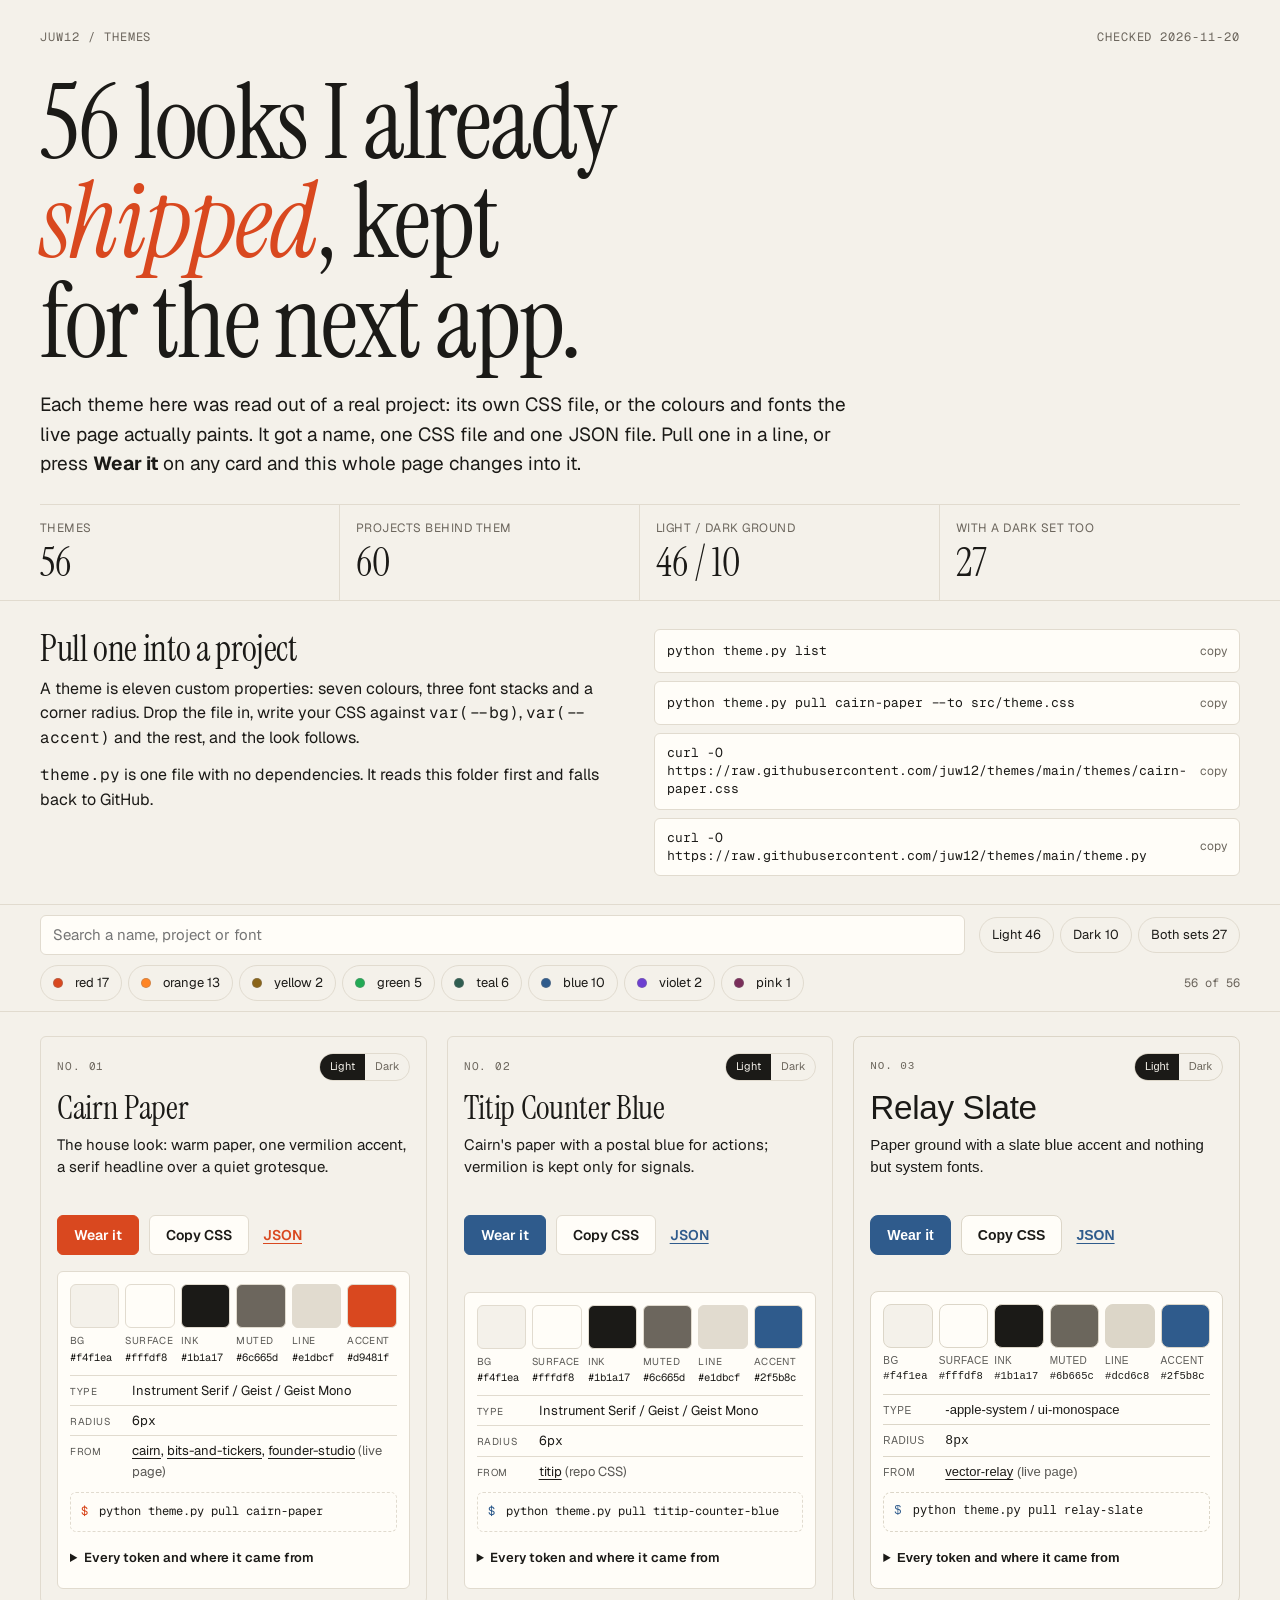
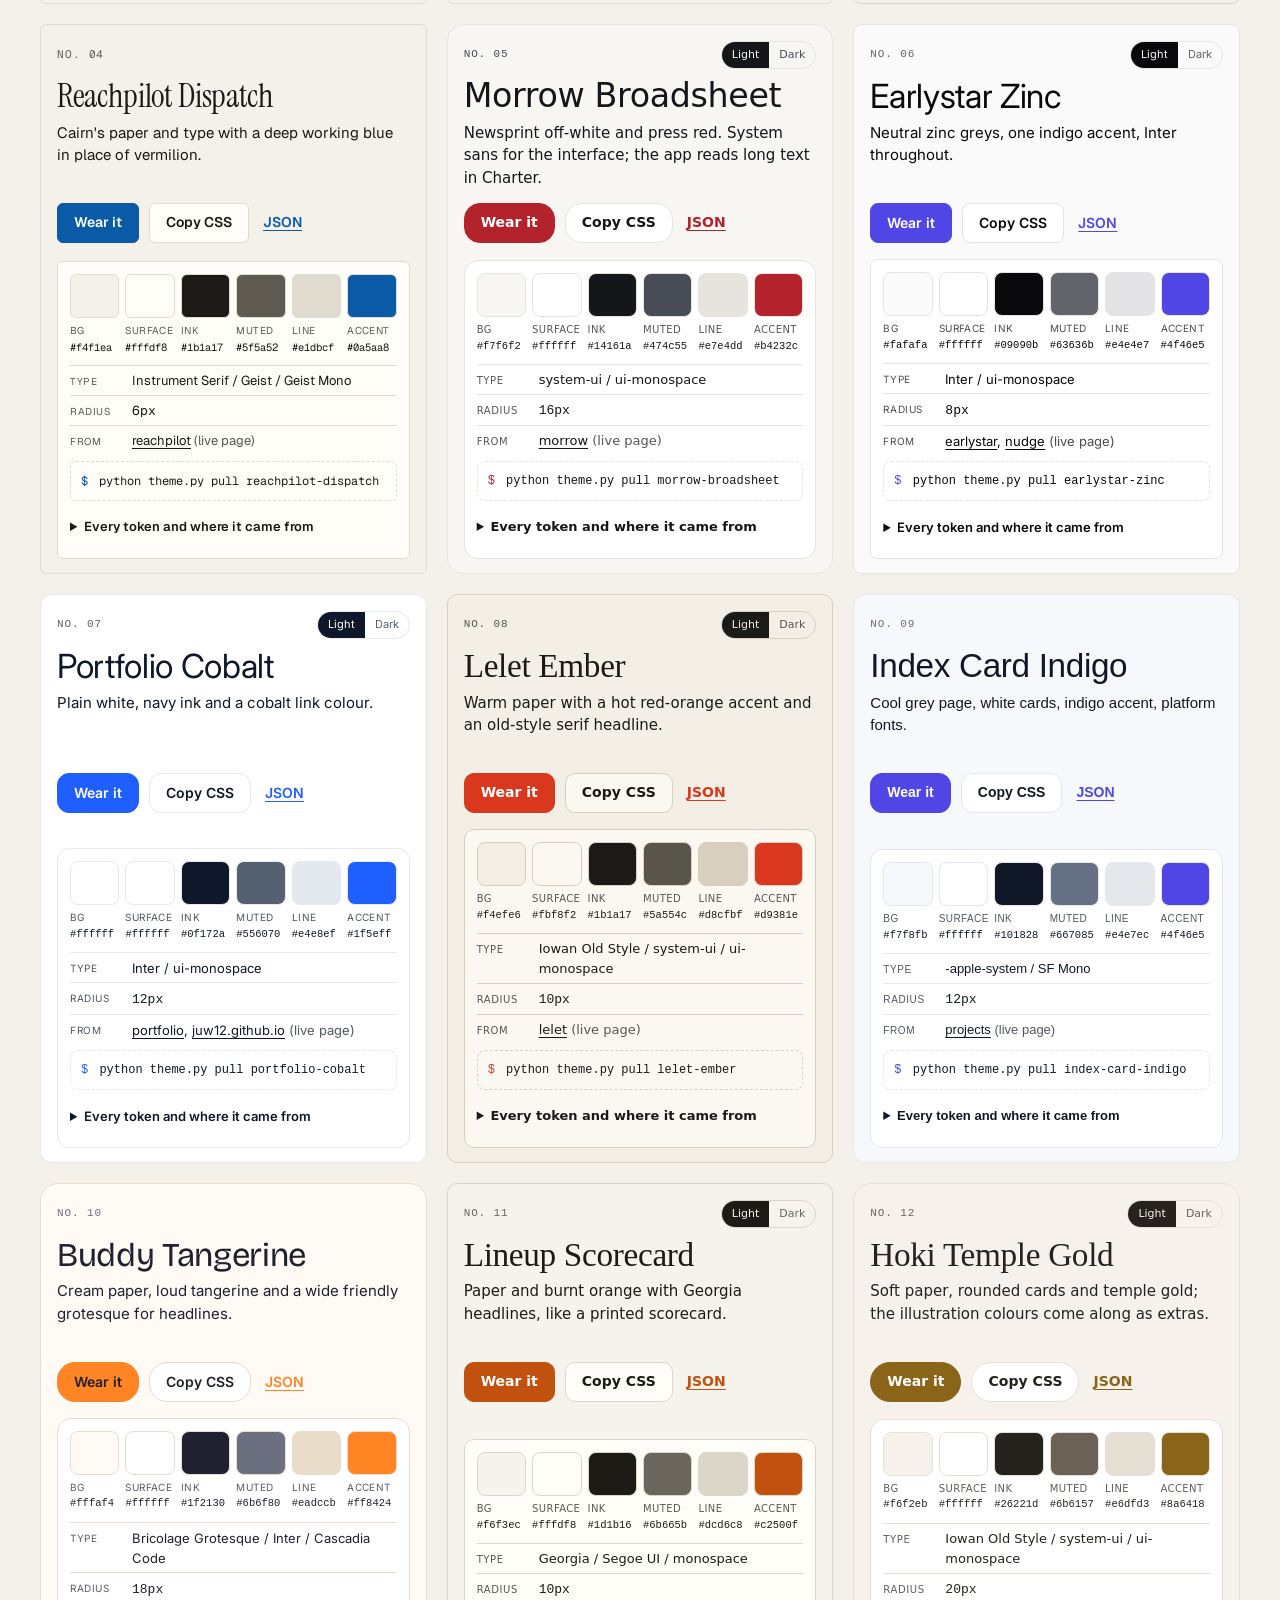
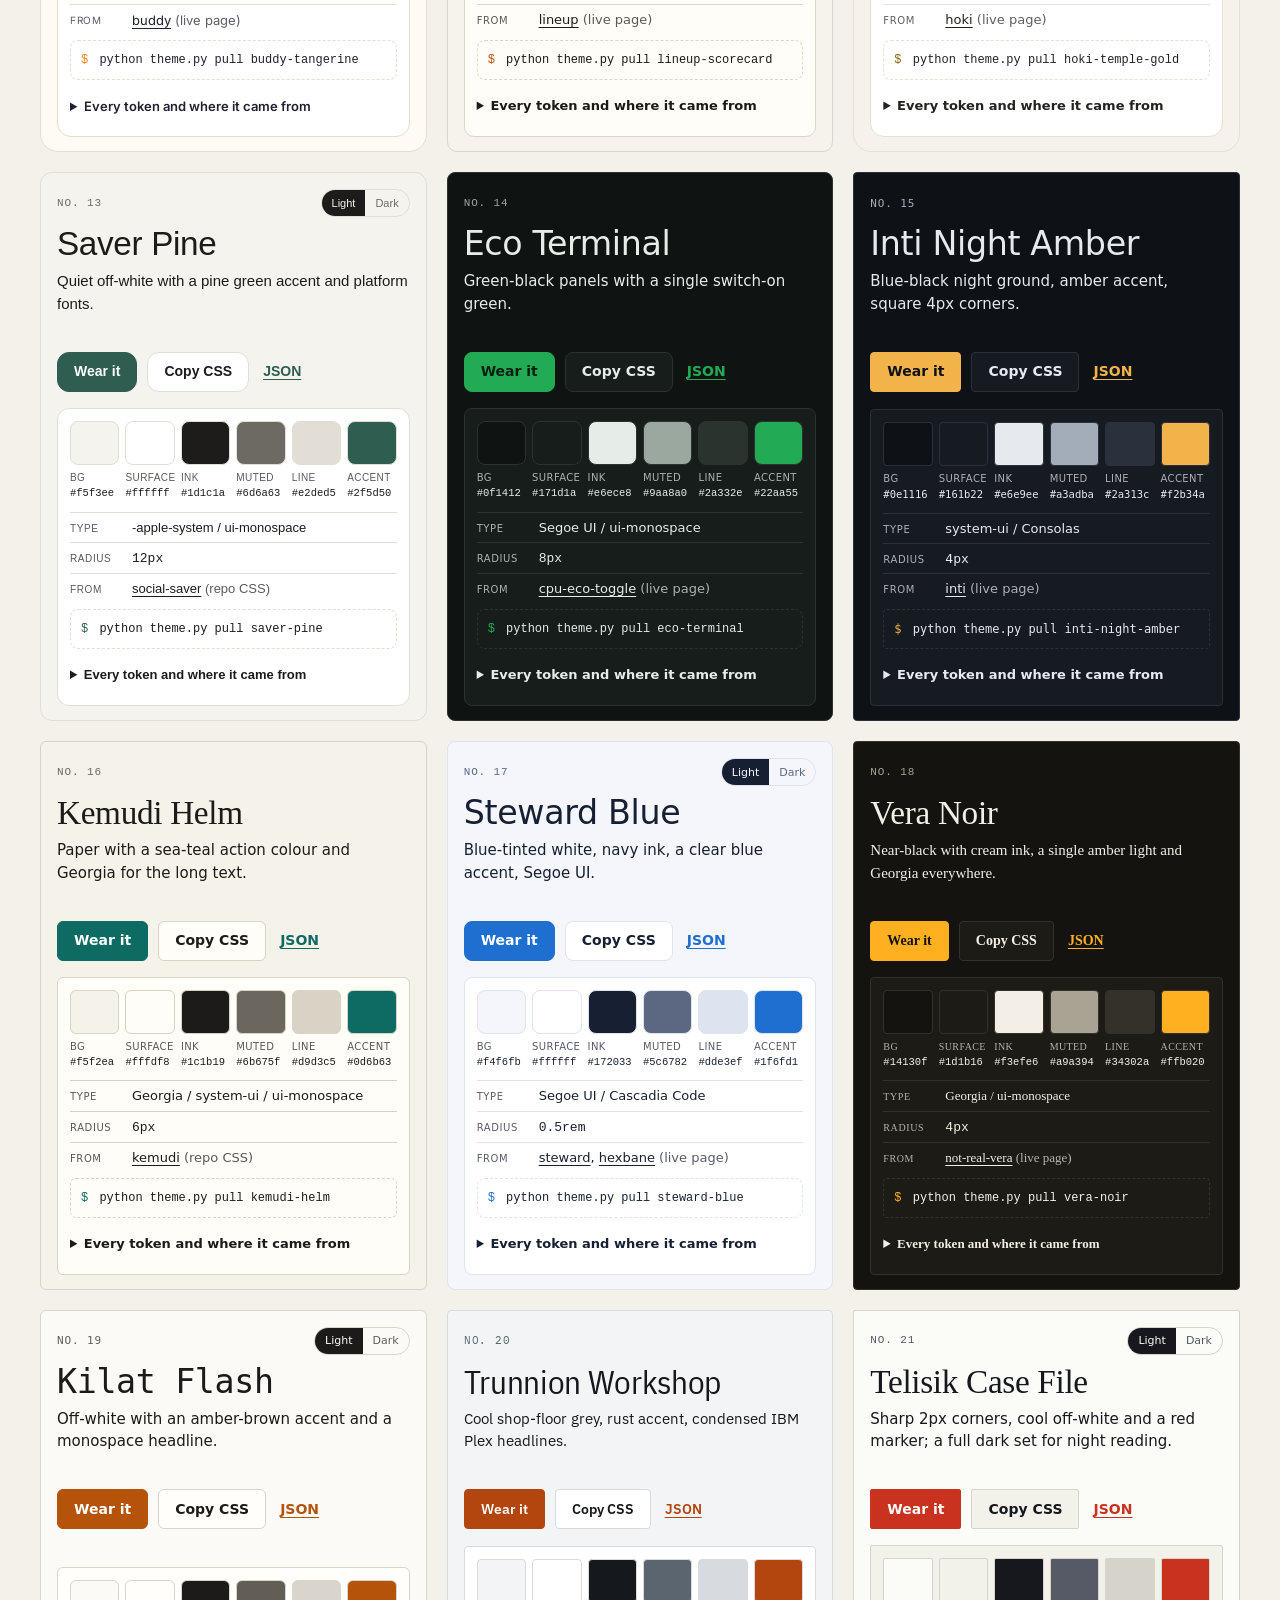
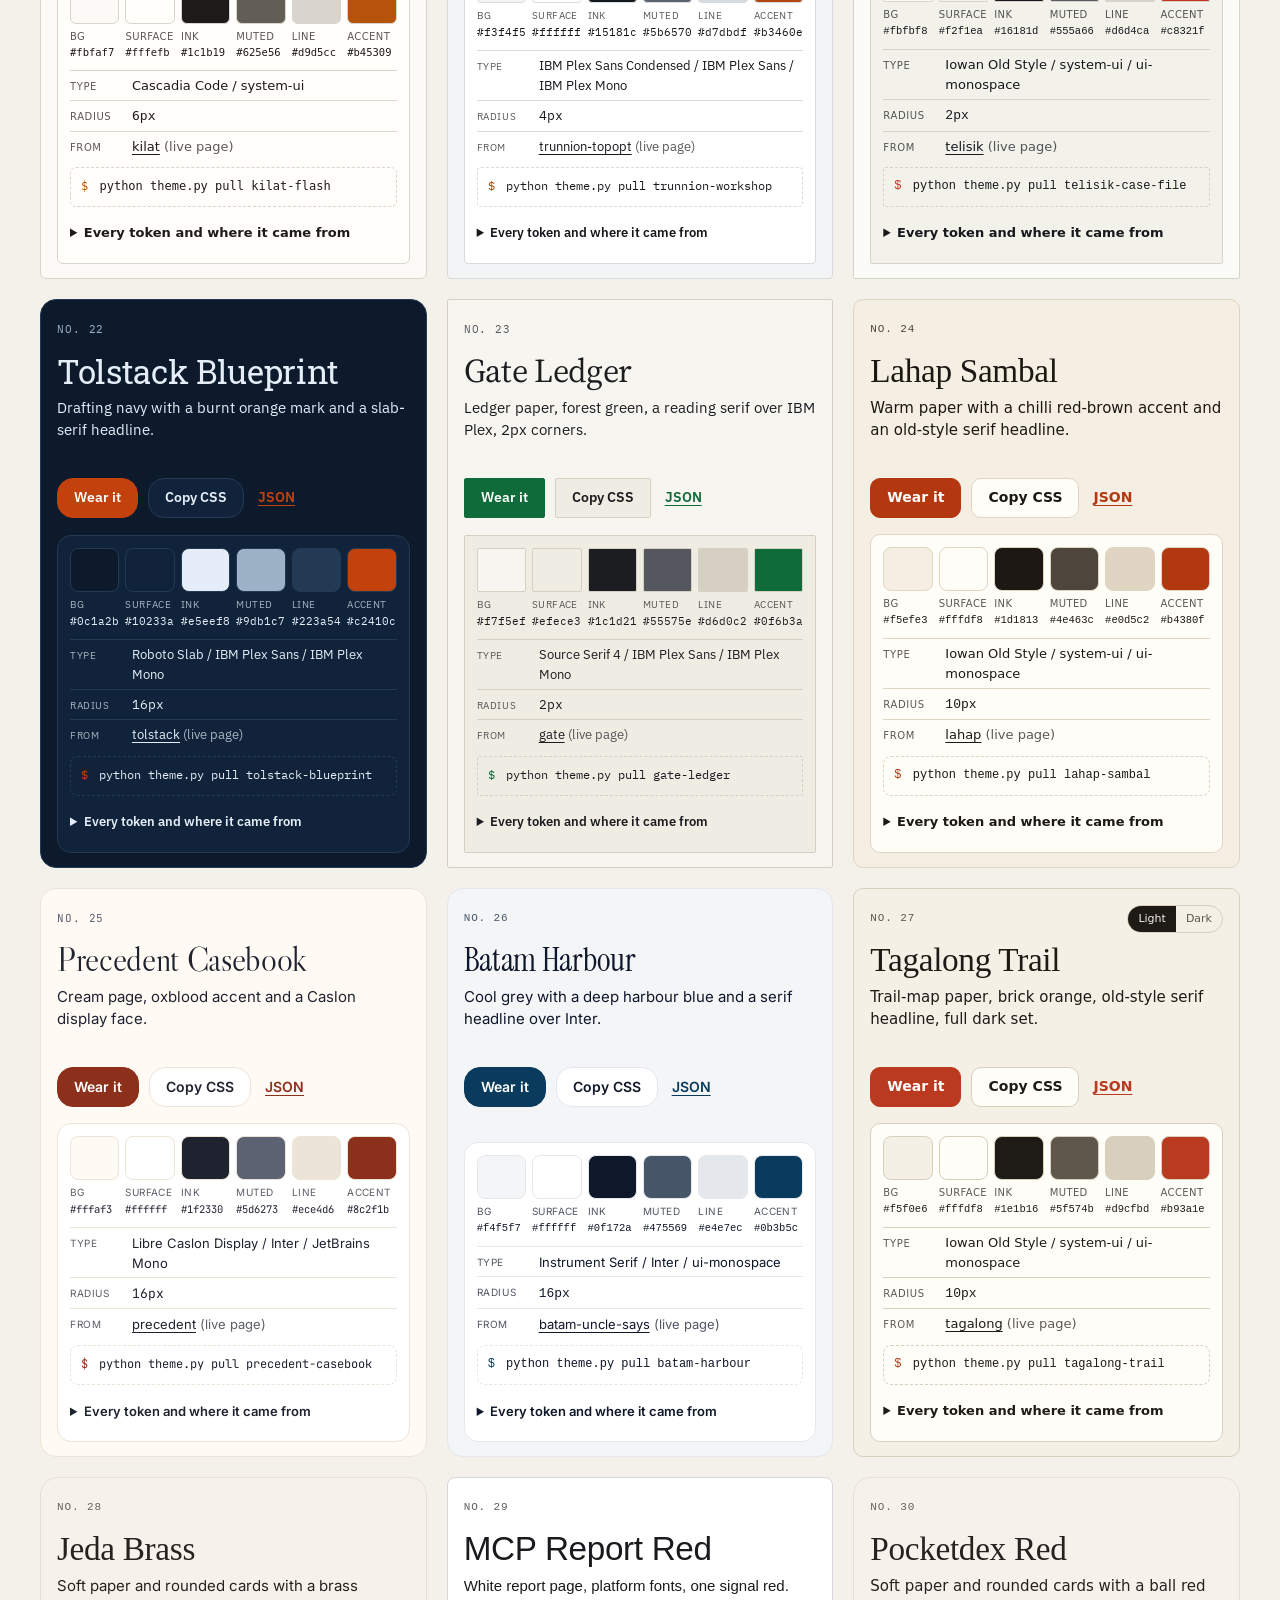
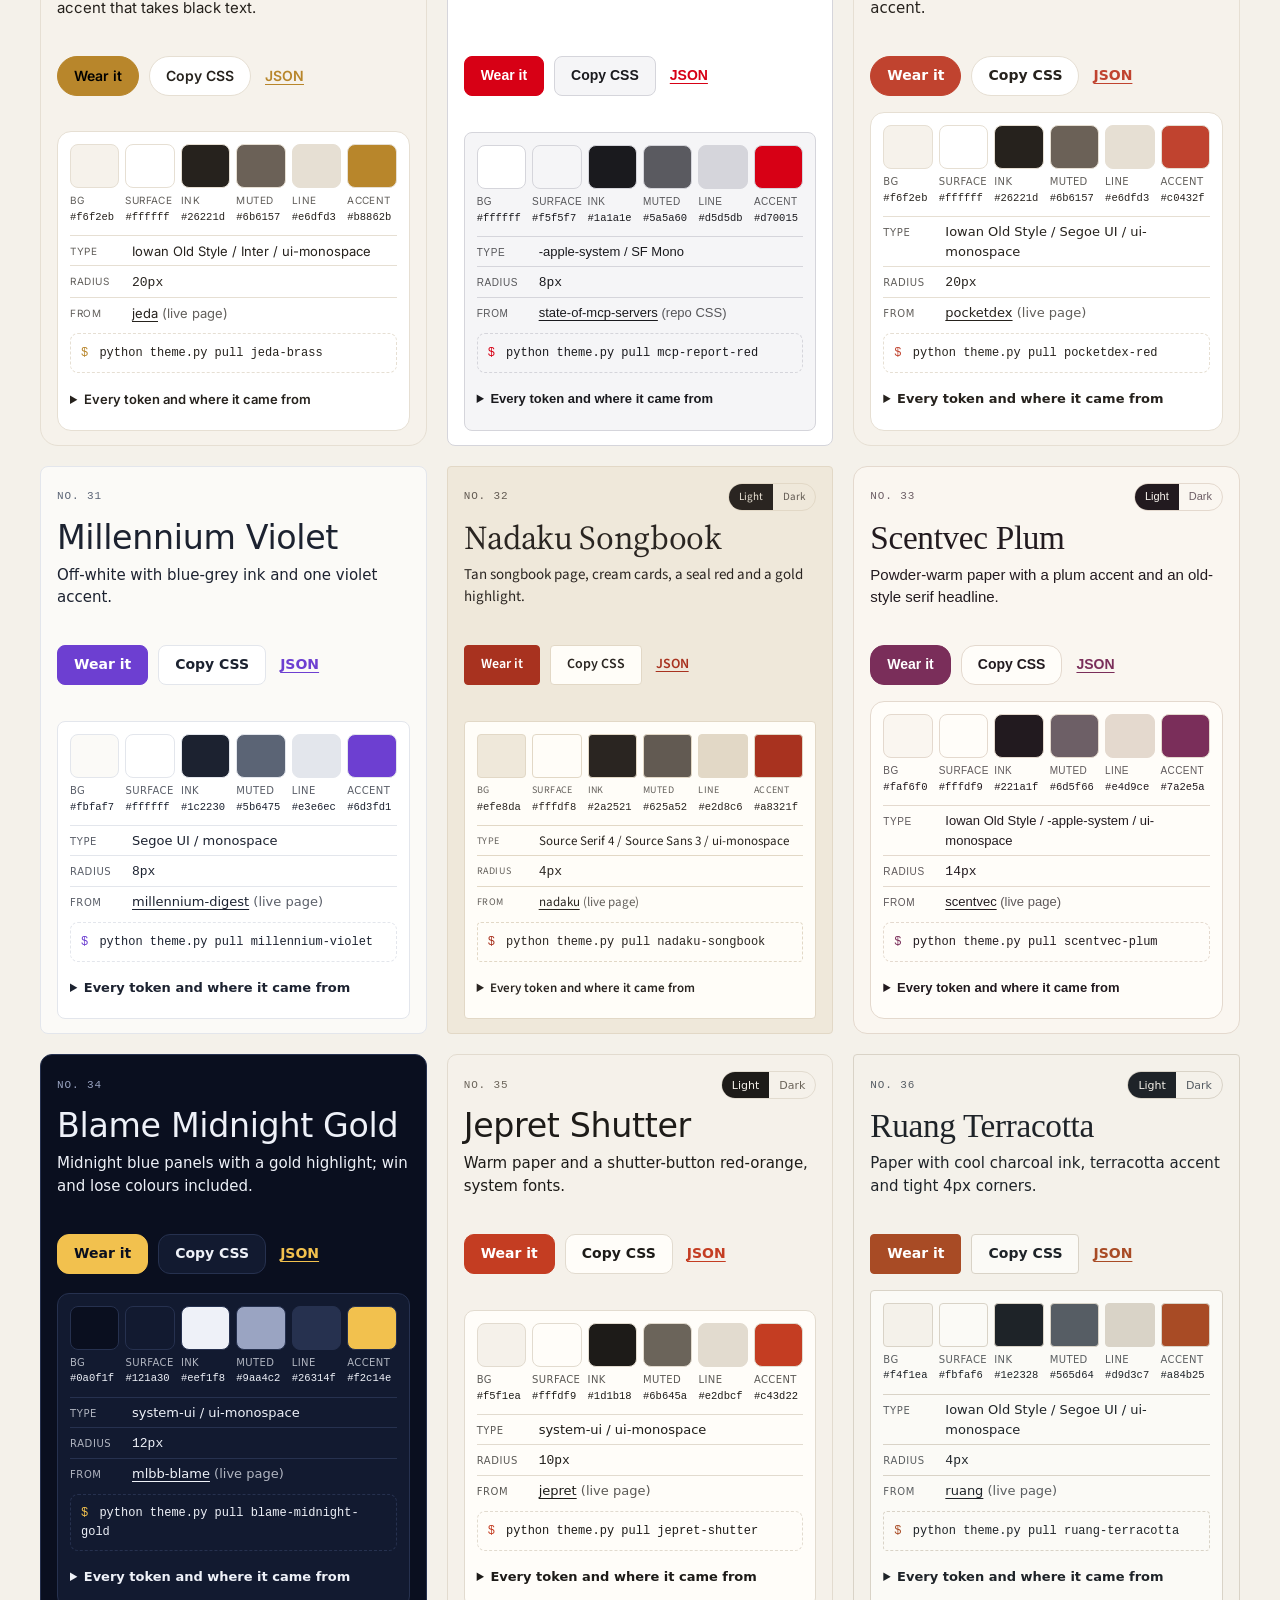
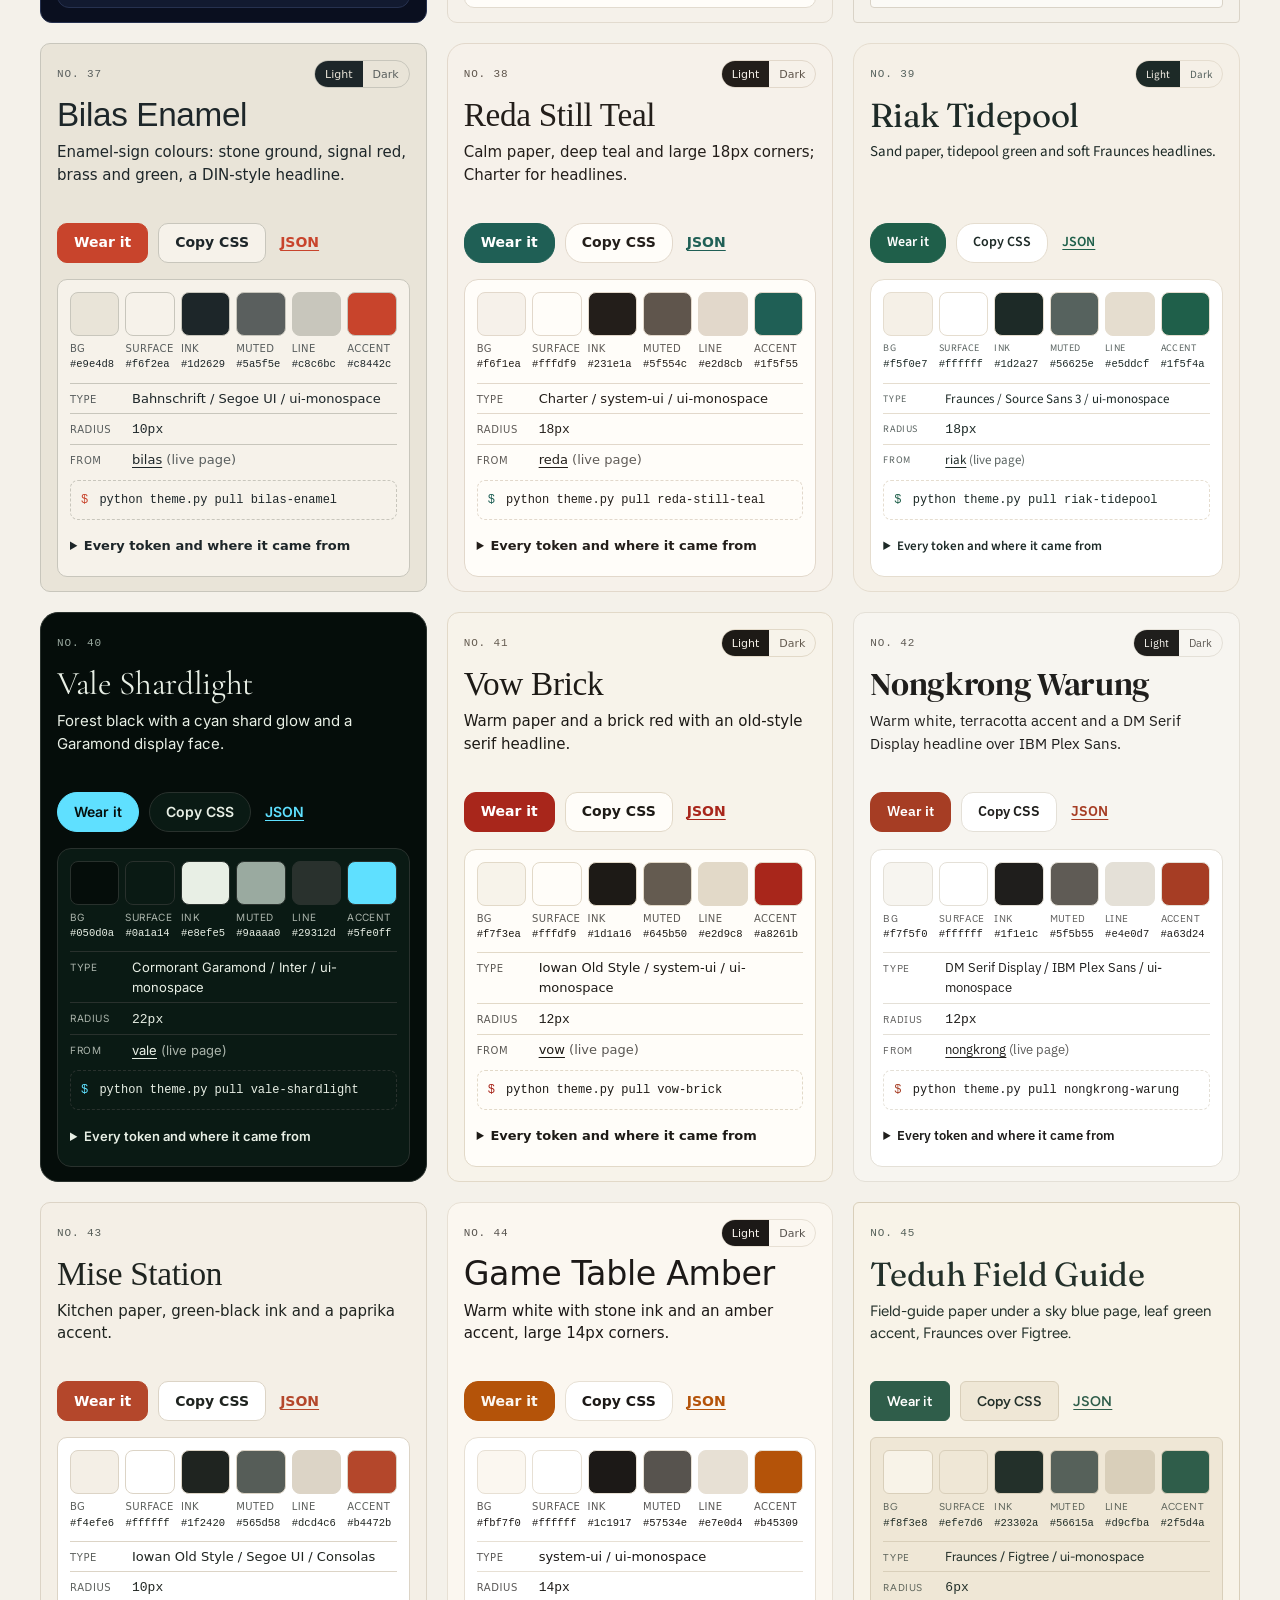
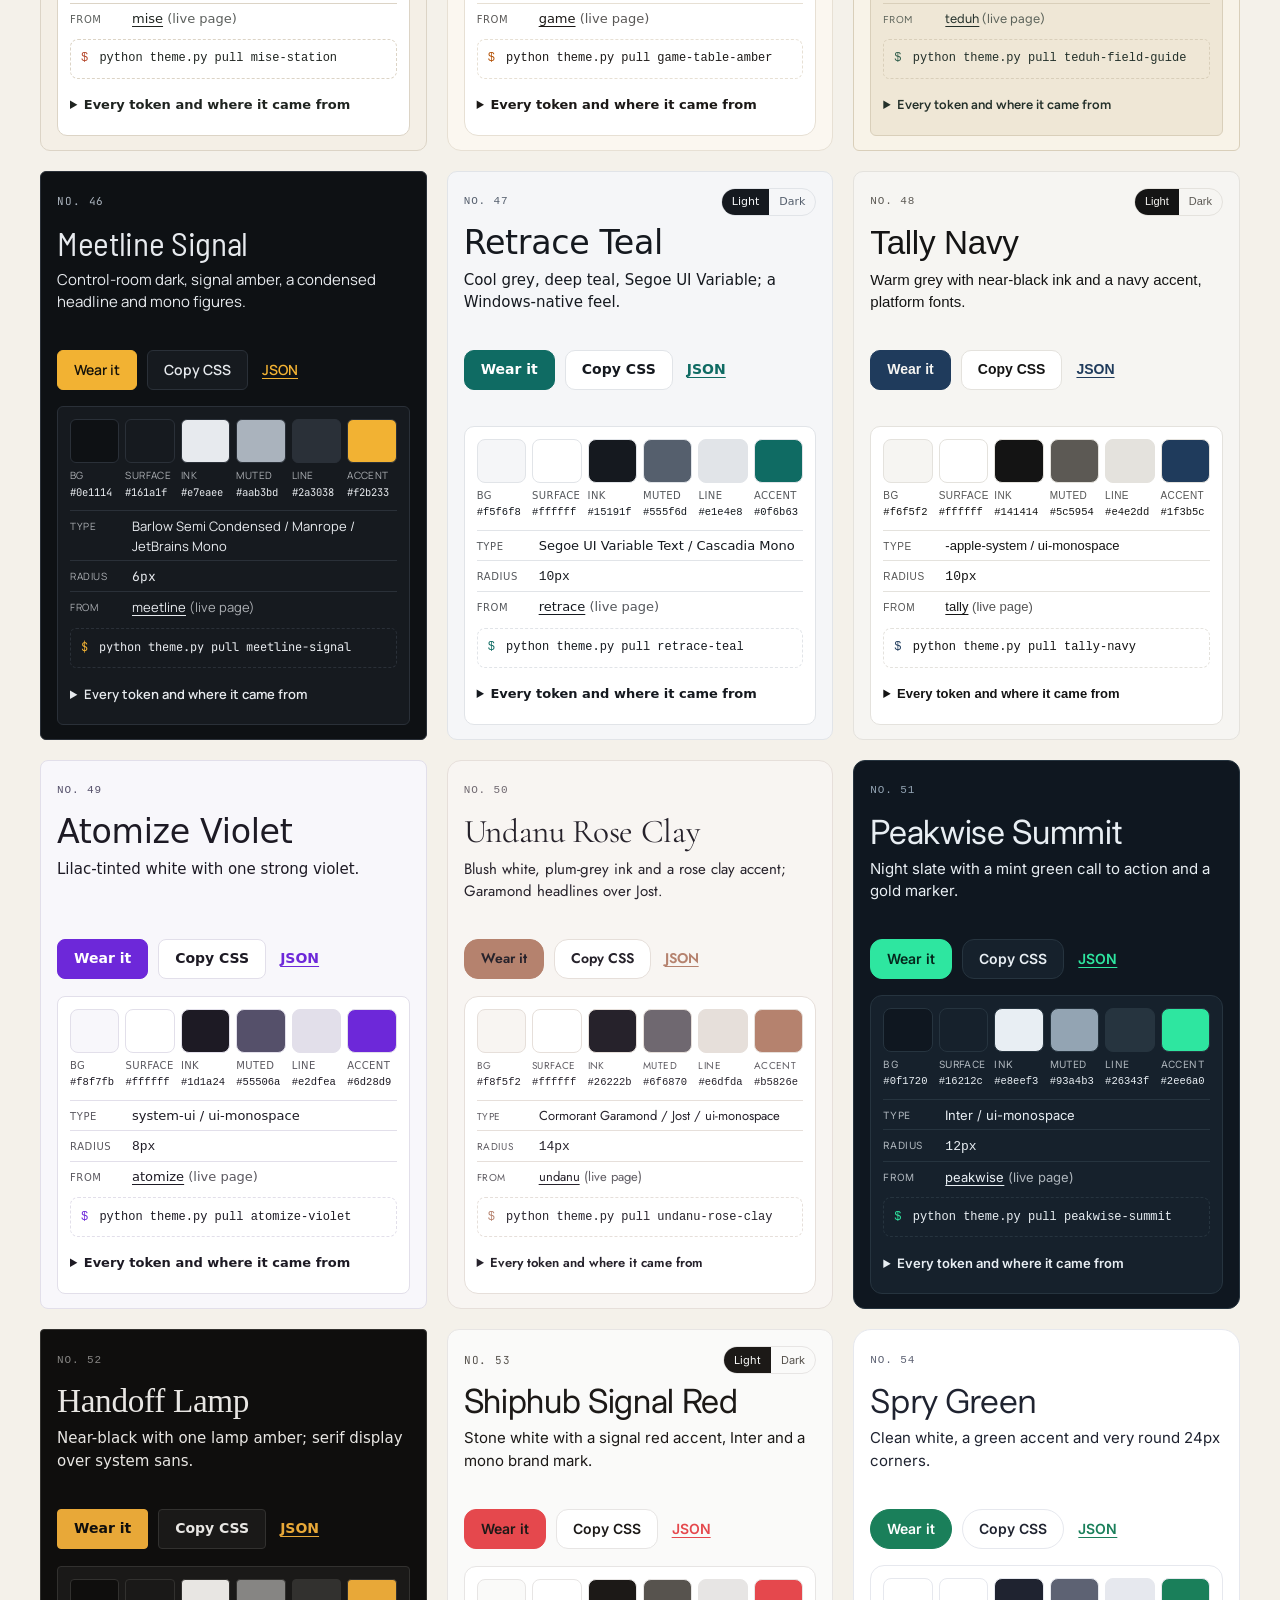
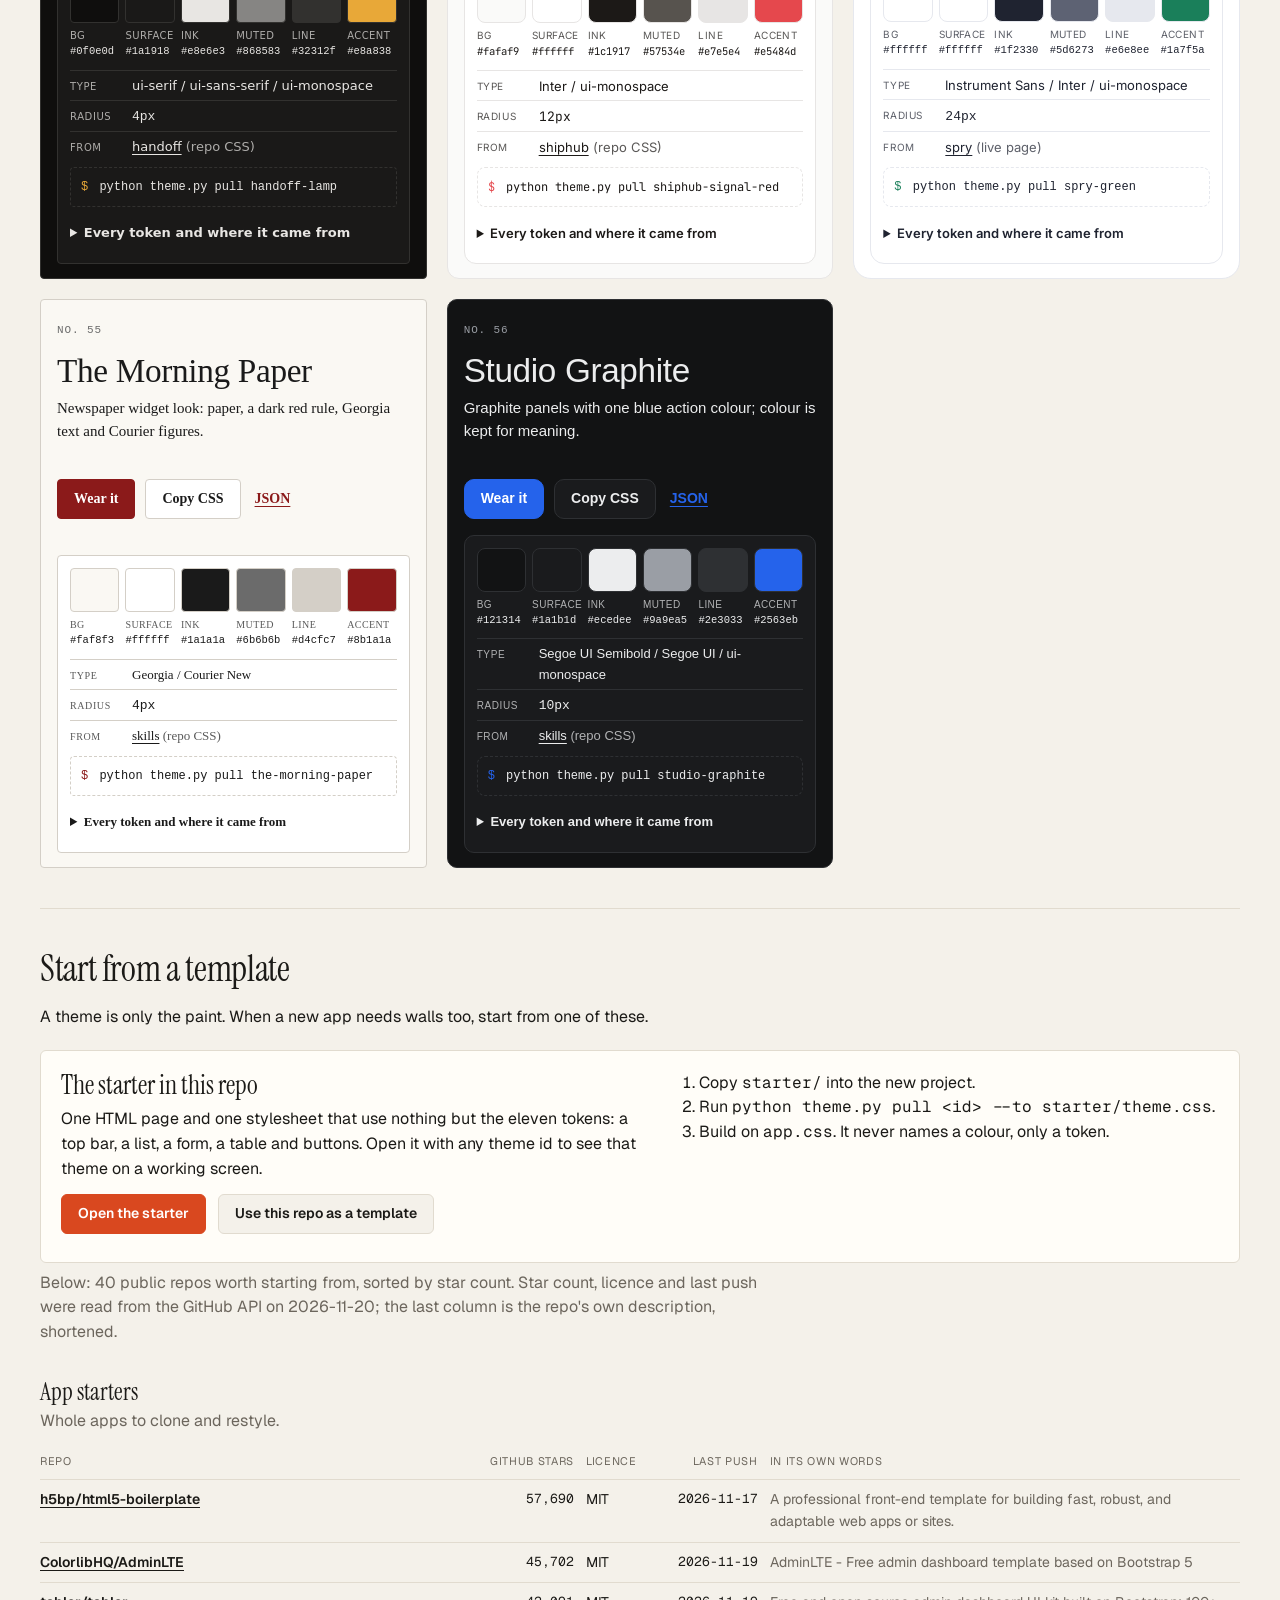
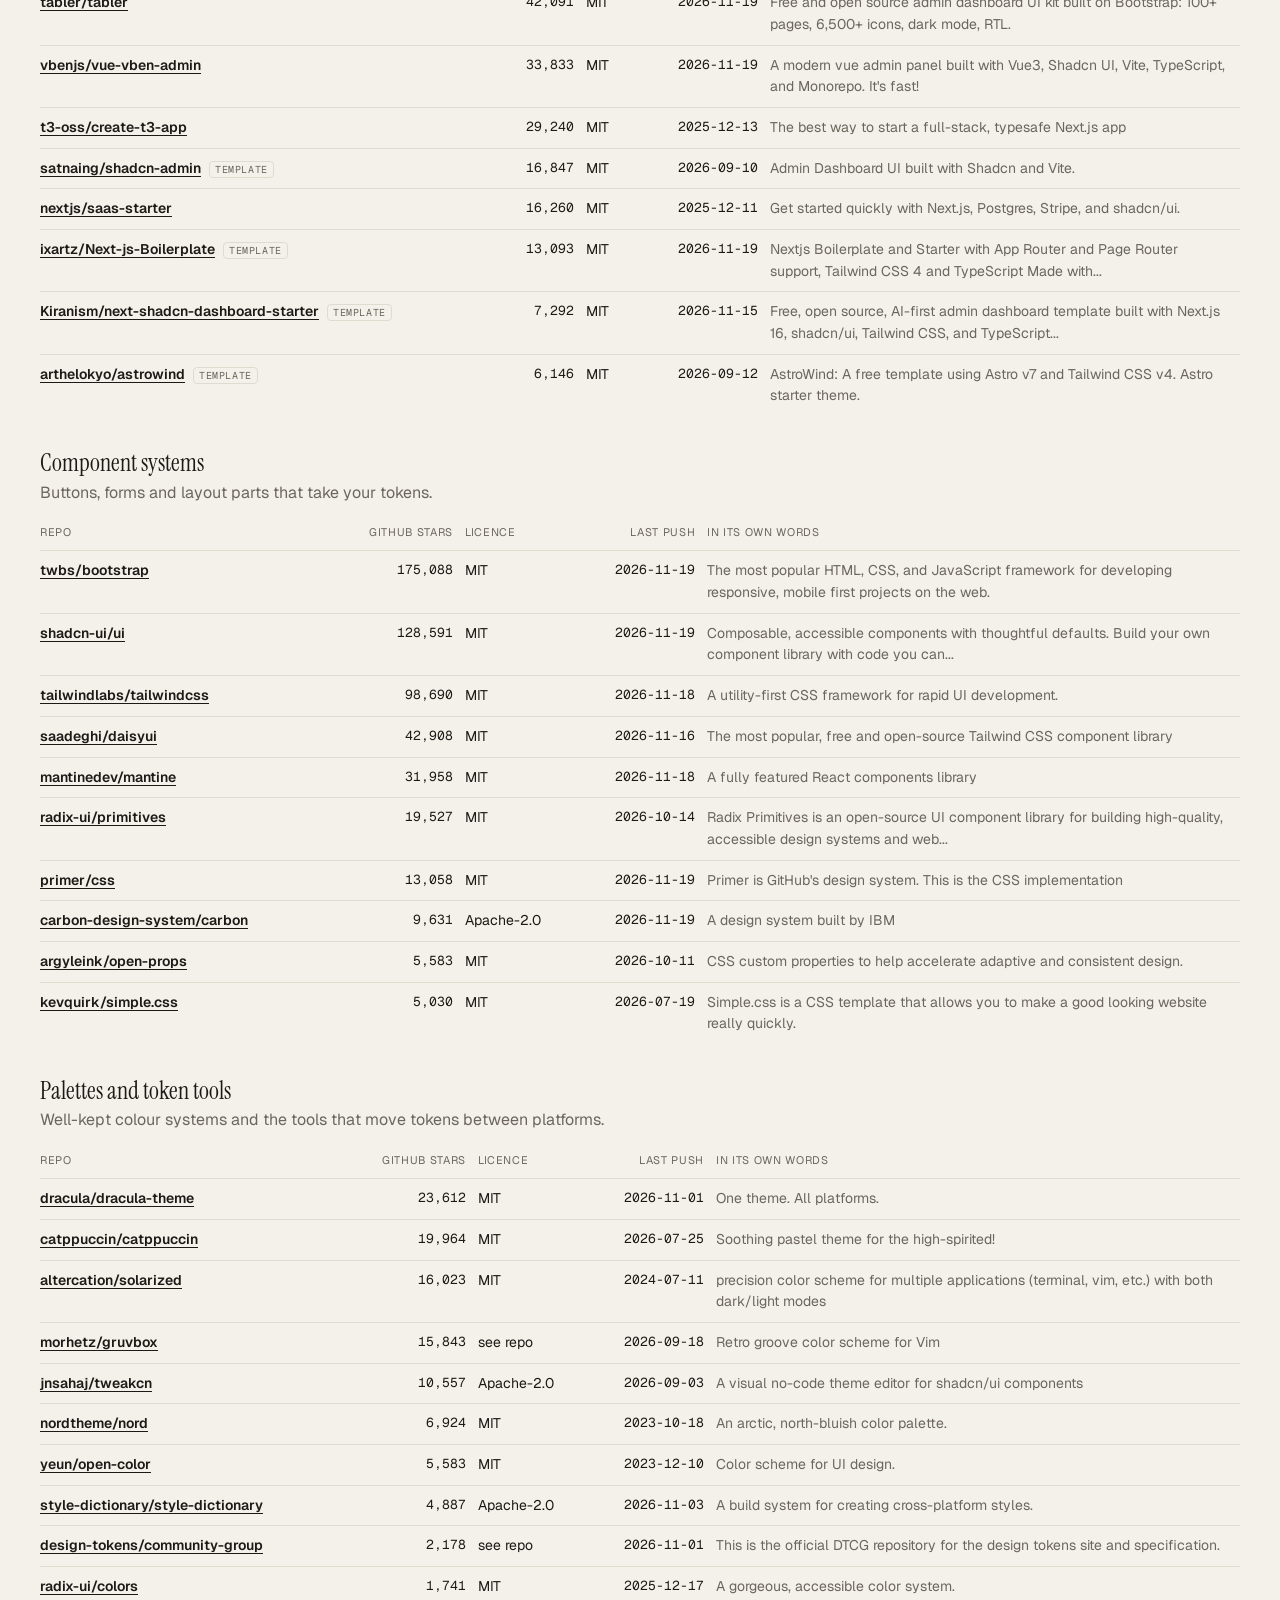
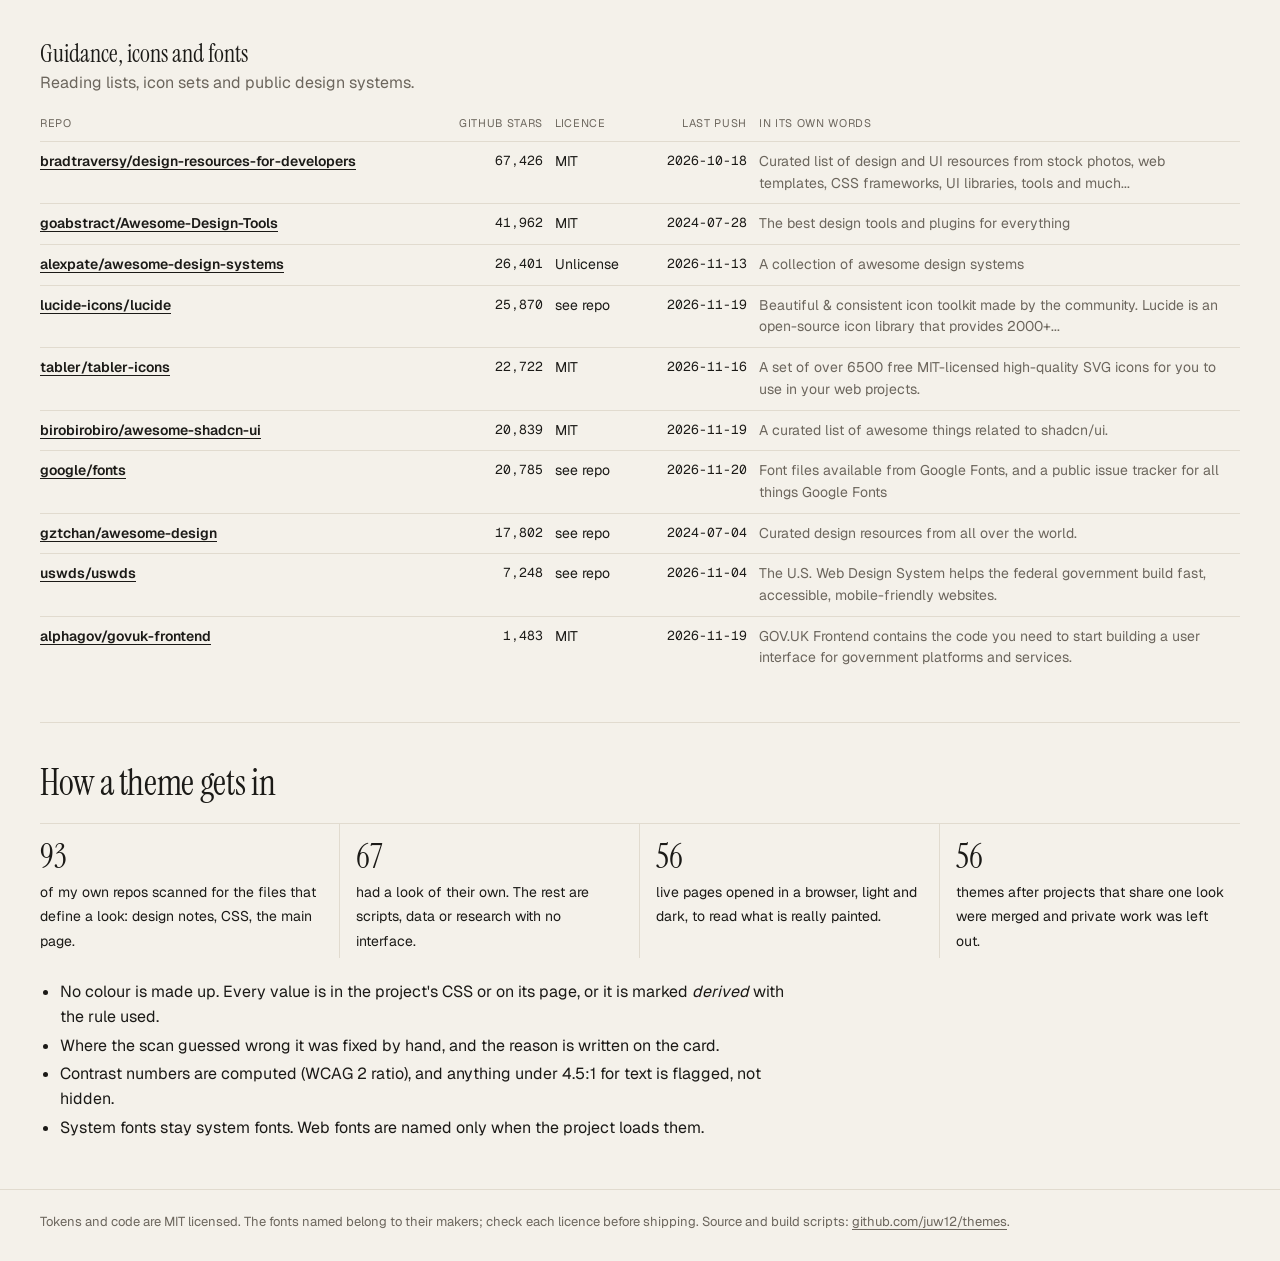
==== index.html @ 1d068679 "themes: 56 named themes from shipped projects, pull tool, starter, template list" ====
<!doctype html>
<html lang="en">
<head>
<meta charset="utf-8">
<meta name="viewport" content="width=device-width, initial-scale=1">
<title>Themes: 56 looks from shipped projects, ready to pull</title>
<meta name="description" content="56 named themes read out of 60 shipped juw12 projects. One CSS file and one JSON file each, with contrast numbers and where every colour came from.">
<meta property="og:title" content="Themes: a specimen book of 56 shipped looks">
<meta property="og:description" content="56 named themes read out of 60 shipped juw12 projects. One CSS file and one JSON file each, with contrast numbers and where every colour came from.">
<meta property="og:type" content="website">
<meta property="og:url" content="https://juw12.github.io/themes/">
<link rel="canonical" href="https://juw12.github.io/themes/">
<link rel="preconnect" href="https://fonts.googleapis.com">
<link rel="preconnect" href="https://fonts.gstatic.com" crossorigin>
<link rel="stylesheet" href="https://fonts.googleapis.com/css2?family=Instrument+Serif:ital@0;1&amp;family=Geist:wght@400;500;600;700&amp;family=Geist+Mono:wght@400;500&amp;display=swap">
<style>
:root{color-scheme:light;--bg:#f4f1ea;--surface:#fffdf8;--ink:#1b1a17;--muted:#6c665d;--line:#e1dbcf;--accent:#d9481f;--accent-ink:#ffffff;--bad:#b3261e;--surface-ink:#1b1a17;--font-display:"Instrument Serif", "Iowan Old Style", Georgia, serif;--font-body:Geist, ui-sans-serif, system-ui, -apple-system, "Segoe UI", Roboto, sans-serif;--font-mono:"Geist Mono", ui-monospace, "SF Mono", "Cascadia Code", Menlo, Consolas, monospace;--radius:6px}

*,*::before,*::after{box-sizing:border-box}
[hidden]{display:none !important}
html{-webkit-text-size-adjust:100%;scroll-behavior:smooth}
@media (prefers-reduced-motion:reduce){html{scroll-behavior:auto}*{transition:none !important}}
body{margin:0;background:var(--bg);color:var(--ink);font:16px/1.55 var(--font-body);transition:background .25s,color .25s}
a{color:inherit;text-underline-offset:3px;text-decoration-thickness:1px}
code,.fig,.no,.pull,.eyebrow,.num{font-family:var(--font-mono)}
button{font:inherit;color:inherit;cursor:pointer}
:focus-visible{outline:2px solid var(--accent);outline-offset:2px}
.wrap{max-width:1240px;margin:0 auto;padding:0 20px}
.skip{position:absolute;left:-999px}.skip:focus{left:12px;top:12px;background:var(--surface);padding:8px 12px;z-index:9}

/* masthead */
.mast{padding:28px 0 0;border-bottom:1px solid var(--line)}
.mast-row{display:flex;justify-content:space-between;gap:16px;align-items:baseline;flex-wrap:wrap}
.eyebrow{font-size:12px;letter-spacing:.08em;text-transform:uppercase;color:var(--muted);margin:0}
.eyebrow a{text-decoration:none}.eyebrow a:hover{text-decoration:underline}
h1{font:400 clamp(40px,8.4vw,104px)/.96 var(--font-display);letter-spacing:-.02em;margin:26px 0 18px;max-width:13ch;text-wrap:balance}
h1 em{font-style:italic;color:var(--accent)}
.standfirst{max-width:62ch;font-size:clamp(17px,1.5vw,19px);margin:0 0 26px;color:var(--ink)}
.tally{display:grid;grid-template-columns:repeat(4,minmax(0,1fr));border-top:1px solid var(--line);margin:0}
.tally div{padding:14px 16px 16px 0;border-right:1px solid var(--line)}
.tally div+div{padding-left:16px}.tally div:last-child{border-right:0}
.tally dt{font-size:12px;color:var(--muted);letter-spacing:.04em;text-transform:uppercase}
.tally dd{margin:2px 0 0;font:400 clamp(26px,3.4vw,40px)/1.1 var(--font-display)}
@media (max-width:640px){.tally{grid-template-columns:repeat(2,minmax(0,1fr))}.tally div:nth-child(2){border-right:0}.tally div:nth-child(n+3){border-top:1px solid var(--line)}.tally div:nth-child(3){padding-left:0}}

/* pull strip */
.how{display:grid;grid-template-columns:minmax(0,1fr) minmax(0,1fr);gap:28px;padding-top:28px;padding-bottom:28px}
.how h2,.sect h2{font:400 clamp(26px,3vw,36px)/1.1 var(--font-display);margin:0 0 8px;letter-spacing:-.01em}
.how p{margin:0 0 12px;max-width:54ch;color:var(--ink)}
.cmds{display:grid;gap:8px;align-content:start}
.cmd{display:flex;gap:10px;align-items:center;justify-content:space-between;text-align:left;width:100%;background:var(--surface);color:var(--surface-ink,var(--ink));border:1px solid var(--line);border-radius:min(var(--radius),12px);padding:10px 12px;font:13px/1.4 var(--font-mono);min-height:44px}
.cmd span:first-child{overflow-wrap:anywhere;min-width:0}
.cmd .hint{font-family:var(--font-body);font-size:12px;color:var(--muted);flex:none}
@media (max-width:820px){.how{grid-template-columns:minmax(0,1fr)}}

/* filter bar */
.bar{position:sticky;top:0;z-index:5;background:var(--bg);border-top:1px solid var(--line);border-bottom:1px solid var(--line);transition:background .25s}
@media (max-width:700px){.bar{position:static}.count{margin-left:0}}
.bar-in{display:flex;flex-wrap:wrap;gap:10px 14px;align-items:center;padding:10px 0}
.search{flex:1 1 220px;min-width:0;height:40px;padding:0 12px;border:1px solid var(--line);border-radius:min(var(--radius),12px);background:var(--surface);color:var(--surface-ink,var(--ink));font:15px var(--font-body)}
.seg{display:flex;flex-wrap:wrap;gap:6px}
.pill{height:36px;padding:0 12px;border:1px solid var(--line);border-radius:999px;background:transparent;font-size:13px;display:inline-flex;align-items:center;gap:6px;white-space:nowrap}
.pill[aria-pressed=true]{background:var(--ink);color:var(--bg);border-color:var(--ink)}
.pill .dot{width:10px;height:10px;border-radius:50%;border:1px solid rgba(128,128,128,.35)}
.count{font:12px var(--font-mono);color:var(--muted);margin-left:auto;white-space:nowrap}
.worn{display:flex;gap:12px;align-items:center;flex-wrap:wrap;padding:8px 0 10px;font-size:14px}
.worn b{font:400 20px/1 var(--font-display)}
.worn button{height:32px;padding:0 12px;border:1px solid var(--line);border-radius:999px;background:var(--surface);color:var(--surface-ink,var(--ink));font-size:13px}

/* specimens */
.grid{display:grid;grid-template-columns:repeat(auto-fill,minmax(min(100%,340px),1fr));gap:20px;padding:24px 0 40px}
.card{background:var(--bg);color:var(--ink);border:1px solid var(--line);border-radius:min(var(--radius),18px);padding:16px 16px 14px;font-family:var(--font-body);min-width:0;display:flex;flex-direction:column;scroll-margin-top:120px}
.card:target{outline:2px solid var(--accent);outline-offset:3px}
.card-top{display:flex;justify-content:space-between;align-items:center;min-height:28px}
.no{font-size:11px;letter-spacing:.08em;color:var(--muted);text-transform:uppercase}
.mode{display:inline-flex;border:1px solid var(--line);border-radius:999px;overflow:hidden}
.mode-btn{border:0;background:transparent;font-size:11px;padding:0 10px;height:26px;color:var(--muted)}
.mode-btn[aria-pressed=true]{background:var(--ink);color:var(--bg)}
.name{font:400 clamp(30px,2.6vw,36px)/1.05 var(--font-display);margin:10px 0 8px;letter-spacing:-.01em;overflow-wrap:anywhere}
.note{margin:0 0 14px;font-size:15px;line-height:1.5;color:var(--ink);min-height:4.5em}
.actions{display:flex;flex-wrap:wrap;gap:8px 10px;align-items:center;margin:0 0 16px}
.btn{min-height:40px;padding:0 16px;border-radius:var(--radius);border:1px solid transparent;font-size:14px;font-weight:600}
.btn.primary{background:var(--accent);color:var(--accent-ink);border-color:var(--accent)}
.btn.quiet{background:var(--surface);color:var(--surface-ink,var(--ink));border-color:var(--line)}
.link{color:var(--accent);font-size:14px;font-weight:600;padding:8px 4px}
.panel{background:var(--surface);color:var(--surface-ink,var(--ink));border:1px solid var(--line);border-radius:min(var(--radius),14px);padding:12px;margin-top:auto}
.chips{list-style:none;margin:0 0 10px;padding:0;display:grid;grid-template-columns:repeat(6,minmax(0,1fr));gap:6px}
.chip{display:block;width:100%;padding:0;border:0;background:none;text-align:left}
.chip-ink{display:block;height:44px;border-radius:min(var(--radius),8px);border:1px solid var(--line)}
.chip-role{display:block;font-size:10px;letter-spacing:.04em;text-transform:uppercase;margin-top:5px;color:var(--surface-ink,var(--ink));opacity:.72}
.chip code{font-size:10.5px;display:block;overflow:hidden;text-overflow:clip;white-space:nowrap}
@media (max-width:400px){.chips{grid-template-columns:repeat(3,minmax(0,1fr))}}
.facts{margin:0;display:grid;gap:4px;font-size:13px}
.facts div{display:grid;grid-template-columns:54px minmax(0,1fr);gap:8px;border-top:1px solid var(--line);padding-top:5px}
.facts dt{font-size:10px;letter-spacing:.06em;text-transform:uppercase;opacity:.72;padding-top:3px}
.facts dd{margin:0;overflow-wrap:anywhere}
.src{opacity:.72}
.pull{display:block;width:100%;text-align:left;margin:10px 0 0;padding:9px 10px;border:1px dashed var(--line);border-radius:min(var(--radius),8px);background:transparent;font-size:12px;overflow-wrap:anywhere;min-height:40px}
.pull .prompt{color:var(--accent);margin-right:4px}
details{margin-top:8px;font-size:13px}
summary{cursor:pointer;padding:8px 0;font-weight:600;min-height:36px}
.tokens{width:100%;border-collapse:collapse;font-size:12px;table-layout:fixed}
.tokens th,.tokens td{text-align:left;padding:5px 6px 5px 0;border-top:1px solid var(--line);vertical-align:top;font-weight:400;overflow-wrap:anywhere}
.tokens th{width:34%}.tokens td:nth-child(2){width:24%}
.dot{display:inline-block;width:10px;height:10px;border-radius:50%;border:1px solid var(--line);margin-right:6px;vertical-align:-1px}
.contrast,.extras,.warn{list-style:none;padding:0;margin:8px 0 0;display:grid;gap:3px;font-size:12px}
.contrast b{font-family:var(--font-mono);font-weight:500;display:inline-block;min-width:44px}
.c-low b::after{content:" low"}.c-large b::after{content:" large only"}
.c-low b,.c-large b{min-width:0;margin-right:6px}
details h4{font-size:11px;letter-spacing:.06em;text-transform:uppercase;margin:14px 0 4px;opacity:.8}
.empty{padding:40px 0;color:var(--muted)}

/* templates + method */
.sect{padding-top:44px;padding-bottom:44px;scroll-margin-top:12px}
.sect::before{content:"";display:block;border-top:1px solid var(--line);margin-bottom:40px}
.sect{padding-top:0}
.sect>p,.sect .lead{max-width:66ch}
.lead{color:var(--muted);margin:0 0 10px}
.starter{display:grid;grid-template-columns:minmax(0,1.1fr) minmax(0,1fr);gap:24px;margin:20px 0 8px;padding:20px;background:var(--surface);color:var(--surface-ink,var(--ink));border:1px solid var(--line);border-radius:min(var(--radius),16px)}
.starter h3{font:400 26px/1.1 var(--font-display);margin:0 0 8px}
.starter p{margin:0 0 12px}
.starter .btn{display:inline-flex;align-items:center;text-decoration:none;margin:0 8px 8px 0}
.starter .btn.quiet{background:var(--bg);color:var(--ink)}
.starter ol{margin:0;padding-left:20px}
@media (max-width:820px){.starter{grid-template-columns:minmax(0,1fr)}}
.tgroup{margin-top:34px}
.tgroup h3{font:400 24px/1.1 var(--font-display);margin:0 0 4px}
.repos{width:100%;border-collapse:collapse;font-size:14px}
.repos th,.repos td{text-align:left;padding:9px 12px 9px 0;border-top:1px solid var(--line);vertical-align:top;font-weight:400}
.repos thead th{font-size:11px;letter-spacing:.06em;text-transform:uppercase;color:var(--muted);border-top:0}
.repos thead .num{font-family:var(--font-body);font-size:11px}
.repos tbody th a{font-weight:600}
.repos .num{text-align:right;white-space:nowrap;font-size:13px}
.repos .about{color:var(--muted);max-width:44ch}
.tag{display:inline-block;margin-left:8px;font:10px var(--font-mono);letter-spacing:.06em;text-transform:uppercase;border:1px solid var(--line);border-radius:4px;padding:1px 5px;color:var(--muted)}
@media (max-width:760px){
  .repos thead{position:absolute;left:-9999px}
  .repos tr{display:grid;grid-template-columns:repeat(3,minmax(0,1fr));gap:2px 10px;padding:10px 0;border-top:1px solid var(--line)}
  .repos th,.repos td{border:0;padding:0}
  .repos tbody th,.repos .about{grid-column:1/-1}
  .repos .num{text-align:left}
  .repos td[data-label]::before{content:attr(data-label);display:block;font:10px var(--font-body);letter-spacing:.06em;text-transform:uppercase;color:var(--muted)}
}
.steps{display:grid;grid-template-columns:repeat(4,minmax(0,1fr));gap:0;margin:20px 0 0;padding:0;list-style:none;border-top:1px solid var(--line)}
.steps li{padding:16px 16px 4px 0;border-right:1px solid var(--line)}
.steps li+li{padding-left:16px}.steps li:last-child{border-right:0}
.steps b{display:block;font:400 34px/1 var(--font-display);margin-bottom:6px}
.steps span{font-size:14px;color:var(--ink)}
@media (max-width:820px){.steps{grid-template-columns:repeat(2,minmax(0,1fr))}.steps li:nth-child(2){border-right:0}.steps li:nth-child(n+3){border-top:1px solid var(--line)}.steps li:nth-child(3){padding-left:0}}
.rules{margin:22px 0 0;padding-left:20px;max-width:70ch}
.rules li{margin:4px 0}
footer{border-top:1px solid var(--line);padding:22px 0 40px;font-size:13px;color:var(--muted)}
.toast{position:fixed;left:50%;bottom:20px;transform:translateX(-50%);background:var(--ink);color:var(--bg);padding:10px 16px;border-radius:999px;font-size:13px;z-index:20;max-width:calc(100vw - 32px)}

</style>
</head>
<body>
<a class="skip" href="#specimens">Skip to the themes</a>
<header class="mast">
  <div class="wrap">
    <div class="mast-row">
      <p class="eyebrow"><a href="https://github.com/juw12/themes">juw12 / themes</a></p>
      <p class="eyebrow">Checked 2026-11-20</p>
    </div>
    <h1>56 looks I already <em>shipped</em>, kept for the next app.</h1>
    <p class="standfirst">Each theme here was read out of a real project: its own CSS file, or the colours and fonts the
    live page actually paints. It got a name, one CSS file and one JSON file. Pull one in a line, or press
    <b>Wear it</b> on any card and this whole page changes into it.</p>
    <dl class="tally">
      <div><dt>Themes</dt><dd>56</dd></div>
      <div><dt>Projects behind them</dt><dd>60</dd></div>
      <div><dt>Light / dark ground</dt><dd>46 / 10</dd></div>
      <div><dt>With a dark set too</dt><dd>27</dd></div>
    </dl>
  </div>
</header>
<main>
<section class="wrap how" aria-labelledby="how-h">
  <div>
    <h2 id="how-h">Pull one into a project</h2>
    <p>A theme is eleven custom properties: seven colours, three font stacks and a corner radius. Drop the file in,
    write your CSS against <code>var(--bg)</code>, <code>var(--accent)</code> and the rest, and the look follows.</p>
    <p><code>theme.py</code> is one file with no dependencies. It reads this folder first and falls back to GitHub.</p>
  </div>
  <div class="cmds">
    <button type="button" class="cmd" data-copy="python theme.py list"><span>python theme.py list</span><span class="hint">copy</span></button>
    <button type="button" class="cmd" data-copy="python theme.py pull cairn-paper --to src/theme.css"><span>python theme.py pull cairn-paper --to src/theme.css</span><span class="hint">copy</span></button>
    <button type="button" class="cmd" data-copy="curl -O https://raw.githubusercontent.com/juw12/themes/main/themes/cairn-paper.css"><span>curl -O https://raw.githubusercontent.com/juw12/themes/main/themes/cairn-paper.css</span><span class="hint">copy</span></button>
    <button type="button" class="cmd" data-copy="curl -O https://raw.githubusercontent.com/juw12/themes/main/theme.py"><span>curl -O https://raw.githubusercontent.com/juw12/themes/main/theme.py</span><span class="hint">copy</span></button>
  </div>
</section>
<section id="specimens" aria-label="Themes">
<div class="bar">
  <div class="wrap">
    <div class="bar-in">
      <input class="search" id="search" type="search" placeholder="Search a name, project or font" aria-label="Search themes">
      <div class="seg" role="group" aria-label="Ground">
        <button type="button" class="pill" data-group="scheme" data-value="light" aria-pressed="false">Light 46</button>
        <button type="button" class="pill" data-group="scheme" data-value="dark" aria-pressed="false">Dark 10</button>
        <button type="button" class="pill" data-group="scheme" data-value="both" aria-pressed="false">Both sets 27</button>
      </div>
      <div class="seg" role="group" aria-label="Accent colour"><button type="button" class="pill" data-group="hue" data-value="red" aria-pressed="false"><span class="dot" style="background:#d9481f"></span>red 17</button><button type="button" class="pill" data-group="hue" data-value="orange" aria-pressed="false"><span class="dot" style="background:#ff8424"></span>orange 13</button><button type="button" class="pill" data-group="hue" data-value="yellow" aria-pressed="false"><span class="dot" style="background:#8a6418"></span>yellow 2</button><button type="button" class="pill" data-group="hue" data-value="green" aria-pressed="false"><span class="dot" style="background:#22aa55"></span>green 5</button><button type="button" class="pill" data-group="hue" data-value="teal" aria-pressed="false"><span class="dot" style="background:#2f5d50"></span>teal 6</button><button type="button" class="pill" data-group="hue" data-value="blue" aria-pressed="false"><span class="dot" style="background:#2f5b8c"></span>blue 10</button><button type="button" class="pill" data-group="hue" data-value="violet" aria-pressed="false"><span class="dot" style="background:#6d3fd1"></span>violet 2</button><button type="button" class="pill" data-group="hue" data-value="pink" aria-pressed="false"><span class="dot" style="background:#7a2e5a"></span>pink 1</button></div>
      <span class="count" id="count" aria-live="polite">56 of 56</span>
    </div>
    <div class="worn" id="worn" hidden>
      <span>This page is wearing</span> <b id="worn-name"></b>
      <button type="button" id="worn-cmd" data-copy="">Copy pull command</button>
      <button type="button" id="unwear">Back to Cairn Paper</button>
    </div>
  </div>
</div>
<div class="wrap">
  <div class="grid">
<article class="card" id="cairn-paper" data-id="cairn-paper" data-scheme="light"
  data-dark="yes" data-hue="red" data-search="cairn paper cairn-paper red light instrument serif / geist / geist mono cairn bits-and-tickers founder-studio"
  style="--bg:#f4f1ea;--surface:#fffdf8;--ink:#1b1a17;--muted:#6c665d;--line:#e1dbcf;--accent:#d9481f;--accent-ink:#ffffff;--bad:#b3261e;--surface-ink:#1b1a17;--font-display:&quot;Instrument Serif&quot;, &quot;Iowan Old Style&quot;, Georgia, serif;--font-body:Geist, ui-sans-serif, system-ui, -apple-system, &quot;Segoe UI&quot;, Roboto, sans-serif;--font-mono:&quot;Geist Mono&quot;, ui-monospace, &quot;SF Mono&quot;, &quot;Cascadia Code&quot;, Menlo, Consolas, monospace;--radius:6px">
  <header class="card-top">
    <span class="no">No. 01</span>
    <div class="mode" role="group" aria-label="Scheme"><button type="button" class="mode-btn" data-mode="light" aria-pressed="true">Light</button><button type="button" class="mode-btn" data-mode="dark" aria-pressed="false">Dark</button></div>
  </header>
  <h3 class="name">Cairn Paper</h3>
  <p class="note">The house look: warm paper, one vermilion accent, a serif headline over a quiet grotesque.</p>
  <p class="actions">
    <button type="button" class="btn primary" data-wear="cairn-paper">Wear it</button>
    <button type="button" class="btn quiet" data-copy-css="cairn-paper">Copy CSS</button>
    <a class="link" href="themes/cairn-paper.json">JSON</a>
  </p>
  <div class="panel">
    <ul class="chips"><li><button type="button" class="chip" data-copy="#f4f1ea" data-role="bg" aria-label="Copy bg #f4f1ea"><span class="chip-ink" style="background:#f4f1ea" data-swatch="bg"></span><span class="chip-role">bg</span><code data-hex="bg">#f4f1ea</code></button></li><li><button type="button" class="chip" data-copy="#fffdf8" data-role="surface" aria-label="Copy surface #fffdf8"><span class="chip-ink" style="background:#fffdf8" data-swatch="surface"></span><span class="chip-role">surface</span><code data-hex="surface">#fffdf8</code></button></li><li><button type="button" class="chip" data-copy="#1b1a17" data-role="ink" aria-label="Copy ink #1b1a17"><span class="chip-ink" style="background:#1b1a17" data-swatch="ink"></span><span class="chip-role">ink</span><code data-hex="ink">#1b1a17</code></button></li><li><button type="button" class="chip" data-copy="#6c665d" data-role="muted" aria-label="Copy muted #6c665d"><span class="chip-ink" style="background:#6c665d" data-swatch="muted"></span><span class="chip-role">muted</span><code data-hex="muted">#6c665d</code></button></li><li><button type="button" class="chip" data-copy="#e1dbcf" data-role="line" aria-label="Copy line #e1dbcf"><span class="chip-ink" style="background:#e1dbcf" data-swatch="line"></span><span class="chip-role">line</span><code data-hex="line">#e1dbcf</code></button></li><li><button type="button" class="chip" data-copy="#d9481f" data-role="accent" aria-label="Copy accent #d9481f"><span class="chip-ink" style="background:#d9481f" data-swatch="accent"></span><span class="chip-role">accent</span><code data-hex="accent">#d9481f</code></button></li></ul>
    <dl class="facts">
      <div><dt>Type</dt><dd>Instrument Serif / Geist / Geist Mono</dd></div>
      <div><dt>Radius</dt><dd><span class="fig">6px</span></dd></div>
      <div><dt>From</dt><dd><a href="https://juw12.github.io/cairn/">cairn</a>, <a href="https://juw12.github.io/bits-and-tickers/">bits-and-tickers</a>, <a href="https://juw12.github.io/founder-studio/">founder-studio</a> <span class="src">(live page)</span></dd></div>
    </dl>
    <button type="button" class="pull" data-copy="python theme.py pull cairn-paper"
      aria-label="Copy the pull command for Cairn Paper"><span class="prompt">$</span> python theme.py pull cairn-paper</button>
    <details>
      <summary>Every token and where it came from</summary>
      <table class="tokens"><tbody><tr><th scope="row"><span class="dot" style="background:#f4f1ea"></span>bg</th><td><code>#f4f1ea</code></td><td>rendered page background</td></tr><tr><th scope="row"><span class="dot" style="background:#fffdf8"></span>surface</th><td><code>#fffdf8</code></td><td>--surface on the live page</td></tr><tr><th scope="row"><span class="dot" style="background:#1b1a17"></span>ink</th><td><code>#1b1a17</code></td><td>--ink on the live page</td></tr><tr><th scope="row"><span class="dot" style="background:#6c665d"></span>muted</th><td><code>#6c665d</code></td><td>--muted on the live page</td></tr><tr><th scope="row"><span class="dot" style="background:#e1dbcf"></span>line</th><td><code>#e1dbcf</code></td><td>--line on the live page</td></tr><tr><th scope="row"><span class="dot" style="background:#d9481f"></span>accent</th><td><code>#d9481f</code></td><td>--accent on the live page</td></tr><tr><th scope="row"><span class="dot" style="background:#ffffff"></span>accent_ink</th><td><code>#ffffff</code></td><td>derived: best contrast on the accent out of white, ink and bg</td></tr><tr><th scope="row"><span class="dot" style="background:#b3261e"></span>bad</th><td><code>#b3261e</code></td><td>--danger on the live page</td></tr></tbody></table>
      <ul class="contrast"><li class="c-pass"><b>15.43</b> ink on bg</li><li class="c-pass"><b>17.12</b> ink on surface</li><li class="c-pass"><b>5.04</b> muted on bg</li><li class="c-large"><b>3.8</b> accent on bg</li><li class="c-large"><b>4.29</b> accent-ink on accent</li></ul>
      <h4>Dark set</h4><table class="tokens"><tbody><tr><th scope="row"><span class="dot" style="background:#151412"></span>bg</th><td><code>#151412</code></td><td>dark scheme of the live page</td></tr><tr><th scope="row"><span class="dot" style="background:#1c1b18"></span>surface</th><td><code>#1c1b18</code></td><td>dark scheme of the live page</td></tr><tr><th scope="row"><span class="dot" style="background:#efebe3"></span>ink</th><td><code>#efebe3</code></td><td>dark scheme of the live page</td></tr><tr><th scope="row"><span class="dot" style="background:#968f83"></span>muted</th><td><code>#968f83</code></td><td>dark scheme of the live page</td></tr><tr><th scope="row"><span class="dot" style="background:#2e2c28"></span>line</th><td><code>#2e2c28</code></td><td>dark scheme of the live page</td></tr><tr><th scope="row"><span class="dot" style="background:#f0764d"></span>accent</th><td><code>#f0764d</code></td><td>dark scheme of the live page</td></tr><tr><th scope="row"><span class="dot" style="background:#151412"></span>accent_ink</th><td><code>#151412</code></td><td>derived: best contrast on the accent out of white, ink and bg</td></tr><tr><th scope="row"><span class="dot" style="background:#f2867d"></span>bad</th><td><code>#f2867d</code></td><td>dark scheme of the live page</td></tr></tbody></table><ul class="contrast"><li class="c-pass"><b>15.48</b> ink on bg</li><li class="c-pass"><b>14.49</b> ink on surface</li><li class="c-pass"><b>5.75</b> muted on bg</li><li class="c-pass"><b>6.49</b> accent on bg</li><li class="c-pass"><b>6.49</b> accent-ink on accent</li></ul><h4>Extras the project also uses</h4><ul class="extras"><li><span class="dot" style="background:#b07415"></span>idea <code>#b07415</code></li><li><span class="dot" style="background:#2f5b8c"></span>task <code>#2f5b8c</code></li><li><span class="dot" style="background:#56631c"></span>decision <code>#56631c</code></li><li><span class="dot" style="background:#2e7566"></span>journal <code>#2e7566</code></li><li><span class="dot" style="background:#24748a"></span>session <code>#24748a</code></li></ul><h4>Watch out</h4><ul class="warn"><li>light: accent_ink on accent is 4.29:1, under the 4.5:1 needed for body text</li><li>light: accent on bg is 3.8:1; fine for fills and large text, not for small text</li></ul>
    </details>
  </div>
</article>
<article class="card" id="titip-counter-blue" data-id="titip-counter-blue" data-scheme="light"
  data-dark="yes" data-hue="blue" data-search="titip counter blue titip-counter-blue blue light instrument serif / geist / geist mono titip"
  style="--bg:#f4f1ea;--surface:#fffdf8;--ink:#1b1a17;--muted:#6c665d;--line:#e1dbcf;--accent:#2f5b8c;--accent-ink:#ffffff;--ok:#2e7566;--surface-ink:#1b1a17;--font-display:&quot;Instrument Serif&quot;, Georgia, &quot;Times New Roman&quot;, serif;--font-body:&quot;Geist&quot;, &quot;Segoe UI&quot;, system-ui, -apple-system, Roboto, &quot;Helvetica Neue&quot;, Arial, sans-serif;--font-mono:&quot;Geist Mono&quot;, ui-monospace, &quot;SF Mono&quot;, Consolas, monospace;--radius:6px">
  <header class="card-top">
    <span class="no">No. 02</span>
    <div class="mode" role="group" aria-label="Scheme"><button type="button" class="mode-btn" data-mode="light" aria-pressed="true">Light</button><button type="button" class="mode-btn" data-mode="dark" aria-pressed="false">Dark</button></div>
  </header>
  <h3 class="name">Titip Counter Blue</h3>
  <p class="note">Cairn&#x27;s paper with a postal blue for actions; vermilion is kept only for signals.</p>
  <p class="actions">
    <button type="button" class="btn primary" data-wear="titip-counter-blue">Wear it</button>
    <button type="button" class="btn quiet" data-copy-css="titip-counter-blue">Copy CSS</button>
    <a class="link" href="themes/titip-counter-blue.json">JSON</a>
  </p>
  <div class="panel">
    <ul class="chips"><li><button type="button" class="chip" data-copy="#f4f1ea" data-role="bg" aria-label="Copy bg #f4f1ea"><span class="chip-ink" style="background:#f4f1ea" data-swatch="bg"></span><span class="chip-role">bg</span><code data-hex="bg">#f4f1ea</code></button></li><li><button type="button" class="chip" data-copy="#fffdf8" data-role="surface" aria-label="Copy surface #fffdf8"><span class="chip-ink" style="background:#fffdf8" data-swatch="surface"></span><span class="chip-role">surface</span><code data-hex="surface">#fffdf8</code></button></li><li><button type="button" class="chip" data-copy="#1b1a17" data-role="ink" aria-label="Copy ink #1b1a17"><span class="chip-ink" style="background:#1b1a17" data-swatch="ink"></span><span class="chip-role">ink</span><code data-hex="ink">#1b1a17</code></button></li><li><button type="button" class="chip" data-copy="#6c665d" data-role="muted" aria-label="Copy muted #6c665d"><span class="chip-ink" style="background:#6c665d" data-swatch="muted"></span><span class="chip-role">muted</span><code data-hex="muted">#6c665d</code></button></li><li><button type="button" class="chip" data-copy="#e1dbcf" data-role="line" aria-label="Copy line #e1dbcf"><span class="chip-ink" style="background:#e1dbcf" data-swatch="line"></span><span class="chip-role">line</span><code data-hex="line">#e1dbcf</code></button></li><li><button type="button" class="chip" data-copy="#2f5b8c" data-role="accent" aria-label="Copy accent #2f5b8c"><span class="chip-ink" style="background:#2f5b8c" data-swatch="accent"></span><span class="chip-role">accent</span><code data-hex="accent">#2f5b8c</code></button></li></ul>
    <dl class="facts">
      <div><dt>Type</dt><dd>Instrument Serif / Geist / Geist Mono</dd></div>
      <div><dt>Radius</dt><dd><span class="fig">6px</span></dd></div>
      <div><dt>From</dt><dd><a href="https://juw12.github.io/p/titip/">titip</a> <span class="src">(repo CSS)</span></dd></div>
    </dl>
    <button type="button" class="pull" data-copy="python theme.py pull titip-counter-blue"
      aria-label="Copy the pull command for Titip Counter Blue"><span class="prompt">$</span> python theme.py pull titip-counter-blue</button>
    <details>
      <summary>Every token and where it came from</summary>
      <table class="tokens"><tbody><tr><th scope="row"><span class="dot" style="background:#f4f1ea"></span>bg</th><td><code>#f4f1ea</code></td><td>curated: --ground is the page colour in titip/web/styles.css; --paper is the sheet on top of it</td></tr><tr><th scope="row"><span class="dot" style="background:#fffdf8"></span>surface</th><td><code>#fffdf8</code></td><td>curated: --paper and --card in titip/web/styles.css</td></tr><tr><th scope="row"><span class="dot" style="background:#1b1a17"></span>ink</th><td><code>#1b1a17</code></td><td>--ink in the repo CSS</td></tr><tr><th scope="row"><span class="dot" style="background:#6c665d"></span>muted</th><td><code>#6c665d</code></td><td>--muted in the repo CSS</td></tr><tr><th scope="row"><span class="dot" style="background:#e1dbcf"></span>line</th><td><code>#e1dbcf</code></td><td>--line in the repo CSS</td></tr><tr><th scope="row"><span class="dot" style="background:#2f5b8c"></span>accent</th><td><code>#2f5b8c</code></td><td>--accent in the repo CSS</td></tr><tr><th scope="row"><span class="dot" style="background:#ffffff"></span>accent_ink</th><td><code>#ffffff</code></td><td>derived: best contrast on the accent out of white, ink and bg</td></tr><tr><th scope="row"><span class="dot" style="background:#2e7566"></span>ok</th><td><code>#2e7566</code></td><td>--good in the repo CSS</td></tr></tbody></table>
      <ul class="contrast"><li class="c-pass"><b>15.43</b> ink on bg</li><li class="c-pass"><b>17.12</b> ink on surface</li><li class="c-pass"><b>5.04</b> muted on bg</li><li class="c-pass"><b>6.21</b> accent on bg</li><li class="c-pass"><b>7.01</b> accent-ink on accent</li></ul>
      <h4>Dark set</h4><table class="tokens"><tbody><tr><th scope="row"><span class="dot" style="background:#1c1b18"></span>bg</th><td><code>#1c1b18</code></td><td>dark scheme of the repo CSS</td></tr><tr><th scope="row"><span class="dot" style="background:#201f1c"></span>surface</th><td><code>#201f1c</code></td><td>dark scheme of the repo CSS</td></tr><tr><th scope="row"><span class="dot" style="background:#efebe3"></span>ink</th><td><code>#efebe3</code></td><td>dark scheme of the repo CSS</td></tr><tr><th scope="row"><span class="dot" style="background:#968f83"></span>muted</th><td><code>#968f83</code></td><td>dark scheme of the repo CSS</td></tr><tr><th scope="row"><span class="dot" style="background:#2e2c28"></span>line</th><td><code>#2e2c28</code></td><td>dark scheme of the repo CSS</td></tr><tr><th scope="row"><span class="dot" style="background:#86aee0"></span>accent</th><td><code>#86aee0</code></td><td>dark scheme of the repo CSS</td></tr><tr><th scope="row"><span class="dot" style="background:#1c1b18"></span>accent_ink</th><td><code>#1c1b18</code></td><td>derived: best contrast on the accent out of white, ink and bg</td></tr><tr><th scope="row"><span class="dot" style="background:#6fc2ad"></span>ok</th><td><code>#6fc2ad</code></td><td>dark scheme of the repo CSS</td></tr></tbody></table><ul class="contrast"><li class="c-pass"><b>14.49</b> ink on bg</li><li class="c-pass"><b>13.86</b> ink on surface</li><li class="c-pass"><b>5.37</b> muted on bg</li><li class="c-pass"><b>7.5</b> accent on bg</li><li class="c-pass"><b>7.5</b> accent-ink on accent</li></ul><h4>Extras the project also uses</h4><ul class="extras"><li><span class="dot" style="background:#d9481f"></span>signal <code>#d9481f</code></li><li><span class="dot" style="background:#b3261e"></span>stamp <code>#b3261e</code></li></ul><h4>Fixed by hand, and why</h4><ul class="warn"><li><b>bg</b>: --ground is the page colour in titip/web/styles.css; --paper is the sheet on top of it</li><li><b>fonts.body</b>: --ui in the CSS is Geist; the scan had picked the mono variable</li><li><b>surface</b>: --paper and --card in titip/web/styles.css</li></ul>
    </details>
  </div>
</article>
<article class="card" id="relay-slate" data-id="relay-slate" data-scheme="light"
  data-dark="yes" data-hue="blue" data-search="relay slate relay-slate blue light -apple-system / ui-monospace vector-relay"
  style="--bg:#f4f1ea;--surface:#fffdf8;--ink:#1b1a17;--muted:#6b665c;--line:#dcd6c8;--accent:#2f5b8c;--accent-ink:#ffffff;--ok:#3f7d4e;--surface-ink:#1b1a17;--font-display:-apple-system, BlinkMacSystemFont, &quot;Segoe UI&quot;, Roboto, &quot;PingFang TC&quot;, &quot;Microsoft JhengHei&quot;, sans-serif;--font-body:-apple-system, BlinkMacSystemFont, &quot;Segoe UI&quot;, Roboto, &quot;PingFang TC&quot;, &quot;Microsoft JhengHei&quot;, sans-serif;--font-mono:ui-monospace, Consolas, monospace;--radius:8px">
  <header class="card-top">
    <span class="no">No. 03</span>
    <div class="mode" role="group" aria-label="Scheme"><button type="button" class="mode-btn" data-mode="light" aria-pressed="true">Light</button><button type="button" class="mode-btn" data-mode="dark" aria-pressed="false">Dark</button></div>
  </header>
  <h3 class="name">Relay Slate</h3>
  <p class="note">Paper ground with a slate blue accent and nothing but system fonts.</p>
  <p class="actions">
    <button type="button" class="btn primary" data-wear="relay-slate">Wear it</button>
    <button type="button" class="btn quiet" data-copy-css="relay-slate">Copy CSS</button>
    <a class="link" href="themes/relay-slate.json">JSON</a>
  </p>
  <div class="panel">
    <ul class="chips"><li><button type="button" class="chip" data-copy="#f4f1ea" data-role="bg" aria-label="Copy bg #f4f1ea"><span class="chip-ink" style="background:#f4f1ea" data-swatch="bg"></span><span class="chip-role">bg</span><code data-hex="bg">#f4f1ea</code></button></li><li><button type="button" class="chip" data-copy="#fffdf8" data-role="surface" aria-label="Copy surface #fffdf8"><span class="chip-ink" style="background:#fffdf8" data-swatch="surface"></span><span class="chip-role">surface</span><code data-hex="surface">#fffdf8</code></button></li><li><button type="button" class="chip" data-copy="#1b1a17" data-role="ink" aria-label="Copy ink #1b1a17"><span class="chip-ink" style="background:#1b1a17" data-swatch="ink"></span><span class="chip-role">ink</span><code data-hex="ink">#1b1a17</code></button></li><li><button type="button" class="chip" data-copy="#6b665c" data-role="muted" aria-label="Copy muted #6b665c"><span class="chip-ink" style="background:#6b665c" data-swatch="muted"></span><span class="chip-role">muted</span><code data-hex="muted">#6b665c</code></button></li><li><button type="button" class="chip" data-copy="#dcd6c8" data-role="line" aria-label="Copy line #dcd6c8"><span class="chip-ink" style="background:#dcd6c8" data-swatch="line"></span><span class="chip-role">line</span><code data-hex="line">#dcd6c8</code></button></li><li><button type="button" class="chip" data-copy="#2f5b8c" data-role="accent" aria-label="Copy accent #2f5b8c"><span class="chip-ink" style="background:#2f5b8c" data-swatch="accent"></span><span class="chip-role">accent</span><code data-hex="accent">#2f5b8c</code></button></li></ul>
    <dl class="facts">
      <div><dt>Type</dt><dd>-apple-system / ui-monospace</dd></div>
      <div><dt>Radius</dt><dd><span class="fig">8px</span></dd></div>
      <div><dt>From</dt><dd><a href="https://vector-relay.pages.dev">vector-relay</a> <span class="src">(live page)</span></dd></div>
    </dl>
    <button type="button" class="pull" data-copy="python theme.py pull relay-slate"
      aria-label="Copy the pull command for Relay Slate"><span class="prompt">$</span> python theme.py pull relay-slate</button>
    <details>
      <summary>Every token and where it came from</summary>
      <table class="tokens"><tbody><tr><th scope="row"><span class="dot" style="background:#f4f1ea"></span>bg</th><td><code>#f4f1ea</code></td><td>rendered page background</td></tr><tr><th scope="row"><span class="dot" style="background:#fffdf8"></span>surface</th><td><code>#fffdf8</code></td><td>--card on the live page</td></tr><tr><th scope="row"><span class="dot" style="background:#1b1a17"></span>ink</th><td><code>#1b1a17</code></td><td>--ink on the live page</td></tr><tr><th scope="row"><span class="dot" style="background:#6b665c"></span>muted</th><td><code>#6b665c</code></td><td>--soft on the live page</td></tr><tr><th scope="row"><span class="dot" style="background:#dcd6c8"></span>line</th><td><code>#dcd6c8</code></td><td>--line on the live page</td></tr><tr><th scope="row"><span class="dot" style="background:#2f5b8c"></span>accent</th><td><code>#2f5b8c</code></td><td>--link on the live page</td></tr><tr><th scope="row"><span class="dot" style="background:#ffffff"></span>accent_ink</th><td><code>#ffffff</code></td><td>derived: best contrast on the accent out of white, ink and bg</td></tr><tr><th scope="row"><span class="dot" style="background:#3f7d4e"></span>ok</th><td><code>#3f7d4e</code></td><td>--green on the live page</td></tr></tbody></table>
      <ul class="contrast"><li class="c-pass"><b>15.43</b> ink on bg</li><li class="c-pass"><b>17.12</b> ink on surface</li><li class="c-pass"><b>5.06</b> muted on bg</li><li class="c-pass"><b>6.21</b> accent on bg</li><li class="c-pass"><b>7.01</b> accent-ink on accent</li></ul>
      <h4>Dark set</h4><table class="tokens"><tbody><tr><th scope="row"><span class="dot" style="background:#171613"></span>bg</th><td><code>#171613</code></td><td>dark scheme of the live page</td></tr><tr><th scope="row"><span class="dot" style="background:#201f1c"></span>surface</th><td><code>#201f1c</code></td><td>dark scheme of the live page</td></tr><tr><th scope="row"><span class="dot" style="background:#ece8df"></span>ink</th><td><code>#ece8df</code></td><td>dark scheme of the live page</td></tr><tr><th scope="row"><span class="dot" style="background:#a39d90"></span>muted</th><td><code>#a39d90</code></td><td>dark scheme of the live page</td></tr><tr><th scope="row"><span class="dot" style="background:#35322c"></span>line</th><td><code>#35322c</code></td><td>dark scheme of the live page</td></tr><tr><th scope="row"><span class="dot" style="background:#8fb6e0"></span>accent</th><td><code>#8fb6e0</code></td><td>dark scheme of the live page</td></tr><tr><th scope="row"><span class="dot" style="background:#171613"></span>accent_ink</th><td><code>#171613</code></td><td>derived: best contrast on the accent out of white, ink and bg</td></tr><tr><th scope="row"><span class="dot" style="background:#7fc08d"></span>ok</th><td><code>#7fc08d</code></td><td>dark scheme of the live page</td></tr></tbody></table><ul class="contrast"><li class="c-pass"><b>14.8</b> ink on bg</li><li class="c-pass"><b>13.48</b> ink on surface</li><li class="c-pass"><b>6.71</b> muted on bg</li><li class="c-pass"><b>8.56</b> accent on bg</li><li class="c-pass"><b>8.56</b> accent-ink on accent</li></ul><h4>Extras the project also uses</h4><ul class="extras"><li><span class="dot" style="background:#d9481f"></span>orange <code>#d9481f</code></li></ul>
    </details>
  </div>
</article>
<article class="card" id="reachpilot-dispatch" data-id="reachpilot-dispatch" data-scheme="light"
  data-dark="no" data-hue="blue" data-search="reachpilot dispatch reachpilot-dispatch blue light instrument serif / geist / geist mono reachpilot"
  style="--bg:#f4f1ea;--surface:#fffdf8;--ink:#1b1a17;--muted:#5f5a52;--line:#e1dbcf;--accent:#0a5aa8;--accent-ink:#ffffff;--ok:#05693b;--warn:#7d4c05;--bad:#b42318;--surface-ink:#1b1a17;--font-display:&quot;Instrument Serif&quot;, &quot;Iowan Old Style&quot;, Georgia, Cambria, serif;--font-body:Geist, &quot;Segoe UI Variable Text&quot;, &quot;Segoe UI&quot;, system-ui, -apple-system, Roboto, sans-serif;--font-mono:&quot;Geist Mono&quot;, &quot;Cascadia Code&quot;, Consolas, ui-monospace, monospace;--radius:6px">
  <header class="card-top">
    <span class="no">No. 04</span>
    
  </header>
  <h3 class="name">Reachpilot Dispatch</h3>
  <p class="note">Cairn&#x27;s paper and type with a deep working blue in place of vermilion.</p>
  <p class="actions">
    <button type="button" class="btn primary" data-wear="reachpilot-dispatch">Wear it</button>
    <button type="button" class="btn quiet" data-copy-css="reachpilot-dispatch">Copy CSS</button>
    <a class="link" href="themes/reachpilot-dispatch.json">JSON</a>
  </p>
  <div class="panel">
    <ul class="chips"><li><button type="button" class="chip" data-copy="#f4f1ea" data-role="bg" aria-label="Copy bg #f4f1ea"><span class="chip-ink" style="background:#f4f1ea" data-swatch="bg"></span><span class="chip-role">bg</span><code data-hex="bg">#f4f1ea</code></button></li><li><button type="button" class="chip" data-copy="#fffdf8" data-role="surface" aria-label="Copy surface #fffdf8"><span class="chip-ink" style="background:#fffdf8" data-swatch="surface"></span><span class="chip-role">surface</span><code data-hex="surface">#fffdf8</code></button></li><li><button type="button" class="chip" data-copy="#1b1a17" data-role="ink" aria-label="Copy ink #1b1a17"><span class="chip-ink" style="background:#1b1a17" data-swatch="ink"></span><span class="chip-role">ink</span><code data-hex="ink">#1b1a17</code></button></li><li><button type="button" class="chip" data-copy="#5f5a52" data-role="muted" aria-label="Copy muted #5f5a52"><span class="chip-ink" style="background:#5f5a52" data-swatch="muted"></span><span class="chip-role">muted</span><code data-hex="muted">#5f5a52</code></button></li><li><button type="button" class="chip" data-copy="#e1dbcf" data-role="line" aria-label="Copy line #e1dbcf"><span class="chip-ink" style="background:#e1dbcf" data-swatch="line"></span><span class="chip-role">line</span><code data-hex="line">#e1dbcf</code></button></li><li><button type="button" class="chip" data-copy="#0a5aa8" data-role="accent" aria-label="Copy accent #0a5aa8"><span class="chip-ink" style="background:#0a5aa8" data-swatch="accent"></span><span class="chip-role">accent</span><code data-hex="accent">#0a5aa8</code></button></li></ul>
    <dl class="facts">
      <div><dt>Type</dt><dd>Instrument Serif / Geist / Geist Mono</dd></div>
      <div><dt>Radius</dt><dd><span class="fig">6px</span></dd></div>
      <div><dt>From</dt><dd><a href="https://juw12.github.io/reachpilot/">reachpilot</a> <span class="src">(live page)</span></dd></div>
    </dl>
    <button type="button" class="pull" data-copy="python theme.py pull reachpilot-dispatch"
      aria-label="Copy the pull command for Reachpilot Dispatch"><span class="prompt">$</span> python theme.py pull reachpilot-dispatch</button>
    <details>
      <summary>Every token and where it came from</summary>
      <table class="tokens"><tbody><tr><th scope="row"><span class="dot" style="background:#f4f1ea"></span>bg</th><td><code>#f4f1ea</code></td><td>rendered page background</td></tr><tr><th scope="row"><span class="dot" style="background:#fffdf8"></span>surface</th><td><code>#fffdf8</code></td><td>--surface on the live page</td></tr><tr><th scope="row"><span class="dot" style="background:#1b1a17"></span>ink</th><td><code>#1b1a17</code></td><td>--ink on the live page</td></tr><tr><th scope="row"><span class="dot" style="background:#5f5a52"></span>muted</th><td><code>#5f5a52</code></td><td>--muted on the live page</td></tr><tr><th scope="row"><span class="dot" style="background:#e1dbcf"></span>line</th><td><code>#e1dbcf</code></td><td>--line on the live page</td></tr><tr><th scope="row"><span class="dot" style="background:#0a5aa8"></span>accent</th><td><code>#0a5aa8</code></td><td>strongest painted button / link</td></tr><tr><th scope="row"><span class="dot" style="background:#ffffff"></span>accent_ink</th><td><code>#ffffff</code></td><td>text colour painted on the accent fill</td></tr><tr><th scope="row"><span class="dot" style="background:#05693b"></span>ok</th><td><code>#05693b</code></td><td>--green on the live page</td></tr><tr><th scope="row"><span class="dot" style="background:#7d4c05"></span>warn</th><td><code>#7d4c05</code></td><td>--amber on the live page</td></tr><tr><th scope="row"><span class="dot" style="background:#b42318"></span>bad</th><td><code>#b42318</code></td><td>--red on the live page</td></tr></tbody></table>
      <ul class="contrast"><li class="c-pass"><b>15.43</b> ink on bg</li><li class="c-pass"><b>17.12</b> ink on surface</li><li class="c-pass"><b>6.06</b> muted on bg</li><li class="c-pass"><b>6.12</b> accent on bg</li><li class="c-pass"><b>6.91</b> accent-ink on accent</li></ul>
      
    </details>
  </div>
</article>
<article class="card" id="morrow-broadsheet" data-id="morrow-broadsheet" data-scheme="light"
  data-dark="yes" data-hue="red" data-search="morrow broadsheet morrow-broadsheet red light system-ui / ui-monospace morrow"
  style="--bg:#f7f6f2;--surface:#ffffff;--ink:#14161a;--muted:#474c55;--line:#e7e4dd;--accent:#b4232c;--accent-ink:#ffffff;--ok:#0b7a46;--bad:#c32a1f;--surface-ink:#14161a;--font-display:system-ui, -apple-system, &quot;Segoe UI Variable Text&quot;, &quot;Segoe UI&quot;, Inter, Roboto, &quot;Helvetica Neue&quot;, Arial, sans-serif;--font-body:system-ui, -apple-system, &quot;Segoe UI Variable Text&quot;, &quot;Segoe UI&quot;, Inter, Roboto, &quot;Helvetica Neue&quot;, Arial, sans-serif;--font-mono:ui-monospace, &quot;Cascadia Mono&quot;, &quot;SF Mono&quot;, Consolas, monospace;--radius:16px">
  <header class="card-top">
    <span class="no">No. 05</span>
    <div class="mode" role="group" aria-label="Scheme"><button type="button" class="mode-btn" data-mode="light" aria-pressed="true">Light</button><button type="button" class="mode-btn" data-mode="dark" aria-pressed="false">Dark</button></div>
  </header>
  <h3 class="name">Morrow Broadsheet</h3>
  <p class="note">Newsprint off-white and press red. System sans for the interface; the app reads long text in Charter.</p>
  <p class="actions">
    <button type="button" class="btn primary" data-wear="morrow-broadsheet">Wear it</button>
    <button type="button" class="btn quiet" data-copy-css="morrow-broadsheet">Copy CSS</button>
    <a class="link" href="themes/morrow-broadsheet.json">JSON</a>
  </p>
  <div class="panel">
    <ul class="chips"><li><button type="button" class="chip" data-copy="#f7f6f2" data-role="bg" aria-label="Copy bg #f7f6f2"><span class="chip-ink" style="background:#f7f6f2" data-swatch="bg"></span><span class="chip-role">bg</span><code data-hex="bg">#f7f6f2</code></button></li><li><button type="button" class="chip" data-copy="#ffffff" data-role="surface" aria-label="Copy surface #ffffff"><span class="chip-ink" style="background:#ffffff" data-swatch="surface"></span><span class="chip-role">surface</span><code data-hex="surface">#ffffff</code></button></li><li><button type="button" class="chip" data-copy="#14161a" data-role="ink" aria-label="Copy ink #14161a"><span class="chip-ink" style="background:#14161a" data-swatch="ink"></span><span class="chip-role">ink</span><code data-hex="ink">#14161a</code></button></li><li><button type="button" class="chip" data-copy="#474c55" data-role="muted" aria-label="Copy muted #474c55"><span class="chip-ink" style="background:#474c55" data-swatch="muted"></span><span class="chip-role">muted</span><code data-hex="muted">#474c55</code></button></li><li><button type="button" class="chip" data-copy="#e7e4dd" data-role="line" aria-label="Copy line #e7e4dd"><span class="chip-ink" style="background:#e7e4dd" data-swatch="line"></span><span class="chip-role">line</span><code data-hex="line">#e7e4dd</code></button></li><li><button type="button" class="chip" data-copy="#b4232c" data-role="accent" aria-label="Copy accent #b4232c"><span class="chip-ink" style="background:#b4232c" data-swatch="accent"></span><span class="chip-role">accent</span><code data-hex="accent">#b4232c</code></button></li></ul>
    <dl class="facts">
      <div><dt>Type</dt><dd>system-ui / ui-monospace</dd></div>
      <div><dt>Radius</dt><dd><span class="fig">16px</span></dd></div>
      <div><dt>From</dt><dd><a href="https://juw12.github.io/morrow/">morrow</a> <span class="src">(live page)</span></dd></div>
    </dl>
    <button type="button" class="pull" data-copy="python theme.py pull morrow-broadsheet"
      aria-label="Copy the pull command for Morrow Broadsheet"><span class="prompt">$</span> python theme.py pull morrow-broadsheet</button>
    <details>
      <summary>Every token and where it came from</summary>
      <table class="tokens"><tbody><tr><th scope="row"><span class="dot" style="background:#f7f6f2"></span>bg</th><td><code>#f7f6f2</code></td><td>rendered page background</td></tr><tr><th scope="row"><span class="dot" style="background:#ffffff"></span>surface</th><td><code>#ffffff</code></td><td>--surface on the live page</td></tr><tr><th scope="row"><span class="dot" style="background:#14161a"></span>ink</th><td><code>#14161a</code></td><td>--ink on the live page</td></tr><tr><th scope="row"><span class="dot" style="background:#474c55"></span>muted</th><td><code>#474c55</code></td><td>--ink2 on the live page</td></tr><tr><th scope="row"><span class="dot" style="background:#e7e4dd"></span>line</th><td><code>#e7e4dd</code></td><td>--line on the live page</td></tr><tr><th scope="row"><span class="dot" style="background:#b4232c"></span>accent</th><td><code>#b4232c</code></td><td>--accent on the live page</td></tr><tr><th scope="row"><span class="dot" style="background:#ffffff"></span>accent_ink</th><td><code>#ffffff</code></td><td>text colour painted on the accent fill</td></tr><tr><th scope="row"><span class="dot" style="background:#0b7a46"></span>ok</th><td><code>#0b7a46</code></td><td>--up on the live page</td></tr><tr><th scope="row"><span class="dot" style="background:#c32a1f"></span>bad</th><td><code>#c32a1f</code></td><td>--down on the live page</td></tr></tbody></table>
      <ul class="contrast"><li class="c-pass"><b>16.75</b> ink on bg</li><li class="c-pass"><b>18.11</b> ink on surface</li><li class="c-pass"><b>7.98</b> muted on bg</li><li class="c-pass"><b>6.04</b> accent on bg</li><li class="c-pass"><b>6.53</b> accent-ink on accent</li></ul>
      <h4>Dark set</h4><table class="tokens"><tbody><tr><th scope="row"><span class="dot" style="background:#0e0f11"></span>bg</th><td><code>#0e0f11</code></td><td>dark scheme of the live page</td></tr><tr><th scope="row"><span class="dot" style="background:#16181b"></span>surface</th><td><code>#16181b</code></td><td>dark scheme of the live page</td></tr><tr><th scope="row"><span class="dot" style="background:#ecebe7"></span>ink</th><td><code>#ecebe7</code></td><td>dark scheme of the live page</td></tr><tr><th scope="row"><span class="dot" style="background:#b9b7b1"></span>muted</th><td><code>#b9b7b1</code></td><td>dark scheme of the live page</td></tr><tr><th scope="row"><span class="dot" style="background:#24272b"></span>line</th><td><code>#24272b</code></td><td>dark scheme of the live page</td></tr><tr><th scope="row"><span class="dot" style="background:#ff6b6b"></span>accent</th><td><code>#ff6b6b</code></td><td>dark scheme of the live page</td></tr><tr><th scope="row"><span class="dot" style="background:#0e0f11"></span>accent_ink</th><td><code>#0e0f11</code></td><td>derived: best contrast on the accent out of white, ink and bg</td></tr><tr><th scope="row"><span class="dot" style="background:#3ccf8e"></span>ok</th><td><code>#3ccf8e</code></td><td>dark scheme of the live page</td></tr><tr><th scope="row"><span class="dot" style="background:#ff6b5e"></span>bad</th><td><code>#ff6b5e</code></td><td>dark scheme of the live page</td></tr></tbody></table><ul class="contrast"><li class="c-pass"><b>16.08</b> ink on bg</li><li class="c-pass"><b>14.91</b> ink on surface</li><li class="c-pass"><b>9.56</b> muted on bg</li><li class="c-pass"><b>6.91</b> accent on bg</li><li class="c-pass"><b>6.91</b> accent-ink on accent</li></ul>
    </details>
  </div>
</article>
<article class="card" id="earlystar-zinc" data-id="earlystar-zinc" data-scheme="light"
  data-dark="yes" data-hue="blue" data-search="earlystar zinc earlystar-zinc blue light inter / ui-monospace earlystar nudge"
  style="--bg:#fafafa;--surface:#ffffff;--ink:#09090b;--muted:#63636b;--line:#e4e4e7;--accent:#4f46e5;--accent-ink:#ffffff;--accent2:#4f46e5;--ok:#15803d;--warn:#c2410c;--bad:#dc2626;--surface-ink:#09090b;--font-display:Inter, &quot;Segoe UI Variable Text&quot;, &quot;Segoe UI&quot;, system-ui, -apple-system, sans-serif;--font-body:Inter, &quot;Segoe UI Variable Text&quot;, &quot;Segoe UI&quot;, system-ui, -apple-system, sans-serif;--font-mono:ui-monospace, &quot;SF Mono&quot;, Consolas, monospace;--radius:8px">
  <header class="card-top">
    <span class="no">No. 06</span>
    <div class="mode" role="group" aria-label="Scheme"><button type="button" class="mode-btn" data-mode="light" aria-pressed="true">Light</button><button type="button" class="mode-btn" data-mode="dark" aria-pressed="false">Dark</button></div>
  </header>
  <h3 class="name">Earlystar Zinc</h3>
  <p class="note">Neutral zinc greys, one indigo accent, Inter throughout.</p>
  <p class="actions">
    <button type="button" class="btn primary" data-wear="earlystar-zinc">Wear it</button>
    <button type="button" class="btn quiet" data-copy-css="earlystar-zinc">Copy CSS</button>
    <a class="link" href="themes/earlystar-zinc.json">JSON</a>
  </p>
  <div class="panel">
    <ul class="chips"><li><button type="button" class="chip" data-copy="#fafafa" data-role="bg" aria-label="Copy bg #fafafa"><span class="chip-ink" style="background:#fafafa" data-swatch="bg"></span><span class="chip-role">bg</span><code data-hex="bg">#fafafa</code></button></li><li><button type="button" class="chip" data-copy="#ffffff" data-role="surface" aria-label="Copy surface #ffffff"><span class="chip-ink" style="background:#ffffff" data-swatch="surface"></span><span class="chip-role">surface</span><code data-hex="surface">#ffffff</code></button></li><li><button type="button" class="chip" data-copy="#09090b" data-role="ink" aria-label="Copy ink #09090b"><span class="chip-ink" style="background:#09090b" data-swatch="ink"></span><span class="chip-role">ink</span><code data-hex="ink">#09090b</code></button></li><li><button type="button" class="chip" data-copy="#63636b" data-role="muted" aria-label="Copy muted #63636b"><span class="chip-ink" style="background:#63636b" data-swatch="muted"></span><span class="chip-role">muted</span><code data-hex="muted">#63636b</code></button></li><li><button type="button" class="chip" data-copy="#e4e4e7" data-role="line" aria-label="Copy line #e4e4e7"><span class="chip-ink" style="background:#e4e4e7" data-swatch="line"></span><span class="chip-role">line</span><code data-hex="line">#e4e4e7</code></button></li><li><button type="button" class="chip" data-copy="#4f46e5" data-role="accent" aria-label="Copy accent #4f46e5"><span class="chip-ink" style="background:#4f46e5" data-swatch="accent"></span><span class="chip-role">accent</span><code data-hex="accent">#4f46e5</code></button></li></ul>
    <dl class="facts">
      <div><dt>Type</dt><dd>Inter / ui-monospace</dd></div>
      <div><dt>Radius</dt><dd><span class="fig">8px</span></dd></div>
      <div><dt>From</dt><dd><a href="https://juw12.github.io/earlystar/">earlystar</a>, <a href="https://juw12.github.io/nudge/">nudge</a> <span class="src">(live page)</span></dd></div>
    </dl>
    <button type="button" class="pull" data-copy="python theme.py pull earlystar-zinc"
      aria-label="Copy the pull command for Earlystar Zinc"><span class="prompt">$</span> python theme.py pull earlystar-zinc</button>
    <details>
      <summary>Every token and where it came from</summary>
      <table class="tokens"><tbody><tr><th scope="row"><span class="dot" style="background:#fafafa"></span>bg</th><td><code>#fafafa</code></td><td>rendered page background</td></tr><tr><th scope="row"><span class="dot" style="background:#ffffff"></span>surface</th><td><code>#ffffff</code></td><td>--surface on the live page</td></tr><tr><th scope="row"><span class="dot" style="background:#09090b"></span>ink</th><td><code>#09090b</code></td><td>--text on the live page</td></tr><tr><th scope="row"><span class="dot" style="background:#63636b"></span>muted</th><td><code>#63636b</code></td><td>--muted on the live page</td></tr><tr><th scope="row"><span class="dot" style="background:#e4e4e7"></span>line</th><td><code>#e4e4e7</code></td><td>--border on the live page</td></tr><tr><th scope="row"><span class="dot" style="background:#4f46e5"></span>accent</th><td><code>#4f46e5</code></td><td>--accent on the live page</td></tr><tr><th scope="row"><span class="dot" style="background:#ffffff"></span>accent_ink</th><td><code>#ffffff</code></td><td>derived: best contrast on the accent out of white, ink and bg</td></tr><tr><th scope="row"><span class="dot" style="background:#4f46e5"></span>accent2</th><td><code>#4f46e5</code></td><td>--accent2 on the live page</td></tr><tr><th scope="row"><span class="dot" style="background:#15803d"></span>ok</th><td><code>#15803d</code></td><td>--good on the live page</td></tr><tr><th scope="row"><span class="dot" style="background:#c2410c"></span>warn</th><td><code>#c2410c</code></td><td>--warn on the live page</td></tr><tr><th scope="row"><span class="dot" style="background:#dc2626"></span>bad</th><td><code>#dc2626</code></td><td>--bad on the live page</td></tr></tbody></table>
      <ul class="contrast"><li class="c-pass"><b>19.06</b> ink on bg</li><li class="c-pass"><b>19.9</b> ink on surface</li><li class="c-pass"><b>5.7</b> muted on bg</li><li class="c-pass"><b>6.02</b> accent on bg</li><li class="c-pass"><b>6.29</b> accent-ink on accent</li></ul>
      <h4>Dark set</h4><table class="tokens"><tbody><tr><th scope="row"><span class="dot" style="background:#09090b"></span>bg</th><td><code>#09090b</code></td><td>dark scheme of the live page</td></tr><tr><th scope="row"><span class="dot" style="background:#111113"></span>surface</th><td><code>#111113</code></td><td>dark scheme of the live page</td></tr><tr><th scope="row"><span class="dot" style="background:#fafafa"></span>ink</th><td><code>#fafafa</code></td><td>dark scheme of the live page</td></tr><tr><th scope="row"><span class="dot" style="background:#a1a1aa"></span>muted</th><td><code>#a1a1aa</code></td><td>dark scheme of the live page</td></tr><tr><th scope="row"><span class="dot" style="background:#232327"></span>line</th><td><code>#232327</code></td><td>dark scheme of the live page</td></tr><tr><th scope="row"><span class="dot" style="background:#818cf8"></span>accent</th><td><code>#818cf8</code></td><td>dark scheme of the live page</td></tr><tr><th scope="row"><span class="dot" style="background:#09090b"></span>accent_ink</th><td><code>#09090b</code></td><td>derived: best contrast on the accent out of white, ink and bg</td></tr><tr><th scope="row"><span class="dot" style="background:#818cf8"></span>accent2</th><td><code>#818cf8</code></td><td>dark scheme of the live page</td></tr><tr><th scope="row"><span class="dot" style="background:#4ade80"></span>ok</th><td><code>#4ade80</code></td><td>dark scheme of the live page</td></tr><tr><th scope="row"><span class="dot" style="background:#fb923c"></span>warn</th><td><code>#fb923c</code></td><td>dark scheme of the live page</td></tr><tr><th scope="row"><span class="dot" style="background:#f87171"></span>bad</th><td><code>#f87171</code></td><td>dark scheme of the live page</td></tr></tbody></table><ul class="contrast"><li class="c-pass"><b>19.06</b> ink on bg</li><li class="c-pass"><b>18.07</b> ink on surface</li><li class="c-pass"><b>7.76</b> muted on bg</li><li class="c-pass"><b>6.67</b> accent on bg</li><li class="c-pass"><b>6.67</b> accent-ink on accent</li></ul><h4>Extras the project also uses</h4><ul class="extras"><li><span class="dot" style="background:#4338ca"></span>accent-text <code>#4338ca</code></li></ul>
    </details>
  </div>
</article>
<article class="card" id="portfolio-cobalt" data-id="portfolio-cobalt" data-scheme="light"
  data-dark="yes" data-hue="blue" data-search="portfolio cobalt portfolio-cobalt blue light inter / ui-monospace portfolio juw12.github.io"
  style="--bg:#ffffff;--surface:#ffffff;--ink:#0f172a;--muted:#556070;--line:#e4e8ef;--accent:#1f5eff;--accent-ink:#ffffff;--surface-ink:#0f172a;--font-display:Inter, &quot;Segoe UI Variable Text&quot;, &quot;Segoe UI&quot;, system-ui, -apple-system, BlinkMacSystemFont, Roboto, &quot;Helvetica Neue&quot;, Arial, sans-serif;--font-body:Inter, &quot;Segoe UI Variable Text&quot;, &quot;Segoe UI&quot;, system-ui, -apple-system, BlinkMacSystemFont, Roboto, &quot;Helvetica Neue&quot;, Arial, sans-serif;--font-mono:ui-monospace, &quot;Cascadia Code&quot;, &quot;SF Mono&quot;, Consolas, monospace;--radius:12px">
  <header class="card-top">
    <span class="no">No. 07</span>
    <div class="mode" role="group" aria-label="Scheme"><button type="button" class="mode-btn" data-mode="light" aria-pressed="true">Light</button><button type="button" class="mode-btn" data-mode="dark" aria-pressed="false">Dark</button></div>
  </header>
  <h3 class="name">Portfolio Cobalt</h3>
  <p class="note">Plain white, navy ink and a cobalt link colour.</p>
  <p class="actions">
    <button type="button" class="btn primary" data-wear="portfolio-cobalt">Wear it</button>
    <button type="button" class="btn quiet" data-copy-css="portfolio-cobalt">Copy CSS</button>
    <a class="link" href="themes/portfolio-cobalt.json">JSON</a>
  </p>
  <div class="panel">
    <ul class="chips"><li><button type="button" class="chip" data-copy="#ffffff" data-role="bg" aria-label="Copy bg #ffffff"><span class="chip-ink" style="background:#ffffff" data-swatch="bg"></span><span class="chip-role">bg</span><code data-hex="bg">#ffffff</code></button></li><li><button type="button" class="chip" data-copy="#ffffff" data-role="surface" aria-label="Copy surface #ffffff"><span class="chip-ink" style="background:#ffffff" data-swatch="surface"></span><span class="chip-role">surface</span><code data-hex="surface">#ffffff</code></button></li><li><button type="button" class="chip" data-copy="#0f172a" data-role="ink" aria-label="Copy ink #0f172a"><span class="chip-ink" style="background:#0f172a" data-swatch="ink"></span><span class="chip-role">ink</span><code data-hex="ink">#0f172a</code></button></li><li><button type="button" class="chip" data-copy="#556070" data-role="muted" aria-label="Copy muted #556070"><span class="chip-ink" style="background:#556070" data-swatch="muted"></span><span class="chip-role">muted</span><code data-hex="muted">#556070</code></button></li><li><button type="button" class="chip" data-copy="#e4e8ef" data-role="line" aria-label="Copy line #e4e8ef"><span class="chip-ink" style="background:#e4e8ef" data-swatch="line"></span><span class="chip-role">line</span><code data-hex="line">#e4e8ef</code></button></li><li><button type="button" class="chip" data-copy="#1f5eff" data-role="accent" aria-label="Copy accent #1f5eff"><span class="chip-ink" style="background:#1f5eff" data-swatch="accent"></span><span class="chip-role">accent</span><code data-hex="accent">#1f5eff</code></button></li></ul>
    <dl class="facts">
      <div><dt>Type</dt><dd>Inter / ui-monospace</dd></div>
      <div><dt>Radius</dt><dd><span class="fig">12px</span></dd></div>
      <div><dt>From</dt><dd><a href="https://juw12.github.io/portfolio/">portfolio</a>, <a href="https://juw12.github.io/">juw12.github.io</a> <span class="src">(live page)</span></dd></div>
    </dl>
    <button type="button" class="pull" data-copy="python theme.py pull portfolio-cobalt"
      aria-label="Copy the pull command for Portfolio Cobalt"><span class="prompt">$</span> python theme.py pull portfolio-cobalt</button>
    <details>
      <summary>Every token and where it came from</summary>
      <table class="tokens"><tbody><tr><th scope="row"><span class="dot" style="background:#ffffff"></span>bg</th><td><code>#ffffff</code></td><td>rendered page background</td></tr><tr><th scope="row"><span class="dot" style="background:#ffffff"></span>surface</th><td><code>#ffffff</code></td><td>--surface on the live page</td></tr><tr><th scope="row"><span class="dot" style="background:#0f172a"></span>ink</th><td><code>#0f172a</code></td><td>--text on the live page</td></tr><tr><th scope="row"><span class="dot" style="background:#556070"></span>muted</th><td><code>#556070</code></td><td>--text-muted on the live page</td></tr><tr><th scope="row"><span class="dot" style="background:#e4e8ef"></span>line</th><td><code>#e4e8ef</code></td><td>--border on the live page</td></tr><tr><th scope="row"><span class="dot" style="background:#1f5eff"></span>accent</th><td><code>#1f5eff</code></td><td>--accent on the live page</td></tr><tr><th scope="row"><span class="dot" style="background:#ffffff"></span>accent_ink</th><td><code>#ffffff</code></td><td>text colour painted on the accent fill</td></tr></tbody></table>
      <ul class="contrast"><li class="c-pass"><b>17.85</b> ink on bg</li><li class="c-pass"><b>17.85</b> ink on surface</li><li class="c-pass"><b>6.38</b> muted on bg</li><li class="c-pass"><b>5.12</b> accent on bg</li><li class="c-pass"><b>5.12</b> accent-ink on accent</li></ul>
      <h4>Dark set</h4><table class="tokens"><tbody><tr><th scope="row"><span class="dot" style="background:#0b0f17"></span>bg</th><td><code>#0b0f17</code></td><td>dark scheme of the live page</td></tr><tr><th scope="row"><span class="dot" style="background:#121925"></span>surface</th><td><code>#121925</code></td><td>dark scheme of the live page</td></tr><tr><th scope="row"><span class="dot" style="background:#e7ecf3"></span>ink</th><td><code>#e7ecf3</code></td><td>dark scheme of the live page</td></tr><tr><th scope="row"><span class="dot" style="background:#9aa5b6"></span>muted</th><td><code>#9aa5b6</code></td><td>dark scheme of the live page</td></tr><tr><th scope="row"><span class="dot" style="background:#212b3b"></span>line</th><td><code>#212b3b</code></td><td>dark scheme of the live page</td></tr><tr><th scope="row"><span class="dot" style="background:#6d9eff"></span>accent</th><td><code>#6d9eff</code></td><td>dark scheme of the live page</td></tr><tr><th scope="row"><span class="dot" style="background:#0b0f17"></span>accent_ink</th><td><code>#0b0f17</code></td><td>derived: best contrast on the accent out of white, ink and bg</td></tr></tbody></table><ul class="contrast"><li class="c-pass"><b>16.16</b> ink on bg</li><li class="c-pass"><b>14.85</b> ink on surface</li><li class="c-pass"><b>7.7</b> muted on bg</li><li class="c-pass"><b>7.29</b> accent on bg</li><li class="c-pass"><b>7.29</b> accent-ink on accent</li></ul>
    </details>
  </div>
</article>
<article class="card" id="lelet-ember" data-id="lelet-ember" data-scheme="light"
  data-dark="yes" data-hue="red" data-search="lelet ember lelet-ember red light iowan old style / system-ui / ui-monospace lelet"
  style="--bg:#f4efe6;--surface:#fbf8f2;--ink:#1b1a17;--muted:#5a554c;--line:#d8cfbf;--accent:#d9381e;--accent-ink:#ffffff;--ok:#1f7a3d;--surface-ink:#1b1a17;--font-display:&quot;Iowan Old Style&quot;, &quot;Palatino Linotype&quot;, Palatino, &quot;Book Antiqua&quot;, Georgia, serif;--font-body:system-ui, -apple-system, &quot;Segoe UI&quot;, Roboto, &quot;Helvetica Neue&quot;, Arial, sans-serif;--font-mono:ui-monospace, &quot;Cascadia Mono&quot;, &quot;SF Mono&quot;, Consolas, Menlo, &quot;Liberation Mono&quot;, monospace;--radius:10px">
  <header class="card-top">
    <span class="no">No. 08</span>
    <div class="mode" role="group" aria-label="Scheme"><button type="button" class="mode-btn" data-mode="light" aria-pressed="true">Light</button><button type="button" class="mode-btn" data-mode="dark" aria-pressed="false">Dark</button></div>
  </header>
  <h3 class="name">Lelet Ember</h3>
  <p class="note">Warm paper with a hot red-orange accent and an old-style serif headline.</p>
  <p class="actions">
    <button type="button" class="btn primary" data-wear="lelet-ember">Wear it</button>
    <button type="button" class="btn quiet" data-copy-css="lelet-ember">Copy CSS</button>
    <a class="link" href="themes/lelet-ember.json">JSON</a>
  </p>
  <div class="panel">
    <ul class="chips"><li><button type="button" class="chip" data-copy="#f4efe6" data-role="bg" aria-label="Copy bg #f4efe6"><span class="chip-ink" style="background:#f4efe6" data-swatch="bg"></span><span class="chip-role">bg</span><code data-hex="bg">#f4efe6</code></button></li><li><button type="button" class="chip" data-copy="#fbf8f2" data-role="surface" aria-label="Copy surface #fbf8f2"><span class="chip-ink" style="background:#fbf8f2" data-swatch="surface"></span><span class="chip-role">surface</span><code data-hex="surface">#fbf8f2</code></button></li><li><button type="button" class="chip" data-copy="#1b1a17" data-role="ink" aria-label="Copy ink #1b1a17"><span class="chip-ink" style="background:#1b1a17" data-swatch="ink"></span><span class="chip-role">ink</span><code data-hex="ink">#1b1a17</code></button></li><li><button type="button" class="chip" data-copy="#5a554c" data-role="muted" aria-label="Copy muted #5a554c"><span class="chip-ink" style="background:#5a554c" data-swatch="muted"></span><span class="chip-role">muted</span><code data-hex="muted">#5a554c</code></button></li><li><button type="button" class="chip" data-copy="#d8cfbf" data-role="line" aria-label="Copy line #d8cfbf"><span class="chip-ink" style="background:#d8cfbf" data-swatch="line"></span><span class="chip-role">line</span><code data-hex="line">#d8cfbf</code></button></li><li><button type="button" class="chip" data-copy="#d9381e" data-role="accent" aria-label="Copy accent #d9381e"><span class="chip-ink" style="background:#d9381e" data-swatch="accent"></span><span class="chip-role">accent</span><code data-hex="accent">#d9381e</code></button></li></ul>
    <dl class="facts">
      <div><dt>Type</dt><dd>Iowan Old Style / system-ui / ui-monospace</dd></div>
      <div><dt>Radius</dt><dd><span class="fig">10px</span></dd></div>
      <div><dt>From</dt><dd><a href="https://juw12.github.io/lelet/">lelet</a> <span class="src">(live page)</span></dd></div>
    </dl>
    <button type="button" class="pull" data-copy="python theme.py pull lelet-ember"
      aria-label="Copy the pull command for Lelet Ember"><span class="prompt">$</span> python theme.py pull lelet-ember</button>
    <details>
      <summary>Every token and where it came from</summary>
      <table class="tokens"><tbody><tr><th scope="row"><span class="dot" style="background:#f4efe6"></span>bg</th><td><code>#f4efe6</code></td><td>rendered page background</td></tr><tr><th scope="row"><span class="dot" style="background:#fbf8f2"></span>surface</th><td><code>#fbf8f2</code></td><td>--surface on the live page</td></tr><tr><th scope="row"><span class="dot" style="background:#1b1a17"></span>ink</th><td><code>#1b1a17</code></td><td>--ink on the live page</td></tr><tr><th scope="row"><span class="dot" style="background:#5a554c"></span>muted</th><td><code>#5a554c</code></td><td>--ink-2 on the live page</td></tr><tr><th scope="row"><span class="dot" style="background:#d8cfbf"></span>line</th><td><code>#d8cfbf</code></td><td>--rule on the live page</td></tr><tr><th scope="row"><span class="dot" style="background:#d9381e"></span>accent</th><td><code>#d9381e</code></td><td>--accent on the live page</td></tr><tr><th scope="row"><span class="dot" style="background:#ffffff"></span>accent_ink</th><td><code>#ffffff</code></td><td>text colour painted on the accent fill</td></tr><tr><th scope="row"><span class="dot" style="background:#1f7a3d"></span>ok</th><td><code>#1f7a3d</code></td><td>--ok on the live page</td></tr></tbody></table>
      <ul class="contrast"><li class="c-pass"><b>15.19</b> ink on bg</li><li class="c-pass"><b>16.42</b> ink on surface</li><li class="c-pass"><b>6.46</b> muted on bg</li><li class="c-large"><b>4.04</b> accent on bg</li><li class="c-pass"><b>4.63</b> accent-ink on accent</li></ul>
      <h4>Dark set</h4><table class="tokens"><tbody><tr><th scope="row"><span class="dot" style="background:#161513"></span>bg</th><td><code>#161513</code></td><td>dark scheme of the live page</td></tr><tr><th scope="row"><span class="dot" style="background:#211f1c"></span>surface</th><td><code>#211f1c</code></td><td>dark scheme of the live page</td></tr><tr><th scope="row"><span class="dot" style="background:#efe9dd"></span>ink</th><td><code>#efe9dd</code></td><td>dark scheme of the live page</td></tr><tr><th scope="row"><span class="dot" style="background:#aaa294"></span>muted</th><td><code>#aaa294</code></td><td>dark scheme of the live page</td></tr><tr><th scope="row"><span class="dot" style="background:#3a362f"></span>line</th><td><code>#3a362f</code></td><td>dark scheme of the live page</td></tr><tr><th scope="row"><span class="dot" style="background:#e8492c"></span>accent</th><td><code>#e8492c</code></td><td>dark scheme of the live page</td></tr><tr><th scope="row"><span class="dot" style="background:#161513"></span>accent_ink</th><td><code>#161513</code></td><td>derived: best contrast on the accent out of white, ink and bg</td></tr><tr><th scope="row"><span class="dot" style="background:#6cc98a"></span>ok</th><td><code>#6cc98a</code></td><td>dark scheme of the live page</td></tr></tbody></table><ul class="contrast"><li class="c-pass"><b>15.09</b> ink on bg</li><li class="c-pass"><b>13.6</b> ink on surface</li><li class="c-pass"><b>7.22</b> muted on bg</li><li class="c-pass"><b>4.71</b> accent on bg</li><li class="c-pass"><b>4.71</b> accent-ink on accent</li></ul><h4>Watch out</h4><ul class="warn"><li>light: accent on bg is 4.04:1; fine for fills and large text, not for small text</li></ul>
    </details>
  </div>
</article>
<article class="card" id="index-card-indigo" data-id="index-card-indigo" data-scheme="light"
  data-dark="no" data-hue="blue" data-search="index card indigo index-card-indigo blue light -apple-system / sf mono projects"
  style="--bg:#f7f8fb;--surface:#ffffff;--ink:#101828;--muted:#667085;--line:#e4e7ec;--accent:#4f46e5;--accent-ink:#ffffff;--accent2:#ffc83d;--ok:#059669;--warn:#f59e0b;--bad:#b42318;--surface-ink:#101828;--font-display:-apple-system, BlinkMacSystemFont, &quot;Segoe UI&quot;, Roboto, Helvetica, Arial, sans-serif;--font-body:-apple-system, BlinkMacSystemFont, &quot;Segoe UI&quot;, Roboto, Helvetica, Arial, sans-serif;--font-mono:&quot;SF Mono&quot;, &quot;Fira Code&quot;, Consolas, monospace;--radius:12px">
  <header class="card-top">
    <span class="no">No. 09</span>
    
  </header>
  <h3 class="name">Index Card Indigo</h3>
  <p class="note">Cool grey page, white cards, indigo accent, platform fonts.</p>
  <p class="actions">
    <button type="button" class="btn primary" data-wear="index-card-indigo">Wear it</button>
    <button type="button" class="btn quiet" data-copy-css="index-card-indigo">Copy CSS</button>
    <a class="link" href="themes/index-card-indigo.json">JSON</a>
  </p>
  <div class="panel">
    <ul class="chips"><li><button type="button" class="chip" data-copy="#f7f8fb" data-role="bg" aria-label="Copy bg #f7f8fb"><span class="chip-ink" style="background:#f7f8fb" data-swatch="bg"></span><span class="chip-role">bg</span><code data-hex="bg">#f7f8fb</code></button></li><li><button type="button" class="chip" data-copy="#ffffff" data-role="surface" aria-label="Copy surface #ffffff"><span class="chip-ink" style="background:#ffffff" data-swatch="surface"></span><span class="chip-role">surface</span><code data-hex="surface">#ffffff</code></button></li><li><button type="button" class="chip" data-copy="#101828" data-role="ink" aria-label="Copy ink #101828"><span class="chip-ink" style="background:#101828" data-swatch="ink"></span><span class="chip-role">ink</span><code data-hex="ink">#101828</code></button></li><li><button type="button" class="chip" data-copy="#667085" data-role="muted" aria-label="Copy muted #667085"><span class="chip-ink" style="background:#667085" data-swatch="muted"></span><span class="chip-role">muted</span><code data-hex="muted">#667085</code></button></li><li><button type="button" class="chip" data-copy="#e4e7ec" data-role="line" aria-label="Copy line #e4e7ec"><span class="chip-ink" style="background:#e4e7ec" data-swatch="line"></span><span class="chip-role">line</span><code data-hex="line">#e4e7ec</code></button></li><li><button type="button" class="chip" data-copy="#4f46e5" data-role="accent" aria-label="Copy accent #4f46e5"><span class="chip-ink" style="background:#4f46e5" data-swatch="accent"></span><span class="chip-role">accent</span><code data-hex="accent">#4f46e5</code></button></li></ul>
    <dl class="facts">
      <div><dt>Type</dt><dd>-apple-system / SF Mono</dd></div>
      <div><dt>Radius</dt><dd><span class="fig">12px</span></dd></div>
      <div><dt>From</dt><dd><a href="https://juw12.github.io/projects/">projects</a> <span class="src">(live page)</span></dd></div>
    </dl>
    <button type="button" class="pull" data-copy="python theme.py pull index-card-indigo"
      aria-label="Copy the pull command for Index Card Indigo"><span class="prompt">$</span> python theme.py pull index-card-indigo</button>
    <details>
      <summary>Every token and where it came from</summary>
      <table class="tokens"><tbody><tr><th scope="row"><span class="dot" style="background:#f7f8fb"></span>bg</th><td><code>#f7f8fb</code></td><td>rendered page background</td></tr><tr><th scope="row"><span class="dot" style="background:#ffffff"></span>surface</th><td><code>#ffffff</code></td><td>--surface on the live page</td></tr><tr><th scope="row"><span class="dot" style="background:#101828"></span>ink</th><td><code>#101828</code></td><td>--ink on the live page</td></tr><tr><th scope="row"><span class="dot" style="background:#667085"></span>muted</th><td><code>#667085</code></td><td>--muted on the live page</td></tr><tr><th scope="row"><span class="dot" style="background:#e4e7ec"></span>line</th><td><code>#e4e7ec</code></td><td>--line on the live page</td></tr><tr><th scope="row"><span class="dot" style="background:#4f46e5"></span>accent</th><td><code>#4f46e5</code></td><td>--brand on the live page</td></tr><tr><th scope="row"><span class="dot" style="background:#ffffff"></span>accent_ink</th><td><code>#ffffff</code></td><td>derived: best contrast on the accent out of white, ink and bg</td></tr><tr><th scope="row"><span class="dot" style="background:#ffc83d"></span>accent2</th><td><code>#ffc83d</code></td><td>--gold in the repo CSS</td></tr><tr><th scope="row"><span class="dot" style="background:#059669"></span>ok</th><td><code>#059669</code></td><td>--ok in the repo CSS</td></tr><tr><th scope="row"><span class="dot" style="background:#f59e0b"></span>warn</th><td><code>#f59e0b</code></td><td>--warn in the repo CSS</td></tr><tr><th scope="row"><span class="dot" style="background:#b42318"></span>bad</th><td><code>#b42318</code></td><td>--red in the repo CSS</td></tr></tbody></table>
      <ul class="contrast"><li class="c-pass"><b>16.71</b> ink on bg</li><li class="c-pass"><b>17.75</b> ink on surface</li><li class="c-pass"><b>4.68</b> muted on bg</li><li class="c-pass"><b>5.92</b> accent on bg</li><li class="c-pass"><b>6.29</b> accent-ink on accent</li></ul>
      <h4>Extras the project also uses</h4><ul class="extras"><li><span class="dot" style="background:#4338ca"></span>brand-600 <code>#4338ca</code></li></ul>
    </details>
  </div>
</article>
<article class="card" id="buddy-tangerine" data-id="buddy-tangerine" data-scheme="light"
  data-dark="no" data-hue="orange" data-search="buddy tangerine buddy-tangerine orange light bricolage grotesque / inter / cascadia code buddy"
  style="--bg:#fffaf4;--surface:#ffffff;--ink:#1f2130;--muted:#6b6f80;--line:#eadccb;--accent:#ff8424;--accent-ink:#1f2130;--ok:#2fb36d;--bad:#e5484d;--surface-ink:#1f2130;--font-display:&quot;Bricolage Grotesque&quot;, &quot;Segoe UI Variable Display&quot;, &quot;Segoe UI&quot;, system-ui, sans-serif;--font-body:Inter, &quot;Segoe UI Variable Text&quot;, &quot;Segoe UI&quot;, system-ui, sans-serif;--font-mono:&quot;Cascadia Code&quot;, Consolas, monospace;--radius:18px">
  <header class="card-top">
    <span class="no">No. 10</span>
    
  </header>
  <h3 class="name">Buddy Tangerine</h3>
  <p class="note">Cream paper, loud tangerine and a wide friendly grotesque for headlines.</p>
  <p class="actions">
    <button type="button" class="btn primary" data-wear="buddy-tangerine">Wear it</button>
    <button type="button" class="btn quiet" data-copy-css="buddy-tangerine">Copy CSS</button>
    <a class="link" href="themes/buddy-tangerine.json">JSON</a>
  </p>
  <div class="panel">
    <ul class="chips"><li><button type="button" class="chip" data-copy="#fffaf4" data-role="bg" aria-label="Copy bg #fffaf4"><span class="chip-ink" style="background:#fffaf4" data-swatch="bg"></span><span class="chip-role">bg</span><code data-hex="bg">#fffaf4</code></button></li><li><button type="button" class="chip" data-copy="#ffffff" data-role="surface" aria-label="Copy surface #ffffff"><span class="chip-ink" style="background:#ffffff" data-swatch="surface"></span><span class="chip-role">surface</span><code data-hex="surface">#ffffff</code></button></li><li><button type="button" class="chip" data-copy="#1f2130" data-role="ink" aria-label="Copy ink #1f2130"><span class="chip-ink" style="background:#1f2130" data-swatch="ink"></span><span class="chip-role">ink</span><code data-hex="ink">#1f2130</code></button></li><li><button type="button" class="chip" data-copy="#6b6f80" data-role="muted" aria-label="Copy muted #6b6f80"><span class="chip-ink" style="background:#6b6f80" data-swatch="muted"></span><span class="chip-role">muted</span><code data-hex="muted">#6b6f80</code></button></li><li><button type="button" class="chip" data-copy="#eadccb" data-role="line" aria-label="Copy line #eadccb"><span class="chip-ink" style="background:#eadccb" data-swatch="line"></span><span class="chip-role">line</span><code data-hex="line">#eadccb</code></button></li><li><button type="button" class="chip" data-copy="#ff8424" data-role="accent" aria-label="Copy accent #ff8424"><span class="chip-ink" style="background:#ff8424" data-swatch="accent"></span><span class="chip-role">accent</span><code data-hex="accent">#ff8424</code></button></li></ul>
    <dl class="facts">
      <div><dt>Type</dt><dd>Bricolage Grotesque / Inter / Cascadia Code</dd></div>
      <div><dt>Radius</dt><dd><span class="fig">18px</span></dd></div>
      <div><dt>From</dt><dd><a href="https://juw12.github.io/buddy/">buddy</a> <span class="src">(live page)</span></dd></div>
    </dl>
    <button type="button" class="pull" data-copy="python theme.py pull buddy-tangerine"
      aria-label="Copy the pull command for Buddy Tangerine"><span class="prompt">$</span> python theme.py pull buddy-tangerine</button>
    <details>
      <summary>Every token and where it came from</summary>
      <table class="tokens"><tbody><tr><th scope="row"><span class="dot" style="background:#fffaf4"></span>bg</th><td><code>#fffaf4</code></td><td>rendered page background</td></tr><tr><th scope="row"><span class="dot" style="background:#ffffff"></span>surface</th><td><code>#ffffff</code></td><td>largest painted panel</td></tr><tr><th scope="row"><span class="dot" style="background:#1f2130"></span>ink</th><td><code>#1f2130</code></td><td>--ink on the live page</td></tr><tr><th scope="row"><span class="dot" style="background:#6b6f80"></span>muted</th><td><code>#6b6f80</code></td><td>--muted on the live page</td></tr><tr><th scope="row"><span class="dot" style="background:#eadccb"></span>line</th><td><code>#eadccb</code></td><td>--line on the live page</td></tr><tr><th scope="row"><span class="dot" style="background:#ff8424"></span>accent</th><td><code>#ff8424</code></td><td>curated: --orange is the brand colour; --orange-ink (#a64200) is its text-safe variant and is kept as an extra</td></tr><tr><th scope="row"><span class="dot" style="background:#1f2130"></span>accent_ink</th><td><code>#1f2130</code></td><td>derived: best contrast on the accent out of white, ink and bg</td></tr><tr><th scope="row"><span class="dot" style="background:#2fb36d"></span>ok</th><td><code>#2fb36d</code></td><td>--green on the live page</td></tr><tr><th scope="row"><span class="dot" style="background:#e5484d"></span>bad</th><td><code>#e5484d</code></td><td>--red on the live page</td></tr></tbody></table>
      <ul class="contrast"><li class="c-pass"><b>15.35</b> ink on bg</li><li class="c-pass"><b>15.93</b> ink on surface</li><li class="c-pass"><b>4.81</b> muted on bg</li><li class="c-low"><b>2.36</b> accent on bg</li><li class="c-pass"><b>6.51</b> accent-ink on accent</li></ul>
      <h4>Extras the project also uses</h4><ul class="extras"><li><span class="dot" style="background:#ff8424"></span>orange <code>#ff8424</code></li><li><span class="dot" style="background:#a64200"></span>orange-ink <code>#a64200</code></li><li><span class="dot" style="background:#ffe3cc"></span>orange-pale <code>#ffe3cc</code></li></ul><h4>Fixed by hand, and why</h4><ul class="warn"><li><b>accent</b>: --orange is the brand colour; --orange-ink (#a64200) is its text-safe variant and is kept as an extra</li></ul><h4>Watch out</h4><ul class="warn"><li>light: accent on bg is 2.36:1, under 3:1; pair it with a border or use it on a darker panel</li></ul>
    </details>
  </div>
</article>
<article class="card" id="lineup-scorecard" data-id="lineup-scorecard" data-scheme="light"
  data-dark="yes" data-hue="orange" data-search="lineup scorecard lineup-scorecard orange light georgia / segoe ui / monospace lineup"
  style="--bg:#f6f3ec;--surface:#fffdf8;--ink:#1d1b16;--muted:#6b665b;--line:#dcd6c8;--accent:#c2500f;--accent-ink:#ffffff;--surface-ink:#1d1b16;--font-display:Georgia, &quot;Times New Roman&quot;, serif;--font-body:&quot;Segoe UI&quot;, system-ui, sans-serif;--font-mono:monospace;--radius:10px">
  <header class="card-top">
    <span class="no">No. 11</span>
    <div class="mode" role="group" aria-label="Scheme"><button type="button" class="mode-btn" data-mode="light" aria-pressed="true">Light</button><button type="button" class="mode-btn" data-mode="dark" aria-pressed="false">Dark</button></div>
  </header>
  <h3 class="name">Lineup Scorecard</h3>
  <p class="note">Paper and burnt orange with Georgia headlines, like a printed scorecard.</p>
  <p class="actions">
    <button type="button" class="btn primary" data-wear="lineup-scorecard">Wear it</button>
    <button type="button" class="btn quiet" data-copy-css="lineup-scorecard">Copy CSS</button>
    <a class="link" href="themes/lineup-scorecard.json">JSON</a>
  </p>
  <div class="panel">
    <ul class="chips"><li><button type="button" class="chip" data-copy="#f6f3ec" data-role="bg" aria-label="Copy bg #f6f3ec"><span class="chip-ink" style="background:#f6f3ec" data-swatch="bg"></span><span class="chip-role">bg</span><code data-hex="bg">#f6f3ec</code></button></li><li><button type="button" class="chip" data-copy="#fffdf8" data-role="surface" aria-label="Copy surface #fffdf8"><span class="chip-ink" style="background:#fffdf8" data-swatch="surface"></span><span class="chip-role">surface</span><code data-hex="surface">#fffdf8</code></button></li><li><button type="button" class="chip" data-copy="#1d1b16" data-role="ink" aria-label="Copy ink #1d1b16"><span class="chip-ink" style="background:#1d1b16" data-swatch="ink"></span><span class="chip-role">ink</span><code data-hex="ink">#1d1b16</code></button></li><li><button type="button" class="chip" data-copy="#6b665b" data-role="muted" aria-label="Copy muted #6b665b"><span class="chip-ink" style="background:#6b665b" data-swatch="muted"></span><span class="chip-role">muted</span><code data-hex="muted">#6b665b</code></button></li><li><button type="button" class="chip" data-copy="#dcd6c8" data-role="line" aria-label="Copy line #dcd6c8"><span class="chip-ink" style="background:#dcd6c8" data-swatch="line"></span><span class="chip-role">line</span><code data-hex="line">#dcd6c8</code></button></li><li><button type="button" class="chip" data-copy="#c2500f" data-role="accent" aria-label="Copy accent #c2500f"><span class="chip-ink" style="background:#c2500f" data-swatch="accent"></span><span class="chip-role">accent</span><code data-hex="accent">#c2500f</code></button></li></ul>
    <dl class="facts">
      <div><dt>Type</dt><dd>Georgia / Segoe UI / monospace</dd></div>
      <div><dt>Radius</dt><dd><span class="fig">10px</span></dd></div>
      <div><dt>From</dt><dd><a href="https://juw12.github.io/lineup/">lineup</a> <span class="src">(live page)</span></dd></div>
    </dl>
    <button type="button" class="pull" data-copy="python theme.py pull lineup-scorecard"
      aria-label="Copy the pull command for Lineup Scorecard"><span class="prompt">$</span> python theme.py pull lineup-scorecard</button>
    <details>
      <summary>Every token and where it came from</summary>
      <table class="tokens"><tbody><tr><th scope="row"><span class="dot" style="background:#f6f3ec"></span>bg</th><td><code>#f6f3ec</code></td><td>rendered page background</td></tr><tr><th scope="row"><span class="dot" style="background:#fffdf8"></span>surface</th><td><code>#fffdf8</code></td><td>--card on the live page</td></tr><tr><th scope="row"><span class="dot" style="background:#1d1b16"></span>ink</th><td><code>#1d1b16</code></td><td>--ink on the live page</td></tr><tr><th scope="row"><span class="dot" style="background:#6b665b"></span>muted</th><td><code>#6b665b</code></td><td>--soft on the live page</td></tr><tr><th scope="row"><span class="dot" style="background:#dcd6c8"></span>line</th><td><code>#dcd6c8</code></td><td>--line on the live page</td></tr><tr><th scope="row"><span class="dot" style="background:#c2500f"></span>accent</th><td><code>#c2500f</code></td><td>--accent on the live page</td></tr><tr><th scope="row"><span class="dot" style="background:#ffffff"></span>accent_ink</th><td><code>#ffffff</code></td><td>derived: best contrast on the accent out of white, ink and bg</td></tr></tbody></table>
      <ul class="contrast"><li class="c-pass"><b>15.53</b> ink on bg</li><li class="c-pass"><b>16.92</b> ink on surface</li><li class="c-pass"><b>5.15</b> muted on bg</li><li class="c-large"><b>4.26</b> accent on bg</li><li class="c-pass"><b>4.72</b> accent-ink on accent</li></ul>
      <h4>Dark set</h4><table class="tokens"><tbody><tr><th scope="row"><span class="dot" style="background:#16150f"></span>bg</th><td><code>#16150f</code></td><td>dark scheme of the live page</td></tr><tr><th scope="row"><span class="dot" style="background:#1f1d16"></span>surface</th><td><code>#1f1d16</code></td><td>dark scheme of the live page</td></tr><tr><th scope="row"><span class="dot" style="background:#ece7da"></span>ink</th><td><code>#ece7da</code></td><td>dark scheme of the live page</td></tr><tr><th scope="row"><span class="dot" style="background:#a39d8d"></span>muted</th><td><code>#a39d8d</code></td><td>dark scheme of the live page</td></tr><tr><th scope="row"><span class="dot" style="background:#37342a"></span>line</th><td><code>#37342a</code></td><td>dark scheme of the live page</td></tr><tr><th scope="row"><span class="dot" style="background:#f08a3c"></span>accent</th><td><code>#f08a3c</code></td><td>dark scheme of the live page</td></tr><tr><th scope="row"><span class="dot" style="background:#16150f"></span>accent_ink</th><td><code>#16150f</code></td><td>derived: best contrast on the accent out of white, ink and bg</td></tr></tbody></table><ul class="contrast"><li class="c-pass"><b>14.81</b> ink on bg</li><li class="c-pass"><b>13.66</b> ink on surface</li><li class="c-pass"><b>6.76</b> muted on bg</li><li class="c-pass"><b>7.32</b> accent on bg</li><li class="c-pass"><b>7.32</b> accent-ink on accent</li></ul><h4>Extras the project also uses</h4><ul class="extras"><li><span class="dot" style="background:#a3261d"></span>failed <code>#a3261d</code></li></ul><h4>Watch out</h4><ul class="warn"><li>light: accent on bg is 4.26:1; fine for fills and large text, not for small text</li></ul>
    </details>
  </div>
</article>
<article class="card" id="hoki-temple-gold" data-id="hoki-temple-gold" data-scheme="light"
  data-dark="yes" data-hue="yellow" data-search="hoki temple gold hoki-temple-gold yellow light iowan old style / system-ui / ui-monospace hoki"
  style="--bg:#f6f2eb;--surface:#ffffff;--ink:#26221d;--muted:#6b6157;--line:#e6dfd3;--accent:#8a6418;--accent-ink:#ffffff;--accent2:#d9a441;--bad:#b7443a;--surface-ink:#26221d;--font-display:&quot;Iowan Old Style&quot;, &quot;Palatino Linotype&quot;, Palatino, &quot;Noto Serif&quot;, &quot;Noto Serif SC&quot;, &quot;Songti SC&quot;, SimSun, Georgia, serif;--font-body:system-ui, -apple-system, &quot;Segoe UI&quot;, Roboto, &quot;Noto Sans&quot;, &quot;Noto Sans SC&quot;, &quot;Microsoft YaHei&quot;, sans-serif;--font-mono:ui-monospace, Consolas, monospace;--radius:20px">
  <header class="card-top">
    <span class="no">No. 12</span>
    <div class="mode" role="group" aria-label="Scheme"><button type="button" class="mode-btn" data-mode="light" aria-pressed="true">Light</button><button type="button" class="mode-btn" data-mode="dark" aria-pressed="false">Dark</button></div>
  </header>
  <h3 class="name">Hoki Temple Gold</h3>
  <p class="note">Soft paper, rounded cards and temple gold; the illustration colours come along as extras.</p>
  <p class="actions">
    <button type="button" class="btn primary" data-wear="hoki-temple-gold">Wear it</button>
    <button type="button" class="btn quiet" data-copy-css="hoki-temple-gold">Copy CSS</button>
    <a class="link" href="themes/hoki-temple-gold.json">JSON</a>
  </p>
  <div class="panel">
    <ul class="chips"><li><button type="button" class="chip" data-copy="#f6f2eb" data-role="bg" aria-label="Copy bg #f6f2eb"><span class="chip-ink" style="background:#f6f2eb" data-swatch="bg"></span><span class="chip-role">bg</span><code data-hex="bg">#f6f2eb</code></button></li><li><button type="button" class="chip" data-copy="#ffffff" data-role="surface" aria-label="Copy surface #ffffff"><span class="chip-ink" style="background:#ffffff" data-swatch="surface"></span><span class="chip-role">surface</span><code data-hex="surface">#ffffff</code></button></li><li><button type="button" class="chip" data-copy="#26221d" data-role="ink" aria-label="Copy ink #26221d"><span class="chip-ink" style="background:#26221d" data-swatch="ink"></span><span class="chip-role">ink</span><code data-hex="ink">#26221d</code></button></li><li><button type="button" class="chip" data-copy="#6b6157" data-role="muted" aria-label="Copy muted #6b6157"><span class="chip-ink" style="background:#6b6157" data-swatch="muted"></span><span class="chip-role">muted</span><code data-hex="muted">#6b6157</code></button></li><li><button type="button" class="chip" data-copy="#e6dfd3" data-role="line" aria-label="Copy line #e6dfd3"><span class="chip-ink" style="background:#e6dfd3" data-swatch="line"></span><span class="chip-role">line</span><code data-hex="line">#e6dfd3</code></button></li><li><button type="button" class="chip" data-copy="#8a6418" data-role="accent" aria-label="Copy accent #8a6418"><span class="chip-ink" style="background:#8a6418" data-swatch="accent"></span><span class="chip-role">accent</span><code data-hex="accent">#8a6418</code></button></li></ul>
    <dl class="facts">
      <div><dt>Type</dt><dd>Iowan Old Style / system-ui / ui-monospace</dd></div>
      <div><dt>Radius</dt><dd><span class="fig">20px</span></dd></div>
      <div><dt>From</dt><dd><a href="https://juw12.github.io/hoki/">hoki</a> <span class="src">(live page)</span></dd></div>
    </dl>
    <button type="button" class="pull" data-copy="python theme.py pull hoki-temple-gold"
      aria-label="Copy the pull command for Hoki Temple Gold"><span class="prompt">$</span> python theme.py pull hoki-temple-gold</button>
    <details>
      <summary>Every token and where it came from</summary>
      <table class="tokens"><tbody><tr><th scope="row"><span class="dot" style="background:#f6f2eb"></span>bg</th><td><code>#f6f2eb</code></td><td>rendered page background</td></tr><tr><th scope="row"><span class="dot" style="background:#ffffff"></span>surface</th><td><code>#ffffff</code></td><td>--surface on the live page</td></tr><tr><th scope="row"><span class="dot" style="background:#26221d"></span>ink</th><td><code>#26221d</code></td><td>--text on the live page</td></tr><tr><th scope="row"><span class="dot" style="background:#6b6157"></span>muted</th><td><code>#6b6157</code></td><td>--muted on the live page</td></tr><tr><th scope="row"><span class="dot" style="background:#e6dfd3"></span>line</th><td><code>#e6dfd3</code></td><td>--line on the live page</td></tr><tr><th scope="row"><span class="dot" style="background:#8a6418"></span>accent</th><td><code>#8a6418</code></td><td>curated: --gold-ink is the gold that passes as text on paper; --gold (#d9a441) is the fill and the dark-mode accent</td></tr><tr><th scope="row"><span class="dot" style="background:#ffffff"></span>accent_ink</th><td><code>#ffffff</code></td><td>derived: best contrast on the accent out of white, ink and bg</td></tr><tr><th scope="row"><span class="dot" style="background:#d9a441"></span>accent2</th><td><code>#d9a441</code></td><td>--gold on the live page</td></tr><tr><th scope="row"><span class="dot" style="background:#b7443a"></span>bad</th><td><code>#b7443a</code></td><td>--red on the live page</td></tr></tbody></table>
      <ul class="contrast"><li class="c-pass"><b>14.16</b> ink on bg</li><li class="c-pass"><b>15.8</b> ink on surface</li><li class="c-pass"><b>5.42</b> muted on bg</li><li class="c-pass"><b>4.8</b> accent on bg</li><li class="c-pass"><b>5.36</b> accent-ink on accent</li></ul>
      <h4>Dark set</h4><table class="tokens"><tbody><tr><th scope="row"><span class="dot" style="background:#221b16"></span>bg</th><td><code>#221b16</code></td><td>dark scheme of the live page</td></tr><tr><th scope="row"><span class="dot" style="background:#2c241e"></span>surface</th><td><code>#2c241e</code></td><td>dark scheme of the live page</td></tr><tr><th scope="row"><span class="dot" style="background:#efe9e0"></span>ink</th><td><code>#efe9e0</code></td><td>dark scheme of the live page</td></tr><tr><th scope="row"><span class="dot" style="background:#b0a596"></span>muted</th><td><code>#b0a596</code></td><td>dark scheme of the live page</td></tr><tr><th scope="row"><span class="dot" style="background:#483b31"></span>line</th><td><code>#483b31</code></td><td>dark scheme of the live page</td></tr><tr><th scope="row"><span class="dot" style="background:#d9a441"></span>accent</th><td><code>#d9a441</code></td><td>curated: --gold-ink is the gold that passes as text on paper; --gold (#d9a441) is the fill and the dark-mode accent</td></tr><tr><th scope="row"><span class="dot" style="background:#221b16"></span>accent_ink</th><td><code>#221b16</code></td><td>derived: best contrast on the accent out of white, ink and bg</td></tr><tr><th scope="row"><span class="dot" style="background:#d9a441"></span>accent2</th><td><code>#d9a441</code></td><td>dark scheme of the live page</td></tr><tr><th scope="row"><span class="dot" style="background:#b7443a"></span>bad</th><td><code>#b7443a</code></td><td>dark scheme of the live page</td></tr></tbody></table><ul class="contrast"><li class="c-pass"><b>14.08</b> ink on bg</li><li class="c-pass"><b>12.63</b> ink on surface</li><li class="c-pass"><b>7.01</b> muted on bg</li><li class="c-pass"><b>7.55</b> accent on bg</li><li class="c-pass"><b>7.55</b> accent-ink on accent</li></ul><h4>Extras the project also uses</h4><ul class="extras"><li><span class="dot" style="background:#b4cddd"></span>sky-top <code>#b4cddd</code></li><li><span class="dot" style="background:#ffcf7a"></span>temple-light <code>#ffcf7a</code></li><li><span class="dot" style="background:#d9a441"></span>gold <code>#d9a441</code></li></ul><h4>Fixed by hand, and why</h4><ul class="warn"><li><b>accent</b>: --gold-ink is the gold that passes as text on paper; --gold (#d9a441) is the fill and the dark-mode accent</li></ul>
    </details>
  </div>
</article>
<article class="card" id="saver-pine" data-id="saver-pine" data-scheme="light"
  data-dark="yes" data-hue="teal" data-search="saver pine saver-pine teal light -apple-system / ui-monospace social-saver"
  style="--bg:#f5f3ee;--surface:#ffffff;--ink:#1d1c1a;--muted:#6d6a63;--line:#e2ded5;--accent:#2f5d50;--accent-ink:#ffffff;--ok:#2f8f5b;--warn:#a2541a;--surface-ink:#1d1c1a;--font-display:-apple-system, BlinkMacSystemFont, &quot;Segoe UI&quot;, Roboto, &quot;Helvetica Neue&quot;, Arial, sans-serif;--font-body:-apple-system, BlinkMacSystemFont, &quot;Segoe UI&quot;, Roboto, &quot;Helvetica Neue&quot;, Arial, sans-serif;--font-mono:ui-monospace, Menlo, Consolas, monospace;--radius:12px">
  <header class="card-top">
    <span class="no">No. 13</span>
    <div class="mode" role="group" aria-label="Scheme"><button type="button" class="mode-btn" data-mode="light" aria-pressed="true">Light</button><button type="button" class="mode-btn" data-mode="dark" aria-pressed="false">Dark</button></div>
  </header>
  <h3 class="name">Saver Pine</h3>
  <p class="note">Quiet off-white with a pine green accent and platform fonts.</p>
  <p class="actions">
    <button type="button" class="btn primary" data-wear="saver-pine">Wear it</button>
    <button type="button" class="btn quiet" data-copy-css="saver-pine">Copy CSS</button>
    <a class="link" href="themes/saver-pine.json">JSON</a>
  </p>
  <div class="panel">
    <ul class="chips"><li><button type="button" class="chip" data-copy="#f5f3ee" data-role="bg" aria-label="Copy bg #f5f3ee"><span class="chip-ink" style="background:#f5f3ee" data-swatch="bg"></span><span class="chip-role">bg</span><code data-hex="bg">#f5f3ee</code></button></li><li><button type="button" class="chip" data-copy="#ffffff" data-role="surface" aria-label="Copy surface #ffffff"><span class="chip-ink" style="background:#ffffff" data-swatch="surface"></span><span class="chip-role">surface</span><code data-hex="surface">#ffffff</code></button></li><li><button type="button" class="chip" data-copy="#1d1c1a" data-role="ink" aria-label="Copy ink #1d1c1a"><span class="chip-ink" style="background:#1d1c1a" data-swatch="ink"></span><span class="chip-role">ink</span><code data-hex="ink">#1d1c1a</code></button></li><li><button type="button" class="chip" data-copy="#6d6a63" data-role="muted" aria-label="Copy muted #6d6a63"><span class="chip-ink" style="background:#6d6a63" data-swatch="muted"></span><span class="chip-role">muted</span><code data-hex="muted">#6d6a63</code></button></li><li><button type="button" class="chip" data-copy="#e2ded5" data-role="line" aria-label="Copy line #e2ded5"><span class="chip-ink" style="background:#e2ded5" data-swatch="line"></span><span class="chip-role">line</span><code data-hex="line">#e2ded5</code></button></li><li><button type="button" class="chip" data-copy="#2f5d50" data-role="accent" aria-label="Copy accent #2f5d50"><span class="chip-ink" style="background:#2f5d50" data-swatch="accent"></span><span class="chip-role">accent</span><code data-hex="accent">#2f5d50</code></button></li></ul>
    <dl class="facts">
      <div><dt>Type</dt><dd>-apple-system / ui-monospace</dd></div>
      <div><dt>Radius</dt><dd><span class="fig">12px</span></dd></div>
      <div><dt>From</dt><dd><a href="https://juw12.github.io/p/social-saver/">social-saver</a> <span class="src">(repo CSS)</span></dd></div>
    </dl>
    <button type="button" class="pull" data-copy="python theme.py pull saver-pine"
      aria-label="Copy the pull command for Saver Pine"><span class="prompt">$</span> python theme.py pull saver-pine</button>
    <details>
      <summary>Every token and where it came from</summary>
      <table class="tokens"><tbody><tr><th scope="row"><span class="dot" style="background:#f5f3ee"></span>bg</th><td><code>#f5f3ee</code></td><td>--page in the repo CSS</td></tr><tr><th scope="row"><span class="dot" style="background:#ffffff"></span>surface</th><td><code>#ffffff</code></td><td>--card in the repo CSS</td></tr><tr><th scope="row"><span class="dot" style="background:#1d1c1a"></span>ink</th><td><code>#1d1c1a</code></td><td>--ink in the repo CSS</td></tr><tr><th scope="row"><span class="dot" style="background:#6d6a63"></span>muted</th><td><code>#6d6a63</code></td><td>--muted in the repo CSS</td></tr><tr><th scope="row"><span class="dot" style="background:#e2ded5"></span>line</th><td><code>#e2ded5</code></td><td>--line in the repo CSS</td></tr><tr><th scope="row"><span class="dot" style="background:#2f5d50"></span>accent</th><td><code>#2f5d50</code></td><td>--accent in the repo CSS</td></tr><tr><th scope="row"><span class="dot" style="background:#ffffff"></span>accent_ink</th><td><code>#ffffff</code></td><td>derived: best contrast on the accent out of white, ink and bg</td></tr><tr><th scope="row"><span class="dot" style="background:#2f8f5b"></span>ok</th><td><code>#2f8f5b</code></td><td>--ok in the repo CSS</td></tr><tr><th scope="row"><span class="dot" style="background:#a2541a"></span>warn</th><td><code>#a2541a</code></td><td>--warn in the repo CSS</td></tr></tbody></table>
      <ul class="contrast"><li class="c-pass"><b>15.36</b> ink on bg</li><li class="c-pass"><b>17.03</b> ink on surface</li><li class="c-pass"><b>4.87</b> muted on bg</li><li class="c-pass"><b>6.76</b> accent on bg</li><li class="c-pass"><b>7.49</b> accent-ink on accent</li></ul>
      <h4>Dark set</h4><table class="tokens"><tbody><tr><th scope="row"><span class="dot" style="background:#151614"></span>bg</th><td><code>#151614</code></td><td>dark scheme of the repo CSS</td></tr><tr><th scope="row"><span class="dot" style="background:#1e201d"></span>surface</th><td><code>#1e201d</code></td><td>dark scheme of the repo CSS</td></tr><tr><th scope="row"><span class="dot" style="background:#ecebe6"></span>ink</th><td><code>#ecebe6</code></td><td>dark scheme of the repo CSS</td></tr><tr><th scope="row"><span class="dot" style="background:#9a988f"></span>muted</th><td><code>#9a988f</code></td><td>dark scheme of the repo CSS</td></tr><tr><th scope="row"><span class="dot" style="background:#30332e"></span>line</th><td><code>#30332e</code></td><td>dark scheme of the repo CSS</td></tr><tr><th scope="row"><span class="dot" style="background:#7fc4a8"></span>accent</th><td><code>#7fc4a8</code></td><td>dark scheme of the repo CSS</td></tr><tr><th scope="row"><span class="dot" style="background:#151614"></span>accent_ink</th><td><code>#151614</code></td><td>derived: best contrast on the accent out of white, ink and bg</td></tr><tr><th scope="row"><span class="dot" style="background:#7fd3a0"></span>ok</th><td><code>#7fd3a0</code></td><td>dark scheme of the repo CSS</td></tr><tr><th scope="row"><span class="dot" style="background:#e0a063"></span>warn</th><td><code>#e0a063</code></td><td>dark scheme of the repo CSS</td></tr></tbody></table><ul class="contrast"><li class="c-pass"><b>15.21</b> ink on bg</li><li class="c-pass"><b>13.75</b> ink on surface</li><li class="c-pass"><b>6.28</b> muted on bg</li><li class="c-pass"><b>8.96</b> accent on bg</li><li class="c-pass"><b>8.96</b> accent-ink on accent</li></ul><h4>Fixed by hand, and why</h4><ul class="warn"><li><b>fonts</b>: body rule in web/index.html sets the system sans; the scan had picked the mono rule</li></ul>
    </details>
  </div>
</article>
<article class="card" id="eco-terminal" data-id="eco-terminal" data-scheme="dark"
  data-dark="no" data-hue="green" data-search="eco terminal eco-terminal green dark segoe ui / ui-monospace cpu-eco-toggle"
  style="--bg:#0f1412;--surface:#171d1a;--ink:#e6ece8;--muted:#9aa8a0;--line:#2a332e;--accent:#22aa55;--accent-ink:#06210f;--surface-ink:#e6ece8;--font-display:&quot;Segoe UI&quot;, system-ui, -apple-system, sans-serif;--font-body:&quot;Segoe UI&quot;, system-ui, -apple-system, sans-serif;--font-mono:ui-monospace, Consolas, monospace;--radius:8px">
  <header class="card-top">
    <span class="no">No. 14</span>
    
  </header>
  <h3 class="name">Eco Terminal</h3>
  <p class="note">Green-black panels with a single switch-on green.</p>
  <p class="actions">
    <button type="button" class="btn primary" data-wear="eco-terminal">Wear it</button>
    <button type="button" class="btn quiet" data-copy-css="eco-terminal">Copy CSS</button>
    <a class="link" href="themes/eco-terminal.json">JSON</a>
  </p>
  <div class="panel">
    <ul class="chips"><li><button type="button" class="chip" data-copy="#0f1412" data-role="bg" aria-label="Copy bg #0f1412"><span class="chip-ink" style="background:#0f1412" data-swatch="bg"></span><span class="chip-role">bg</span><code data-hex="bg">#0f1412</code></button></li><li><button type="button" class="chip" data-copy="#171d1a" data-role="surface" aria-label="Copy surface #171d1a"><span class="chip-ink" style="background:#171d1a" data-swatch="surface"></span><span class="chip-role">surface</span><code data-hex="surface">#171d1a</code></button></li><li><button type="button" class="chip" data-copy="#e6ece8" data-role="ink" aria-label="Copy ink #e6ece8"><span class="chip-ink" style="background:#e6ece8" data-swatch="ink"></span><span class="chip-role">ink</span><code data-hex="ink">#e6ece8</code></button></li><li><button type="button" class="chip" data-copy="#9aa8a0" data-role="muted" aria-label="Copy muted #9aa8a0"><span class="chip-ink" style="background:#9aa8a0" data-swatch="muted"></span><span class="chip-role">muted</span><code data-hex="muted">#9aa8a0</code></button></li><li><button type="button" class="chip" data-copy="#2a332e" data-role="line" aria-label="Copy line #2a332e"><span class="chip-ink" style="background:#2a332e" data-swatch="line"></span><span class="chip-role">line</span><code data-hex="line">#2a332e</code></button></li><li><button type="button" class="chip" data-copy="#22aa55" data-role="accent" aria-label="Copy accent #22aa55"><span class="chip-ink" style="background:#22aa55" data-swatch="accent"></span><span class="chip-role">accent</span><code data-hex="accent">#22aa55</code></button></li></ul>
    <dl class="facts">
      <div><dt>Type</dt><dd>Segoe UI / ui-monospace</dd></div>
      <div><dt>Radius</dt><dd><span class="fig">8px</span></dd></div>
      <div><dt>From</dt><dd><a href="https://juw12.github.io/cpu-eco-toggle/">cpu-eco-toggle</a> <span class="src">(live page)</span></dd></div>
    </dl>
    <button type="button" class="pull" data-copy="python theme.py pull eco-terminal"
      aria-label="Copy the pull command for Eco Terminal"><span class="prompt">$</span> python theme.py pull eco-terminal</button>
    <details>
      <summary>Every token and where it came from</summary>
      <table class="tokens"><tbody><tr><th scope="row"><span class="dot" style="background:#0f1412"></span>bg</th><td><code>#0f1412</code></td><td>rendered page background</td></tr><tr><th scope="row"><span class="dot" style="background:#171d1a"></span>surface</th><td><code>#171d1a</code></td><td>--panel on the live page</td></tr><tr><th scope="row"><span class="dot" style="background:#e6ece8"></span>ink</th><td><code>#e6ece8</code></td><td>--text on the live page</td></tr><tr><th scope="row"><span class="dot" style="background:#9aa8a0"></span>muted</th><td><code>#9aa8a0</code></td><td>--muted on the live page</td></tr><tr><th scope="row"><span class="dot" style="background:#2a332e"></span>line</th><td><code>#2a332e</code></td><td>--line on the live page</td></tr><tr><th scope="row"><span class="dot" style="background:#22aa55"></span>accent</th><td><code>#22aa55</code></td><td>strongest painted button / link</td></tr><tr><th scope="row"><span class="dot" style="background:#06210f"></span>accent_ink</th><td><code>#06210f</code></td><td>text colour painted on the accent fill</td></tr></tbody></table>
      <ul class="contrast"><li class="c-pass"><b>15.52</b> ink on bg</li><li class="c-pass"><b>14.28</b> ink on surface</li><li class="c-pass"><b>7.51</b> muted on bg</li><li class="c-pass"><b>6.15</b> accent on bg</li><li class="c-pass"><b>5.64</b> accent-ink on accent</li></ul>
      
    </details>
  </div>
</article>
<article class="card" id="inti-night-amber" data-id="inti-night-amber" data-scheme="dark"
  data-dark="no" data-hue="orange" data-search="inti night amber inti-night-amber orange dark system-ui / consolas inti"
  style="--bg:#0e1116;--surface:#161b22;--ink:#e6e9ee;--muted:#a3adba;--line:#2a313c;--accent:#f2b34a;--accent-ink:#0e1116;--ok:#7fd18b;--surface-ink:#e6e9ee;--font-display:system-ui, -apple-system, &quot;Segoe UI&quot;, Roboto, sans-serif;--font-body:system-ui, -apple-system, &quot;Segoe UI&quot;, Roboto, sans-serif;--font-mono:Consolas, &quot;DejaVu Sans Mono&quot;, &quot;Liberation Mono&quot;, monospace;--radius:4px">
  <header class="card-top">
    <span class="no">No. 15</span>
    
  </header>
  <h3 class="name">Inti Night Amber</h3>
  <p class="note">Blue-black night ground, amber accent, square 4px corners.</p>
  <p class="actions">
    <button type="button" class="btn primary" data-wear="inti-night-amber">Wear it</button>
    <button type="button" class="btn quiet" data-copy-css="inti-night-amber">Copy CSS</button>
    <a class="link" href="themes/inti-night-amber.json">JSON</a>
  </p>
  <div class="panel">
    <ul class="chips"><li><button type="button" class="chip" data-copy="#0e1116" data-role="bg" aria-label="Copy bg #0e1116"><span class="chip-ink" style="background:#0e1116" data-swatch="bg"></span><span class="chip-role">bg</span><code data-hex="bg">#0e1116</code></button></li><li><button type="button" class="chip" data-copy="#161b22" data-role="surface" aria-label="Copy surface #161b22"><span class="chip-ink" style="background:#161b22" data-swatch="surface"></span><span class="chip-role">surface</span><code data-hex="surface">#161b22</code></button></li><li><button type="button" class="chip" data-copy="#e6e9ee" data-role="ink" aria-label="Copy ink #e6e9ee"><span class="chip-ink" style="background:#e6e9ee" data-swatch="ink"></span><span class="chip-role">ink</span><code data-hex="ink">#e6e9ee</code></button></li><li><button type="button" class="chip" data-copy="#a3adba" data-role="muted" aria-label="Copy muted #a3adba"><span class="chip-ink" style="background:#a3adba" data-swatch="muted"></span><span class="chip-role">muted</span><code data-hex="muted">#a3adba</code></button></li><li><button type="button" class="chip" data-copy="#2a313c" data-role="line" aria-label="Copy line #2a313c"><span class="chip-ink" style="background:#2a313c" data-swatch="line"></span><span class="chip-role">line</span><code data-hex="line">#2a313c</code></button></li><li><button type="button" class="chip" data-copy="#f2b34a" data-role="accent" aria-label="Copy accent #f2b34a"><span class="chip-ink" style="background:#f2b34a" data-swatch="accent"></span><span class="chip-role">accent</span><code data-hex="accent">#f2b34a</code></button></li></ul>
    <dl class="facts">
      <div><dt>Type</dt><dd>system-ui / Consolas</dd></div>
      <div><dt>Radius</dt><dd><span class="fig">4px</span></dd></div>
      <div><dt>From</dt><dd><a href="https://juw12.github.io/inti/">inti</a> <span class="src">(live page)</span></dd></div>
    </dl>
    <button type="button" class="pull" data-copy="python theme.py pull inti-night-amber"
      aria-label="Copy the pull command for Inti Night Amber"><span class="prompt">$</span> python theme.py pull inti-night-amber</button>
    <details>
      <summary>Every token and where it came from</summary>
      <table class="tokens"><tbody><tr><th scope="row"><span class="dot" style="background:#0e1116"></span>bg</th><td><code>#0e1116</code></td><td>rendered page background</td></tr><tr><th scope="row"><span class="dot" style="background:#161b22"></span>surface</th><td><code>#161b22</code></td><td>--panel on the live page</td></tr><tr><th scope="row"><span class="dot" style="background:#e6e9ee"></span>ink</th><td><code>#e6e9ee</code></td><td>--ink on the live page</td></tr><tr><th scope="row"><span class="dot" style="background:#a3adba"></span>muted</th><td><code>#a3adba</code></td><td>--soft on the live page</td></tr><tr><th scope="row"><span class="dot" style="background:#2a313c"></span>line</th><td><code>#2a313c</code></td><td>--line on the live page</td></tr><tr><th scope="row"><span class="dot" style="background:#f2b34a"></span>accent</th><td><code>#f2b34a</code></td><td>--accent on the live page</td></tr><tr><th scope="row"><span class="dot" style="background:#0e1116"></span>accent_ink</th><td><code>#0e1116</code></td><td>derived: best contrast on the accent out of white, ink and bg</td></tr><tr><th scope="row"><span class="dot" style="background:#7fd18b"></span>ok</th><td><code>#7fd18b</code></td><td>--good on the live page</td></tr></tbody></table>
      <ul class="contrast"><li class="c-pass"><b>15.54</b> ink on bg</li><li class="c-pass"><b>14.21</b> ink on surface</li><li class="c-pass"><b>8.32</b> muted on bg</li><li class="c-pass"><b>10.2</b> accent on bg</li><li class="c-pass"><b>10.2</b> accent-ink on accent</li></ul>
      
    </details>
  </div>
</article>
<article class="card" id="kemudi-helm" data-id="kemudi-helm" data-scheme="light"
  data-dark="no" data-hue="teal" data-search="kemudi helm kemudi-helm teal light georgia / system-ui / ui-monospace kemudi"
  style="--bg:#f5f2ea;--surface:#fffdf8;--ink:#1c1b19;--muted:#6b675f;--line:#d9d3c5;--accent:#0d6b63;--accent-ink:#ffffff;--warn:#a8321f;--surface-ink:#1c1b19;--font-display:Georgia, &quot;Times New Roman&quot;, serif;--font-body:system-ui, &quot;Segoe UI&quot;, sans-serif;--font-mono:ui-monospace, &quot;Cascadia Mono&quot;, Consolas, monospace;--radius:6px">
  <header class="card-top">
    <span class="no">No. 16</span>
    
  </header>
  <h3 class="name">Kemudi Helm</h3>
  <p class="note">Paper with a sea-teal action colour and Georgia for the long text.</p>
  <p class="actions">
    <button type="button" class="btn primary" data-wear="kemudi-helm">Wear it</button>
    <button type="button" class="btn quiet" data-copy-css="kemudi-helm">Copy CSS</button>
    <a class="link" href="themes/kemudi-helm.json">JSON</a>
  </p>
  <div class="panel">
    <ul class="chips"><li><button type="button" class="chip" data-copy="#f5f2ea" data-role="bg" aria-label="Copy bg #f5f2ea"><span class="chip-ink" style="background:#f5f2ea" data-swatch="bg"></span><span class="chip-role">bg</span><code data-hex="bg">#f5f2ea</code></button></li><li><button type="button" class="chip" data-copy="#fffdf8" data-role="surface" aria-label="Copy surface #fffdf8"><span class="chip-ink" style="background:#fffdf8" data-swatch="surface"></span><span class="chip-role">surface</span><code data-hex="surface">#fffdf8</code></button></li><li><button type="button" class="chip" data-copy="#1c1b19" data-role="ink" aria-label="Copy ink #1c1b19"><span class="chip-ink" style="background:#1c1b19" data-swatch="ink"></span><span class="chip-role">ink</span><code data-hex="ink">#1c1b19</code></button></li><li><button type="button" class="chip" data-copy="#6b675f" data-role="muted" aria-label="Copy muted #6b675f"><span class="chip-ink" style="background:#6b675f" data-swatch="muted"></span><span class="chip-role">muted</span><code data-hex="muted">#6b675f</code></button></li><li><button type="button" class="chip" data-copy="#d9d3c5" data-role="line" aria-label="Copy line #d9d3c5"><span class="chip-ink" style="background:#d9d3c5" data-swatch="line"></span><span class="chip-role">line</span><code data-hex="line">#d9d3c5</code></button></li><li><button type="button" class="chip" data-copy="#0d6b63" data-role="accent" aria-label="Copy accent #0d6b63"><span class="chip-ink" style="background:#0d6b63" data-swatch="accent"></span><span class="chip-role">accent</span><code data-hex="accent">#0d6b63</code></button></li></ul>
    <dl class="facts">
      <div><dt>Type</dt><dd>Georgia / system-ui / ui-monospace</dd></div>
      <div><dt>Radius</dt><dd><span class="fig">6px</span></dd></div>
      <div><dt>From</dt><dd><a href="https://juw12.github.io/p/kemudi/">kemudi</a> <span class="src">(repo CSS)</span></dd></div>
    </dl>
    <button type="button" class="pull" data-copy="python theme.py pull kemudi-helm"
      aria-label="Copy the pull command for Kemudi Helm"><span class="prompt">$</span> python theme.py pull kemudi-helm</button>
    <details>
      <summary>Every token and where it came from</summary>
      <table class="tokens"><tbody><tr><th scope="row"><span class="dot" style="background:#f5f2ea"></span>bg</th><td><code>#f5f2ea</code></td><td>--paper in the repo CSS</td></tr><tr><th scope="row"><span class="dot" style="background:#fffdf8"></span>surface</th><td><code>#fffdf8</code></td><td>--panel in the repo CSS</td></tr><tr><th scope="row"><span class="dot" style="background:#1c1b19"></span>ink</th><td><code>#1c1b19</code></td><td>--ink in the repo CSS</td></tr><tr><th scope="row"><span class="dot" style="background:#6b675f"></span>muted</th><td><code>#6b675f</code></td><td>--soft in the repo CSS</td></tr><tr><th scope="row"><span class="dot" style="background:#d9d3c5"></span>line</th><td><code>#d9d3c5</code></td><td>--line in the repo CSS</td></tr><tr><th scope="row"><span class="dot" style="background:#0d6b63"></span>accent</th><td><code>#0d6b63</code></td><td>curated: --go is the declared action colour; the scan had guessed the most used colour (--made)</td></tr><tr><th scope="row"><span class="dot" style="background:#ffffff"></span>accent_ink</th><td><code>#ffffff</code></td><td>derived: best contrast on the accent out of white, ink and bg</td></tr><tr><th scope="row"><span class="dot" style="background:#a8321f"></span>warn</th><td><code>#a8321f</code></td><td>--warn in the repo CSS</td></tr></tbody></table>
      <ul class="contrast"><li class="c-pass"><b>15.38</b> ink on bg</li><li class="c-pass"><b>16.93</b> ink on surface</li><li class="c-pass"><b>5.03</b> muted on bg</li><li class="c-pass"><b>5.69</b> accent on bg</li><li class="c-pass"><b>6.36</b> accent-ink on accent</li></ul>
      <h4>Extras the project also uses</h4><ul class="extras"><li><span class="dot" style="background:#0d4f6b"></span>made <code>#0d4f6b</code></li><li><span class="dot" style="background:#cfe6e1"></span>go-soft <code>#cfe6e1</code></li></ul><h4>Fixed by hand, and why</h4><ul class="warn"><li><b>accent</b>: --go is the declared action colour; the scan had guessed the most used colour (--made)</li><li><b>fonts</b>: body rule is system-ui; Georgia is the only other face and is used for the reading text</li></ul>
    </details>
  </div>
</article>
<article class="card" id="steward-blue" data-id="steward-blue" data-scheme="light"
  data-dark="yes" data-hue="blue" data-search="steward blue steward-blue blue light segoe ui / cascadia code steward hexbane"
  style="--bg:#f4f6fb;--surface:#ffffff;--ink:#172033;--muted:#5c6782;--line:#dde3ef;--accent:#1f6fd1;--accent-ink:#ffffff;--surface-ink:#172033;--font-display:&quot;Segoe UI&quot;, system-ui, -apple-system, sans-serif;--font-body:&quot;Segoe UI&quot;, system-ui, -apple-system, sans-serif;--font-mono:&quot;Cascadia Code&quot;, Consolas, monospace;--radius:0.5rem">
  <header class="card-top">
    <span class="no">No. 17</span>
    <div class="mode" role="group" aria-label="Scheme"><button type="button" class="mode-btn" data-mode="light" aria-pressed="true">Light</button><button type="button" class="mode-btn" data-mode="dark" aria-pressed="false">Dark</button></div>
  </header>
  <h3 class="name">Steward Blue</h3>
  <p class="note">Blue-tinted white, navy ink, a clear blue accent, Segoe UI.</p>
  <p class="actions">
    <button type="button" class="btn primary" data-wear="steward-blue">Wear it</button>
    <button type="button" class="btn quiet" data-copy-css="steward-blue">Copy CSS</button>
    <a class="link" href="themes/steward-blue.json">JSON</a>
  </p>
  <div class="panel">
    <ul class="chips"><li><button type="button" class="chip" data-copy="#f4f6fb" data-role="bg" aria-label="Copy bg #f4f6fb"><span class="chip-ink" style="background:#f4f6fb" data-swatch="bg"></span><span class="chip-role">bg</span><code data-hex="bg">#f4f6fb</code></button></li><li><button type="button" class="chip" data-copy="#ffffff" data-role="surface" aria-label="Copy surface #ffffff"><span class="chip-ink" style="background:#ffffff" data-swatch="surface"></span><span class="chip-role">surface</span><code data-hex="surface">#ffffff</code></button></li><li><button type="button" class="chip" data-copy="#172033" data-role="ink" aria-label="Copy ink #172033"><span class="chip-ink" style="background:#172033" data-swatch="ink"></span><span class="chip-role">ink</span><code data-hex="ink">#172033</code></button></li><li><button type="button" class="chip" data-copy="#5c6782" data-role="muted" aria-label="Copy muted #5c6782"><span class="chip-ink" style="background:#5c6782" data-swatch="muted"></span><span class="chip-role">muted</span><code data-hex="muted">#5c6782</code></button></li><li><button type="button" class="chip" data-copy="#dde3ef" data-role="line" aria-label="Copy line #dde3ef"><span class="chip-ink" style="background:#dde3ef" data-swatch="line"></span><span class="chip-role">line</span><code data-hex="line">#dde3ef</code></button></li><li><button type="button" class="chip" data-copy="#1f6fd1" data-role="accent" aria-label="Copy accent #1f6fd1"><span class="chip-ink" style="background:#1f6fd1" data-swatch="accent"></span><span class="chip-role">accent</span><code data-hex="accent">#1f6fd1</code></button></li></ul>
    <dl class="facts">
      <div><dt>Type</dt><dd>Segoe UI / Cascadia Code</dd></div>
      <div><dt>Radius</dt><dd><span class="fig">0.5rem</span></dd></div>
      <div><dt>From</dt><dd><a href="https://juw12.github.io/steward/">steward</a>, <a href="https://juw12.github.io/hexbane/">hexbane</a> <span class="src">(live page)</span></dd></div>
    </dl>
    <button type="button" class="pull" data-copy="python theme.py pull steward-blue"
      aria-label="Copy the pull command for Steward Blue"><span class="prompt">$</span> python theme.py pull steward-blue</button>
    <details>
      <summary>Every token and where it came from</summary>
      <table class="tokens"><tbody><tr><th scope="row"><span class="dot" style="background:#f4f6fb"></span>bg</th><td><code>#f4f6fb</code></td><td>rendered page background</td></tr><tr><th scope="row"><span class="dot" style="background:#ffffff"></span>surface</th><td><code>#ffffff</code></td><td>--panel on the live page</td></tr><tr><th scope="row"><span class="dot" style="background:#172033"></span>ink</th><td><code>#172033</code></td><td>--text on the live page</td></tr><tr><th scope="row"><span class="dot" style="background:#5c6782"></span>muted</th><td><code>#5c6782</code></td><td>--muted on the live page</td></tr><tr><th scope="row"><span class="dot" style="background:#dde3ef"></span>line</th><td><code>#dde3ef</code></td><td>--line on the live page</td></tr><tr><th scope="row"><span class="dot" style="background:#1f6fd1"></span>accent</th><td><code>#1f6fd1</code></td><td>--accent on the live page</td></tr><tr><th scope="row"><span class="dot" style="background:#ffffff"></span>accent_ink</th><td><code>#ffffff</code></td><td>derived: best contrast on the accent out of white, ink and bg</td></tr></tbody></table>
      <ul class="contrast"><li class="c-pass"><b>15.05</b> ink on bg</li><li class="c-pass"><b>16.27</b> ink on surface</li><li class="c-pass"><b>5.22</b> muted on bg</li><li class="c-pass"><b>4.57</b> accent on bg</li><li class="c-pass"><b>4.94</b> accent-ink on accent</li></ul>
      <h4>Dark set</h4><table class="tokens"><tbody><tr><th scope="row"><span class="dot" style="background:#0f1420"></span>bg</th><td><code>#0f1420</code></td><td>dark scheme of the live page</td></tr><tr><th scope="row"><span class="dot" style="background:#171e2e"></span>surface</th><td><code>#171e2e</code></td><td>dark scheme of the live page</td></tr><tr><th scope="row"><span class="dot" style="background:#e6e9f2"></span>ink</th><td><code>#e6e9f2</code></td><td>dark scheme of the live page</td></tr><tr><th scope="row"><span class="dot" style="background:#8b95b0"></span>muted</th><td><code>#8b95b0</code></td><td>dark scheme of the live page</td></tr><tr><th scope="row"><span class="dot" style="background:#26304a"></span>line</th><td><code>#26304a</code></td><td>dark scheme of the live page</td></tr><tr><th scope="row"><span class="dot" style="background:#4aa3ff"></span>accent</th><td><code>#4aa3ff</code></td><td>dark scheme of the live page</td></tr><tr><th scope="row"><span class="dot" style="background:#0f1420"></span>accent_ink</th><td><code>#0f1420</code></td><td>derived: best contrast on the accent out of white, ink and bg</td></tr></tbody></table><ul class="contrast"><li class="c-pass"><b>15.16</b> ink on bg</li><li class="c-pass"><b>13.71</b> ink on surface</li><li class="c-pass"><b>6.15</b> muted on bg</li><li class="c-pass"><b>6.99</b> accent on bg</li><li class="c-pass"><b>6.99</b> accent-ink on accent</li></ul><h4>Extras the project also uses</h4><ul class="extras"><li><span class="dot" style="background:#1f9d5a"></span>allow <code>#1f9d5a</code></li><li><span class="dot" style="background:#c98a06"></span>redirect <code>#c98a06</code></li><li><span class="dot" style="background:#d4621a"></span>throttle <code>#d4621a</code></li><li><span class="dot" style="background:#d1343a"></span>block <code>#d1343a</code></li></ul>
    </details>
  </div>
</article>
<article class="card" id="vera-noir" data-id="vera-noir" data-scheme="dark"
  data-dark="no" data-hue="orange" data-search="vera noir vera-noir orange dark georgia / ui-monospace not-real-vera"
  style="--bg:#14130f;--surface:#1d1b16;--ink:#f3efe6;--muted:#a9a394;--line:#34302a;--accent:#ffb020;--accent-ink:#14130f;--warn:#ffb020;--surface-ink:#f3efe6;--font-display:Georgia, &quot;Times New Roman&quot;, serif;--font-body:Georgia, &quot;Times New Roman&quot;, serif;--font-mono:ui-monospace, Consolas, monospace;--radius:4px">
  <header class="card-top">
    <span class="no">No. 18</span>
    
  </header>
  <h3 class="name">Vera Noir</h3>
  <p class="note">Near-black with cream ink, a single amber light and Georgia everywhere.</p>
  <p class="actions">
    <button type="button" class="btn primary" data-wear="vera-noir">Wear it</button>
    <button type="button" class="btn quiet" data-copy-css="vera-noir">Copy CSS</button>
    <a class="link" href="themes/vera-noir.json">JSON</a>
  </p>
  <div class="panel">
    <ul class="chips"><li><button type="button" class="chip" data-copy="#14130f" data-role="bg" aria-label="Copy bg #14130f"><span class="chip-ink" style="background:#14130f" data-swatch="bg"></span><span class="chip-role">bg</span><code data-hex="bg">#14130f</code></button></li><li><button type="button" class="chip" data-copy="#1d1b16" data-role="surface" aria-label="Copy surface #1d1b16"><span class="chip-ink" style="background:#1d1b16" data-swatch="surface"></span><span class="chip-role">surface</span><code data-hex="surface">#1d1b16</code></button></li><li><button type="button" class="chip" data-copy="#f3efe6" data-role="ink" aria-label="Copy ink #f3efe6"><span class="chip-ink" style="background:#f3efe6" data-swatch="ink"></span><span class="chip-role">ink</span><code data-hex="ink">#f3efe6</code></button></li><li><button type="button" class="chip" data-copy="#a9a394" data-role="muted" aria-label="Copy muted #a9a394"><span class="chip-ink" style="background:#a9a394" data-swatch="muted"></span><span class="chip-role">muted</span><code data-hex="muted">#a9a394</code></button></li><li><button type="button" class="chip" data-copy="#34302a" data-role="line" aria-label="Copy line #34302a"><span class="chip-ink" style="background:#34302a" data-swatch="line"></span><span class="chip-role">line</span><code data-hex="line">#34302a</code></button></li><li><button type="button" class="chip" data-copy="#ffb020" data-role="accent" aria-label="Copy accent #ffb020"><span class="chip-ink" style="background:#ffb020" data-swatch="accent"></span><span class="chip-role">accent</span><code data-hex="accent">#ffb020</code></button></li></ul>
    <dl class="facts">
      <div><dt>Type</dt><dd>Georgia / ui-monospace</dd></div>
      <div><dt>Radius</dt><dd><span class="fig">4px</span></dd></div>
      <div><dt>From</dt><dd><a href="https://juw12.github.io/not-real-vera/">not-real-vera</a> <span class="src">(live page)</span></dd></div>
    </dl>
    <button type="button" class="pull" data-copy="python theme.py pull vera-noir"
      aria-label="Copy the pull command for Vera Noir"><span class="prompt">$</span> python theme.py pull vera-noir</button>
    <details>
      <summary>Every token and where it came from</summary>
      <table class="tokens"><tbody><tr><th scope="row"><span class="dot" style="background:#14130f"></span>bg</th><td><code>#14130f</code></td><td>rendered page background</td></tr><tr><th scope="row"><span class="dot" style="background:#1d1b16"></span>surface</th><td><code>#1d1b16</code></td><td>--panel on the live page</td></tr><tr><th scope="row"><span class="dot" style="background:#f3efe6"></span>ink</th><td><code>#f3efe6</code></td><td>--ink on the live page</td></tr><tr><th scope="row"><span class="dot" style="background:#a9a394"></span>muted</th><td><code>#a9a394</code></td><td>--muted on the live page</td></tr><tr><th scope="row"><span class="dot" style="background:#34302a"></span>line</th><td><code>#34302a</code></td><td>--line on the live page</td></tr><tr><th scope="row"><span class="dot" style="background:#ffb020"></span>accent</th><td><code>#ffb020</code></td><td>curated: --amber is the only accent variable on the page</td></tr><tr><th scope="row"><span class="dot" style="background:#14130f"></span>accent_ink</th><td><code>#14130f</code></td><td>derived: best contrast on the accent out of white, ink and bg</td></tr><tr><th scope="row"><span class="dot" style="background:#ffb020"></span>warn</th><td><code>#ffb020</code></td><td>--amber on the live page</td></tr></tbody></table>
      <ul class="contrast"><li class="c-pass"><b>16.2</b> ink on bg</li><li class="c-pass"><b>14.99</b> ink on surface</li><li class="c-pass"><b>7.39</b> muted on bg</li><li class="c-pass"><b>10.16</b> accent on bg</li><li class="c-pass"><b>10.16</b> accent-ink on accent</li></ul>
      <h4>Fixed by hand, and why</h4><ul class="warn"><li><b>accent</b>: --amber is the only accent variable on the page</li></ul>
    </details>
  </div>
</article>
<article class="card" id="kilat-flash" data-id="kilat-flash" data-scheme="light"
  data-dark="yes" data-hue="orange" data-search="kilat flash kilat-flash orange light cascadia code / system-ui kilat"
  style="--bg:#fbfaf7;--surface:#fffefb;--ink:#1c1b19;--muted:#625e56;--line:#d9d5cc;--accent:#b45309;--accent-ink:#ffffff;--bad:#b42318;--surface-ink:#1c1b19;--font-display:&quot;Cascadia Code&quot;, &quot;Cascadia Mono&quot;, Consolas, &quot;SF Mono&quot;, Menlo, &quot;DejaVu Sans Mono&quot;, monospace;--font-body:system-ui, &quot;Segoe UI&quot;, Roboto, Helvetica, Arial, sans-serif;--font-mono:&quot;Cascadia Code&quot;, &quot;Cascadia Mono&quot;, Consolas, &quot;SF Mono&quot;, Menlo, &quot;DejaVu Sans Mono&quot;, monospace;--radius:6px">
  <header class="card-top">
    <span class="no">No. 19</span>
    <div class="mode" role="group" aria-label="Scheme"><button type="button" class="mode-btn" data-mode="light" aria-pressed="true">Light</button><button type="button" class="mode-btn" data-mode="dark" aria-pressed="false">Dark</button></div>
  </header>
  <h3 class="name">Kilat Flash</h3>
  <p class="note">Off-white with an amber-brown accent and a monospace headline.</p>
  <p class="actions">
    <button type="button" class="btn primary" data-wear="kilat-flash">Wear it</button>
    <button type="button" class="btn quiet" data-copy-css="kilat-flash">Copy CSS</button>
    <a class="link" href="themes/kilat-flash.json">JSON</a>
  </p>
  <div class="panel">
    <ul class="chips"><li><button type="button" class="chip" data-copy="#fbfaf7" data-role="bg" aria-label="Copy bg #fbfaf7"><span class="chip-ink" style="background:#fbfaf7" data-swatch="bg"></span><span class="chip-role">bg</span><code data-hex="bg">#fbfaf7</code></button></li><li><button type="button" class="chip" data-copy="#fffefb" data-role="surface" aria-label="Copy surface #fffefb"><span class="chip-ink" style="background:#fffefb" data-swatch="surface"></span><span class="chip-role">surface</span><code data-hex="surface">#fffefb</code></button></li><li><button type="button" class="chip" data-copy="#1c1b19" data-role="ink" aria-label="Copy ink #1c1b19"><span class="chip-ink" style="background:#1c1b19" data-swatch="ink"></span><span class="chip-role">ink</span><code data-hex="ink">#1c1b19</code></button></li><li><button type="button" class="chip" data-copy="#625e56" data-role="muted" aria-label="Copy muted #625e56"><span class="chip-ink" style="background:#625e56" data-swatch="muted"></span><span class="chip-role">muted</span><code data-hex="muted">#625e56</code></button></li><li><button type="button" class="chip" data-copy="#d9d5cc" data-role="line" aria-label="Copy line #d9d5cc"><span class="chip-ink" style="background:#d9d5cc" data-swatch="line"></span><span class="chip-role">line</span><code data-hex="line">#d9d5cc</code></button></li><li><button type="button" class="chip" data-copy="#b45309" data-role="accent" aria-label="Copy accent #b45309"><span class="chip-ink" style="background:#b45309" data-swatch="accent"></span><span class="chip-role">accent</span><code data-hex="accent">#b45309</code></button></li></ul>
    <dl class="facts">
      <div><dt>Type</dt><dd>Cascadia Code / system-ui</dd></div>
      <div><dt>Radius</dt><dd><span class="fig">6px</span></dd></div>
      <div><dt>From</dt><dd><a href="https://juw12.github.io/kilat/">kilat</a> <span class="src">(live page)</span></dd></div>
    </dl>
    <button type="button" class="pull" data-copy="python theme.py pull kilat-flash"
      aria-label="Copy the pull command for Kilat Flash"><span class="prompt">$</span> python theme.py pull kilat-flash</button>
    <details>
      <summary>Every token and where it came from</summary>
      <table class="tokens"><tbody><tr><th scope="row"><span class="dot" style="background:#fbfaf7"></span>bg</th><td><code>#fbfaf7</code></td><td>rendered page background</td></tr><tr><th scope="row"><span class="dot" style="background:#fffefb"></span>surface</th><td><code>#fffefb</code></td><td>--panel on the live page</td></tr><tr><th scope="row"><span class="dot" style="background:#1c1b19"></span>ink</th><td><code>#1c1b19</code></td><td>--ink on the live page</td></tr><tr><th scope="row"><span class="dot" style="background:#625e56"></span>muted</th><td><code>#625e56</code></td><td>--muted on the live page</td></tr><tr><th scope="row"><span class="dot" style="background:#d9d5cc"></span>line</th><td><code>#d9d5cc</code></td><td>--line on the live page</td></tr><tr><th scope="row"><span class="dot" style="background:#b45309"></span>accent</th><td><code>#b45309</code></td><td>--accent on the live page</td></tr><tr><th scope="row"><span class="dot" style="background:#ffffff"></span>accent_ink</th><td><code>#ffffff</code></td><td>text colour painted on the accent fill</td></tr><tr><th scope="row"><span class="dot" style="background:#b42318"></span>bad</th><td><code>#b42318</code></td><td>--error on the live page</td></tr></tbody></table>
      <ul class="contrast"><li class="c-pass"><b>16.49</b> ink on bg</li><li class="c-pass"><b>17.06</b> ink on surface</li><li class="c-pass"><b>6.18</b> muted on bg</li><li class="c-pass"><b>4.81</b> accent on bg</li><li class="c-pass"><b>5.02</b> accent-ink on accent</li></ul>
      <h4>Dark set</h4><table class="tokens"><tbody><tr><th scope="row"><span class="dot" style="background:#161513"></span>bg</th><td><code>#161513</code></td><td>dark scheme of the live page</td></tr><tr><th scope="row"><span class="dot" style="background:#1d1b18"></span>surface</th><td><code>#1d1b18</code></td><td>dark scheme of the live page</td></tr><tr><th scope="row"><span class="dot" style="background:#ece9e2"></span>ink</th><td><code>#ece9e2</code></td><td>dark scheme of the live page</td></tr><tr><th scope="row"><span class="dot" style="background:#a8a297"></span>muted</th><td><code>#a8a297</code></td><td>dark scheme of the live page</td></tr><tr><th scope="row"><span class="dot" style="background:#37332d"></span>line</th><td><code>#37332d</code></td><td>dark scheme of the live page</td></tr><tr><th scope="row"><span class="dot" style="background:#fbbf24"></span>accent</th><td><code>#fbbf24</code></td><td>dark scheme of the live page</td></tr><tr><th scope="row"><span class="dot" style="background:#161513"></span>accent_ink</th><td><code>#161513</code></td><td>derived: best contrast on the accent out of white, ink and bg</td></tr><tr><th scope="row"><span class="dot" style="background:#ff8f80"></span>bad</th><td><code>#ff8f80</code></td><td>dark scheme of the live page</td></tr></tbody></table><ul class="contrast"><li class="c-pass"><b>15.05</b> ink on bg</li><li class="c-pass"><b>14.17</b> ink on surface</li><li class="c-pass"><b>7.2</b> muted on bg</li><li class="c-pass"><b>10.93</b> accent on bg</li><li class="c-pass"><b>10.93</b> accent-ink on accent</li></ul>
    </details>
  </div>
</article>
<article class="card" id="trunnion-workshop" data-id="trunnion-workshop" data-scheme="light"
  data-dark="no" data-hue="orange" data-search="trunnion workshop trunnion-workshop orange light ibm plex sans condensed / ibm plex sans / ibm plex mono trunnion-topopt"
  style="--bg:#f3f4f5;--surface:#ffffff;--ink:#15181c;--muted:#5b6570;--line:#d7dbdf;--accent:#b3460e;--accent-ink:#ffffff;--surface-ink:#15181c;--font-display:&quot;IBM Plex Sans Condensed&quot;, &quot;IBM Plex Sans&quot;, sans-serif;--font-body:&quot;IBM Plex Sans&quot;, system-ui, sans-serif;--font-mono:&quot;IBM Plex Mono&quot;, ui-monospace, monospace;--radius:4px">
  <header class="card-top">
    <span class="no">No. 20</span>
    
  </header>
  <h3 class="name">Trunnion Workshop</h3>
  <p class="note">Cool shop-floor grey, rust accent, condensed IBM Plex headlines.</p>
  <p class="actions">
    <button type="button" class="btn primary" data-wear="trunnion-workshop">Wear it</button>
    <button type="button" class="btn quiet" data-copy-css="trunnion-workshop">Copy CSS</button>
    <a class="link" href="themes/trunnion-workshop.json">JSON</a>
  </p>
  <div class="panel">
    <ul class="chips"><li><button type="button" class="chip" data-copy="#f3f4f5" data-role="bg" aria-label="Copy bg #f3f4f5"><span class="chip-ink" style="background:#f3f4f5" data-swatch="bg"></span><span class="chip-role">bg</span><code data-hex="bg">#f3f4f5</code></button></li><li><button type="button" class="chip" data-copy="#ffffff" data-role="surface" aria-label="Copy surface #ffffff"><span class="chip-ink" style="background:#ffffff" data-swatch="surface"></span><span class="chip-role">surface</span><code data-hex="surface">#ffffff</code></button></li><li><button type="button" class="chip" data-copy="#15181c" data-role="ink" aria-label="Copy ink #15181c"><span class="chip-ink" style="background:#15181c" data-swatch="ink"></span><span class="chip-role">ink</span><code data-hex="ink">#15181c</code></button></li><li><button type="button" class="chip" data-copy="#5b6570" data-role="muted" aria-label="Copy muted #5b6570"><span class="chip-ink" style="background:#5b6570" data-swatch="muted"></span><span class="chip-role">muted</span><code data-hex="muted">#5b6570</code></button></li><li><button type="button" class="chip" data-copy="#d7dbdf" data-role="line" aria-label="Copy line #d7dbdf"><span class="chip-ink" style="background:#d7dbdf" data-swatch="line"></span><span class="chip-role">line</span><code data-hex="line">#d7dbdf</code></button></li><li><button type="button" class="chip" data-copy="#b3460e" data-role="accent" aria-label="Copy accent #b3460e"><span class="chip-ink" style="background:#b3460e" data-swatch="accent"></span><span class="chip-role">accent</span><code data-hex="accent">#b3460e</code></button></li></ul>
    <dl class="facts">
      <div><dt>Type</dt><dd>IBM Plex Sans Condensed / IBM Plex Sans / IBM Plex Mono</dd></div>
      <div><dt>Radius</dt><dd><span class="fig">4px</span></dd></div>
      <div><dt>From</dt><dd><a href="https://juw12.github.io/trunnion-topopt/">trunnion-topopt</a> <span class="src">(live page)</span></dd></div>
    </dl>
    <button type="button" class="pull" data-copy="python theme.py pull trunnion-workshop"
      aria-label="Copy the pull command for Trunnion Workshop"><span class="prompt">$</span> python theme.py pull trunnion-workshop</button>
    <details>
      <summary>Every token and where it came from</summary>
      <table class="tokens"><tbody><tr><th scope="row"><span class="dot" style="background:#f3f4f5"></span>bg</th><td><code>#f3f4f5</code></td><td>rendered page background</td></tr><tr><th scope="row"><span class="dot" style="background:#ffffff"></span>surface</th><td><code>#ffffff</code></td><td>--surface on the live page</td></tr><tr><th scope="row"><span class="dot" style="background:#15181c"></span>ink</th><td><code>#15181c</code></td><td>--ink on the live page</td></tr><tr><th scope="row"><span class="dot" style="background:#5b6570"></span>muted</th><td><code>#5b6570</code></td><td>--muted on the live page</td></tr><tr><th scope="row"><span class="dot" style="background:#d7dbdf"></span>line</th><td><code>#d7dbdf</code></td><td>--line on the live page</td></tr><tr><th scope="row"><span class="dot" style="background:#b3460e"></span>accent</th><td><code>#b3460e</code></td><td>--accent on the live page</td></tr><tr><th scope="row"><span class="dot" style="background:#ffffff"></span>accent_ink</th><td><code>#ffffff</code></td><td>text colour painted on the accent fill</td></tr></tbody></table>
      <ul class="contrast"><li class="c-pass"><b>16.17</b> ink on bg</li><li class="c-pass"><b>17.81</b> ink on surface</li><li class="c-pass"><b>5.39</b> muted on bg</li><li class="c-pass"><b>5.02</b> accent on bg</li><li class="c-pass"><b>5.53</b> accent-ink on accent</li></ul>
      <h4>Extras the project also uses</h4><ul class="extras"><li><span class="dot" style="background:#2e6b39"></span>pass <code>#2e6b39</code></li><li><span class="dot" style="background:#a3261b"></span>fail <code>#a3261b</code></li></ul>
    </details>
  </div>
</article>
<article class="card" id="telisik-case-file" data-id="telisik-case-file" data-scheme="light"
  data-dark="yes" data-hue="red" data-search="telisik case file telisik-case-file red light iowan old style / system-ui / ui-monospace telisik"
  style="--bg:#fbfbf8;--surface:#f2f1ea;--ink:#16181d;--muted:#555a66;--line:#d6d4ca;--accent:#c8321f;--accent-ink:#ffffff;--warn:#8a5300;--surface-ink:#16181d;--font-display:&quot;Iowan Old Style&quot;, &quot;Palatino Linotype&quot;, Palatino, &quot;Book Antiqua&quot;, Georgia, serif;--font-body:system-ui, -apple-system, &quot;Segoe UI&quot;, Roboto, &quot;Helvetica Neue&quot;, Arial, sans-serif;--font-mono:ui-monospace, &quot;Cascadia Mono&quot;, &quot;SF Mono&quot;, Consolas, &quot;Liberation Mono&quot;, monospace;--radius:2px">
  <header class="card-top">
    <span class="no">No. 21</span>
    <div class="mode" role="group" aria-label="Scheme"><button type="button" class="mode-btn" data-mode="light" aria-pressed="true">Light</button><button type="button" class="mode-btn" data-mode="dark" aria-pressed="false">Dark</button></div>
  </header>
  <h3 class="name">Telisik Case File</h3>
  <p class="note">Sharp 2px corners, cool off-white and a red marker; a full dark set for night reading.</p>
  <p class="actions">
    <button type="button" class="btn primary" data-wear="telisik-case-file">Wear it</button>
    <button type="button" class="btn quiet" data-copy-css="telisik-case-file">Copy CSS</button>
    <a class="link" href="themes/telisik-case-file.json">JSON</a>
  </p>
  <div class="panel">
    <ul class="chips"><li><button type="button" class="chip" data-copy="#fbfbf8" data-role="bg" aria-label="Copy bg #fbfbf8"><span class="chip-ink" style="background:#fbfbf8" data-swatch="bg"></span><span class="chip-role">bg</span><code data-hex="bg">#fbfbf8</code></button></li><li><button type="button" class="chip" data-copy="#f2f1ea" data-role="surface" aria-label="Copy surface #f2f1ea"><span class="chip-ink" style="background:#f2f1ea" data-swatch="surface"></span><span class="chip-role">surface</span><code data-hex="surface">#f2f1ea</code></button></li><li><button type="button" class="chip" data-copy="#16181d" data-role="ink" aria-label="Copy ink #16181d"><span class="chip-ink" style="background:#16181d" data-swatch="ink"></span><span class="chip-role">ink</span><code data-hex="ink">#16181d</code></button></li><li><button type="button" class="chip" data-copy="#555a66" data-role="muted" aria-label="Copy muted #555a66"><span class="chip-ink" style="background:#555a66" data-swatch="muted"></span><span class="chip-role">muted</span><code data-hex="muted">#555a66</code></button></li><li><button type="button" class="chip" data-copy="#d6d4ca" data-role="line" aria-label="Copy line #d6d4ca"><span class="chip-ink" style="background:#d6d4ca" data-swatch="line"></span><span class="chip-role">line</span><code data-hex="line">#d6d4ca</code></button></li><li><button type="button" class="chip" data-copy="#c8321f" data-role="accent" aria-label="Copy accent #c8321f"><span class="chip-ink" style="background:#c8321f" data-swatch="accent"></span><span class="chip-role">accent</span><code data-hex="accent">#c8321f</code></button></li></ul>
    <dl class="facts">
      <div><dt>Type</dt><dd>Iowan Old Style / system-ui / ui-monospace</dd></div>
      <div><dt>Radius</dt><dd><span class="fig">2px</span></dd></div>
      <div><dt>From</dt><dd><a href="https://juw12.github.io/telisik/">telisik</a> <span class="src">(live page)</span></dd></div>
    </dl>
    <button type="button" class="pull" data-copy="python theme.py pull telisik-case-file"
      aria-label="Copy the pull command for Telisik Case File"><span class="prompt">$</span> python theme.py pull telisik-case-file</button>
    <details>
      <summary>Every token and where it came from</summary>
      <table class="tokens"><tbody><tr><th scope="row"><span class="dot" style="background:#fbfbf8"></span>bg</th><td><code>#fbfbf8</code></td><td>rendered page background</td></tr><tr><th scope="row"><span class="dot" style="background:#f2f1ea"></span>surface</th><td><code>#f2f1ea</code></td><td>--surface on the live page</td></tr><tr><th scope="row"><span class="dot" style="background:#16181d"></span>ink</th><td><code>#16181d</code></td><td>--ink on the live page</td></tr><tr><th scope="row"><span class="dot" style="background:#555a66"></span>muted</th><td><code>#555a66</code></td><td>--muted on the live page</td></tr><tr><th scope="row"><span class="dot" style="background:#d6d4ca"></span>line</th><td><code>#d6d4ca</code></td><td>--rule on the live page</td></tr><tr><th scope="row"><span class="dot" style="background:#c8321f"></span>accent</th><td><code>#c8321f</code></td><td>--accent on the live page</td></tr><tr><th scope="row"><span class="dot" style="background:#ffffff"></span>accent_ink</th><td><code>#ffffff</code></td><td>derived: best contrast on the accent out of white, ink and bg</td></tr><tr><th scope="row"><span class="dot" style="background:#8a5300"></span>warn</th><td><code>#8a5300</code></td><td>--warn on the live page</td></tr></tbody></table>
      <ul class="contrast"><li class="c-pass"><b>17.13</b> ink on bg</li><li class="c-pass"><b>15.68</b> ink on surface</li><li class="c-pass"><b>6.66</b> muted on bg</li><li class="c-pass"><b>5.15</b> accent on bg</li><li class="c-pass"><b>5.34</b> accent-ink on accent</li></ul>
      <h4>Dark set</h4><table class="tokens"><tbody><tr><th scope="row"><span class="dot" style="background:#111318"></span>bg</th><td><code>#111318</code></td><td>dark scheme of the live page</td></tr><tr><th scope="row"><span class="dot" style="background:#1a1d24"></span>surface</th><td><code>#1a1d24</code></td><td>dark scheme of the live page</td></tr><tr><th scope="row"><span class="dot" style="background:#e6e4de"></span>ink</th><td><code>#e6e4de</code></td><td>dark scheme of the live page</td></tr><tr><th scope="row"><span class="dot" style="background:#a3a7b2"></span>muted</th><td><code>#a3a7b2</code></td><td>dark scheme of the live page</td></tr><tr><th scope="row"><span class="dot" style="background:#353a45"></span>line</th><td><code>#353a45</code></td><td>dark scheme of the live page</td></tr><tr><th scope="row"><span class="dot" style="background:#ff7a66"></span>accent</th><td><code>#ff7a66</code></td><td>dark scheme of the live page</td></tr><tr><th scope="row"><span class="dot" style="background:#111318"></span>accent_ink</th><td><code>#111318</code></td><td>derived: best contrast on the accent out of white, ink and bg</td></tr><tr><th scope="row"><span class="dot" style="background:#f0b860"></span>warn</th><td><code>#f0b860</code></td><td>dark scheme of the live page</td></tr></tbody></table><ul class="contrast"><li class="c-pass"><b>14.61</b> ink on bg</li><li class="c-pass"><b>13.26</b> ink on surface</li><li class="c-pass"><b>7.72</b> muted on bg</li><li class="c-pass"><b>7.28</b> accent on bg</li><li class="c-pass"><b>7.28</b> accent-ink on accent</li></ul><h4>Extras the project also uses</h4><ul class="extras"><li><span class="dot" style="background:#5b2a86"></span>visited <code>#5b2a86</code></li></ul>
    </details>
  </div>
</article>
<article class="card" id="tolstack-blueprint" data-id="tolstack-blueprint" data-scheme="dark"
  data-dark="no" data-hue="orange" data-search="tolstack blueprint tolstack-blueprint orange dark roboto slab / ibm plex sans / ibm plex mono tolstack"
  style="--bg:#0c1a2b;--surface:#10233a;--ink:#e5eef8;--muted:#9db1c7;--line:#223a54;--accent:#c2410c;--accent-ink:#ffffff;--surface-ink:#e5eef8;--font-display:&quot;Roboto Slab&quot;, system-ui, sans-serif;--font-body:&quot;IBM Plex Sans&quot;, Inter, sans-serif;--font-mono:&quot;IBM Plex Mono&quot;, monospace;--radius:16px">
  <header class="card-top">
    <span class="no">No. 22</span>
    
  </header>
  <h3 class="name">Tolstack Blueprint</h3>
  <p class="note">Drafting navy with a burnt orange mark and a slab-serif headline.</p>
  <p class="actions">
    <button type="button" class="btn primary" data-wear="tolstack-blueprint">Wear it</button>
    <button type="button" class="btn quiet" data-copy-css="tolstack-blueprint">Copy CSS</button>
    <a class="link" href="themes/tolstack-blueprint.json">JSON</a>
  </p>
  <div class="panel">
    <ul class="chips"><li><button type="button" class="chip" data-copy="#0c1a2b" data-role="bg" aria-label="Copy bg #0c1a2b"><span class="chip-ink" style="background:#0c1a2b" data-swatch="bg"></span><span class="chip-role">bg</span><code data-hex="bg">#0c1a2b</code></button></li><li><button type="button" class="chip" data-copy="#10233a" data-role="surface" aria-label="Copy surface #10233a"><span class="chip-ink" style="background:#10233a" data-swatch="surface"></span><span class="chip-role">surface</span><code data-hex="surface">#10233a</code></button></li><li><button type="button" class="chip" data-copy="#e5eef8" data-role="ink" aria-label="Copy ink #e5eef8"><span class="chip-ink" style="background:#e5eef8" data-swatch="ink"></span><span class="chip-role">ink</span><code data-hex="ink">#e5eef8</code></button></li><li><button type="button" class="chip" data-copy="#9db1c7" data-role="muted" aria-label="Copy muted #9db1c7"><span class="chip-ink" style="background:#9db1c7" data-swatch="muted"></span><span class="chip-role">muted</span><code data-hex="muted">#9db1c7</code></button></li><li><button type="button" class="chip" data-copy="#223a54" data-role="line" aria-label="Copy line #223a54"><span class="chip-ink" style="background:#223a54" data-swatch="line"></span><span class="chip-role">line</span><code data-hex="line">#223a54</code></button></li><li><button type="button" class="chip" data-copy="#c2410c" data-role="accent" aria-label="Copy accent #c2410c"><span class="chip-ink" style="background:#c2410c" data-swatch="accent"></span><span class="chip-role">accent</span><code data-hex="accent">#c2410c</code></button></li></ul>
    <dl class="facts">
      <div><dt>Type</dt><dd>Roboto Slab / IBM Plex Sans / IBM Plex Mono</dd></div>
      <div><dt>Radius</dt><dd><span class="fig">16px</span></dd></div>
      <div><dt>From</dt><dd><a href="https://juw12.github.io/p/tolstack/">tolstack</a> <span class="src">(live page)</span></dd></div>
    </dl>
    <button type="button" class="pull" data-copy="python theme.py pull tolstack-blueprint"
      aria-label="Copy the pull command for Tolstack Blueprint"><span class="prompt">$</span> python theme.py pull tolstack-blueprint</button>
    <details>
      <summary>Every token and where it came from</summary>
      <table class="tokens"><tbody><tr><th scope="row"><span class="dot" style="background:#0c1a2b"></span>bg</th><td><code>#0c1a2b</code></td><td>rendered page background</td></tr><tr><th scope="row"><span class="dot" style="background:#10233a"></span>surface</th><td><code>#10233a</code></td><td>--card on the live page</td></tr><tr><th scope="row"><span class="dot" style="background:#e5eef8"></span>ink</th><td><code>#e5eef8</code></td><td>--ink on the live page</td></tr><tr><th scope="row"><span class="dot" style="background:#9db1c7"></span>muted</th><td><code>#9db1c7</code></td><td>--muted on the live page</td></tr><tr><th scope="row"><span class="dot" style="background:#223a54"></span>line</th><td><code>#223a54</code></td><td>--line on the live page</td></tr><tr><th scope="row"><span class="dot" style="background:#c2410c"></span>accent</th><td><code>#c2410c</code></td><td>--accent on the live page</td></tr><tr><th scope="row"><span class="dot" style="background:#ffffff"></span>accent_ink</th><td><code>#ffffff</code></td><td>text colour painted on the accent fill</td></tr></tbody></table>
      <ul class="contrast"><li class="c-pass"><b>14.95</b> ink on bg</li><li class="c-pass"><b>13.54</b> ink on surface</li><li class="c-pass"><b>7.97</b> muted on bg</li><li class="c-large"><b>3.38</b> accent on bg</li><li class="c-pass"><b>5.18</b> accent-ink on accent</li></ul>
      <h4>Watch out</h4><ul class="warn"><li>dark ground: accent on bg is 3.38:1; fine for fills and large text, not for small text</li></ul>
    </details>
  </div>
</article>
<article class="card" id="gate-ledger" data-id="gate-ledger" data-scheme="light"
  data-dark="no" data-hue="green" data-search="gate ledger gate-ledger green light source serif 4 / ibm plex sans / ibm plex mono gate"
  style="--bg:#f7f5ef;--surface:#efece3;--ink:#1c1d21;--muted:#55575e;--line:#d6d0c2;--accent:#0f6b3a;--accent-ink:#ffffff;--surface-ink:#1c1d21;--font-display:&quot;Source Serif 4&quot;, Georgia, serif;--font-body:&quot;IBM Plex Sans&quot;, system-ui, sans-serif;--font-mono:&quot;IBM Plex Mono&quot;, monospace;--radius:2px">
  <header class="card-top">
    <span class="no">No. 23</span>
    
  </header>
  <h3 class="name">Gate Ledger</h3>
  <p class="note">Ledger paper, forest green, a reading serif over IBM Plex, 2px corners.</p>
  <p class="actions">
    <button type="button" class="btn primary" data-wear="gate-ledger">Wear it</button>
    <button type="button" class="btn quiet" data-copy-css="gate-ledger">Copy CSS</button>
    <a class="link" href="themes/gate-ledger.json">JSON</a>
  </p>
  <div class="panel">
    <ul class="chips"><li><button type="button" class="chip" data-copy="#f7f5ef" data-role="bg" aria-label="Copy bg #f7f5ef"><span class="chip-ink" style="background:#f7f5ef" data-swatch="bg"></span><span class="chip-role">bg</span><code data-hex="bg">#f7f5ef</code></button></li><li><button type="button" class="chip" data-copy="#efece3" data-role="surface" aria-label="Copy surface #efece3"><span class="chip-ink" style="background:#efece3" data-swatch="surface"></span><span class="chip-role">surface</span><code data-hex="surface">#efece3</code></button></li><li><button type="button" class="chip" data-copy="#1c1d21" data-role="ink" aria-label="Copy ink #1c1d21"><span class="chip-ink" style="background:#1c1d21" data-swatch="ink"></span><span class="chip-role">ink</span><code data-hex="ink">#1c1d21</code></button></li><li><button type="button" class="chip" data-copy="#55575e" data-role="muted" aria-label="Copy muted #55575e"><span class="chip-ink" style="background:#55575e" data-swatch="muted"></span><span class="chip-role">muted</span><code data-hex="muted">#55575e</code></button></li><li><button type="button" class="chip" data-copy="#d6d0c2" data-role="line" aria-label="Copy line #d6d0c2"><span class="chip-ink" style="background:#d6d0c2" data-swatch="line"></span><span class="chip-role">line</span><code data-hex="line">#d6d0c2</code></button></li><li><button type="button" class="chip" data-copy="#0f6b3a" data-role="accent" aria-label="Copy accent #0f6b3a"><span class="chip-ink" style="background:#0f6b3a" data-swatch="accent"></span><span class="chip-role">accent</span><code data-hex="accent">#0f6b3a</code></button></li></ul>
    <dl class="facts">
      <div><dt>Type</dt><dd>Source Serif 4 / IBM Plex Sans / IBM Plex Mono</dd></div>
      <div><dt>Radius</dt><dd><span class="fig">2px</span></dd></div>
      <div><dt>From</dt><dd><a href="https://juw12.github.io/gate/">gate</a> <span class="src">(live page)</span></dd></div>
    </dl>
    <button type="button" class="pull" data-copy="python theme.py pull gate-ledger"
      aria-label="Copy the pull command for Gate Ledger"><span class="prompt">$</span> python theme.py pull gate-ledger</button>
    <details>
      <summary>Every token and where it came from</summary>
      <table class="tokens"><tbody><tr><th scope="row"><span class="dot" style="background:#f7f5ef"></span>bg</th><td><code>#f7f5ef</code></td><td>rendered page background</td></tr><tr><th scope="row"><span class="dot" style="background:#efece3"></span>surface</th><td><code>#efece3</code></td><td>--panel on the live page</td></tr><tr><th scope="row"><span class="dot" style="background:#1c1d21"></span>ink</th><td><code>#1c1d21</code></td><td>--ink on the live page</td></tr><tr><th scope="row"><span class="dot" style="background:#55575e"></span>muted</th><td><code>#55575e</code></td><td>--soft on the live page</td></tr><tr><th scope="row"><span class="dot" style="background:#d6d0c2"></span>line</th><td><code>#d6d0c2</code></td><td>--rule on the live page</td></tr><tr><th scope="row"><span class="dot" style="background:#0f6b3a"></span>accent</th><td><code>#0f6b3a</code></td><td>--accent on the live page</td></tr><tr><th scope="row"><span class="dot" style="background:#ffffff"></span>accent_ink</th><td><code>#ffffff</code></td><td>text colour painted on the accent fill</td></tr></tbody></table>
      <ul class="contrast"><li class="c-pass"><b>15.45</b> ink on bg</li><li class="c-pass"><b>14.26</b> ink on surface</li><li class="c-pass"><b>6.62</b> muted on bg</li><li class="c-pass"><b>6.05</b> accent on bg</li><li class="c-pass"><b>6.59</b> accent-ink on accent</li></ul>
      <h4>Extras the project also uses</h4><ul class="extras"><li><span class="dot" style="background:#a3321f"></span>t-bad <code>#a3321f</code></li><li><span class="dot" style="background:#8a5a00"></span>t-warn <code>#8a5a00</code></li></ul>
    </details>
  </div>
</article>
<article class="card" id="lahap-sambal" data-id="lahap-sambal" data-scheme="light"
  data-dark="no" data-hue="red" data-search="lahap sambal lahap-sambal red light iowan old style / system-ui / ui-monospace lahap"
  style="--bg:#f5efe3;--surface:#fffdf8;--ink:#1d1813;--muted:#4e463c;--line:#e0d5c2;--accent:#b4380f;--accent-ink:#ffffff;--warn:#85560a;--surface-ink:#1d1813;--font-display:&quot;Iowan Old Style&quot;, &quot;Palatino Linotype&quot;, &quot;Book Antiqua&quot;, Palatino, Georgia, serif;--font-body:system-ui, &quot;Segoe UI&quot;, Roboto, &quot;Helvetica Neue&quot;, Arial, sans-serif;--font-mono:ui-monospace, &quot;Cascadia Mono&quot;, Consolas, &quot;SF Mono&quot;, Menlo, monospace;--radius:10px">
  <header class="card-top">
    <span class="no">No. 24</span>
    
  </header>
  <h3 class="name">Lahap Sambal</h3>
  <p class="note">Warm paper with a chilli red-brown accent and an old-style serif headline.</p>
  <p class="actions">
    <button type="button" class="btn primary" data-wear="lahap-sambal">Wear it</button>
    <button type="button" class="btn quiet" data-copy-css="lahap-sambal">Copy CSS</button>
    <a class="link" href="themes/lahap-sambal.json">JSON</a>
  </p>
  <div class="panel">
    <ul class="chips"><li><button type="button" class="chip" data-copy="#f5efe3" data-role="bg" aria-label="Copy bg #f5efe3"><span class="chip-ink" style="background:#f5efe3" data-swatch="bg"></span><span class="chip-role">bg</span><code data-hex="bg">#f5efe3</code></button></li><li><button type="button" class="chip" data-copy="#fffdf8" data-role="surface" aria-label="Copy surface #fffdf8"><span class="chip-ink" style="background:#fffdf8" data-swatch="surface"></span><span class="chip-role">surface</span><code data-hex="surface">#fffdf8</code></button></li><li><button type="button" class="chip" data-copy="#1d1813" data-role="ink" aria-label="Copy ink #1d1813"><span class="chip-ink" style="background:#1d1813" data-swatch="ink"></span><span class="chip-role">ink</span><code data-hex="ink">#1d1813</code></button></li><li><button type="button" class="chip" data-copy="#4e463c" data-role="muted" aria-label="Copy muted #4e463c"><span class="chip-ink" style="background:#4e463c" data-swatch="muted"></span><span class="chip-role">muted</span><code data-hex="muted">#4e463c</code></button></li><li><button type="button" class="chip" data-copy="#e0d5c2" data-role="line" aria-label="Copy line #e0d5c2"><span class="chip-ink" style="background:#e0d5c2" data-swatch="line"></span><span class="chip-role">line</span><code data-hex="line">#e0d5c2</code></button></li><li><button type="button" class="chip" data-copy="#b4380f" data-role="accent" aria-label="Copy accent #b4380f"><span class="chip-ink" style="background:#b4380f" data-swatch="accent"></span><span class="chip-role">accent</span><code data-hex="accent">#b4380f</code></button></li></ul>
    <dl class="facts">
      <div><dt>Type</dt><dd>Iowan Old Style / system-ui / ui-monospace</dd></div>
      <div><dt>Radius</dt><dd><span class="fig">10px</span></dd></div>
      <div><dt>From</dt><dd><a href="https://juw12.github.io/lahap/">lahap</a> <span class="src">(live page)</span></dd></div>
    </dl>
    <button type="button" class="pull" data-copy="python theme.py pull lahap-sambal"
      aria-label="Copy the pull command for Lahap Sambal"><span class="prompt">$</span> python theme.py pull lahap-sambal</button>
    <details>
      <summary>Every token and where it came from</summary>
      <table class="tokens"><tbody><tr><th scope="row"><span class="dot" style="background:#f5efe3"></span>bg</th><td><code>#f5efe3</code></td><td>rendered page background</td></tr><tr><th scope="row"><span class="dot" style="background:#fffdf8"></span>surface</th><td><code>#fffdf8</code></td><td>--card on the live page</td></tr><tr><th scope="row"><span class="dot" style="background:#1d1813"></span>ink</th><td><code>#1d1813</code></td><td>--ink on the live page</td></tr><tr><th scope="row"><span class="dot" style="background:#4e463c"></span>muted</th><td><code>#4e463c</code></td><td>--muted on the live page</td></tr><tr><th scope="row"><span class="dot" style="background:#e0d5c2"></span>line</th><td><code>#e0d5c2</code></td><td>--line on the live page</td></tr><tr><th scope="row"><span class="dot" style="background:#b4380f"></span>accent</th><td><code>#b4380f</code></td><td>--accent on the live page</td></tr><tr><th scope="row"><span class="dot" style="background:#ffffff"></span>accent_ink</th><td><code>#ffffff</code></td><td>text colour painted on the accent fill</td></tr><tr><th scope="row"><span class="dot" style="background:#85560a"></span>warn</th><td><code>#85560a</code></td><td>--amber on the live page</td></tr></tbody></table>
      <ul class="contrast"><li class="c-pass"><b>15.38</b> ink on bg</li><li class="c-pass"><b>17.33</b> ink on surface</li><li class="c-pass"><b>8.1</b> muted on bg</li><li class="c-pass"><b>5.22</b> accent on bg</li><li class="c-pass"><b>5.98</b> accent-ink on accent</li></ul>
      <h4>Extras the project also uses</h4><ul class="extras"><li><span class="dot" style="background:#2f6a3a"></span>leaf <code>#2f6a3a</code></li><li><span class="dot" style="background:#8f2a0a"></span>chili <code>#8f2a0a</code></li></ul>
    </details>
  </div>
</article>
<article class="card" id="precedent-casebook" data-id="precedent-casebook" data-scheme="light"
  data-dark="no" data-hue="red" data-search="precedent casebook precedent-casebook red light libre caslon display / inter / jetbrains mono precedent"
  style="--bg:#fffaf3;--surface:#ffffff;--ink:#1f2330;--muted:#5d6273;--line:#ece4d6;--accent:#8c2f1b;--accent-ink:#ffffff;--surface-ink:#1f2330;--font-display:&quot;Libre Caslon Display&quot;, system-ui, sans-serif;--font-body:Inter, system-ui, -apple-system, &quot;Segoe UI&quot;, sans-serif;--font-mono:&quot;JetBrains Mono&quot;, ui-monospace, monospace;--radius:16px">
  <header class="card-top">
    <span class="no">No. 25</span>
    
  </header>
  <h3 class="name">Precedent Casebook</h3>
  <p class="note">Cream page, oxblood accent and a Caslon display face.</p>
  <p class="actions">
    <button type="button" class="btn primary" data-wear="precedent-casebook">Wear it</button>
    <button type="button" class="btn quiet" data-copy-css="precedent-casebook">Copy CSS</button>
    <a class="link" href="themes/precedent-casebook.json">JSON</a>
  </p>
  <div class="panel">
    <ul class="chips"><li><button type="button" class="chip" data-copy="#fffaf3" data-role="bg" aria-label="Copy bg #fffaf3"><span class="chip-ink" style="background:#fffaf3" data-swatch="bg"></span><span class="chip-role">bg</span><code data-hex="bg">#fffaf3</code></button></li><li><button type="button" class="chip" data-copy="#ffffff" data-role="surface" aria-label="Copy surface #ffffff"><span class="chip-ink" style="background:#ffffff" data-swatch="surface"></span><span class="chip-role">surface</span><code data-hex="surface">#ffffff</code></button></li><li><button type="button" class="chip" data-copy="#1f2330" data-role="ink" aria-label="Copy ink #1f2330"><span class="chip-ink" style="background:#1f2330" data-swatch="ink"></span><span class="chip-role">ink</span><code data-hex="ink">#1f2330</code></button></li><li><button type="button" class="chip" data-copy="#5d6273" data-role="muted" aria-label="Copy muted #5d6273"><span class="chip-ink" style="background:#5d6273" data-swatch="muted"></span><span class="chip-role">muted</span><code data-hex="muted">#5d6273</code></button></li><li><button type="button" class="chip" data-copy="#ece4d6" data-role="line" aria-label="Copy line #ece4d6"><span class="chip-ink" style="background:#ece4d6" data-swatch="line"></span><span class="chip-role">line</span><code data-hex="line">#ece4d6</code></button></li><li><button type="button" class="chip" data-copy="#8c2f1b" data-role="accent" aria-label="Copy accent #8c2f1b"><span class="chip-ink" style="background:#8c2f1b" data-swatch="accent"></span><span class="chip-role">accent</span><code data-hex="accent">#8c2f1b</code></button></li></ul>
    <dl class="facts">
      <div><dt>Type</dt><dd>Libre Caslon Display / Inter / JetBrains Mono</dd></div>
      <div><dt>Radius</dt><dd><span class="fig">16px</span></dd></div>
      <div><dt>From</dt><dd><a href="https://juw12.github.io/p/precedent/">precedent</a> <span class="src">(live page)</span></dd></div>
    </dl>
    <button type="button" class="pull" data-copy="python theme.py pull precedent-casebook"
      aria-label="Copy the pull command for Precedent Casebook"><span class="prompt">$</span> python theme.py pull precedent-casebook</button>
    <details>
      <summary>Every token and where it came from</summary>
      <table class="tokens"><tbody><tr><th scope="row"><span class="dot" style="background:#fffaf3"></span>bg</th><td><code>#fffaf3</code></td><td>rendered page background</td></tr><tr><th scope="row"><span class="dot" style="background:#ffffff"></span>surface</th><td><code>#ffffff</code></td><td>--card on the live page</td></tr><tr><th scope="row"><span class="dot" style="background:#1f2330"></span>ink</th><td><code>#1f2330</code></td><td>--ink on the live page</td></tr><tr><th scope="row"><span class="dot" style="background:#5d6273"></span>muted</th><td><code>#5d6273</code></td><td>--muted on the live page</td></tr><tr><th scope="row"><span class="dot" style="background:#ece4d6"></span>line</th><td><code>#ece4d6</code></td><td>--line on the live page</td></tr><tr><th scope="row"><span class="dot" style="background:#8c2f1b"></span>accent</th><td><code>#8c2f1b</code></td><td>--accent on the live page</td></tr><tr><th scope="row"><span class="dot" style="background:#ffffff"></span>accent_ink</th><td><code>#ffffff</code></td><td>text colour painted on the accent fill</td></tr></tbody></table>
      <ul class="contrast"><li class="c-pass"><b>15.07</b> ink on bg</li><li class="c-pass"><b>15.66</b> ink on surface</li><li class="c-pass"><b>5.84</b> muted on bg</li><li class="c-pass"><b>7.97</b> accent on bg</li><li class="c-pass"><b>8.28</b> accent-ink on accent</li></ul>
      
    </details>
  </div>
</article>
<article class="card" id="batam-harbour" data-id="batam-harbour" data-scheme="light"
  data-dark="no" data-hue="blue" data-search="batam harbour batam-harbour blue light instrument serif / inter / ui-monospace batam-uncle-says"
  style="--bg:#f4f5f7;--surface:#ffffff;--ink:#0f172a;--muted:#475569;--line:#e4e7ec;--accent:#0b3b5c;--accent-ink:#ffffff;--ok:#047857;--warn:#9a4508;--bad:#b91c1c;--surface-ink:#0f172a;--font-display:&quot;Instrument Serif&quot;, Georgia, &quot;Times New Roman&quot;, serif;--font-body:Inter, system-ui, -apple-system, &quot;Segoe UI&quot;, &quot;PingFang SC&quot;, &quot;Microsoft YaHei&quot;, sans-serif;--font-mono:ui-monospace, Consolas, monospace;--radius:16px">
  <header class="card-top">
    <span class="no">No. 26</span>
    
  </header>
  <h3 class="name">Batam Harbour</h3>
  <p class="note">Cool grey with a deep harbour blue and a serif headline over Inter.</p>
  <p class="actions">
    <button type="button" class="btn primary" data-wear="batam-harbour">Wear it</button>
    <button type="button" class="btn quiet" data-copy-css="batam-harbour">Copy CSS</button>
    <a class="link" href="themes/batam-harbour.json">JSON</a>
  </p>
  <div class="panel">
    <ul class="chips"><li><button type="button" class="chip" data-copy="#f4f5f7" data-role="bg" aria-label="Copy bg #f4f5f7"><span class="chip-ink" style="background:#f4f5f7" data-swatch="bg"></span><span class="chip-role">bg</span><code data-hex="bg">#f4f5f7</code></button></li><li><button type="button" class="chip" data-copy="#ffffff" data-role="surface" aria-label="Copy surface #ffffff"><span class="chip-ink" style="background:#ffffff" data-swatch="surface"></span><span class="chip-role">surface</span><code data-hex="surface">#ffffff</code></button></li><li><button type="button" class="chip" data-copy="#0f172a" data-role="ink" aria-label="Copy ink #0f172a"><span class="chip-ink" style="background:#0f172a" data-swatch="ink"></span><span class="chip-role">ink</span><code data-hex="ink">#0f172a</code></button></li><li><button type="button" class="chip" data-copy="#475569" data-role="muted" aria-label="Copy muted #475569"><span class="chip-ink" style="background:#475569" data-swatch="muted"></span><span class="chip-role">muted</span><code data-hex="muted">#475569</code></button></li><li><button type="button" class="chip" data-copy="#e4e7ec" data-role="line" aria-label="Copy line #e4e7ec"><span class="chip-ink" style="background:#e4e7ec" data-swatch="line"></span><span class="chip-role">line</span><code data-hex="line">#e4e7ec</code></button></li><li><button type="button" class="chip" data-copy="#0b3b5c" data-role="accent" aria-label="Copy accent #0b3b5c"><span class="chip-ink" style="background:#0b3b5c" data-swatch="accent"></span><span class="chip-role">accent</span><code data-hex="accent">#0b3b5c</code></button></li></ul>
    <dl class="facts">
      <div><dt>Type</dt><dd>Instrument Serif / Inter / ui-monospace</dd></div>
      <div><dt>Radius</dt><dd><span class="fig">16px</span></dd></div>
      <div><dt>From</dt><dd><a href="https://juw12.github.io/batam-uncle-says/">batam-uncle-says</a> <span class="src">(live page)</span></dd></div>
    </dl>
    <button type="button" class="pull" data-copy="python theme.py pull batam-harbour"
      aria-label="Copy the pull command for Batam Harbour"><span class="prompt">$</span> python theme.py pull batam-harbour</button>
    <details>
      <summary>Every token and where it came from</summary>
      <table class="tokens"><tbody><tr><th scope="row"><span class="dot" style="background:#f4f5f7"></span>bg</th><td><code>#f4f5f7</code></td><td>rendered page background</td></tr><tr><th scope="row"><span class="dot" style="background:#ffffff"></span>surface</th><td><code>#ffffff</code></td><td>--surface on the live page</td></tr><tr><th scope="row"><span class="dot" style="background:#0f172a"></span>ink</th><td><code>#0f172a</code></td><td>--ink on the live page</td></tr><tr><th scope="row"><span class="dot" style="background:#475569"></span>muted</th><td><code>#475569</code></td><td>--ink-2 on the live page</td></tr><tr><th scope="row"><span class="dot" style="background:#e4e7ec"></span>line</th><td><code>#e4e7ec</code></td><td>--line on the live page</td></tr><tr><th scope="row"><span class="dot" style="background:#0b3b5c"></span>accent</th><td><code>#0b3b5c</code></td><td>--accent on the live page</td></tr><tr><th scope="row"><span class="dot" style="background:#ffffff"></span>accent_ink</th><td><code>#ffffff</code></td><td>derived: best contrast on the accent out of white, ink and bg</td></tr><tr><th scope="row"><span class="dot" style="background:#047857"></span>ok</th><td><code>#047857</code></td><td>--ok on the live page</td></tr><tr><th scope="row"><span class="dot" style="background:#9a4508"></span>warn</th><td><code>#9a4508</code></td><td>--warn on the live page</td></tr><tr><th scope="row"><span class="dot" style="background:#b91c1c"></span>bad</th><td><code>#b91c1c</code></td><td>--bad on the live page</td></tr></tbody></table>
      <ul class="contrast"><li class="c-pass"><b>16.37</b> ink on bg</li><li class="c-pass"><b>17.85</b> ink on surface</li><li class="c-pass"><b>6.95</b> muted on bg</li><li class="c-pass"><b>10.73</b> accent on bg</li><li class="c-pass"><b>11.7</b> accent-ink on accent</li></ul>
      
    </details>
  </div>
</article>
<article class="card" id="tagalong-trail" data-id="tagalong-trail" data-scheme="light"
  data-dark="yes" data-hue="red" data-search="tagalong trail tagalong-trail red light iowan old style / system-ui / ui-monospace tagalong"
  style="--bg:#f5f0e6;--surface:#fffdf8;--ink:#1e1b16;--muted:#5f574b;--line:#d9cfbd;--accent:#b93a1e;--accent-ink:#ffffff;--ok:#1f6b4a;--surface-ink:#1e1b16;--font-display:&quot;Iowan Old Style&quot;, &quot;Palatino Linotype&quot;, Palatino, &quot;Book Antiqua&quot;, Georgia, serif;--font-body:system-ui, -apple-system, &quot;Segoe UI&quot;, Roboto, &quot;Helvetica Neue&quot;, Arial, sans-serif;--font-mono:ui-monospace, &quot;Cascadia Mono&quot;, &quot;SF Mono&quot;, Consolas, &quot;Liberation Mono&quot;, monospace;--radius:10px">
  <header class="card-top">
    <span class="no">No. 27</span>
    <div class="mode" role="group" aria-label="Scheme"><button type="button" class="mode-btn" data-mode="light" aria-pressed="true">Light</button><button type="button" class="mode-btn" data-mode="dark" aria-pressed="false">Dark</button></div>
  </header>
  <h3 class="name">Tagalong Trail</h3>
  <p class="note">Trail-map paper, brick orange, old-style serif headline, full dark set.</p>
  <p class="actions">
    <button type="button" class="btn primary" data-wear="tagalong-trail">Wear it</button>
    <button type="button" class="btn quiet" data-copy-css="tagalong-trail">Copy CSS</button>
    <a class="link" href="themes/tagalong-trail.json">JSON</a>
  </p>
  <div class="panel">
    <ul class="chips"><li><button type="button" class="chip" data-copy="#f5f0e6" data-role="bg" aria-label="Copy bg #f5f0e6"><span class="chip-ink" style="background:#f5f0e6" data-swatch="bg"></span><span class="chip-role">bg</span><code data-hex="bg">#f5f0e6</code></button></li><li><button type="button" class="chip" data-copy="#fffdf8" data-role="surface" aria-label="Copy surface #fffdf8"><span class="chip-ink" style="background:#fffdf8" data-swatch="surface"></span><span class="chip-role">surface</span><code data-hex="surface">#fffdf8</code></button></li><li><button type="button" class="chip" data-copy="#1e1b16" data-role="ink" aria-label="Copy ink #1e1b16"><span class="chip-ink" style="background:#1e1b16" data-swatch="ink"></span><span class="chip-role">ink</span><code data-hex="ink">#1e1b16</code></button></li><li><button type="button" class="chip" data-copy="#5f574b" data-role="muted" aria-label="Copy muted #5f574b"><span class="chip-ink" style="background:#5f574b" data-swatch="muted"></span><span class="chip-role">muted</span><code data-hex="muted">#5f574b</code></button></li><li><button type="button" class="chip" data-copy="#d9cfbd" data-role="line" aria-label="Copy line #d9cfbd"><span class="chip-ink" style="background:#d9cfbd" data-swatch="line"></span><span class="chip-role">line</span><code data-hex="line">#d9cfbd</code></button></li><li><button type="button" class="chip" data-copy="#b93a1e" data-role="accent" aria-label="Copy accent #b93a1e"><span class="chip-ink" style="background:#b93a1e" data-swatch="accent"></span><span class="chip-role">accent</span><code data-hex="accent">#b93a1e</code></button></li></ul>
    <dl class="facts">
      <div><dt>Type</dt><dd>Iowan Old Style / system-ui / ui-monospace</dd></div>
      <div><dt>Radius</dt><dd><span class="fig">10px</span></dd></div>
      <div><dt>From</dt><dd><a href="https://juw12.github.io/tagalong/">tagalong</a> <span class="src">(live page)</span></dd></div>
    </dl>
    <button type="button" class="pull" data-copy="python theme.py pull tagalong-trail"
      aria-label="Copy the pull command for Tagalong Trail"><span class="prompt">$</span> python theme.py pull tagalong-trail</button>
    <details>
      <summary>Every token and where it came from</summary>
      <table class="tokens"><tbody><tr><th scope="row"><span class="dot" style="background:#f5f0e6"></span>bg</th><td><code>#f5f0e6</code></td><td>rendered page background</td></tr><tr><th scope="row"><span class="dot" style="background:#fffdf8"></span>surface</th><td><code>#fffdf8</code></td><td>--card on the live page</td></tr><tr><th scope="row"><span class="dot" style="background:#1e1b16"></span>ink</th><td><code>#1e1b16</code></td><td>--ink on the live page</td></tr><tr><th scope="row"><span class="dot" style="background:#5f574b"></span>muted</th><td><code>#5f574b</code></td><td>--muted on the live page</td></tr><tr><th scope="row"><span class="dot" style="background:#d9cfbd"></span>line</th><td><code>#d9cfbd</code></td><td>--line on the live page</td></tr><tr><th scope="row"><span class="dot" style="background:#b93a1e"></span>accent</th><td><code>#b93a1e</code></td><td>--accent on the live page</td></tr><tr><th scope="row"><span class="dot" style="background:#ffffff"></span>accent_ink</th><td><code>#ffffff</code></td><td>text colour painted on the accent fill</td></tr><tr><th scope="row"><span class="dot" style="background:#1f6b4a"></span>ok</th><td><code>#1f6b4a</code></td><td>--good on the live page</td></tr></tbody></table>
      <ul class="contrast"><li class="c-pass"><b>15.11</b> ink on bg</li><li class="c-pass"><b>16.88</b> ink on surface</li><li class="c-pass"><b>6.26</b> muted on bg</li><li class="c-pass"><b>5.01</b> accent on bg</li><li class="c-pass"><b>5.7</b> accent-ink on accent</li></ul>
      <h4>Dark set</h4><table class="tokens"><tbody><tr><th scope="row"><span class="dot" style="background:#16140f"></span>bg</th><td><code>#16140f</code></td><td>dark scheme of the live page</td></tr><tr><th scope="row"><span class="dot" style="background:#211e17"></span>surface</th><td><code>#211e17</code></td><td>dark scheme of the live page</td></tr><tr><th scope="row"><span class="dot" style="background:#efe8d8"></span>ink</th><td><code>#efe8d8</code></td><td>dark scheme of the live page</td></tr><tr><th scope="row"><span class="dot" style="background:#b3a995"></span>muted</th><td><code>#b3a995</code></td><td>dark scheme of the live page</td></tr><tr><th scope="row"><span class="dot" style="background:#3a3528"></span>line</th><td><code>#3a3528</code></td><td>dark scheme of the live page</td></tr><tr><th scope="row"><span class="dot" style="background:#f08060"></span>accent</th><td><code>#f08060</code></td><td>dark scheme of the live page</td></tr><tr><th scope="row"><span class="dot" style="background:#16140f"></span>accent_ink</th><td><code>#16140f</code></td><td>derived: best contrast on the accent out of white, ink and bg</td></tr><tr><th scope="row"><span class="dot" style="background:#7fd0a4"></span>ok</th><td><code>#7fd0a4</code></td><td>dark scheme of the live page</td></tr></tbody></table><ul class="contrast"><li class="c-pass"><b>15.08</b> ink on bg</li><li class="c-pass"><b>13.62</b> ink on surface</li><li class="c-pass"><b>7.91</b> muted on bg</li><li class="c-pass"><b>6.98</b> accent on bg</li><li class="c-pass"><b>6.98</b> accent-ink on accent</li></ul><h4>Extras the project also uses</h4><ul class="extras"><li><span class="dot" style="background:#e2a48f"></span>next <code>#e2a48f</code></li></ul>
    </details>
  </div>
</article>
<article class="card" id="jeda-brass" data-id="jeda-brass" data-scheme="light"
  data-dark="no" data-hue="orange" data-search="jeda brass jeda-brass orange light iowan old style / inter / ui-monospace jeda"
  style="--bg:#f6f2eb;--surface:#ffffff;--ink:#26221d;--muted:#6b6157;--line:#e6dfd3;--accent:#b8862b;--accent-ink:#000000;--ok:#3f8f5a;--warn:#c98a2b;--bad:#c4513f;--surface-ink:#26221d;--font-display:&quot;Iowan Old Style&quot;, &quot;Palatino Linotype&quot;, Palatino, &quot;Noto Serif&quot;, Georgia, serif;--font-body:Inter, system-ui, -apple-system, &quot;Segoe UI&quot;, Roboto, &quot;Noto Sans&quot;, &quot;Noto Sans SC&quot;, sans-serif;--font-mono:ui-monospace, Consolas, monospace;--radius:20px">
  <header class="card-top">
    <span class="no">No. 28</span>
    
  </header>
  <h3 class="name">Jeda Brass</h3>
  <p class="note">Soft paper and rounded cards with a brass accent that takes black text.</p>
  <p class="actions">
    <button type="button" class="btn primary" data-wear="jeda-brass">Wear it</button>
    <button type="button" class="btn quiet" data-copy-css="jeda-brass">Copy CSS</button>
    <a class="link" href="themes/jeda-brass.json">JSON</a>
  </p>
  <div class="panel">
    <ul class="chips"><li><button type="button" class="chip" data-copy="#f6f2eb" data-role="bg" aria-label="Copy bg #f6f2eb"><span class="chip-ink" style="background:#f6f2eb" data-swatch="bg"></span><span class="chip-role">bg</span><code data-hex="bg">#f6f2eb</code></button></li><li><button type="button" class="chip" data-copy="#ffffff" data-role="surface" aria-label="Copy surface #ffffff"><span class="chip-ink" style="background:#ffffff" data-swatch="surface"></span><span class="chip-role">surface</span><code data-hex="surface">#ffffff</code></button></li><li><button type="button" class="chip" data-copy="#26221d" data-role="ink" aria-label="Copy ink #26221d"><span class="chip-ink" style="background:#26221d" data-swatch="ink"></span><span class="chip-role">ink</span><code data-hex="ink">#26221d</code></button></li><li><button type="button" class="chip" data-copy="#6b6157" data-role="muted" aria-label="Copy muted #6b6157"><span class="chip-ink" style="background:#6b6157" data-swatch="muted"></span><span class="chip-role">muted</span><code data-hex="muted">#6b6157</code></button></li><li><button type="button" class="chip" data-copy="#e6dfd3" data-role="line" aria-label="Copy line #e6dfd3"><span class="chip-ink" style="background:#e6dfd3" data-swatch="line"></span><span class="chip-role">line</span><code data-hex="line">#e6dfd3</code></button></li><li><button type="button" class="chip" data-copy="#b8862b" data-role="accent" aria-label="Copy accent #b8862b"><span class="chip-ink" style="background:#b8862b" data-swatch="accent"></span><span class="chip-role">accent</span><code data-hex="accent">#b8862b</code></button></li></ul>
    <dl class="facts">
      <div><dt>Type</dt><dd>Iowan Old Style / Inter / ui-monospace</dd></div>
      <div><dt>Radius</dt><dd><span class="fig">20px</span></dd></div>
      <div><dt>From</dt><dd><a href="https://juw12.github.io/jeda/">jeda</a> <span class="src">(live page)</span></dd></div>
    </dl>
    <button type="button" class="pull" data-copy="python theme.py pull jeda-brass"
      aria-label="Copy the pull command for Jeda Brass"><span class="prompt">$</span> python theme.py pull jeda-brass</button>
    <details>
      <summary>Every token and where it came from</summary>
      <table class="tokens"><tbody><tr><th scope="row"><span class="dot" style="background:#f6f2eb"></span>bg</th><td><code>#f6f2eb</code></td><td>rendered page background</td></tr><tr><th scope="row"><span class="dot" style="background:#ffffff"></span>surface</th><td><code>#ffffff</code></td><td>--surface on the live page</td></tr><tr><th scope="row"><span class="dot" style="background:#26221d"></span>ink</th><td><code>#26221d</code></td><td>--text on the live page</td></tr><tr><th scope="row"><span class="dot" style="background:#6b6157"></span>muted</th><td><code>#6b6157</code></td><td>--muted on the live page</td></tr><tr><th scope="row"><span class="dot" style="background:#e6dfd3"></span>line</th><td><code>#e6dfd3</code></td><td>--line on the live page</td></tr><tr><th scope="row"><span class="dot" style="background:#b8862b"></span>accent</th><td><code>#b8862b</code></td><td>--accent on the live page</td></tr><tr><th scope="row"><span class="dot" style="background:#000000"></span>accent_ink</th><td><code>#000000</code></td><td>text colour painted on the accent fill</td></tr><tr><th scope="row"><span class="dot" style="background:#3f8f5a"></span>ok</th><td><code>#3f8f5a</code></td><td>--ok on the live page</td></tr><tr><th scope="row"><span class="dot" style="background:#c98a2b"></span>warn</th><td><code>#c98a2b</code></td><td>--warn on the live page</td></tr><tr><th scope="row"><span class="dot" style="background:#c4513f"></span>bad</th><td><code>#c4513f</code></td><td>--danger on the live page</td></tr></tbody></table>
      <ul class="contrast"><li class="c-pass"><b>14.16</b> ink on bg</li><li class="c-pass"><b>15.8</b> ink on surface</li><li class="c-pass"><b>5.42</b> muted on bg</li><li class="c-low"><b>2.9</b> accent on bg</li><li class="c-pass"><b>6.48</b> accent-ink on accent</li></ul>
      <h4>Watch out</h4><ul class="warn"><li>light: accent on bg is 2.9:1, under 3:1; pair it with a border or use it on a darker panel</li></ul>
    </details>
  </div>
</article>
<article class="card" id="mcp-report-red" data-id="mcp-report-red" data-scheme="light"
  data-dark="no" data-hue="red" data-search="mcp report red mcp-report-red red light -apple-system / sf mono state-of-mcp-servers"
  style="--bg:#ffffff;--surface:#f5f5f7;--ink:#1a1a1e;--muted:#5a5a60;--line:#d5d5db;--accent:#d70015;--accent-ink:#ffffff;--surface-ink:#1a1a1e;--font-display:-apple-system, BlinkMacSystemFont, &#x27;Segoe UI&#x27;, Roboto, &#x27;Helvetica Neue&#x27;, sans-serif;--font-body:-apple-system, BlinkMacSystemFont, &#x27;Segoe UI&#x27;, Roboto, &#x27;Helvetica Neue&#x27;, sans-serif;--font-mono:&quot;SF Mono&quot;, Menlo, Monaco, Consolas, &quot;Liberation Mono&quot;, &quot;Courier New&quot;, monospace;--radius:8px">
  <header class="card-top">
    <span class="no">No. 29</span>
    
  </header>
  <h3 class="name">MCP Report Red</h3>
  <p class="note">White report page, platform fonts, one signal red.</p>
  <p class="actions">
    <button type="button" class="btn primary" data-wear="mcp-report-red">Wear it</button>
    <button type="button" class="btn quiet" data-copy-css="mcp-report-red">Copy CSS</button>
    <a class="link" href="themes/mcp-report-red.json">JSON</a>
  </p>
  <div class="panel">
    <ul class="chips"><li><button type="button" class="chip" data-copy="#ffffff" data-role="bg" aria-label="Copy bg #ffffff"><span class="chip-ink" style="background:#ffffff" data-swatch="bg"></span><span class="chip-role">bg</span><code data-hex="bg">#ffffff</code></button></li><li><button type="button" class="chip" data-copy="#f5f5f7" data-role="surface" aria-label="Copy surface #f5f5f7"><span class="chip-ink" style="background:#f5f5f7" data-swatch="surface"></span><span class="chip-role">surface</span><code data-hex="surface">#f5f5f7</code></button></li><li><button type="button" class="chip" data-copy="#1a1a1e" data-role="ink" aria-label="Copy ink #1a1a1e"><span class="chip-ink" style="background:#1a1a1e" data-swatch="ink"></span><span class="chip-role">ink</span><code data-hex="ink">#1a1a1e</code></button></li><li><button type="button" class="chip" data-copy="#5a5a60" data-role="muted" aria-label="Copy muted #5a5a60"><span class="chip-ink" style="background:#5a5a60" data-swatch="muted"></span><span class="chip-role">muted</span><code data-hex="muted">#5a5a60</code></button></li><li><button type="button" class="chip" data-copy="#d5d5db" data-role="line" aria-label="Copy line #d5d5db"><span class="chip-ink" style="background:#d5d5db" data-swatch="line"></span><span class="chip-role">line</span><code data-hex="line">#d5d5db</code></button></li><li><button type="button" class="chip" data-copy="#d70015" data-role="accent" aria-label="Copy accent #d70015"><span class="chip-ink" style="background:#d70015" data-swatch="accent"></span><span class="chip-role">accent</span><code data-hex="accent">#d70015</code></button></li></ul>
    <dl class="facts">
      <div><dt>Type</dt><dd>-apple-system / SF Mono</dd></div>
      <div><dt>Radius</dt><dd><span class="fig">8px</span></dd></div>
      <div><dt>From</dt><dd><a href="https://github.com/juw12/state-of-mcp-servers">state-of-mcp-servers</a> <span class="src">(repo CSS)</span></dd></div>
    </dl>
    <button type="button" class="pull" data-copy="python theme.py pull mcp-report-red"
      aria-label="Copy the pull command for MCP Report Red"><span class="prompt">$</span> python theme.py pull mcp-report-red</button>
    <details>
      <summary>Every token and where it came from</summary>
      <table class="tokens"><tbody><tr><th scope="row"><span class="dot" style="background:#ffffff"></span>bg</th><td><code>#ffffff</code></td><td>body background in the repo CSS</td></tr><tr><th scope="row"><span class="dot" style="background:#f5f5f7"></span>surface</th><td><code>#f5f5f7</code></td><td>curated: --bg-secondary in web/styles.css</td></tr><tr><th scope="row"><span class="dot" style="background:#1a1a1e"></span>ink</th><td><code>#1a1a1e</code></td><td>--text-primary in the repo CSS</td></tr><tr><th scope="row"><span class="dot" style="background:#5a5a60"></span>muted</th><td><code>#5a5a60</code></td><td>--text-secondary in the repo CSS</td></tr><tr><th scope="row"><span class="dot" style="background:#d5d5db"></span>line</th><td><code>#d5d5db</code></td><td>curated: --border-subtle in web/styles.css</td></tr><tr><th scope="row"><span class="dot" style="background:#d70015"></span>accent</th><td><code>#d70015</code></td><td>most used saturated colour in the repo CSS</td></tr><tr><th scope="row"><span class="dot" style="background:#ffffff"></span>accent_ink</th><td><code>#ffffff</code></td><td>derived: best contrast on the accent out of white, ink and bg</td></tr></tbody></table>
      <ul class="contrast"><li class="c-pass"><b>17.35</b> ink on bg</li><li class="c-pass"><b>15.93</b> ink on surface</li><li class="c-pass"><b>6.85</b> muted on bg</li><li class="c-pass"><b>5.38</b> accent on bg</li><li class="c-pass"><b>5.38</b> accent-ink on accent</li></ul>
      <h4>Extras the project also uses</h4><ul class="extras"><li><span class="dot" style="background:#34c759"></span>green <code>#34c759</code></li><li><span class="dot" style="background:#ffcc00"></span>yellow <code>#ffcc00</code></li><li><span class="dot" style="background:#0a84ff"></span>blue <code>#0a84ff</code></li></ul><h4>Fixed by hand, and why</h4><ul class="warn"><li><b>surface</b>: --bg-secondary in web/styles.css</li><li><b>line</b>: --border-subtle in web/styles.css</li><li><b>fonts</b>: --font-sans is the only text face declared</li></ul>
    </details>
  </div>
</article>
<article class="card" id="pocketdex-red" data-id="pocketdex-red" data-scheme="light"
  data-dark="no" data-hue="red" data-search="pocketdex red pocketdex-red red light iowan old style / segoe ui / ui-monospace pocketdex"
  style="--bg:#f6f2eb;--surface:#ffffff;--ink:#26221d;--muted:#6b6157;--line:#e6dfd3;--accent:#c0432f;--accent-ink:#ffffff;--ok:#3f7f52;--surface-ink:#26221d;--font-display:&quot;Iowan Old Style&quot;, &quot;Palatino Linotype&quot;, Palatino, &quot;Book Antiqua&quot;, &quot;Noto Serif&quot;, Georgia, serif;--font-body:&quot;Segoe UI&quot;, system-ui, -apple-system, Roboto, &quot;Helvetica Neue&quot;, &quot;Noto Sans&quot;, Arial, sans-serif;--font-mono:ui-monospace, &quot;Cascadia Mono&quot;, Consolas, Menlo, monospace;--radius:20px">
  <header class="card-top">
    <span class="no">No. 30</span>
    
  </header>
  <h3 class="name">Pocketdex Red</h3>
  <p class="note">Soft paper and rounded cards with a ball red accent.</p>
  <p class="actions">
    <button type="button" class="btn primary" data-wear="pocketdex-red">Wear it</button>
    <button type="button" class="btn quiet" data-copy-css="pocketdex-red">Copy CSS</button>
    <a class="link" href="themes/pocketdex-red.json">JSON</a>
  </p>
  <div class="panel">
    <ul class="chips"><li><button type="button" class="chip" data-copy="#f6f2eb" data-role="bg" aria-label="Copy bg #f6f2eb"><span class="chip-ink" style="background:#f6f2eb" data-swatch="bg"></span><span class="chip-role">bg</span><code data-hex="bg">#f6f2eb</code></button></li><li><button type="button" class="chip" data-copy="#ffffff" data-role="surface" aria-label="Copy surface #ffffff"><span class="chip-ink" style="background:#ffffff" data-swatch="surface"></span><span class="chip-role">surface</span><code data-hex="surface">#ffffff</code></button></li><li><button type="button" class="chip" data-copy="#26221d" data-role="ink" aria-label="Copy ink #26221d"><span class="chip-ink" style="background:#26221d" data-swatch="ink"></span><span class="chip-role">ink</span><code data-hex="ink">#26221d</code></button></li><li><button type="button" class="chip" data-copy="#6b6157" data-role="muted" aria-label="Copy muted #6b6157"><span class="chip-ink" style="background:#6b6157" data-swatch="muted"></span><span class="chip-role">muted</span><code data-hex="muted">#6b6157</code></button></li><li><button type="button" class="chip" data-copy="#e6dfd3" data-role="line" aria-label="Copy line #e6dfd3"><span class="chip-ink" style="background:#e6dfd3" data-swatch="line"></span><span class="chip-role">line</span><code data-hex="line">#e6dfd3</code></button></li><li><button type="button" class="chip" data-copy="#c0432f" data-role="accent" aria-label="Copy accent #c0432f"><span class="chip-ink" style="background:#c0432f" data-swatch="accent"></span><span class="chip-role">accent</span><code data-hex="accent">#c0432f</code></button></li></ul>
    <dl class="facts">
      <div><dt>Type</dt><dd>Iowan Old Style / Segoe UI / ui-monospace</dd></div>
      <div><dt>Radius</dt><dd><span class="fig">20px</span></dd></div>
      <div><dt>From</dt><dd><a href="https://juw12.github.io/pocketdex/">pocketdex</a> <span class="src">(live page)</span></dd></div>
    </dl>
    <button type="button" class="pull" data-copy="python theme.py pull pocketdex-red"
      aria-label="Copy the pull command for Pocketdex Red"><span class="prompt">$</span> python theme.py pull pocketdex-red</button>
    <details>
      <summary>Every token and where it came from</summary>
      <table class="tokens"><tbody><tr><th scope="row"><span class="dot" style="background:#f6f2eb"></span>bg</th><td><code>#f6f2eb</code></td><td>rendered page background</td></tr><tr><th scope="row"><span class="dot" style="background:#ffffff"></span>surface</th><td><code>#ffffff</code></td><td>--surface on the live page</td></tr><tr><th scope="row"><span class="dot" style="background:#26221d"></span>ink</th><td><code>#26221d</code></td><td>--text on the live page</td></tr><tr><th scope="row"><span class="dot" style="background:#6b6157"></span>muted</th><td><code>#6b6157</code></td><td>--muted on the live page</td></tr><tr><th scope="row"><span class="dot" style="background:#e6dfd3"></span>line</th><td><code>#e6dfd3</code></td><td>--line on the live page</td></tr><tr><th scope="row"><span class="dot" style="background:#c0432f"></span>accent</th><td><code>#c0432f</code></td><td>--accent on the live page</td></tr><tr><th scope="row"><span class="dot" style="background:#ffffff"></span>accent_ink</th><td><code>#ffffff</code></td><td>derived: best contrast on the accent out of white, ink and bg</td></tr><tr><th scope="row"><span class="dot" style="background:#3f7f52"></span>ok</th><td><code>#3f7f52</code></td><td>--ok on the live page</td></tr></tbody></table>
      <ul class="contrast"><li class="c-pass"><b>14.16</b> ink on bg</li><li class="c-pass"><b>15.8</b> ink on surface</li><li class="c-pass"><b>5.42</b> muted on bg</li><li class="c-pass"><b>4.61</b> accent on bg</li><li class="c-pass"><b>5.14</b> accent-ink on accent</li></ul>
      
    </details>
  </div>
</article>
<article class="card" id="millennium-violet" data-id="millennium-violet" data-scheme="light"
  data-dark="no" data-hue="violet" data-search="millennium violet millennium-violet violet light segoe ui / monospace millennium-digest"
  style="--bg:#fbfaf7;--surface:#ffffff;--ink:#1c2230;--muted:#5b6475;--line:#e3e6ec;--accent:#6d3fd1;--accent-ink:#ffffff;--surface-ink:#1c2230;--font-display:&quot;Segoe UI&quot;, system-ui, -apple-system, Arial, sans-serif;--font-body:&quot;Segoe UI&quot;, system-ui, -apple-system, Arial, sans-serif;--font-mono:monospace;--radius:8px">
  <header class="card-top">
    <span class="no">No. 31</span>
    
  </header>
  <h3 class="name">Millennium Violet</h3>
  <p class="note">Off-white with blue-grey ink and one violet accent.</p>
  <p class="actions">
    <button type="button" class="btn primary" data-wear="millennium-violet">Wear it</button>
    <button type="button" class="btn quiet" data-copy-css="millennium-violet">Copy CSS</button>
    <a class="link" href="themes/millennium-violet.json">JSON</a>
  </p>
  <div class="panel">
    <ul class="chips"><li><button type="button" class="chip" data-copy="#fbfaf7" data-role="bg" aria-label="Copy bg #fbfaf7"><span class="chip-ink" style="background:#fbfaf7" data-swatch="bg"></span><span class="chip-role">bg</span><code data-hex="bg">#fbfaf7</code></button></li><li><button type="button" class="chip" data-copy="#ffffff" data-role="surface" aria-label="Copy surface #ffffff"><span class="chip-ink" style="background:#ffffff" data-swatch="surface"></span><span class="chip-role">surface</span><code data-hex="surface">#ffffff</code></button></li><li><button type="button" class="chip" data-copy="#1c2230" data-role="ink" aria-label="Copy ink #1c2230"><span class="chip-ink" style="background:#1c2230" data-swatch="ink"></span><span class="chip-role">ink</span><code data-hex="ink">#1c2230</code></button></li><li><button type="button" class="chip" data-copy="#5b6475" data-role="muted" aria-label="Copy muted #5b6475"><span class="chip-ink" style="background:#5b6475" data-swatch="muted"></span><span class="chip-role">muted</span><code data-hex="muted">#5b6475</code></button></li><li><button type="button" class="chip" data-copy="#e3e6ec" data-role="line" aria-label="Copy line #e3e6ec"><span class="chip-ink" style="background:#e3e6ec" data-swatch="line"></span><span class="chip-role">line</span><code data-hex="line">#e3e6ec</code></button></li><li><button type="button" class="chip" data-copy="#6d3fd1" data-role="accent" aria-label="Copy accent #6d3fd1"><span class="chip-ink" style="background:#6d3fd1" data-swatch="accent"></span><span class="chip-role">accent</span><code data-hex="accent">#6d3fd1</code></button></li></ul>
    <dl class="facts">
      <div><dt>Type</dt><dd>Segoe UI / monospace</dd></div>
      <div><dt>Radius</dt><dd><span class="fig">8px</span></dd></div>
      <div><dt>From</dt><dd><a href="https://juw12.github.io/millennium-digest/">millennium-digest</a> <span class="src">(live page)</span></dd></div>
    </dl>
    <button type="button" class="pull" data-copy="python theme.py pull millennium-violet"
      aria-label="Copy the pull command for Millennium Violet"><span class="prompt">$</span> python theme.py pull millennium-violet</button>
    <details>
      <summary>Every token and where it came from</summary>
      <table class="tokens"><tbody><tr><th scope="row"><span class="dot" style="background:#fbfaf7"></span>bg</th><td><code>#fbfaf7</code></td><td>rendered page background</td></tr><tr><th scope="row"><span class="dot" style="background:#ffffff"></span>surface</th><td><code>#ffffff</code></td><td>largest painted panel</td></tr><tr><th scope="row"><span class="dot" style="background:#1c2230"></span>ink</th><td><code>#1c2230</code></td><td>--ink on the live page</td></tr><tr><th scope="row"><span class="dot" style="background:#5b6475"></span>muted</th><td><code>#5b6475</code></td><td>--muted on the live page</td></tr><tr><th scope="row"><span class="dot" style="background:#e3e6ec"></span>line</th><td><code>#e3e6ec</code></td><td>--line on the live page</td></tr><tr><th scope="row"><span class="dot" style="background:#6d3fd1"></span>accent</th><td><code>#6d3fd1</code></td><td>--accent on the live page</td></tr><tr><th scope="row"><span class="dot" style="background:#ffffff"></span>accent_ink</th><td><code>#ffffff</code></td><td>derived: best contrast on the accent out of white, ink and bg</td></tr></tbody></table>
      <ul class="contrast"><li class="c-pass"><b>15.23</b> ink on bg</li><li class="c-pass"><b>15.9</b> ink on surface</li><li class="c-pass"><b>5.71</b> muted on bg</li><li class="c-pass"><b>6.13</b> accent on bg</li><li class="c-pass"><b>6.4</b> accent-ink on accent</li></ul>
      
    </details>
  </div>
</article>
<article class="card" id="nadaku-songbook" data-id="nadaku-songbook" data-scheme="light"
  data-dark="yes" data-hue="red" data-search="nadaku songbook nadaku-songbook red light source serif 4 / source sans 3 / ui-monospace nadaku"
  style="--bg:#efe8da;--surface:#fffdf8;--ink:#2a2521;--muted:#625a52;--line:#e2d8c6;--accent:#a8321f;--accent-ink:#ffffff;--accent2:#f4b63f;--ok:#2fa66a;--bad:#e0443a;--surface-ink:#2a2521;--font-display:&quot;Source Serif 4&quot;, &quot;Noto Serif CJK SC&quot;, serif;--font-body:&quot;Source Sans 3&quot;, &quot;PingFang SC&quot;, &quot;Microsoft YaHei&quot;, &quot;Noto Sans CJK SC&quot;, &quot;Source Han Sans SC&quot;, sans-serif;--font-mono:ui-monospace, Consolas, monospace;--radius:4px">
  <header class="card-top">
    <span class="no">No. 32</span>
    <div class="mode" role="group" aria-label="Scheme"><button type="button" class="mode-btn" data-mode="light" aria-pressed="true">Light</button><button type="button" class="mode-btn" data-mode="dark" aria-pressed="false">Dark</button></div>
  </header>
  <h3 class="name">Nadaku Songbook</h3>
  <p class="note">Tan songbook page, cream cards, a seal red and a gold highlight.</p>
  <p class="actions">
    <button type="button" class="btn primary" data-wear="nadaku-songbook">Wear it</button>
    <button type="button" class="btn quiet" data-copy-css="nadaku-songbook">Copy CSS</button>
    <a class="link" href="themes/nadaku-songbook.json">JSON</a>
  </p>
  <div class="panel">
    <ul class="chips"><li><button type="button" class="chip" data-copy="#efe8da" data-role="bg" aria-label="Copy bg #efe8da"><span class="chip-ink" style="background:#efe8da" data-swatch="bg"></span><span class="chip-role">bg</span><code data-hex="bg">#efe8da</code></button></li><li><button type="button" class="chip" data-copy="#fffdf8" data-role="surface" aria-label="Copy surface #fffdf8"><span class="chip-ink" style="background:#fffdf8" data-swatch="surface"></span><span class="chip-role">surface</span><code data-hex="surface">#fffdf8</code></button></li><li><button type="button" class="chip" data-copy="#2a2521" data-role="ink" aria-label="Copy ink #2a2521"><span class="chip-ink" style="background:#2a2521" data-swatch="ink"></span><span class="chip-role">ink</span><code data-hex="ink">#2a2521</code></button></li><li><button type="button" class="chip" data-copy="#625a52" data-role="muted" aria-label="Copy muted #625a52"><span class="chip-ink" style="background:#625a52" data-swatch="muted"></span><span class="chip-role">muted</span><code data-hex="muted">#625a52</code></button></li><li><button type="button" class="chip" data-copy="#e2d8c6" data-role="line" aria-label="Copy line #e2d8c6"><span class="chip-ink" style="background:#e2d8c6" data-swatch="line"></span><span class="chip-role">line</span><code data-hex="line">#e2d8c6</code></button></li><li><button type="button" class="chip" data-copy="#a8321f" data-role="accent" aria-label="Copy accent #a8321f"><span class="chip-ink" style="background:#a8321f" data-swatch="accent"></span><span class="chip-role">accent</span><code data-hex="accent">#a8321f</code></button></li></ul>
    <dl class="facts">
      <div><dt>Type</dt><dd>Source Serif 4 / Source Sans 3 / ui-monospace</dd></div>
      <div><dt>Radius</dt><dd><span class="fig">4px</span></dd></div>
      <div><dt>From</dt><dd><a href="https://juw12.github.io/nadaku/">nadaku</a> <span class="src">(live page)</span></dd></div>
    </dl>
    <button type="button" class="pull" data-copy="python theme.py pull nadaku-songbook"
      aria-label="Copy the pull command for Nadaku Songbook"><span class="prompt">$</span> python theme.py pull nadaku-songbook</button>
    <details>
      <summary>Every token and where it came from</summary>
      <table class="tokens"><tbody><tr><th scope="row"><span class="dot" style="background:#efe8da"></span>bg</th><td><code>#efe8da</code></td><td>rendered page background</td></tr><tr><th scope="row"><span class="dot" style="background:#fffdf8"></span>surface</th><td><code>#fffdf8</code></td><td>--surface on the live page</td></tr><tr><th scope="row"><span class="dot" style="background:#2a2521"></span>ink</th><td><code>#2a2521</code></td><td>--ink on the live page</td></tr><tr><th scope="row"><span class="dot" style="background:#625a52"></span>muted</th><td><code>#625a52</code></td><td>--muted on the live page</td></tr><tr><th scope="row"><span class="dot" style="background:#e2d8c6"></span>line</th><td><code>#e2d8c6</code></td><td>--line on the live page</td></tr><tr><th scope="row"><span class="dot" style="background:#a8321f"></span>accent</th><td><code>#a8321f</code></td><td>strongest painted button / link</td></tr><tr><th scope="row"><span class="dot" style="background:#ffffff"></span>accent_ink</th><td><code>#ffffff</code></td><td>text colour painted on the accent fill</td></tr><tr><th scope="row"><span class="dot" style="background:#f4b63f"></span>accent2</th><td><code>#f4b63f</code></td><td>--gold on the live page</td></tr><tr><th scope="row"><span class="dot" style="background:#2fa66a"></span>ok</th><td><code>#2fa66a</code></td><td>--ok on the live page</td></tr><tr><th scope="row"><span class="dot" style="background:#e0443a"></span>bad</th><td><code>#e0443a</code></td><td>--bad on the live page</td></tr></tbody></table>
      <ul class="contrast"><li class="c-pass"><b>12.44</b> ink on bg</li><li class="c-pass"><b>14.91</b> ink on surface</li><li class="c-pass"><b>5.55</b> muted on bg</li><li class="c-pass"><b>5.48</b> accent on bg</li><li class="c-pass"><b>6.69</b> accent-ink on accent</li></ul>
      <h4>Dark set</h4><table class="tokens"><tbody><tr><th scope="row"><span class="dot" style="background:#12100e"></span>bg</th><td><code>#12100e</code></td><td>dark scheme of the live page</td></tr><tr><th scope="row"><span class="dot" style="background:#2a2620"></span>surface</th><td><code>#2a2620</code></td><td>dark scheme of the live page</td></tr><tr><th scope="row"><span class="dot" style="background:#ece6dc"></span>ink</th><td><code>#ece6dc</code></td><td>dark scheme of the live page</td></tr><tr><th scope="row"><span class="dot" style="background:#b3a999"></span>muted</th><td><code>#b3a999</code></td><td>dark scheme of the live page</td></tr><tr><th scope="row"><span class="dot" style="background:#3a342d"></span>line</th><td><code>#3a342d</code></td><td>dark scheme of the live page</td></tr><tr><th scope="row"><span class="dot" style="background:#a8321f"></span>accent</th><td><code>#a8321f</code></td><td>dark scheme of the live page</td></tr><tr><th scope="row"><span class="dot" style="background:#ffffff"></span>accent_ink</th><td><code>#ffffff</code></td><td>text colour painted on the accent fill</td></tr><tr><th scope="row"><span class="dot" style="background:#f4b63f"></span>accent2</th><td><code>#f4b63f</code></td><td>dark scheme of the live page</td></tr><tr><th scope="row"><span class="dot" style="background:#2fa66a"></span>ok</th><td><code>#2fa66a</code></td><td>dark scheme of the live page</td></tr><tr><th scope="row"><span class="dot" style="background:#e0443a"></span>bad</th><td><code>#e0443a</code></td><td>dark scheme of the live page</td></tr></tbody></table><ul class="contrast"><li class="c-pass"><b>15.29</b> ink on bg</li><li class="c-pass"><b>12.11</b> ink on surface</li><li class="c-pass"><b>8.18</b> muted on bg</li><li class="c-low"><b>2.84</b> accent on bg</li><li class="c-pass"><b>6.69</b> accent-ink on accent</li></ul><h4>Extras the project also uses</h4><ul class="extras"><li><span class="dot" style="background:#e8453c"></span>t1 <code>#e8453c</code></li><li><span class="dot" style="background:#f08c00"></span>t2 <code>#f08c00</code></li><li><span class="dot" style="background:#3b6fe0"></span>t4 <code>#3b6fe0</code></li></ul><h4>Watch out</h4><ul class="warn"><li>dark set: accent on bg is 2.84:1, under 3:1; pair it with a border or use it on a darker panel</li></ul>
    </details>
  </div>
</article>
<article class="card" id="scentvec-plum" data-id="scentvec-plum" data-scheme="light"
  data-dark="yes" data-hue="pink" data-search="scentvec plum scentvec-plum pink light iowan old style / -apple-system / ui-monospace scentvec"
  style="--bg:#faf6f0;--surface:#fffdf9;--ink:#221a1f;--muted:#6d5f66;--line:#e4d9ce;--accent:#7a2e5a;--accent-ink:#ffffff;--accent2:#0f766e;--ok:#2f6b4f;--warn:#a8650f;--surface-ink:#221a1f;--font-display:&quot;Iowan Old Style&quot;, &quot;Palatino Linotype&quot;, Palatino, &quot;Book Antiqua&quot;, Georgia, serif;--font-body:-apple-system, BlinkMacSystemFont, &quot;Segoe UI&quot;, Roboto, &quot;Helvetica Neue&quot;, Arial, sans-serif;--font-mono:ui-monospace, SFMono-Regular, Menlo, Consolas, &quot;Liberation Mono&quot;, monospace;--radius:14px">
  <header class="card-top">
    <span class="no">No. 33</span>
    <div class="mode" role="group" aria-label="Scheme"><button type="button" class="mode-btn" data-mode="light" aria-pressed="true">Light</button><button type="button" class="mode-btn" data-mode="dark" aria-pressed="false">Dark</button></div>
  </header>
  <h3 class="name">Scentvec Plum</h3>
  <p class="note">Powder-warm paper with a plum accent and an old-style serif headline.</p>
  <p class="actions">
    <button type="button" class="btn primary" data-wear="scentvec-plum">Wear it</button>
    <button type="button" class="btn quiet" data-copy-css="scentvec-plum">Copy CSS</button>
    <a class="link" href="themes/scentvec-plum.json">JSON</a>
  </p>
  <div class="panel">
    <ul class="chips"><li><button type="button" class="chip" data-copy="#faf6f0" data-role="bg" aria-label="Copy bg #faf6f0"><span class="chip-ink" style="background:#faf6f0" data-swatch="bg"></span><span class="chip-role">bg</span><code data-hex="bg">#faf6f0</code></button></li><li><button type="button" class="chip" data-copy="#fffdf9" data-role="surface" aria-label="Copy surface #fffdf9"><span class="chip-ink" style="background:#fffdf9" data-swatch="surface"></span><span class="chip-role">surface</span><code data-hex="surface">#fffdf9</code></button></li><li><button type="button" class="chip" data-copy="#221a1f" data-role="ink" aria-label="Copy ink #221a1f"><span class="chip-ink" style="background:#221a1f" data-swatch="ink"></span><span class="chip-role">ink</span><code data-hex="ink">#221a1f</code></button></li><li><button type="button" class="chip" data-copy="#6d5f66" data-role="muted" aria-label="Copy muted #6d5f66"><span class="chip-ink" style="background:#6d5f66" data-swatch="muted"></span><span class="chip-role">muted</span><code data-hex="muted">#6d5f66</code></button></li><li><button type="button" class="chip" data-copy="#e4d9ce" data-role="line" aria-label="Copy line #e4d9ce"><span class="chip-ink" style="background:#e4d9ce" data-swatch="line"></span><span class="chip-role">line</span><code data-hex="line">#e4d9ce</code></button></li><li><button type="button" class="chip" data-copy="#7a2e5a" data-role="accent" aria-label="Copy accent #7a2e5a"><span class="chip-ink" style="background:#7a2e5a" data-swatch="accent"></span><span class="chip-role">accent</span><code data-hex="accent">#7a2e5a</code></button></li></ul>
    <dl class="facts">
      <div><dt>Type</dt><dd>Iowan Old Style / -apple-system / ui-monospace</dd></div>
      <div><dt>Radius</dt><dd><span class="fig">14px</span></dd></div>
      <div><dt>From</dt><dd><a href="https://juw12.github.io/scentvec/">scentvec</a> <span class="src">(live page)</span></dd></div>
    </dl>
    <button type="button" class="pull" data-copy="python theme.py pull scentvec-plum"
      aria-label="Copy the pull command for Scentvec Plum"><span class="prompt">$</span> python theme.py pull scentvec-plum</button>
    <details>
      <summary>Every token and where it came from</summary>
      <table class="tokens"><tbody><tr><th scope="row"><span class="dot" style="background:#faf6f0"></span>bg</th><td><code>#faf6f0</code></td><td>rendered page background</td></tr><tr><th scope="row"><span class="dot" style="background:#fffdf9"></span>surface</th><td><code>#fffdf9</code></td><td>--panel on the live page</td></tr><tr><th scope="row"><span class="dot" style="background:#221a1f"></span>ink</th><td><code>#221a1f</code></td><td>--ink on the live page</td></tr><tr><th scope="row"><span class="dot" style="background:#6d5f66"></span>muted</th><td><code>#6d5f66</code></td><td>--muted on the live page</td></tr><tr><th scope="row"><span class="dot" style="background:#e4d9ce"></span>line</th><td><code>#e4d9ce</code></td><td>--line on the live page</td></tr><tr><th scope="row"><span class="dot" style="background:#7a2e5a"></span>accent</th><td><code>#7a2e5a</code></td><td>--accent on the live page</td></tr><tr><th scope="row"><span class="dot" style="background:#ffffff"></span>accent_ink</th><td><code>#ffffff</code></td><td>text colour painted on the accent fill</td></tr><tr><th scope="row"><span class="dot" style="background:#0f766e"></span>accent2</th><td><code>#0f766e</code></td><td>--second on the live page</td></tr><tr><th scope="row"><span class="dot" style="background:#2f6b4f"></span>ok</th><td><code>#2f6b4f</code></td><td>--good in the repo CSS</td></tr><tr><th scope="row"><span class="dot" style="background:#a8650f"></span>warn</th><td><code>#a8650f</code></td><td>--amber on the live page</td></tr></tbody></table>
      <ul class="contrast"><li class="c-pass"><b>15.79</b> ink on bg</li><li class="c-pass"><b>16.73</b> ink on surface</li><li class="c-pass"><b>5.61</b> muted on bg</li><li class="c-pass"><b>8.24</b> accent on bg</li><li class="c-pass"><b>8.88</b> accent-ink on accent</li></ul>
      <h4>Dark set</h4><table class="tokens"><tbody><tr><th scope="row"><span class="dot" style="background:#171216"></span>bg</th><td><code>#171216</code></td><td>dark scheme of the live page</td></tr><tr><th scope="row"><span class="dot" style="background:#201920"></span>surface</th><td><code>#201920</code></td><td>dark scheme of the live page</td></tr><tr><th scope="row"><span class="dot" style="background:#f3eaed"></span>ink</th><td><code>#f3eaed</code></td><td>dark scheme of the live page</td></tr><tr><th scope="row"><span class="dot" style="background:#ab9aa3"></span>muted</th><td><code>#ab9aa3</code></td><td>dark scheme of the live page</td></tr><tr><th scope="row"><span class="dot" style="background:#382c35"></span>line</th><td><code>#382c35</code></td><td>dark scheme of the live page</td></tr><tr><th scope="row"><span class="dot" style="background:#e59ac8"></span>accent</th><td><code>#e59ac8</code></td><td>dark scheme of the live page</td></tr><tr><th scope="row"><span class="dot" style="background:#171216"></span>accent_ink</th><td><code>#171216</code></td><td>derived: best contrast on the accent out of white, ink and bg</td></tr><tr><th scope="row"><span class="dot" style="background:#5fd0c5"></span>accent2</th><td><code>#5fd0c5</code></td><td>dark scheme of the live page</td></tr><tr><th scope="row"><span class="dot" style="background:#e5b264"></span>warn</th><td><code>#e5b264</code></td><td>dark scheme of the live page</td></tr></tbody></table><ul class="contrast"><li class="c-pass"><b>15.69</b> ink on bg</li><li class="c-pass"><b>14.58</b> ink on surface</li><li class="c-pass"><b>6.95</b> muted on bg</li><li class="c-pass"><b>8.63</b> accent on bg</li><li class="c-pass"><b>8.63</b> accent-ink on accent</li></ul>
    </details>
  </div>
</article>
<article class="card" id="blame-midnight-gold" data-id="blame-midnight-gold" data-scheme="dark"
  data-dark="no" data-hue="yellow" data-search="blame midnight gold blame-midnight-gold yellow dark system-ui / ui-monospace mlbb-blame"
  style="--bg:#0a0f1f;--surface:#121a30;--ink:#eef1f8;--muted:#9aa4c2;--line:#26314f;--accent:#f2c14e;--accent-ink:#0a0f1f;--accent2:#f2c14e;--ok:#3fd391;--bad:#ff6b78;--surface-ink:#eef1f8;--font-display:system-ui, &quot;Segoe UI&quot;, Roboto, sans-serif;--font-body:system-ui, &quot;Segoe UI&quot;, Roboto, sans-serif;--font-mono:ui-monospace, Consolas, monospace;--radius:12px">
  <header class="card-top">
    <span class="no">No. 34</span>
    
  </header>
  <h3 class="name">Blame Midnight Gold</h3>
  <p class="note">Midnight blue panels with a gold highlight; win and lose colours included.</p>
  <p class="actions">
    <button type="button" class="btn primary" data-wear="blame-midnight-gold">Wear it</button>
    <button type="button" class="btn quiet" data-copy-css="blame-midnight-gold">Copy CSS</button>
    <a class="link" href="themes/blame-midnight-gold.json">JSON</a>
  </p>
  <div class="panel">
    <ul class="chips"><li><button type="button" class="chip" data-copy="#0a0f1f" data-role="bg" aria-label="Copy bg #0a0f1f"><span class="chip-ink" style="background:#0a0f1f" data-swatch="bg"></span><span class="chip-role">bg</span><code data-hex="bg">#0a0f1f</code></button></li><li><button type="button" class="chip" data-copy="#121a30" data-role="surface" aria-label="Copy surface #121a30"><span class="chip-ink" style="background:#121a30" data-swatch="surface"></span><span class="chip-role">surface</span><code data-hex="surface">#121a30</code></button></li><li><button type="button" class="chip" data-copy="#eef1f8" data-role="ink" aria-label="Copy ink #eef1f8"><span class="chip-ink" style="background:#eef1f8" data-swatch="ink"></span><span class="chip-role">ink</span><code data-hex="ink">#eef1f8</code></button></li><li><button type="button" class="chip" data-copy="#9aa4c2" data-role="muted" aria-label="Copy muted #9aa4c2"><span class="chip-ink" style="background:#9aa4c2" data-swatch="muted"></span><span class="chip-role">muted</span><code data-hex="muted">#9aa4c2</code></button></li><li><button type="button" class="chip" data-copy="#26314f" data-role="line" aria-label="Copy line #26314f"><span class="chip-ink" style="background:#26314f" data-swatch="line"></span><span class="chip-role">line</span><code data-hex="line">#26314f</code></button></li><li><button type="button" class="chip" data-copy="#f2c14e" data-role="accent" aria-label="Copy accent #f2c14e"><span class="chip-ink" style="background:#f2c14e" data-swatch="accent"></span><span class="chip-role">accent</span><code data-hex="accent">#f2c14e</code></button></li></ul>
    <dl class="facts">
      <div><dt>Type</dt><dd>system-ui / ui-monospace</dd></div>
      <div><dt>Radius</dt><dd><span class="fig">12px</span></dd></div>
      <div><dt>From</dt><dd><a href="https://juw12.github.io/mlbb-blame/">mlbb-blame</a> <span class="src">(live page)</span></dd></div>
    </dl>
    <button type="button" class="pull" data-copy="python theme.py pull blame-midnight-gold"
      aria-label="Copy the pull command for Blame Midnight Gold"><span class="prompt">$</span> python theme.py pull blame-midnight-gold</button>
    <details>
      <summary>Every token and where it came from</summary>
      <table class="tokens"><tbody><tr><th scope="row"><span class="dot" style="background:#0a0f1f"></span>bg</th><td><code>#0a0f1f</code></td><td>rendered page background</td></tr><tr><th scope="row"><span class="dot" style="background:#121a30"></span>surface</th><td><code>#121a30</code></td><td>--panel on the live page</td></tr><tr><th scope="row"><span class="dot" style="background:#eef1f8"></span>ink</th><td><code>#eef1f8</code></td><td>--text on the live page</td></tr><tr><th scope="row"><span class="dot" style="background:#9aa4c2"></span>muted</th><td><code>#9aa4c2</code></td><td>--muted on the live page</td></tr><tr><th scope="row"><span class="dot" style="background:#26314f"></span>line</th><td><code>#26314f</code></td><td>--line on the live page</td></tr><tr><th scope="row"><span class="dot" style="background:#f2c14e"></span>accent</th><td><code>#f2c14e</code></td><td>curated: --gold is the declared highlight; the scan had picked the dark button fill (#1c2642)</td></tr><tr><th scope="row"><span class="dot" style="background:#0a0f1f"></span>accent_ink</th><td><code>#0a0f1f</code></td><td>derived: best contrast on the accent out of white, ink and bg</td></tr><tr><th scope="row"><span class="dot" style="background:#f2c14e"></span>accent2</th><td><code>#f2c14e</code></td><td>--gold on the live page</td></tr><tr><th scope="row"><span class="dot" style="background:#3fd391"></span>ok</th><td><code>#3fd391</code></td><td>--win on the live page</td></tr><tr><th scope="row"><span class="dot" style="background:#ff6b78"></span>bad</th><td><code>#ff6b78</code></td><td>--lose on the live page</td></tr></tbody></table>
      <ul class="contrast"><li class="c-pass"><b>16.87</b> ink on bg</li><li class="c-pass"><b>15.27</b> ink on surface</li><li class="c-pass"><b>7.69</b> muted on bg</li><li class="c-pass"><b>11.37</b> accent on bg</li><li class="c-pass"><b>11.37</b> accent-ink on accent</li></ul>
      <h4>Extras the project also uses</h4><ul class="extras"><li><span class="dot" style="background:#6f9bff"></span>blue <code>#6f9bff</code></li><li><span class="dot" style="background:#1c2642"></span>button <code>#1c2642</code></li></ul><h4>Fixed by hand, and why</h4><ul class="warn"><li><b>accent</b>: --gold is the declared highlight; the scan had picked the dark button fill (#1c2642)</li></ul>
    </details>
  </div>
</article>
<article class="card" id="jepret-shutter" data-id="jepret-shutter" data-scheme="light"
  data-dark="yes" data-hue="red" data-search="jepret shutter jepret-shutter red light system-ui / ui-monospace jepret"
  style="--bg:#f5f1ea;--surface:#fffdf9;--ink:#1d1b18;--muted:#6b645a;--line:#e2dbcf;--accent:#c43d22;--accent-ink:#ffffff;--warn:#9a6416;--surface-ink:#1d1b18;--font-display:system-ui, -apple-system, &quot;Segoe UI&quot;, Roboto, sans-serif;--font-body:system-ui, -apple-system, &quot;Segoe UI&quot;, Roboto, sans-serif;--font-mono:ui-monospace, Consolas, monospace;--radius:10px">
  <header class="card-top">
    <span class="no">No. 35</span>
    <div class="mode" role="group" aria-label="Scheme"><button type="button" class="mode-btn" data-mode="light" aria-pressed="true">Light</button><button type="button" class="mode-btn" data-mode="dark" aria-pressed="false">Dark</button></div>
  </header>
  <h3 class="name">Jepret Shutter</h3>
  <p class="note">Warm paper and a shutter-button red-orange, system fonts.</p>
  <p class="actions">
    <button type="button" class="btn primary" data-wear="jepret-shutter">Wear it</button>
    <button type="button" class="btn quiet" data-copy-css="jepret-shutter">Copy CSS</button>
    <a class="link" href="themes/jepret-shutter.json">JSON</a>
  </p>
  <div class="panel">
    <ul class="chips"><li><button type="button" class="chip" data-copy="#f5f1ea" data-role="bg" aria-label="Copy bg #f5f1ea"><span class="chip-ink" style="background:#f5f1ea" data-swatch="bg"></span><span class="chip-role">bg</span><code data-hex="bg">#f5f1ea</code></button></li><li><button type="button" class="chip" data-copy="#fffdf9" data-role="surface" aria-label="Copy surface #fffdf9"><span class="chip-ink" style="background:#fffdf9" data-swatch="surface"></span><span class="chip-role">surface</span><code data-hex="surface">#fffdf9</code></button></li><li><button type="button" class="chip" data-copy="#1d1b18" data-role="ink" aria-label="Copy ink #1d1b18"><span class="chip-ink" style="background:#1d1b18" data-swatch="ink"></span><span class="chip-role">ink</span><code data-hex="ink">#1d1b18</code></button></li><li><button type="button" class="chip" data-copy="#6b645a" data-role="muted" aria-label="Copy muted #6b645a"><span class="chip-ink" style="background:#6b645a" data-swatch="muted"></span><span class="chip-role">muted</span><code data-hex="muted">#6b645a</code></button></li><li><button type="button" class="chip" data-copy="#e2dbcf" data-role="line" aria-label="Copy line #e2dbcf"><span class="chip-ink" style="background:#e2dbcf" data-swatch="line"></span><span class="chip-role">line</span><code data-hex="line">#e2dbcf</code></button></li><li><button type="button" class="chip" data-copy="#c43d22" data-role="accent" aria-label="Copy accent #c43d22"><span class="chip-ink" style="background:#c43d22" data-swatch="accent"></span><span class="chip-role">accent</span><code data-hex="accent">#c43d22</code></button></li></ul>
    <dl class="facts">
      <div><dt>Type</dt><dd>system-ui / ui-monospace</dd></div>
      <div><dt>Radius</dt><dd><span class="fig">10px</span></dd></div>
      <div><dt>From</dt><dd><a href="https://juw12.github.io/jepret/">jepret</a> <span class="src">(live page)</span></dd></div>
    </dl>
    <button type="button" class="pull" data-copy="python theme.py pull jepret-shutter"
      aria-label="Copy the pull command for Jepret Shutter"><span class="prompt">$</span> python theme.py pull jepret-shutter</button>
    <details>
      <summary>Every token and where it came from</summary>
      <table class="tokens"><tbody><tr><th scope="row"><span class="dot" style="background:#f5f1ea"></span>bg</th><td><code>#f5f1ea</code></td><td>rendered page background</td></tr><tr><th scope="row"><span class="dot" style="background:#fffdf9"></span>surface</th><td><code>#fffdf9</code></td><td>--card on the live page</td></tr><tr><th scope="row"><span class="dot" style="background:#1d1b18"></span>ink</th><td><code>#1d1b18</code></td><td>--ink on the live page</td></tr><tr><th scope="row"><span class="dot" style="background:#6b645a"></span>muted</th><td><code>#6b645a</code></td><td>--muted on the live page</td></tr><tr><th scope="row"><span class="dot" style="background:#e2dbcf"></span>line</th><td><code>#e2dbcf</code></td><td>--line on the live page</td></tr><tr><th scope="row"><span class="dot" style="background:#c43d22"></span>accent</th><td><code>#c43d22</code></td><td>--accent on the live page</td></tr><tr><th scope="row"><span class="dot" style="background:#ffffff"></span>accent_ink</th><td><code>#ffffff</code></td><td>text colour painted on the accent fill</td></tr><tr><th scope="row"><span class="dot" style="background:#9a6416"></span>warn</th><td><code>#9a6416</code></td><td>--warn on the live page</td></tr></tbody></table>
      <ul class="contrast"><li class="c-pass"><b>15.26</b> ink on bg</li><li class="c-pass"><b>16.91</b> ink on surface</li><li class="c-pass"><b>5.19</b> muted on bg</li><li class="c-pass"><b>4.62</b> accent on bg</li><li class="c-pass"><b>5.2</b> accent-ink on accent</li></ul>
      <h4>Dark set</h4><table class="tokens"><tbody><tr><th scope="row"><span class="dot" style="background:#141311"></span>bg</th><td><code>#141311</code></td><td>dark scheme of the live page</td></tr><tr><th scope="row"><span class="dot" style="background:#1d1b18"></span>surface</th><td><code>#1d1b18</code></td><td>dark scheme of the live page</td></tr><tr><th scope="row"><span class="dot" style="background:#efe9df"></span>ink</th><td><code>#efe9df</code></td><td>dark scheme of the live page</td></tr><tr><th scope="row"><span class="dot" style="background:#a39b8f"></span>muted</th><td><code>#a39b8f</code></td><td>dark scheme of the live page</td></tr><tr><th scope="row"><span class="dot" style="background:#34302a"></span>line</th><td><code>#34302a</code></td><td>dark scheme of the live page</td></tr><tr><th scope="row"><span class="dot" style="background:#f0643f"></span>accent</th><td><code>#f0643f</code></td><td>dark scheme of the live page</td></tr><tr><th scope="row"><span class="dot" style="background:#141311"></span>accent_ink</th><td><code>#141311</code></td><td>derived: best contrast on the accent out of white, ink and bg</td></tr><tr><th scope="row"><span class="dot" style="background:#e2a84b"></span>warn</th><td><code>#e2a84b</code></td><td>dark scheme of the live page</td></tr></tbody></table><ul class="contrast"><li class="c-pass"><b>15.38</b> ink on bg</li><li class="c-pass"><b>14.23</b> ink on surface</li><li class="c-pass"><b>6.76</b> muted on bg</li><li class="c-pass"><b>5.84</b> accent on bg</li><li class="c-pass"><b>5.84</b> accent-ink on accent</li></ul><h4>Extras the project also uses</h4><ul class="extras"><li><span class="dot" style="background:#2f7d4f"></span>keep <code>#2f7d4f</code></li></ul>
    </details>
  </div>
</article>
<article class="card" id="ruang-terracotta" data-id="ruang-terracotta" data-scheme="light"
  data-dark="yes" data-hue="orange" data-search="ruang terracotta ruang-terracotta orange light iowan old style / segoe ui / ui-monospace ruang"
  style="--bg:#f4f1ea;--surface:#fbfaf6;--ink:#1e2328;--muted:#565d64;--line:#d9d3c7;--accent:#a84b25;--accent-ink:#ffffff;--ok:#2f7a52;--warn:#9a6a10;--bad:#a3321f;--surface-ink:#1e2328;--font-display:&quot;Iowan Old Style&quot;, &quot;Palatino Linotype&quot;, Palatino, &quot;Book Antiqua&quot;, Georgia, &quot;Noto Serif&quot;, serif;--font-body:&quot;Segoe UI&quot;, system-ui, -apple-system, &quot;Noto Sans&quot;, &quot;Helvetica Neue&quot;, Arial, &quot;PingFang TC&quot;, &quot;Microsoft JhengHei&quot;, sans-serif;--font-mono:ui-monospace, &quot;Cascadia Mono&quot;, SFMono-Regular, Consolas, &quot;Liberation Mono&quot;, monospace;--radius:4px">
  <header class="card-top">
    <span class="no">No. 36</span>
    <div class="mode" role="group" aria-label="Scheme"><button type="button" class="mode-btn" data-mode="light" aria-pressed="true">Light</button><button type="button" class="mode-btn" data-mode="dark" aria-pressed="false">Dark</button></div>
  </header>
  <h3 class="name">Ruang Terracotta</h3>
  <p class="note">Paper with cool charcoal ink, terracotta accent and tight 4px corners.</p>
  <p class="actions">
    <button type="button" class="btn primary" data-wear="ruang-terracotta">Wear it</button>
    <button type="button" class="btn quiet" data-copy-css="ruang-terracotta">Copy CSS</button>
    <a class="link" href="themes/ruang-terracotta.json">JSON</a>
  </p>
  <div class="panel">
    <ul class="chips"><li><button type="button" class="chip" data-copy="#f4f1ea" data-role="bg" aria-label="Copy bg #f4f1ea"><span class="chip-ink" style="background:#f4f1ea" data-swatch="bg"></span><span class="chip-role">bg</span><code data-hex="bg">#f4f1ea</code></button></li><li><button type="button" class="chip" data-copy="#fbfaf6" data-role="surface" aria-label="Copy surface #fbfaf6"><span class="chip-ink" style="background:#fbfaf6" data-swatch="surface"></span><span class="chip-role">surface</span><code data-hex="surface">#fbfaf6</code></button></li><li><button type="button" class="chip" data-copy="#1e2328" data-role="ink" aria-label="Copy ink #1e2328"><span class="chip-ink" style="background:#1e2328" data-swatch="ink"></span><span class="chip-role">ink</span><code data-hex="ink">#1e2328</code></button></li><li><button type="button" class="chip" data-copy="#565d64" data-role="muted" aria-label="Copy muted #565d64"><span class="chip-ink" style="background:#565d64" data-swatch="muted"></span><span class="chip-role">muted</span><code data-hex="muted">#565d64</code></button></li><li><button type="button" class="chip" data-copy="#d9d3c7" data-role="line" aria-label="Copy line #d9d3c7"><span class="chip-ink" style="background:#d9d3c7" data-swatch="line"></span><span class="chip-role">line</span><code data-hex="line">#d9d3c7</code></button></li><li><button type="button" class="chip" data-copy="#a84b25" data-role="accent" aria-label="Copy accent #a84b25"><span class="chip-ink" style="background:#a84b25" data-swatch="accent"></span><span class="chip-role">accent</span><code data-hex="accent">#a84b25</code></button></li></ul>
    <dl class="facts">
      <div><dt>Type</dt><dd>Iowan Old Style / Segoe UI / ui-monospace</dd></div>
      <div><dt>Radius</dt><dd><span class="fig">4px</span></dd></div>
      <div><dt>From</dt><dd><a href="https://juw12.github.io/ruang/">ruang</a> <span class="src">(live page)</span></dd></div>
    </dl>
    <button type="button" class="pull" data-copy="python theme.py pull ruang-terracotta"
      aria-label="Copy the pull command for Ruang Terracotta"><span class="prompt">$</span> python theme.py pull ruang-terracotta</button>
    <details>
      <summary>Every token and where it came from</summary>
      <table class="tokens"><tbody><tr><th scope="row"><span class="dot" style="background:#f4f1ea"></span>bg</th><td><code>#f4f1ea</code></td><td>rendered page background</td></tr><tr><th scope="row"><span class="dot" style="background:#fbfaf6"></span>surface</th><td><code>#fbfaf6</code></td><td>--sheet on the live page</td></tr><tr><th scope="row"><span class="dot" style="background:#1e2328"></span>ink</th><td><code>#1e2328</code></td><td>--ink on the live page</td></tr><tr><th scope="row"><span class="dot" style="background:#565d64"></span>muted</th><td><code>#565d64</code></td><td>--muted on the live page</td></tr><tr><th scope="row"><span class="dot" style="background:#d9d3c7"></span>line</th><td><code>#d9d3c7</code></td><td>--line on the live page</td></tr><tr><th scope="row"><span class="dot" style="background:#a84b25"></span>accent</th><td><code>#a84b25</code></td><td>--accent on the live page</td></tr><tr><th scope="row"><span class="dot" style="background:#ffffff"></span>accent_ink</th><td><code>#ffffff</code></td><td>text colour painted on the accent fill</td></tr><tr><th scope="row"><span class="dot" style="background:#2f7a52"></span>ok</th><td><code>#2f7a52</code></td><td>--ok on the live page</td></tr><tr><th scope="row"><span class="dot" style="background:#9a6a10"></span>warn</th><td><code>#9a6a10</code></td><td>--warn on the live page</td></tr><tr><th scope="row"><span class="dot" style="background:#a3321f"></span>bad</th><td><code>#a3321f</code></td><td>--bad on the live page</td></tr></tbody></table>
      <ul class="contrast"><li class="c-pass"><b>14.04</b> ink on bg</li><li class="c-pass"><b>15.16</b> ink on surface</li><li class="c-pass"><b>5.92</b> muted on bg</li><li class="c-pass"><b>5.03</b> accent on bg</li><li class="c-pass"><b>5.68</b> accent-ink on accent</li></ul>
      <h4>Dark set</h4><table class="tokens"><tbody><tr><th scope="row"><span class="dot" style="background:#15181b"></span>bg</th><td><code>#15181b</code></td><td>dark scheme of the live page</td></tr><tr><th scope="row"><span class="dot" style="background:#1c2024"></span>surface</th><td><code>#1c2024</code></td><td>dark scheme of the live page</td></tr><tr><th scope="row"><span class="dot" style="background:#ece8e0"></span>ink</th><td><code>#ece8e0</code></td><td>dark scheme of the live page</td></tr><tr><th scope="row"><span class="dot" style="background:#a9afb4"></span>muted</th><td><code>#a9afb4</code></td><td>dark scheme of the live page</td></tr><tr><th scope="row"><span class="dot" style="background:#30363c"></span>line</th><td><code>#30363c</code></td><td>dark scheme of the live page</td></tr><tr><th scope="row"><span class="dot" style="background:#e0814f"></span>accent</th><td><code>#e0814f</code></td><td>dark scheme of the live page</td></tr><tr><th scope="row"><span class="dot" style="background:#15181b"></span>accent_ink</th><td><code>#15181b</code></td><td>derived: best contrast on the accent out of white, ink and bg</td></tr><tr><th scope="row"><span class="dot" style="background:#6cc596"></span>ok</th><td><code>#6cc596</code></td><td>dark scheme of the live page</td></tr><tr><th scope="row"><span class="dot" style="background:#e2b04a"></span>warn</th><td><code>#e2b04a</code></td><td>dark scheme of the live page</td></tr><tr><th scope="row"><span class="dot" style="background:#f08a72"></span>bad</th><td><code>#f08a72</code></td><td>dark scheme of the live page</td></tr></tbody></table><ul class="contrast"><li class="c-pass"><b>14.58</b> ink on bg</li><li class="c-pass"><b>13.41</b> ink on surface</li><li class="c-pass"><b>8.04</b> muted on bg</li><li class="c-pass"><b>6.3</b> accent on bg</li><li class="c-pass"><b>6.3</b> accent-ink on accent</li></ul><h4>Extras the project also uses</h4><ul class="extras"><li><span class="dot" style="background:#285a86"></span>lens <code>#285a86</code></li></ul>
    </details>
  </div>
</article>
<article class="card" id="bilas-enamel" data-id="bilas-enamel" data-scheme="light"
  data-dark="yes" data-hue="red" data-search="bilas enamel bilas-enamel red light bahnschrift / segoe ui / ui-monospace bilas"
  style="--bg:#e9e4d8;--surface:#f6f2ea;--ink:#1d2629;--muted:#5a5f5e;--line:#c8c6bc;--accent:#c8442c;--accent-ink:#ffffff;--bad:#c8442c;--surface-ink:#1d2629;--font-display:Bahnschrift, &quot;DIN Alternate&quot;, &quot;Barlow Condensed&quot;, &quot;Arial Narrow&quot;, sans-serif;--font-body:&quot;Segoe UI&quot;, system-ui, -apple-system, &quot;Helvetica Neue&quot;, Roboto, sans-serif;--font-mono:ui-monospace, Consolas, monospace;--radius:10px">
  <header class="card-top">
    <span class="no">No. 37</span>
    <div class="mode" role="group" aria-label="Scheme"><button type="button" class="mode-btn" data-mode="light" aria-pressed="true">Light</button><button type="button" class="mode-btn" data-mode="dark" aria-pressed="false">Dark</button></div>
  </header>
  <h3 class="name">Bilas Enamel</h3>
  <p class="note">Enamel-sign colours: stone ground, signal red, brass and green, a DIN-style headline.</p>
  <p class="actions">
    <button type="button" class="btn primary" data-wear="bilas-enamel">Wear it</button>
    <button type="button" class="btn quiet" data-copy-css="bilas-enamel">Copy CSS</button>
    <a class="link" href="themes/bilas-enamel.json">JSON</a>
  </p>
  <div class="panel">
    <ul class="chips"><li><button type="button" class="chip" data-copy="#e9e4d8" data-role="bg" aria-label="Copy bg #e9e4d8"><span class="chip-ink" style="background:#e9e4d8" data-swatch="bg"></span><span class="chip-role">bg</span><code data-hex="bg">#e9e4d8</code></button></li><li><button type="button" class="chip" data-copy="#f6f2ea" data-role="surface" aria-label="Copy surface #f6f2ea"><span class="chip-ink" style="background:#f6f2ea" data-swatch="surface"></span><span class="chip-role">surface</span><code data-hex="surface">#f6f2ea</code></button></li><li><button type="button" class="chip" data-copy="#1d2629" data-role="ink" aria-label="Copy ink #1d2629"><span class="chip-ink" style="background:#1d2629" data-swatch="ink"></span><span class="chip-role">ink</span><code data-hex="ink">#1d2629</code></button></li><li><button type="button" class="chip" data-copy="#5a5f5e" data-role="muted" aria-label="Copy muted #5a5f5e"><span class="chip-ink" style="background:#5a5f5e" data-swatch="muted"></span><span class="chip-role">muted</span><code data-hex="muted">#5a5f5e</code></button></li><li><button type="button" class="chip" data-copy="#c8c6bc" data-role="line" aria-label="Copy line #c8c6bc"><span class="chip-ink" style="background:#c8c6bc" data-swatch="line"></span><span class="chip-role">line</span><code data-hex="line">#c8c6bc</code></button></li><li><button type="button" class="chip" data-copy="#c8442c" data-role="accent" aria-label="Copy accent #c8442c"><span class="chip-ink" style="background:#c8442c" data-swatch="accent"></span><span class="chip-role">accent</span><code data-hex="accent">#c8442c</code></button></li></ul>
    <dl class="facts">
      <div><dt>Type</dt><dd>Bahnschrift / Segoe UI / ui-monospace</dd></div>
      <div><dt>Radius</dt><dd><span class="fig">10px</span></dd></div>
      <div><dt>From</dt><dd><a href="https://juw12.github.io/bilas/">bilas</a> <span class="src">(live page)</span></dd></div>
    </dl>
    <button type="button" class="pull" data-copy="python theme.py pull bilas-enamel"
      aria-label="Copy the pull command for Bilas Enamel"><span class="prompt">$</span> python theme.py pull bilas-enamel</button>
    <details>
      <summary>Every token and where it came from</summary>
      <table class="tokens"><tbody><tr><th scope="row"><span class="dot" style="background:#e9e4d8"></span>bg</th><td><code>#e9e4d8</code></td><td>rendered page background</td></tr><tr><th scope="row"><span class="dot" style="background:#f6f2ea"></span>surface</th><td><code>#f6f2ea</code></td><td>largest painted panel</td></tr><tr><th scope="row"><span class="dot" style="background:#1d2629"></span>ink</th><td><code>#1d2629</code></td><td>rendered body text</td></tr><tr><th scope="row"><span class="dot" style="background:#5a5f5e"></span>muted</th><td><code>#5a5f5e</code></td><td>derived: ink softened toward bg, kept at 4.5:1 or better</td></tr><tr><th scope="row"><span class="dot" style="background:#c8c6bc"></span>line</th><td><code>#c8c6bc</code></td><td>derived: 16% ink over bg</td></tr><tr><th scope="row"><span class="dot" style="background:#c8442c"></span>accent</th><td><code>#c8442c</code></td><td>strongest painted button / link</td></tr><tr><th scope="row"><span class="dot" style="background:#ffffff"></span>accent_ink</th><td><code>#ffffff</code></td><td>text colour painted on the accent fill</td></tr><tr><th scope="row"><span class="dot" style="background:#c8442c"></span>bad</th><td><code>#c8442c</code></td><td>--red on the live page</td></tr></tbody></table>
      <ul class="contrast"><li class="c-pass"><b>12.16</b> ink on bg</li><li class="c-pass"><b>13.81</b> ink on surface</li><li class="c-pass"><b>5.12</b> muted on bg</li><li class="c-large"><b>3.83</b> accent on bg</li><li class="c-pass"><b>4.86</b> accent-ink on accent</li></ul>
      <h4>Dark set</h4><table class="tokens"><tbody><tr><th scope="row"><span class="dot" style="background:#151d20"></span>bg</th><td><code>#151d20</code></td><td>dark scheme of the live page</td></tr><tr><th scope="row"><span class="dot" style="background:#1f2a2d"></span>surface</th><td><code>#1f2a2d</code></td><td>dark scheme of the live page</td></tr><tr><th scope="row"><span class="dot" style="background:#efe9dc"></span>ink</th><td><code>#efe9dc</code></td><td>dark scheme of the live page</td></tr><tr><th scope="row"><span class="dot" style="background:#8d8d87"></span>muted</th><td><code>#8d8d87</code></td><td>derived: ink softened toward bg, kept at 4.5:1 or better</td></tr><tr><th scope="row"><span class="dot" style="background:#383e3e"></span>line</th><td><code>#383e3e</code></td><td>derived: 16% ink over bg</td></tr><tr><th scope="row"><span class="dot" style="background:#c8442c"></span>accent</th><td><code>#c8442c</code></td><td>dark scheme of the live page</td></tr><tr><th scope="row"><span class="dot" style="background:#ffffff"></span>accent_ink</th><td><code>#ffffff</code></td><td>text colour painted on the accent fill</td></tr><tr><th scope="row"><span class="dot" style="background:#c8442c"></span>bad</th><td><code>#c8442c</code></td><td>dark scheme of the live page</td></tr></tbody></table><ul class="contrast"><li class="c-pass"><b>14.13</b> ink on bg</li><li class="c-pass"><b>12.16</b> ink on surface</li><li class="c-pass"><b>5.12</b> muted on bg</li><li class="c-large"><b>3.52</b> accent on bg</li><li class="c-pass"><b>4.86</b> accent-ink on accent</li></ul><h4>Extras the project also uses</h4><ul class="extras"><li><span class="dot" style="background:#c9a14a"></span>brass <code>#c9a14a</code></li><li><span class="dot" style="background:#245a51"></span>enamel <code>#245a51</code></li><li><span class="dot" style="background:#9cc5b5"></span>celadon <code>#9cc5b5</code></li><li><span class="dot" style="background:#f3ecdc"></span>enamel-ink <code>#f3ecdc</code></li></ul><h4>Watch out</h4><ul class="warn"><li>light: accent on bg is 3.83:1; fine for fills and large text, not for small text</li><li>dark set: accent on bg is 3.52:1; fine for fills and large text, not for small text</li></ul>
    </details>
  </div>
</article>
<article class="card" id="reda-still-teal" data-id="reda-still-teal" data-scheme="light"
  data-dark="yes" data-hue="teal" data-search="reda still teal reda-still-teal teal light charter / system-ui / ui-monospace reda"
  style="--bg:#f6f1ea;--surface:#fffdf9;--ink:#231e1a;--muted:#5f554c;--line:#e2d8cb;--accent:#1f5f55;--accent-ink:#ffffff;--bad:#a8281f;--surface-ink:#231e1a;--font-display:Charter, &quot;Bitstream Charter&quot;, &quot;Sitka Text&quot;, Cambria, Georgia, serif;--font-body:system-ui, -apple-system, &quot;Segoe UI&quot;, Roboto, &quot;Noto Sans&quot;, &quot;Helvetica Neue&quot;, sans-serif;--font-mono:ui-monospace, Consolas, monospace;--radius:18px">
  <header class="card-top">
    <span class="no">No. 38</span>
    <div class="mode" role="group" aria-label="Scheme"><button type="button" class="mode-btn" data-mode="light" aria-pressed="true">Light</button><button type="button" class="mode-btn" data-mode="dark" aria-pressed="false">Dark</button></div>
  </header>
  <h3 class="name">Reda Still Teal</h3>
  <p class="note">Calm paper, deep teal and large 18px corners; Charter for headlines.</p>
  <p class="actions">
    <button type="button" class="btn primary" data-wear="reda-still-teal">Wear it</button>
    <button type="button" class="btn quiet" data-copy-css="reda-still-teal">Copy CSS</button>
    <a class="link" href="themes/reda-still-teal.json">JSON</a>
  </p>
  <div class="panel">
    <ul class="chips"><li><button type="button" class="chip" data-copy="#f6f1ea" data-role="bg" aria-label="Copy bg #f6f1ea"><span class="chip-ink" style="background:#f6f1ea" data-swatch="bg"></span><span class="chip-role">bg</span><code data-hex="bg">#f6f1ea</code></button></li><li><button type="button" class="chip" data-copy="#fffdf9" data-role="surface" aria-label="Copy surface #fffdf9"><span class="chip-ink" style="background:#fffdf9" data-swatch="surface"></span><span class="chip-role">surface</span><code data-hex="surface">#fffdf9</code></button></li><li><button type="button" class="chip" data-copy="#231e1a" data-role="ink" aria-label="Copy ink #231e1a"><span class="chip-ink" style="background:#231e1a" data-swatch="ink"></span><span class="chip-role">ink</span><code data-hex="ink">#231e1a</code></button></li><li><button type="button" class="chip" data-copy="#5f554c" data-role="muted" aria-label="Copy muted #5f554c"><span class="chip-ink" style="background:#5f554c" data-swatch="muted"></span><span class="chip-role">muted</span><code data-hex="muted">#5f554c</code></button></li><li><button type="button" class="chip" data-copy="#e2d8cb" data-role="line" aria-label="Copy line #e2d8cb"><span class="chip-ink" style="background:#e2d8cb" data-swatch="line"></span><span class="chip-role">line</span><code data-hex="line">#e2d8cb</code></button></li><li><button type="button" class="chip" data-copy="#1f5f55" data-role="accent" aria-label="Copy accent #1f5f55"><span class="chip-ink" style="background:#1f5f55" data-swatch="accent"></span><span class="chip-role">accent</span><code data-hex="accent">#1f5f55</code></button></li></ul>
    <dl class="facts">
      <div><dt>Type</dt><dd>Charter / system-ui / ui-monospace</dd></div>
      <div><dt>Radius</dt><dd><span class="fig">18px</span></dd></div>
      <div><dt>From</dt><dd><a href="https://juw12.github.io/reda/">reda</a> <span class="src">(live page)</span></dd></div>
    </dl>
    <button type="button" class="pull" data-copy="python theme.py pull reda-still-teal"
      aria-label="Copy the pull command for Reda Still Teal"><span class="prompt">$</span> python theme.py pull reda-still-teal</button>
    <details>
      <summary>Every token and where it came from</summary>
      <table class="tokens"><tbody><tr><th scope="row"><span class="dot" style="background:#f6f1ea"></span>bg</th><td><code>#f6f1ea</code></td><td>rendered page background</td></tr><tr><th scope="row"><span class="dot" style="background:#fffdf9"></span>surface</th><td><code>#fffdf9</code></td><td>--surface on the live page</td></tr><tr><th scope="row"><span class="dot" style="background:#231e1a"></span>ink</th><td><code>#231e1a</code></td><td>--text on the live page</td></tr><tr><th scope="row"><span class="dot" style="background:#5f554c"></span>muted</th><td><code>#5f554c</code></td><td>--muted on the live page</td></tr><tr><th scope="row"><span class="dot" style="background:#e2d8cb"></span>line</th><td><code>#e2d8cb</code></td><td>--line on the live page</td></tr><tr><th scope="row"><span class="dot" style="background:#1f5f55"></span>accent</th><td><code>#1f5f55</code></td><td>--accent on the live page</td></tr><tr><th scope="row"><span class="dot" style="background:#ffffff"></span>accent_ink</th><td><code>#ffffff</code></td><td>text colour painted on the accent fill</td></tr><tr><th scope="row"><span class="dot" style="background:#a8281f"></span>bad</th><td><code>#a8281f</code></td><td>--danger on the live page</td></tr></tbody></table>
      <ul class="contrast"><li class="c-pass"><b>14.69</b> ink on bg</li><li class="c-pass"><b>16.25</b> ink on surface</li><li class="c-pass"><b>6.47</b> muted on bg</li><li class="c-pass"><b>6.61</b> accent on bg</li><li class="c-pass"><b>7.43</b> accent-ink on accent</li></ul>
      <h4>Dark set</h4><table class="tokens"><tbody><tr><th scope="row"><span class="dot" style="background:#171513"></span>bg</th><td><code>#171513</code></td><td>dark scheme of the live page</td></tr><tr><th scope="row"><span class="dot" style="background:#211e1b"></span>surface</th><td><code>#211e1b</code></td><td>dark scheme of the live page</td></tr><tr><th scope="row"><span class="dot" style="background:#efe8df"></span>ink</th><td><code>#efe8df</code></td><td>dark scheme of the live page</td></tr><tr><th scope="row"><span class="dot" style="background:#b3a89a"></span>muted</th><td><code>#b3a89a</code></td><td>dark scheme of the live page</td></tr><tr><th scope="row"><span class="dot" style="background:#3a342f"></span>line</th><td><code>#3a342f</code></td><td>dark scheme of the live page</td></tr><tr><th scope="row"><span class="dot" style="background:#7cc4b5"></span>accent</th><td><code>#7cc4b5</code></td><td>dark scheme of the live page</td></tr><tr><th scope="row"><span class="dot" style="background:#171513"></span>accent_ink</th><td><code>#171513</code></td><td>derived: best contrast on the accent out of white, ink and bg</td></tr><tr><th scope="row"><span class="dot" style="background:#ff8a7a"></span>bad</th><td><code>#ff8a7a</code></td><td>dark scheme of the live page</td></tr></tbody></table><ul class="contrast"><li class="c-pass"><b>14.98</b> ink on bg</li><li class="c-pass"><b>13.65</b> ink on surface</li><li class="c-pass"><b>7.79</b> muted on bg</li><li class="c-pass"><b>9.04</b> accent on bg</li><li class="c-pass"><b>9.04</b> accent-ink on accent</li></ul><h4>Extras the project also uses</h4><ul class="extras"><li><span class="dot" style="background:#e9cf96"></span>caution-line <code>#e9cf96</code></li><li><span class="dot" style="background:#e9c3a9"></span>skin <code>#e9c3a9</code></li><li><span class="dot" style="background:#e59a8c"></span>band-severe <code>#e59a8c</code></li></ul>
    </details>
  </div>
</article>
<article class="card" id="riak-tidepool" data-id="riak-tidepool" data-scheme="light"
  data-dark="yes" data-hue="teal" data-search="riak tidepool riak-tidepool teal light fraunces / source sans 3 / ui-monospace riak"
  style="--bg:#f5f0e7;--surface:#ffffff;--ink:#1d2a27;--muted:#56625e;--line:#e5ddcf;--accent:#1f5f4a;--accent-ink:#ffffff;--accent2:#87590c;--warn:#8a3b22;--surface-ink:#1d2a27;--font-display:Fraunces, Georgia, &quot;Times New Roman&quot;, serif;--font-body:&quot;Source Sans 3&quot;, &quot;Segoe UI&quot;, system-ui, sans-serif;--font-mono:ui-monospace, Consolas, monospace;--radius:18px">
  <header class="card-top">
    <span class="no">No. 39</span>
    <div class="mode" role="group" aria-label="Scheme"><button type="button" class="mode-btn" data-mode="light" aria-pressed="true">Light</button><button type="button" class="mode-btn" data-mode="dark" aria-pressed="false">Dark</button></div>
  </header>
  <h3 class="name">Riak Tidepool</h3>
  <p class="note">Sand paper, tidepool green and soft Fraunces headlines.</p>
  <p class="actions">
    <button type="button" class="btn primary" data-wear="riak-tidepool">Wear it</button>
    <button type="button" class="btn quiet" data-copy-css="riak-tidepool">Copy CSS</button>
    <a class="link" href="themes/riak-tidepool.json">JSON</a>
  </p>
  <div class="panel">
    <ul class="chips"><li><button type="button" class="chip" data-copy="#f5f0e7" data-role="bg" aria-label="Copy bg #f5f0e7"><span class="chip-ink" style="background:#f5f0e7" data-swatch="bg"></span><span class="chip-role">bg</span><code data-hex="bg">#f5f0e7</code></button></li><li><button type="button" class="chip" data-copy="#ffffff" data-role="surface" aria-label="Copy surface #ffffff"><span class="chip-ink" style="background:#ffffff" data-swatch="surface"></span><span class="chip-role">surface</span><code data-hex="surface">#ffffff</code></button></li><li><button type="button" class="chip" data-copy="#1d2a27" data-role="ink" aria-label="Copy ink #1d2a27"><span class="chip-ink" style="background:#1d2a27" data-swatch="ink"></span><span class="chip-role">ink</span><code data-hex="ink">#1d2a27</code></button></li><li><button type="button" class="chip" data-copy="#56625e" data-role="muted" aria-label="Copy muted #56625e"><span class="chip-ink" style="background:#56625e" data-swatch="muted"></span><span class="chip-role">muted</span><code data-hex="muted">#56625e</code></button></li><li><button type="button" class="chip" data-copy="#e5ddcf" data-role="line" aria-label="Copy line #e5ddcf"><span class="chip-ink" style="background:#e5ddcf" data-swatch="line"></span><span class="chip-role">line</span><code data-hex="line">#e5ddcf</code></button></li><li><button type="button" class="chip" data-copy="#1f5f4a" data-role="accent" aria-label="Copy accent #1f5f4a"><span class="chip-ink" style="background:#1f5f4a" data-swatch="accent"></span><span class="chip-role">accent</span><code data-hex="accent">#1f5f4a</code></button></li></ul>
    <dl class="facts">
      <div><dt>Type</dt><dd>Fraunces / Source Sans 3 / ui-monospace</dd></div>
      <div><dt>Radius</dt><dd><span class="fig">18px</span></dd></div>
      <div><dt>From</dt><dd><a href="https://juw12.github.io/riak/">riak</a> <span class="src">(live page)</span></dd></div>
    </dl>
    <button type="button" class="pull" data-copy="python theme.py pull riak-tidepool"
      aria-label="Copy the pull command for Riak Tidepool"><span class="prompt">$</span> python theme.py pull riak-tidepool</button>
    <details>
      <summary>Every token and where it came from</summary>
      <table class="tokens"><tbody><tr><th scope="row"><span class="dot" style="background:#f5f0e7"></span>bg</th><td><code>#f5f0e7</code></td><td>rendered page background</td></tr><tr><th scope="row"><span class="dot" style="background:#ffffff"></span>surface</th><td><code>#ffffff</code></td><td>--card on the live page</td></tr><tr><th scope="row"><span class="dot" style="background:#1d2a27"></span>ink</th><td><code>#1d2a27</code></td><td>--ink on the live page</td></tr><tr><th scope="row"><span class="dot" style="background:#56625e"></span>muted</th><td><code>#56625e</code></td><td>--muted on the live page</td></tr><tr><th scope="row"><span class="dot" style="background:#e5ddcf"></span>line</th><td><code>#e5ddcf</code></td><td>--rule on the live page</td></tr><tr><th scope="row"><span class="dot" style="background:#1f5f4a"></span>accent</th><td><code>#1f5f4a</code></td><td>--accent on the live page</td></tr><tr><th scope="row"><span class="dot" style="background:#ffffff"></span>accent_ink</th><td><code>#ffffff</code></td><td>derived: best contrast on the accent out of white, ink and bg</td></tr><tr><th scope="row"><span class="dot" style="background:#87590c"></span>accent2</th><td><code>#87590c</code></td><td>--gold on the live page</td></tr><tr><th scope="row"><span class="dot" style="background:#8a3b22"></span>warn</th><td><code>#8a3b22</code></td><td>--warn on the live page</td></tr></tbody></table>
      <ul class="contrast"><li class="c-pass"><b>13.1</b> ink on bg</li><li class="c-pass"><b>14.86</b> ink on surface</li><li class="c-pass"><b>5.6</b> muted on bg</li><li class="c-pass"><b>6.62</b> accent on bg</li><li class="c-pass"><b>7.52</b> accent-ink on accent</li></ul>
      <h4>Dark set</h4><table class="tokens"><tbody><tr><th scope="row"><span class="dot" style="background:#141a18"></span>bg</th><td><code>#141a18</code></td><td>dark scheme of the live page</td></tr><tr><th scope="row"><span class="dot" style="background:#1b2320"></span>surface</th><td><code>#1b2320</code></td><td>dark scheme of the live page</td></tr><tr><th scope="row"><span class="dot" style="background:#ece6d8"></span>ink</th><td><code>#ece6d8</code></td><td>dark scheme of the live page</td></tr><tr><th scope="row"><span class="dot" style="background:#a9b3ad"></span>muted</th><td><code>#a9b3ad</code></td><td>dark scheme of the live page</td></tr><tr><th scope="row"><span class="dot" style="background:#2f3a36"></span>line</th><td><code>#2f3a36</code></td><td>dark scheme of the live page</td></tr><tr><th scope="row"><span class="dot" style="background:#6fbf9c"></span>accent</th><td><code>#6fbf9c</code></td><td>dark scheme of the live page</td></tr><tr><th scope="row"><span class="dot" style="background:#141a18"></span>accent_ink</th><td><code>#141a18</code></td><td>derived: best contrast on the accent out of white, ink and bg</td></tr><tr><th scope="row"><span class="dot" style="background:#e2b450"></span>accent2</th><td><code>#e2b450</code></td><td>dark scheme of the live page</td></tr><tr><th scope="row"><span class="dot" style="background:#e59a7c"></span>warn</th><td><code>#e59a7c</code></td><td>dark scheme of the live page</td></tr></tbody></table><ul class="contrast"><li class="c-pass"><b>14.17</b> ink on bg</li><li class="c-pass"><b>12.9</b> ink on surface</li><li class="c-pass"><b>8.18</b> muted on bg</li><li class="c-pass"><b>8.07</b> accent on bg</li><li class="c-pass"><b>8.07</b> accent-ink on accent</li></ul>
    </details>
  </div>
</article>
<article class="card" id="vale-shardlight" data-id="vale-shardlight" data-scheme="dark"
  data-dark="no" data-hue="teal" data-search="vale shardlight vale-shardlight teal dark cormorant garamond / inter / ui-monospace vale"
  style="--bg:#050d0a;--surface:#0a1a14;--ink:#e8efe5;--muted:#9aaaa0;--line:#29312d;--accent:#5fe0ff;--accent-ink:#050d0a;--bad:#d97373;--surface-ink:#e8efe5;--font-display:&quot;Cormorant Garamond&quot;, &quot;Iowan Old Style&quot;, Georgia, &quot;Times New Roman&quot;, serif;--font-body:Inter, &quot;Segoe UI&quot;, system-ui, -apple-system, sans-serif;--font-mono:ui-monospace, Consolas, monospace;--radius:22px">
  <header class="card-top">
    <span class="no">No. 40</span>
    
  </header>
  <h3 class="name">Vale Shardlight</h3>
  <p class="note">Forest black with a cyan shard glow and a Garamond display face.</p>
  <p class="actions">
    <button type="button" class="btn primary" data-wear="vale-shardlight">Wear it</button>
    <button type="button" class="btn quiet" data-copy-css="vale-shardlight">Copy CSS</button>
    <a class="link" href="themes/vale-shardlight.json">JSON</a>
  </p>
  <div class="panel">
    <ul class="chips"><li><button type="button" class="chip" data-copy="#050d0a" data-role="bg" aria-label="Copy bg #050d0a"><span class="chip-ink" style="background:#050d0a" data-swatch="bg"></span><span class="chip-role">bg</span><code data-hex="bg">#050d0a</code></button></li><li><button type="button" class="chip" data-copy="#0a1a14" data-role="surface" aria-label="Copy surface #0a1a14"><span class="chip-ink" style="background:#0a1a14" data-swatch="surface"></span><span class="chip-role">surface</span><code data-hex="surface">#0a1a14</code></button></li><li><button type="button" class="chip" data-copy="#e8efe5" data-role="ink" aria-label="Copy ink #e8efe5"><span class="chip-ink" style="background:#e8efe5" data-swatch="ink"></span><span class="chip-role">ink</span><code data-hex="ink">#e8efe5</code></button></li><li><button type="button" class="chip" data-copy="#9aaaa0" data-role="muted" aria-label="Copy muted #9aaaa0"><span class="chip-ink" style="background:#9aaaa0" data-swatch="muted"></span><span class="chip-role">muted</span><code data-hex="muted">#9aaaa0</code></button></li><li><button type="button" class="chip" data-copy="#29312d" data-role="line" aria-label="Copy line #29312d"><span class="chip-ink" style="background:#29312d" data-swatch="line"></span><span class="chip-role">line</span><code data-hex="line">#29312d</code></button></li><li><button type="button" class="chip" data-copy="#5fe0ff" data-role="accent" aria-label="Copy accent #5fe0ff"><span class="chip-ink" style="background:#5fe0ff" data-swatch="accent"></span><span class="chip-role">accent</span><code data-hex="accent">#5fe0ff</code></button></li></ul>
    <dl class="facts">
      <div><dt>Type</dt><dd>Cormorant Garamond / Inter / ui-monospace</dd></div>
      <div><dt>Radius</dt><dd><span class="fig">22px</span></dd></div>
      <div><dt>From</dt><dd><a href="https://juw12.github.io/vale/">vale</a> <span class="src">(live page)</span></dd></div>
    </dl>
    <button type="button" class="pull" data-copy="python theme.py pull vale-shardlight"
      aria-label="Copy the pull command for Vale Shardlight"><span class="prompt">$</span> python theme.py pull vale-shardlight</button>
    <details>
      <summary>Every token and where it came from</summary>
      <table class="tokens"><tbody><tr><th scope="row"><span class="dot" style="background:#050d0a"></span>bg</th><td><code>#050d0a</code></td><td>rendered page background</td></tr><tr><th scope="row"><span class="dot" style="background:#0a1a14"></span>surface</th><td><code>#0a1a14</code></td><td>curated: --bg-mid; the real panel is translucent (--panel)</td></tr><tr><th scope="row"><span class="dot" style="background:#e8efe5"></span>ink</th><td><code>#e8efe5</code></td><td>--ink on the live page</td></tr><tr><th scope="row"><span class="dot" style="background:#9aaaa0"></span>muted</th><td><code>#9aaaa0</code></td><td>--ink-mute on the live page</td></tr><tr><th scope="row"><span class="dot" style="background:#29312d"></span>line</th><td><code>#29312d</code></td><td>derived: 16% ink over bg</td></tr><tr><th scope="row"><span class="dot" style="background:#5fe0ff"></span>accent</th><td><code>#5fe0ff</code></td><td>curated: --shard-cyan is the declared highlight</td></tr><tr><th scope="row"><span class="dot" style="background:#050d0a"></span>accent_ink</th><td><code>#050d0a</code></td><td>derived: best contrast on the accent out of white, ink and bg</td></tr><tr><th scope="row"><span class="dot" style="background:#d97373"></span>bad</th><td><code>#d97373</code></td><td>--danger on the live page</td></tr></tbody></table>
      <ul class="contrast"><li class="c-pass"><b>16.76</b> ink on bg</li><li class="c-pass"><b>15.3</b> ink on surface</li><li class="c-pass"><b>8.08</b> muted on bg</li><li class="c-pass"><b>12.72</b> accent on bg</li><li class="c-pass"><b>12.72</b> accent-ink on accent</li></ul>
      <h4>Extras the project also uses</h4><ul class="extras"><li><span class="dot" style="background:#5fe0ff"></span>shard-cyan <code>#5fe0ff</code></li><li><span class="dot" style="background:#f5d76e"></span>elder-gold <code>#f5d76e</code></li><li><span class="dot" style="background:#4a8a5f"></span>leaf <code>#4a8a5f</code></li><li><span class="dot" style="background:#6fb38a"></span>moss <code>#6fb38a</code></li><li><span class="dot" style="background:#b8f3ff"></span>shard-glow <code>#b8f3ff</code></li></ul><h4>Fixed by hand, and why</h4><ul class="warn"><li><b>accent</b>: --shard-cyan is the declared highlight</li><li><b>surface</b>: --bg-mid; the real panel is translucent (--panel)</li><li><b>fonts.display</b>: --serif in the CSS; the page had no heading to measure</li></ul>
    </details>
  </div>
</article>
<article class="card" id="vow-brick" data-id="vow-brick" data-scheme="light"
  data-dark="yes" data-hue="red" data-search="vow brick vow-brick red light iowan old style / system-ui / ui-monospace vow"
  style="--bg:#f7f3ea;--surface:#fffdf9;--ink:#1d1a16;--muted:#645b50;--line:#e2d9c8;--accent:#a8261b;--accent-ink:#ffffff;--warn:#8a4f0c;--surface-ink:#1d1a16;--font-display:&quot;Iowan Old Style&quot;, &quot;Palatino Linotype&quot;, Palatino, Georgia, serif;--font-body:system-ui, -apple-system, &quot;Segoe UI&quot;, Roboto, sans-serif;--font-mono:ui-monospace, Consolas, monospace;--radius:12px">
  <header class="card-top">
    <span class="no">No. 41</span>
    <div class="mode" role="group" aria-label="Scheme"><button type="button" class="mode-btn" data-mode="light" aria-pressed="true">Light</button><button type="button" class="mode-btn" data-mode="dark" aria-pressed="false">Dark</button></div>
  </header>
  <h3 class="name">Vow Brick</h3>
  <p class="note">Warm paper and a brick red with an old-style serif headline.</p>
  <p class="actions">
    <button type="button" class="btn primary" data-wear="vow-brick">Wear it</button>
    <button type="button" class="btn quiet" data-copy-css="vow-brick">Copy CSS</button>
    <a class="link" href="themes/vow-brick.json">JSON</a>
  </p>
  <div class="panel">
    <ul class="chips"><li><button type="button" class="chip" data-copy="#f7f3ea" data-role="bg" aria-label="Copy bg #f7f3ea"><span class="chip-ink" style="background:#f7f3ea" data-swatch="bg"></span><span class="chip-role">bg</span><code data-hex="bg">#f7f3ea</code></button></li><li><button type="button" class="chip" data-copy="#fffdf9" data-role="surface" aria-label="Copy surface #fffdf9"><span class="chip-ink" style="background:#fffdf9" data-swatch="surface"></span><span class="chip-role">surface</span><code data-hex="surface">#fffdf9</code></button></li><li><button type="button" class="chip" data-copy="#1d1a16" data-role="ink" aria-label="Copy ink #1d1a16"><span class="chip-ink" style="background:#1d1a16" data-swatch="ink"></span><span class="chip-role">ink</span><code data-hex="ink">#1d1a16</code></button></li><li><button type="button" class="chip" data-copy="#645b50" data-role="muted" aria-label="Copy muted #645b50"><span class="chip-ink" style="background:#645b50" data-swatch="muted"></span><span class="chip-role">muted</span><code data-hex="muted">#645b50</code></button></li><li><button type="button" class="chip" data-copy="#e2d9c8" data-role="line" aria-label="Copy line #e2d9c8"><span class="chip-ink" style="background:#e2d9c8" data-swatch="line"></span><span class="chip-role">line</span><code data-hex="line">#e2d9c8</code></button></li><li><button type="button" class="chip" data-copy="#a8261b" data-role="accent" aria-label="Copy accent #a8261b"><span class="chip-ink" style="background:#a8261b" data-swatch="accent"></span><span class="chip-role">accent</span><code data-hex="accent">#a8261b</code></button></li></ul>
    <dl class="facts">
      <div><dt>Type</dt><dd>Iowan Old Style / system-ui / ui-monospace</dd></div>
      <div><dt>Radius</dt><dd><span class="fig">12px</span></dd></div>
      <div><dt>From</dt><dd><a href="https://juw12.github.io/vow/">vow</a> <span class="src">(live page)</span></dd></div>
    </dl>
    <button type="button" class="pull" data-copy="python theme.py pull vow-brick"
      aria-label="Copy the pull command for Vow Brick"><span class="prompt">$</span> python theme.py pull vow-brick</button>
    <details>
      <summary>Every token and where it came from</summary>
      <table class="tokens"><tbody><tr><th scope="row"><span class="dot" style="background:#f7f3ea"></span>bg</th><td><code>#f7f3ea</code></td><td>rendered page background</td></tr><tr><th scope="row"><span class="dot" style="background:#fffdf9"></span>surface</th><td><code>#fffdf9</code></td><td>--card on the live page</td></tr><tr><th scope="row"><span class="dot" style="background:#1d1a16"></span>ink</th><td><code>#1d1a16</code></td><td>--ink on the live page</td></tr><tr><th scope="row"><span class="dot" style="background:#645b50"></span>muted</th><td><code>#645b50</code></td><td>--muted on the live page</td></tr><tr><th scope="row"><span class="dot" style="background:#e2d9c8"></span>line</th><td><code>#e2d9c8</code></td><td>--line on the live page</td></tr><tr><th scope="row"><span class="dot" style="background:#a8261b"></span>accent</th><td><code>#a8261b</code></td><td>strongest painted button / link</td></tr><tr><th scope="row"><span class="dot" style="background:#ffffff"></span>accent_ink</th><td><code>#ffffff</code></td><td>text colour painted on the accent fill</td></tr><tr><th scope="row"><span class="dot" style="background:#8a4f0c"></span>warn</th><td><code>#8a4f0c</code></td><td>--warn on the live page</td></tr></tbody></table>
      <ul class="contrast"><li class="c-pass"><b>15.65</b> ink on bg</li><li class="c-pass"><b>17.06</b> ink on surface</li><li class="c-pass"><b>6.01</b> muted on bg</li><li class="c-pass"><b>6.41</b> accent on bg</li><li class="c-pass"><b>7.1</b> accent-ink on accent</li></ul>
      <h4>Dark set</h4><table class="tokens"><tbody><tr><th scope="row"><span class="dot" style="background:#15120e"></span>bg</th><td><code>#15120e</code></td><td>dark scheme of the live page</td></tr><tr><th scope="row"><span class="dot" style="background:#201c17"></span>surface</th><td><code>#201c17</code></td><td>dark scheme of the live page</td></tr><tr><th scope="row"><span class="dot" style="background:#f2ebdd"></span>ink</th><td><code>#f2ebdd</code></td><td>dark scheme of the live page</td></tr><tr><th scope="row"><span class="dot" style="background:#b3a895"></span>muted</th><td><code>#b3a895</code></td><td>dark scheme of the live page</td></tr><tr><th scope="row"><span class="dot" style="background:#3a332a"></span>line</th><td><code>#3a332a</code></td><td>dark scheme of the live page</td></tr><tr><th scope="row"><span class="dot" style="background:#f05a47"></span>accent</th><td><code>#f05a47</code></td><td>dark scheme of the live page</td></tr><tr><th scope="row"><span class="dot" style="background:#15120e"></span>accent_ink</th><td><code>#15120e</code></td><td>derived: best contrast on the accent out of white, ink and bg</td></tr><tr><th scope="row"><span class="dot" style="background:#f0a640"></span>warn</th><td><code>#f0a640</code></td><td>dark scheme of the live page</td></tr></tbody></table><ul class="contrast"><li class="c-pass"><b>15.74</b> ink on bg</li><li class="c-pass"><b>14.28</b> ink on surface</li><li class="c-pass"><b>7.96</b> muted on bg</li><li class="c-pass"><b>5.56</b> accent on bg</li><li class="c-pass"><b>5.56</b> accent-ink on accent</li></ul><h4>Extras the project also uses</h4><ul class="extras"><li><span class="dot" style="background:#1d6b3a"></span>kept <code>#1d6b3a</code></li></ul>
    </details>
  </div>
</article>
<article class="card" id="nongkrong-warung" data-id="nongkrong-warung" data-scheme="light"
  data-dark="yes" data-hue="red" data-search="nongkrong warung nongkrong-warung red light dm serif display / ibm plex sans / ui-monospace nongkrong"
  style="--bg:#f7f5f0;--surface:#ffffff;--ink:#1f1e1c;--muted:#5f5b55;--line:#e4e0d7;--accent:#a63d24;--accent-ink:#ffffff;--surface-ink:#1f1e1c;--font-display:&quot;DM Serif Display&quot;, Georgia, serif;--font-body:&quot;IBM Plex Sans&quot;, system-ui, sans-serif;--font-mono:ui-monospace, Consolas, monospace;--radius:12px">
  <header class="card-top">
    <span class="no">No. 42</span>
    <div class="mode" role="group" aria-label="Scheme"><button type="button" class="mode-btn" data-mode="light" aria-pressed="true">Light</button><button type="button" class="mode-btn" data-mode="dark" aria-pressed="false">Dark</button></div>
  </header>
  <h3 class="name">Nongkrong Warung</h3>
  <p class="note">Warm white, terracotta accent and a DM Serif Display headline over IBM Plex Sans.</p>
  <p class="actions">
    <button type="button" class="btn primary" data-wear="nongkrong-warung">Wear it</button>
    <button type="button" class="btn quiet" data-copy-css="nongkrong-warung">Copy CSS</button>
    <a class="link" href="themes/nongkrong-warung.json">JSON</a>
  </p>
  <div class="panel">
    <ul class="chips"><li><button type="button" class="chip" data-copy="#f7f5f0" data-role="bg" aria-label="Copy bg #f7f5f0"><span class="chip-ink" style="background:#f7f5f0" data-swatch="bg"></span><span class="chip-role">bg</span><code data-hex="bg">#f7f5f0</code></button></li><li><button type="button" class="chip" data-copy="#ffffff" data-role="surface" aria-label="Copy surface #ffffff"><span class="chip-ink" style="background:#ffffff" data-swatch="surface"></span><span class="chip-role">surface</span><code data-hex="surface">#ffffff</code></button></li><li><button type="button" class="chip" data-copy="#1f1e1c" data-role="ink" aria-label="Copy ink #1f1e1c"><span class="chip-ink" style="background:#1f1e1c" data-swatch="ink"></span><span class="chip-role">ink</span><code data-hex="ink">#1f1e1c</code></button></li><li><button type="button" class="chip" data-copy="#5f5b55" data-role="muted" aria-label="Copy muted #5f5b55"><span class="chip-ink" style="background:#5f5b55" data-swatch="muted"></span><span class="chip-role">muted</span><code data-hex="muted">#5f5b55</code></button></li><li><button type="button" class="chip" data-copy="#e4e0d7" data-role="line" aria-label="Copy line #e4e0d7"><span class="chip-ink" style="background:#e4e0d7" data-swatch="line"></span><span class="chip-role">line</span><code data-hex="line">#e4e0d7</code></button></li><li><button type="button" class="chip" data-copy="#a63d24" data-role="accent" aria-label="Copy accent #a63d24"><span class="chip-ink" style="background:#a63d24" data-swatch="accent"></span><span class="chip-role">accent</span><code data-hex="accent">#a63d24</code></button></li></ul>
    <dl class="facts">
      <div><dt>Type</dt><dd>DM Serif Display / IBM Plex Sans / ui-monospace</dd></div>
      <div><dt>Radius</dt><dd><span class="fig">12px</span></dd></div>
      <div><dt>From</dt><dd><a href="https://juw12.github.io/nongkrong/">nongkrong</a> <span class="src">(live page)</span></dd></div>
    </dl>
    <button type="button" class="pull" data-copy="python theme.py pull nongkrong-warung"
      aria-label="Copy the pull command for Nongkrong Warung"><span class="prompt">$</span> python theme.py pull nongkrong-warung</button>
    <details>
      <summary>Every token and where it came from</summary>
      <table class="tokens"><tbody><tr><th scope="row"><span class="dot" style="background:#f7f5f0"></span>bg</th><td><code>#f7f5f0</code></td><td>rendered page background</td></tr><tr><th scope="row"><span class="dot" style="background:#ffffff"></span>surface</th><td><code>#ffffff</code></td><td>--card on the live page</td></tr><tr><th scope="row"><span class="dot" style="background:#1f1e1c"></span>ink</th><td><code>#1f1e1c</code></td><td>--ink on the live page</td></tr><tr><th scope="row"><span class="dot" style="background:#5f5b55"></span>muted</th><td><code>#5f5b55</code></td><td>--muted on the live page</td></tr><tr><th scope="row"><span class="dot" style="background:#e4e0d7"></span>line</th><td><code>#e4e0d7</code></td><td>--line on the live page</td></tr><tr><th scope="row"><span class="dot" style="background:#a63d24"></span>accent</th><td><code>#a63d24</code></td><td>--accent on the live page</td></tr><tr><th scope="row"><span class="dot" style="background:#ffffff"></span>accent_ink</th><td><code>#ffffff</code></td><td>text colour painted on the accent fill</td></tr></tbody></table>
      <ul class="contrast"><li class="c-pass"><b>15.29</b> ink on bg</li><li class="c-pass"><b>16.66</b> ink on surface</li><li class="c-pass"><b>6.19</b> muted on bg</li><li class="c-pass"><b>5.82</b> accent on bg</li><li class="c-pass"><b>6.34</b> accent-ink on accent</li></ul>
      <h4>Dark set</h4><table class="tokens"><tbody><tr><th scope="row"><span class="dot" style="background:#151816"></span>bg</th><td><code>#151816</code></td><td>dark scheme of the live page</td></tr><tr><th scope="row"><span class="dot" style="background:#1d211e"></span>surface</th><td><code>#1d211e</code></td><td>dark scheme of the live page</td></tr><tr><th scope="row"><span class="dot" style="background:#ece8df"></span>ink</th><td><code>#ece8df</code></td><td>dark scheme of the live page</td></tr><tr><th scope="row"><span class="dot" style="background:#aaa59a"></span>muted</th><td><code>#aaa59a</code></td><td>dark scheme of the live page</td></tr><tr><th scope="row"><span class="dot" style="background:#323833"></span>line</th><td><code>#323833</code></td><td>dark scheme of the live page</td></tr><tr><th scope="row"><span class="dot" style="background:#e0866a"></span>accent</th><td><code>#e0866a</code></td><td>dark scheme of the live page</td></tr><tr><th scope="row"><span class="dot" style="background:#151816"></span>accent_ink</th><td><code>#151816</code></td><td>derived: best contrast on the accent out of white, ink and bg</td></tr></tbody></table><ul class="contrast"><li class="c-pass"><b>14.63</b> ink on bg</li><li class="c-pass"><b>13.33</b> ink on surface</li><li class="c-pass"><b>7.29</b> muted on bg</li><li class="c-pass"><b>6.63</b> accent on bg</li><li class="c-pass"><b>6.63</b> accent-ink on accent</li></ul>
    </details>
  </div>
</article>
<article class="card" id="mise-station" data-id="mise-station" data-scheme="light"
  data-dark="no" data-hue="red" data-search="mise station mise-station red light iowan old style / segoe ui / consolas mise"
  style="--bg:#f4efe6;--surface:#ffffff;--ink:#1f2420;--muted:#565d58;--line:#dcd4c6;--accent:#b4472b;--accent-ink:#ffffff;--warn:#8a5a12;--surface-ink:#1f2420;--font-display:&quot;Iowan Old Style&quot;, &quot;Palatino Linotype&quot;, &quot;Book Antiqua&quot;, Georgia, serif;--font-body:&quot;Segoe UI&quot;, system-ui, -apple-system, Roboto, &quot;Helvetica Neue&quot;, sans-serif;--font-mono:Consolas, &quot;SF Mono&quot;, Menlo, &quot;Liberation Mono&quot;, monospace;--radius:10px">
  <header class="card-top">
    <span class="no">No. 43</span>
    
  </header>
  <h3 class="name">Mise Station</h3>
  <p class="note">Kitchen paper, green-black ink and a paprika accent.</p>
  <p class="actions">
    <button type="button" class="btn primary" data-wear="mise-station">Wear it</button>
    <button type="button" class="btn quiet" data-copy-css="mise-station">Copy CSS</button>
    <a class="link" href="themes/mise-station.json">JSON</a>
  </p>
  <div class="panel">
    <ul class="chips"><li><button type="button" class="chip" data-copy="#f4efe6" data-role="bg" aria-label="Copy bg #f4efe6"><span class="chip-ink" style="background:#f4efe6" data-swatch="bg"></span><span class="chip-role">bg</span><code data-hex="bg">#f4efe6</code></button></li><li><button type="button" class="chip" data-copy="#ffffff" data-role="surface" aria-label="Copy surface #ffffff"><span class="chip-ink" style="background:#ffffff" data-swatch="surface"></span><span class="chip-role">surface</span><code data-hex="surface">#ffffff</code></button></li><li><button type="button" class="chip" data-copy="#1f2420" data-role="ink" aria-label="Copy ink #1f2420"><span class="chip-ink" style="background:#1f2420" data-swatch="ink"></span><span class="chip-role">ink</span><code data-hex="ink">#1f2420</code></button></li><li><button type="button" class="chip" data-copy="#565d58" data-role="muted" aria-label="Copy muted #565d58"><span class="chip-ink" style="background:#565d58" data-swatch="muted"></span><span class="chip-role">muted</span><code data-hex="muted">#565d58</code></button></li><li><button type="button" class="chip" data-copy="#dcd4c6" data-role="line" aria-label="Copy line #dcd4c6"><span class="chip-ink" style="background:#dcd4c6" data-swatch="line"></span><span class="chip-role">line</span><code data-hex="line">#dcd4c6</code></button></li><li><button type="button" class="chip" data-copy="#b4472b" data-role="accent" aria-label="Copy accent #b4472b"><span class="chip-ink" style="background:#b4472b" data-swatch="accent"></span><span class="chip-role">accent</span><code data-hex="accent">#b4472b</code></button></li></ul>
    <dl class="facts">
      <div><dt>Type</dt><dd>Iowan Old Style / Segoe UI / Consolas</dd></div>
      <div><dt>Radius</dt><dd><span class="fig">10px</span></dd></div>
      <div><dt>From</dt><dd><a href="https://juw12.github.io/mise/">mise</a> <span class="src">(live page)</span></dd></div>
    </dl>
    <button type="button" class="pull" data-copy="python theme.py pull mise-station"
      aria-label="Copy the pull command for Mise Station"><span class="prompt">$</span> python theme.py pull mise-station</button>
    <details>
      <summary>Every token and where it came from</summary>
      <table class="tokens"><tbody><tr><th scope="row"><span class="dot" style="background:#f4efe6"></span>bg</th><td><code>#f4efe6</code></td><td>rendered page background</td></tr><tr><th scope="row"><span class="dot" style="background:#ffffff"></span>surface</th><td><code>#ffffff</code></td><td>--surface on the live page</td></tr><tr><th scope="row"><span class="dot" style="background:#1f2420"></span>ink</th><td><code>#1f2420</code></td><td>--ink on the live page</td></tr><tr><th scope="row"><span class="dot" style="background:#565d58"></span>muted</th><td><code>#565d58</code></td><td>--muted on the live page</td></tr><tr><th scope="row"><span class="dot" style="background:#dcd4c6"></span>line</th><td><code>#dcd4c6</code></td><td>--line on the live page</td></tr><tr><th scope="row"><span class="dot" style="background:#b4472b"></span>accent</th><td><code>#b4472b</code></td><td>--accent on the live page</td></tr><tr><th scope="row"><span class="dot" style="background:#ffffff"></span>accent_ink</th><td><code>#ffffff</code></td><td>text colour painted on the accent fill</td></tr><tr><th scope="row"><span class="dot" style="background:#8a5a12"></span>warn</th><td><code>#8a5a12</code></td><td>--amber on the live page</td></tr></tbody></table>
      <ul class="contrast"><li class="c-pass"><b>13.77</b> ink on bg</li><li class="c-pass"><b>15.77</b> ink on surface</li><li class="c-pass"><b>5.91</b> muted on bg</li><li class="c-pass"><b>4.73</b> accent on bg</li><li class="c-pass"><b>5.42</b> accent-ink on accent</li></ul>
      
    </details>
  </div>
</article>
<article class="card" id="game-table-amber" data-id="game-table-amber" data-scheme="light"
  data-dark="yes" data-hue="orange" data-search="game table amber game-table-amber orange light system-ui / ui-monospace game"
  style="--bg:#fbf7f0;--surface:#ffffff;--ink:#1c1917;--muted:#57534e;--line:#e7e0d4;--accent:#b45309;--accent-ink:#fbf7f0;--surface-ink:#1c1917;--font-display:system-ui, -apple-system, &quot;Segoe UI&quot;, sans-serif;--font-body:system-ui, -apple-system, &quot;Segoe UI&quot;, sans-serif;--font-mono:ui-monospace, Consolas, monospace;--radius:14px">
  <header class="card-top">
    <span class="no">No. 44</span>
    <div class="mode" role="group" aria-label="Scheme"><button type="button" class="mode-btn" data-mode="light" aria-pressed="true">Light</button><button type="button" class="mode-btn" data-mode="dark" aria-pressed="false">Dark</button></div>
  </header>
  <h3 class="name">Game Table Amber</h3>
  <p class="note">Warm white with stone ink and an amber accent, large 14px corners.</p>
  <p class="actions">
    <button type="button" class="btn primary" data-wear="game-table-amber">Wear it</button>
    <button type="button" class="btn quiet" data-copy-css="game-table-amber">Copy CSS</button>
    <a class="link" href="themes/game-table-amber.json">JSON</a>
  </p>
  <div class="panel">
    <ul class="chips"><li><button type="button" class="chip" data-copy="#fbf7f0" data-role="bg" aria-label="Copy bg #fbf7f0"><span class="chip-ink" style="background:#fbf7f0" data-swatch="bg"></span><span class="chip-role">bg</span><code data-hex="bg">#fbf7f0</code></button></li><li><button type="button" class="chip" data-copy="#ffffff" data-role="surface" aria-label="Copy surface #ffffff"><span class="chip-ink" style="background:#ffffff" data-swatch="surface"></span><span class="chip-role">surface</span><code data-hex="surface">#ffffff</code></button></li><li><button type="button" class="chip" data-copy="#1c1917" data-role="ink" aria-label="Copy ink #1c1917"><span class="chip-ink" style="background:#1c1917" data-swatch="ink"></span><span class="chip-role">ink</span><code data-hex="ink">#1c1917</code></button></li><li><button type="button" class="chip" data-copy="#57534e" data-role="muted" aria-label="Copy muted #57534e"><span class="chip-ink" style="background:#57534e" data-swatch="muted"></span><span class="chip-role">muted</span><code data-hex="muted">#57534e</code></button></li><li><button type="button" class="chip" data-copy="#e7e0d4" data-role="line" aria-label="Copy line #e7e0d4"><span class="chip-ink" style="background:#e7e0d4" data-swatch="line"></span><span class="chip-role">line</span><code data-hex="line">#e7e0d4</code></button></li><li><button type="button" class="chip" data-copy="#b45309" data-role="accent" aria-label="Copy accent #b45309"><span class="chip-ink" style="background:#b45309" data-swatch="accent"></span><span class="chip-role">accent</span><code data-hex="accent">#b45309</code></button></li></ul>
    <dl class="facts">
      <div><dt>Type</dt><dd>system-ui / ui-monospace</dd></div>
      <div><dt>Radius</dt><dd><span class="fig">14px</span></dd></div>
      <div><dt>From</dt><dd><a href="https://juw12.github.io/game/">game</a> <span class="src">(live page)</span></dd></div>
    </dl>
    <button type="button" class="pull" data-copy="python theme.py pull game-table-amber"
      aria-label="Copy the pull command for Game Table Amber"><span class="prompt">$</span> python theme.py pull game-table-amber</button>
    <details>
      <summary>Every token and where it came from</summary>
      <table class="tokens"><tbody><tr><th scope="row"><span class="dot" style="background:#fbf7f0"></span>bg</th><td><code>#fbf7f0</code></td><td>rendered page background</td></tr><tr><th scope="row"><span class="dot" style="background:#ffffff"></span>surface</th><td><code>#ffffff</code></td><td>--card on the live page</td></tr><tr><th scope="row"><span class="dot" style="background:#1c1917"></span>ink</th><td><code>#1c1917</code></td><td>--ink on the live page</td></tr><tr><th scope="row"><span class="dot" style="background:#57534e"></span>muted</th><td><code>#57534e</code></td><td>--muted on the live page</td></tr><tr><th scope="row"><span class="dot" style="background:#e7e0d4"></span>line</th><td><code>#e7e0d4</code></td><td>--line on the live page</td></tr><tr><th scope="row"><span class="dot" style="background:#b45309"></span>accent</th><td><code>#b45309</code></td><td>--accent on the live page</td></tr><tr><th scope="row"><span class="dot" style="background:#fbf7f0"></span>accent_ink</th><td><code>#fbf7f0</code></td><td>text colour painted on the accent fill</td></tr></tbody></table>
      <ul class="contrast"><li class="c-pass"><b>16.38</b> ink on bg</li><li class="c-pass"><b>17.49</b> ink on surface</li><li class="c-pass"><b>7.14</b> muted on bg</li><li class="c-pass"><b>4.7</b> accent on bg</li><li class="c-pass"><b>4.7</b> accent-ink on accent</li></ul>
      <h4>Dark set</h4><table class="tokens"><tbody><tr><th scope="row"><span class="dot" style="background:#171412"></span>bg</th><td><code>#171412</code></td><td>dark scheme of the live page</td></tr><tr><th scope="row"><span class="dot" style="background:#211d1a"></span>surface</th><td><code>#211d1a</code></td><td>dark scheme of the live page</td></tr><tr><th scope="row"><span class="dot" style="background:#f5f0e8"></span>ink</th><td><code>#f5f0e8</code></td><td>dark scheme of the live page</td></tr><tr><th scope="row"><span class="dot" style="background:#b8afa3"></span>muted</th><td><code>#b8afa3</code></td><td>dark scheme of the live page</td></tr><tr><th scope="row"><span class="dot" style="background:#2f2a25"></span>line</th><td><code>#2f2a25</code></td><td>dark scheme of the live page</td></tr><tr><th scope="row"><span class="dot" style="background:#f59e0b"></span>accent</th><td><code>#f59e0b</code></td><td>dark scheme of the live page</td></tr><tr><th scope="row"><span class="dot" style="background:#171412"></span>accent_ink</th><td><code>#171412</code></td><td>derived: best contrast on the accent out of white, ink and bg</td></tr></tbody></table><ul class="contrast"><li class="c-pass"><b>16.16</b> ink on bg</li><li class="c-pass"><b>14.75</b> ink on surface</li><li class="c-pass"><b>8.47</b> muted on bg</li><li class="c-pass"><b>8.54</b> accent on bg</li><li class="c-pass"><b>8.54</b> accent-ink on accent</li></ul>
    </details>
  </div>
</article>
<article class="card" id="teduh-field-guide" data-id="teduh-field-guide" data-scheme="light"
  data-dark="no" data-hue="green" data-search="teduh field guide teduh-field-guide green light fraunces / figtree / ui-monospace teduh"
  style="--bg:#f8f3e8;--surface:#efe7d6;--ink:#23302a;--muted:#56615a;--line:#d9cfba;--accent:#2f5d4a;--accent-ink:#ffffff;--warn:#9c3b26;--surface-ink:#23302a;--font-display:Fraunces, Georgia, &quot;Times New Roman&quot;, serif;--font-body:Figtree, system-ui, -apple-system, &quot;Segoe UI&quot;, sans-serif;--font-mono:ui-monospace, Consolas, monospace;--radius:6px">
  <header class="card-top">
    <span class="no">No. 45</span>
    
  </header>
  <h3 class="name">Teduh Field Guide</h3>
  <p class="note">Field-guide paper under a sky blue page, leaf green accent, Fraunces over Figtree.</p>
  <p class="actions">
    <button type="button" class="btn primary" data-wear="teduh-field-guide">Wear it</button>
    <button type="button" class="btn quiet" data-copy-css="teduh-field-guide">Copy CSS</button>
    <a class="link" href="themes/teduh-field-guide.json">JSON</a>
  </p>
  <div class="panel">
    <ul class="chips"><li><button type="button" class="chip" data-copy="#f8f3e8" data-role="bg" aria-label="Copy bg #f8f3e8"><span class="chip-ink" style="background:#f8f3e8" data-swatch="bg"></span><span class="chip-role">bg</span><code data-hex="bg">#f8f3e8</code></button></li><li><button type="button" class="chip" data-copy="#efe7d6" data-role="surface" aria-label="Copy surface #efe7d6"><span class="chip-ink" style="background:#efe7d6" data-swatch="surface"></span><span class="chip-role">surface</span><code data-hex="surface">#efe7d6</code></button></li><li><button type="button" class="chip" data-copy="#23302a" data-role="ink" aria-label="Copy ink #23302a"><span class="chip-ink" style="background:#23302a" data-swatch="ink"></span><span class="chip-role">ink</span><code data-hex="ink">#23302a</code></button></li><li><button type="button" class="chip" data-copy="#56615a" data-role="muted" aria-label="Copy muted #56615a"><span class="chip-ink" style="background:#56615a" data-swatch="muted"></span><span class="chip-role">muted</span><code data-hex="muted">#56615a</code></button></li><li><button type="button" class="chip" data-copy="#d9cfba" data-role="line" aria-label="Copy line #d9cfba"><span class="chip-ink" style="background:#d9cfba" data-swatch="line"></span><span class="chip-role">line</span><code data-hex="line">#d9cfba</code></button></li><li><button type="button" class="chip" data-copy="#2f5d4a" data-role="accent" aria-label="Copy accent #2f5d4a"><span class="chip-ink" style="background:#2f5d4a" data-swatch="accent"></span><span class="chip-role">accent</span><code data-hex="accent">#2f5d4a</code></button></li></ul>
    <dl class="facts">
      <div><dt>Type</dt><dd>Fraunces / Figtree / ui-monospace</dd></div>
      <div><dt>Radius</dt><dd><span class="fig">6px</span></dd></div>
      <div><dt>From</dt><dd><a href="https://juw12.github.io/teduh/">teduh</a> <span class="src">(live page)</span></dd></div>
    </dl>
    <button type="button" class="pull" data-copy="python theme.py pull teduh-field-guide"
      aria-label="Copy the pull command for Teduh Field Guide"><span class="prompt">$</span> python theme.py pull teduh-field-guide</button>
    <details>
      <summary>Every token and where it came from</summary>
      <table class="tokens"><tbody><tr><th scope="row"><span class="dot" style="background:#f8f3e8"></span>bg</th><td><code>#f8f3e8</code></td><td>curated: --paper is the sheet every screen is drawn on; the page behind it is sky blue (#a8d4e6, kept as an extra)</td></tr><tr><th scope="row"><span class="dot" style="background:#efe7d6"></span>surface</th><td><code>#efe7d6</code></td><td>curated: --paper-2</td></tr><tr><th scope="row"><span class="dot" style="background:#23302a"></span>ink</th><td><code>#23302a</code></td><td>--ink on the live page</td></tr><tr><th scope="row"><span class="dot" style="background:#56615a"></span>muted</th><td><code>#56615a</code></td><td>--muted on the live page</td></tr><tr><th scope="row"><span class="dot" style="background:#d9cfba"></span>line</th><td><code>#d9cfba</code></td><td>--line on the live page</td></tr><tr><th scope="row"><span class="dot" style="background:#2f5d4a"></span>accent</th><td><code>#2f5d4a</code></td><td>--accent on the live page</td></tr><tr><th scope="row"><span class="dot" style="background:#ffffff"></span>accent_ink</th><td><code>#ffffff</code></td><td>text colour painted on the accent fill</td></tr><tr><th scope="row"><span class="dot" style="background:#9c3b26"></span>warn</th><td><code>#9c3b26</code></td><td>--warn on the live page</td></tr></tbody></table>
      <ul class="contrast"><li class="c-pass"><b>12.42</b> ink on bg</li><li class="c-pass"><b>11.17</b> ink on surface</li><li class="c-pass"><b>5.83</b> muted on bg</li><li class="c-pass"><b>6.81</b> accent on bg</li><li class="c-pass"><b>7.54</b> accent-ink on accent</li></ul>
      <h4>Extras the project also uses</h4><ul class="extras"><li><span class="dot" style="background:#c9951a"></span>sun <code>#c9951a</code></li><li><span class="dot" style="background:#a8d4e6"></span>sky <code>#a8d4e6</code></li></ul><h4>Fixed by hand, and why</h4><ul class="warn"><li><b>bg</b>: --paper is the sheet every screen is drawn on; the page behind it is sky blue (#a8d4e6, kept as an extra)</li><li><b>surface</b>: --paper-2</li></ul>
    </details>
  </div>
</article>
<article class="card" id="meetline-signal" data-id="meetline-signal" data-scheme="dark"
  data-dark="no" data-hue="orange" data-search="meetline signal meetline-signal orange dark barlow semi condensed / manrope / jetbrains mono meetline"
  style="--bg:#0e1114;--surface:#161a1f;--ink:#e7eaee;--muted:#aab3bd;--line:#2a3038;--accent:#f2b233;--accent-ink:#15120a;--surface-ink:#e7eaee;--font-display:&quot;Barlow Semi Condensed&quot;, &quot;Manrope&quot;, system-ui, sans-serif;--font-body:Manrope, &quot;Segoe UI&quot;, system-ui, sans-serif;--font-mono:&quot;JetBrains Mono&quot;, ui-monospace, &quot;Cascadia Mono&quot;, monospace;--radius:6px">
  <header class="card-top">
    <span class="no">No. 46</span>
    
  </header>
  <h3 class="name">Meetline Signal</h3>
  <p class="note">Control-room dark, signal amber, a condensed headline and mono figures.</p>
  <p class="actions">
    <button type="button" class="btn primary" data-wear="meetline-signal">Wear it</button>
    <button type="button" class="btn quiet" data-copy-css="meetline-signal">Copy CSS</button>
    <a class="link" href="themes/meetline-signal.json">JSON</a>
  </p>
  <div class="panel">
    <ul class="chips"><li><button type="button" class="chip" data-copy="#0e1114" data-role="bg" aria-label="Copy bg #0e1114"><span class="chip-ink" style="background:#0e1114" data-swatch="bg"></span><span class="chip-role">bg</span><code data-hex="bg">#0e1114</code></button></li><li><button type="button" class="chip" data-copy="#161a1f" data-role="surface" aria-label="Copy surface #161a1f"><span class="chip-ink" style="background:#161a1f" data-swatch="surface"></span><span class="chip-role">surface</span><code data-hex="surface">#161a1f</code></button></li><li><button type="button" class="chip" data-copy="#e7eaee" data-role="ink" aria-label="Copy ink #e7eaee"><span class="chip-ink" style="background:#e7eaee" data-swatch="ink"></span><span class="chip-role">ink</span><code data-hex="ink">#e7eaee</code></button></li><li><button type="button" class="chip" data-copy="#aab3bd" data-role="muted" aria-label="Copy muted #aab3bd"><span class="chip-ink" style="background:#aab3bd" data-swatch="muted"></span><span class="chip-role">muted</span><code data-hex="muted">#aab3bd</code></button></li><li><button type="button" class="chip" data-copy="#2a3038" data-role="line" aria-label="Copy line #2a3038"><span class="chip-ink" style="background:#2a3038" data-swatch="line"></span><span class="chip-role">line</span><code data-hex="line">#2a3038</code></button></li><li><button type="button" class="chip" data-copy="#f2b233" data-role="accent" aria-label="Copy accent #f2b233"><span class="chip-ink" style="background:#f2b233" data-swatch="accent"></span><span class="chip-role">accent</span><code data-hex="accent">#f2b233</code></button></li></ul>
    <dl class="facts">
      <div><dt>Type</dt><dd>Barlow Semi Condensed / Manrope / JetBrains Mono</dd></div>
      <div><dt>Radius</dt><dd><span class="fig">6px</span></dd></div>
      <div><dt>From</dt><dd><a href="https://juw12.github.io/meetline/">meetline</a> <span class="src">(live page)</span></dd></div>
    </dl>
    <button type="button" class="pull" data-copy="python theme.py pull meetline-signal"
      aria-label="Copy the pull command for Meetline Signal"><span class="prompt">$</span> python theme.py pull meetline-signal</button>
    <details>
      <summary>Every token and where it came from</summary>
      <table class="tokens"><tbody><tr><th scope="row"><span class="dot" style="background:#0e1114"></span>bg</th><td><code>#0e1114</code></td><td>rendered page background</td></tr><tr><th scope="row"><span class="dot" style="background:#161a1f"></span>surface</th><td><code>#161a1f</code></td><td>largest painted panel</td></tr><tr><th scope="row"><span class="dot" style="background:#e7eaee"></span>ink</th><td><code>#e7eaee</code></td><td>--ink on the live page</td></tr><tr><th scope="row"><span class="dot" style="background:#aab3bd"></span>muted</th><td><code>#aab3bd</code></td><td>--muted on the live page</td></tr><tr><th scope="row"><span class="dot" style="background:#2a3038"></span>line</th><td><code>#2a3038</code></td><td>--line on the live page</td></tr><tr><th scope="row"><span class="dot" style="background:#f2b233"></span>accent</th><td><code>#f2b233</code></td><td>--accent on the live page</td></tr><tr><th scope="row"><span class="dot" style="background:#15120a"></span>accent_ink</th><td><code>#15120a</code></td><td>text colour painted on the accent fill</td></tr></tbody></table>
      <ul class="contrast"><li class="c-pass"><b>15.69</b> ink on bg</li><li class="c-pass"><b>14.48</b> ink on surface</li><li class="c-pass"><b>8.92</b> muted on bg</li><li class="c-pass"><b>10.09</b> accent on bg</li><li class="c-pass"><b>9.97</b> accent-ink on accent</li></ul>
      <h4>Fixed by hand, and why</h4><ul class="warn"><li><b>fonts.display</b>: --display on the live page; the first h1 measured was a small mono label</li></ul>
    </details>
  </div>
</article>
<article class="card" id="retrace-teal" data-id="retrace-teal" data-scheme="light"
  data-dark="yes" data-hue="teal" data-search="retrace teal retrace-teal teal light segoe ui variable text / cascadia mono retrace"
  style="--bg:#f5f6f8;--surface:#ffffff;--ink:#15191f;--muted:#555f6d;--line:#e1e4e8;--accent:#0f6b63;--accent-ink:#ffffff;--bad:#b42318;--surface-ink:#15191f;--font-display:&quot;Segoe UI Variable Text&quot;, &quot;Segoe UI&quot;, system-ui, -apple-system, Roboto, Helvetica, Arial, sans-serif;--font-body:&quot;Segoe UI Variable Text&quot;, &quot;Segoe UI&quot;, system-ui, -apple-system, Roboto, Helvetica, Arial, sans-serif;--font-mono:&quot;Cascadia Mono&quot;, &quot;Cascadia Code&quot;, Consolas, ui-monospace, monospace;--radius:10px">
  <header class="card-top">
    <span class="no">No. 47</span>
    <div class="mode" role="group" aria-label="Scheme"><button type="button" class="mode-btn" data-mode="light" aria-pressed="true">Light</button><button type="button" class="mode-btn" data-mode="dark" aria-pressed="false">Dark</button></div>
  </header>
  <h3 class="name">Retrace Teal</h3>
  <p class="note">Cool grey, deep teal, Segoe UI Variable; a Windows-native feel.</p>
  <p class="actions">
    <button type="button" class="btn primary" data-wear="retrace-teal">Wear it</button>
    <button type="button" class="btn quiet" data-copy-css="retrace-teal">Copy CSS</button>
    <a class="link" href="themes/retrace-teal.json">JSON</a>
  </p>
  <div class="panel">
    <ul class="chips"><li><button type="button" class="chip" data-copy="#f5f6f8" data-role="bg" aria-label="Copy bg #f5f6f8"><span class="chip-ink" style="background:#f5f6f8" data-swatch="bg"></span><span class="chip-role">bg</span><code data-hex="bg">#f5f6f8</code></button></li><li><button type="button" class="chip" data-copy="#ffffff" data-role="surface" aria-label="Copy surface #ffffff"><span class="chip-ink" style="background:#ffffff" data-swatch="surface"></span><span class="chip-role">surface</span><code data-hex="surface">#ffffff</code></button></li><li><button type="button" class="chip" data-copy="#15191f" data-role="ink" aria-label="Copy ink #15191f"><span class="chip-ink" style="background:#15191f" data-swatch="ink"></span><span class="chip-role">ink</span><code data-hex="ink">#15191f</code></button></li><li><button type="button" class="chip" data-copy="#555f6d" data-role="muted" aria-label="Copy muted #555f6d"><span class="chip-ink" style="background:#555f6d" data-swatch="muted"></span><span class="chip-role">muted</span><code data-hex="muted">#555f6d</code></button></li><li><button type="button" class="chip" data-copy="#e1e4e8" data-role="line" aria-label="Copy line #e1e4e8"><span class="chip-ink" style="background:#e1e4e8" data-swatch="line"></span><span class="chip-role">line</span><code data-hex="line">#e1e4e8</code></button></li><li><button type="button" class="chip" data-copy="#0f6b63" data-role="accent" aria-label="Copy accent #0f6b63"><span class="chip-ink" style="background:#0f6b63" data-swatch="accent"></span><span class="chip-role">accent</span><code data-hex="accent">#0f6b63</code></button></li></ul>
    <dl class="facts">
      <div><dt>Type</dt><dd>Segoe UI Variable Text / Cascadia Mono</dd></div>
      <div><dt>Radius</dt><dd><span class="fig">10px</span></dd></div>
      <div><dt>From</dt><dd><a href="https://juw12.github.io/retrace/">retrace</a> <span class="src">(live page)</span></dd></div>
    </dl>
    <button type="button" class="pull" data-copy="python theme.py pull retrace-teal"
      aria-label="Copy the pull command for Retrace Teal"><span class="prompt">$</span> python theme.py pull retrace-teal</button>
    <details>
      <summary>Every token and where it came from</summary>
      <table class="tokens"><tbody><tr><th scope="row"><span class="dot" style="background:#f5f6f8"></span>bg</th><td><code>#f5f6f8</code></td><td>rendered page background</td></tr><tr><th scope="row"><span class="dot" style="background:#ffffff"></span>surface</th><td><code>#ffffff</code></td><td>--surface on the live page</td></tr><tr><th scope="row"><span class="dot" style="background:#15191f"></span>ink</th><td><code>#15191f</code></td><td>--text on the live page</td></tr><tr><th scope="row"><span class="dot" style="background:#555f6d"></span>muted</th><td><code>#555f6d</code></td><td>--muted on the live page</td></tr><tr><th scope="row"><span class="dot" style="background:#e1e4e8"></span>line</th><td><code>#e1e4e8</code></td><td>--line on the live page</td></tr><tr><th scope="row"><span class="dot" style="background:#0f6b63"></span>accent</th><td><code>#0f6b63</code></td><td>--accent on the live page</td></tr><tr><th scope="row"><span class="dot" style="background:#ffffff"></span>accent_ink</th><td><code>#ffffff</code></td><td>text colour painted on the accent fill</td></tr><tr><th scope="row"><span class="dot" style="background:#b42318"></span>bad</th><td><code>#b42318</code></td><td>--danger on the live page</td></tr></tbody></table>
      <ul class="contrast"><li class="c-pass"><b>16.31</b> ink on bg</li><li class="c-pass"><b>17.64</b> ink on surface</li><li class="c-pass"><b>5.99</b> muted on bg</li><li class="c-pass"><b>5.88</b> accent on bg</li><li class="c-pass"><b>6.36</b> accent-ink on accent</li></ul>
      <h4>Dark set</h4><table class="tokens"><tbody><tr><th scope="row"><span class="dot" style="background:#0f1115"></span>bg</th><td><code>#0f1115</code></td><td>dark scheme of the live page</td></tr><tr><th scope="row"><span class="dot" style="background:#171a20"></span>surface</th><td><code>#171a20</code></td><td>dark scheme of the live page</td></tr><tr><th scope="row"><span class="dot" style="background:#e8ebf0"></span>ink</th><td><code>#e8ebf0</code></td><td>dark scheme of the live page</td></tr><tr><th scope="row"><span class="dot" style="background:#a3acba"></span>muted</th><td><code>#a3acba</code></td><td>dark scheme of the live page</td></tr><tr><th scope="row"><span class="dot" style="background:#2a2f38"></span>line</th><td><code>#2a2f38</code></td><td>dark scheme of the live page</td></tr><tr><th scope="row"><span class="dot" style="background:#4fc3b3"></span>accent</th><td><code>#4fc3b3</code></td><td>dark scheme of the live page</td></tr><tr><th scope="row"><span class="dot" style="background:#0f1115"></span>accent_ink</th><td><code>#0f1115</code></td><td>derived: best contrast on the accent out of white, ink and bg</td></tr><tr><th scope="row"><span class="dot" style="background:#ff9a90"></span>bad</th><td><code>#ff9a90</code></td><td>dark scheme of the live page</td></tr></tbody></table><ul class="contrast"><li class="c-pass"><b>15.81</b> ink on bg</li><li class="c-pass"><b>14.58</b> ink on surface</li><li class="c-pass"><b>8.25</b> muted on bg</li><li class="c-pass"><b>8.81</b> accent on bg</li><li class="c-pass"><b>8.81</b> accent-ink on accent</li></ul><h4>Extras the project also uses</h4><ul class="extras"><li><span class="dot" style="background:#166534"></span>high <code>#166534</code></li><li><span class="dot" style="background:#8f4407"></span>medium <code>#8f4407</code></li><li><span class="dot" style="background:#1d4ab4"></span>low <code>#1d4ab4</code></li></ul>
    </details>
  </div>
</article>
<article class="card" id="tally-navy" data-id="tally-navy" data-scheme="light"
  data-dark="yes" data-hue="blue" data-search="tally navy tally-navy blue light -apple-system / ui-monospace tally"
  style="--bg:#f6f5f2;--surface:#ffffff;--ink:#141414;--muted:#5c5954;--line:#e4e2dd;--accent:#1f3b5c;--accent-ink:#f6f5f2;--ok:#2f6b45;--bad:#a8321e;--surface-ink:#141414;--font-display:-apple-system, BlinkMacSystemFont, &quot;SF Pro Text&quot;, &quot;Segoe UI&quot;, Roboto, &quot;Helvetica Neue&quot;, Arial, sans-serif;--font-body:-apple-system, BlinkMacSystemFont, &quot;SF Pro Text&quot;, &quot;Segoe UI&quot;, Roboto, &quot;Helvetica Neue&quot;, Arial, sans-serif;--font-mono:ui-monospace, Consolas, monospace;--radius:10px">
  <header class="card-top">
    <span class="no">No. 48</span>
    <div class="mode" role="group" aria-label="Scheme"><button type="button" class="mode-btn" data-mode="light" aria-pressed="true">Light</button><button type="button" class="mode-btn" data-mode="dark" aria-pressed="false">Dark</button></div>
  </header>
  <h3 class="name">Tally Navy</h3>
  <p class="note">Warm grey with near-black ink and a navy accent, platform fonts.</p>
  <p class="actions">
    <button type="button" class="btn primary" data-wear="tally-navy">Wear it</button>
    <button type="button" class="btn quiet" data-copy-css="tally-navy">Copy CSS</button>
    <a class="link" href="themes/tally-navy.json">JSON</a>
  </p>
  <div class="panel">
    <ul class="chips"><li><button type="button" class="chip" data-copy="#f6f5f2" data-role="bg" aria-label="Copy bg #f6f5f2"><span class="chip-ink" style="background:#f6f5f2" data-swatch="bg"></span><span class="chip-role">bg</span><code data-hex="bg">#f6f5f2</code></button></li><li><button type="button" class="chip" data-copy="#ffffff" data-role="surface" aria-label="Copy surface #ffffff"><span class="chip-ink" style="background:#ffffff" data-swatch="surface"></span><span class="chip-role">surface</span><code data-hex="surface">#ffffff</code></button></li><li><button type="button" class="chip" data-copy="#141414" data-role="ink" aria-label="Copy ink #141414"><span class="chip-ink" style="background:#141414" data-swatch="ink"></span><span class="chip-role">ink</span><code data-hex="ink">#141414</code></button></li><li><button type="button" class="chip" data-copy="#5c5954" data-role="muted" aria-label="Copy muted #5c5954"><span class="chip-ink" style="background:#5c5954" data-swatch="muted"></span><span class="chip-role">muted</span><code data-hex="muted">#5c5954</code></button></li><li><button type="button" class="chip" data-copy="#e4e2dd" data-role="line" aria-label="Copy line #e4e2dd"><span class="chip-ink" style="background:#e4e2dd" data-swatch="line"></span><span class="chip-role">line</span><code data-hex="line">#e4e2dd</code></button></li><li><button type="button" class="chip" data-copy="#1f3b5c" data-role="accent" aria-label="Copy accent #1f3b5c"><span class="chip-ink" style="background:#1f3b5c" data-swatch="accent"></span><span class="chip-role">accent</span><code data-hex="accent">#1f3b5c</code></button></li></ul>
    <dl class="facts">
      <div><dt>Type</dt><dd>-apple-system / ui-monospace</dd></div>
      <div><dt>Radius</dt><dd><span class="fig">10px</span></dd></div>
      <div><dt>From</dt><dd><a href="https://juw12.github.io/tally/">tally</a> <span class="src">(live page)</span></dd></div>
    </dl>
    <button type="button" class="pull" data-copy="python theme.py pull tally-navy"
      aria-label="Copy the pull command for Tally Navy"><span class="prompt">$</span> python theme.py pull tally-navy</button>
    <details>
      <summary>Every token and where it came from</summary>
      <table class="tokens"><tbody><tr><th scope="row"><span class="dot" style="background:#f6f5f2"></span>bg</th><td><code>#f6f5f2</code></td><td>rendered page background</td></tr><tr><th scope="row"><span class="dot" style="background:#ffffff"></span>surface</th><td><code>#ffffff</code></td><td>--surface on the live page</td></tr><tr><th scope="row"><span class="dot" style="background:#141414"></span>ink</th><td><code>#141414</code></td><td>--text on the live page</td></tr><tr><th scope="row"><span class="dot" style="background:#5c5954"></span>muted</th><td><code>#5c5954</code></td><td>--muted on the live page</td></tr><tr><th scope="row"><span class="dot" style="background:#e4e2dd"></span>line</th><td><code>#e4e2dd</code></td><td>--line on the live page</td></tr><tr><th scope="row"><span class="dot" style="background:#1f3b5c"></span>accent</th><td><code>#1f3b5c</code></td><td>--accent on the live page</td></tr><tr><th scope="row"><span class="dot" style="background:#f6f5f2"></span>accent_ink</th><td><code>#f6f5f2</code></td><td>text colour painted on the accent fill</td></tr><tr><th scope="row"><span class="dot" style="background:#2f6b45"></span>ok</th><td><code>#2f6b45</code></td><td>--positive on the live page</td></tr><tr><th scope="row"><span class="dot" style="background:#a8321e"></span>bad</th><td><code>#a8321e</code></td><td>--negative on the live page</td></tr></tbody></table>
      <ul class="contrast"><li class="c-pass"><b>16.9</b> ink on bg</li><li class="c-pass"><b>18.42</b> ink on surface</li><li class="c-pass"><b>6.39</b> muted on bg</li><li class="c-pass"><b>10.48</b> accent on bg</li><li class="c-pass"><b>10.48</b> accent-ink on accent</li></ul>
      <h4>Dark set</h4><table class="tokens"><tbody><tr><th scope="row"><span class="dot" style="background:#121212"></span>bg</th><td><code>#121212</code></td><td>dark scheme of the live page</td></tr><tr><th scope="row"><span class="dot" style="background:#1b1b1b"></span>surface</th><td><code>#1b1b1b</code></td><td>dark scheme of the live page</td></tr><tr><th scope="row"><span class="dot" style="background:#ececea"></span>ink</th><td><code>#ececea</code></td><td>dark scheme of the live page</td></tr><tr><th scope="row"><span class="dot" style="background:#9b9893"></span>muted</th><td><code>#9b9893</code></td><td>dark scheme of the live page</td></tr><tr><th scope="row"><span class="dot" style="background:#2a2a2a"></span>line</th><td><code>#2a2a2a</code></td><td>dark scheme of the live page</td></tr><tr><th scope="row"><span class="dot" style="background:#9db8d6"></span>accent</th><td><code>#9db8d6</code></td><td>dark scheme of the live page</td></tr><tr><th scope="row"><span class="dot" style="background:#121212"></span>accent_ink</th><td><code>#121212</code></td><td>derived: best contrast on the accent out of white, ink and bg</td></tr><tr><th scope="row"><span class="dot" style="background:#7fbf93"></span>ok</th><td><code>#7fbf93</code></td><td>dark scheme of the live page</td></tr><tr><th scope="row"><span class="dot" style="background:#e07a63"></span>bad</th><td><code>#e07a63</code></td><td>dark scheme of the live page</td></tr></tbody></table><ul class="contrast"><li class="c-pass"><b>15.84</b> ink on bg</li><li class="c-pass"><b>14.56</b> ink on surface</li><li class="c-pass"><b>6.52</b> muted on bg</li><li class="c-pass"><b>9.15</b> accent on bg</li><li class="c-pass"><b>9.15</b> accent-ink on accent</li></ul>
    </details>
  </div>
</article>
<article class="card" id="atomize-violet" data-id="atomize-violet" data-scheme="light"
  data-dark="no" data-hue="violet" data-search="atomize violet atomize-violet violet light system-ui / ui-monospace atomize"
  style="--bg:#f8f7fb;--surface:#ffffff;--ink:#1d1a24;--muted:#55506a;--line:#e2dfea;--accent:#6d28d9;--accent-ink:#ffffff;--surface-ink:#1d1a24;--font-display:system-ui, -apple-system, &quot;Segoe UI&quot;, Roboto, sans-serif;--font-body:system-ui, -apple-system, &quot;Segoe UI&quot;, Roboto, sans-serif;--font-mono:ui-monospace, Consolas, monospace;--radius:8px">
  <header class="card-top">
    <span class="no">No. 49</span>
    
  </header>
  <h3 class="name">Atomize Violet</h3>
  <p class="note">Lilac-tinted white with one strong violet.</p>
  <p class="actions">
    <button type="button" class="btn primary" data-wear="atomize-violet">Wear it</button>
    <button type="button" class="btn quiet" data-copy-css="atomize-violet">Copy CSS</button>
    <a class="link" href="themes/atomize-violet.json">JSON</a>
  </p>
  <div class="panel">
    <ul class="chips"><li><button type="button" class="chip" data-copy="#f8f7fb" data-role="bg" aria-label="Copy bg #f8f7fb"><span class="chip-ink" style="background:#f8f7fb" data-swatch="bg"></span><span class="chip-role">bg</span><code data-hex="bg">#f8f7fb</code></button></li><li><button type="button" class="chip" data-copy="#ffffff" data-role="surface" aria-label="Copy surface #ffffff"><span class="chip-ink" style="background:#ffffff" data-swatch="surface"></span><span class="chip-role">surface</span><code data-hex="surface">#ffffff</code></button></li><li><button type="button" class="chip" data-copy="#1d1a24" data-role="ink" aria-label="Copy ink #1d1a24"><span class="chip-ink" style="background:#1d1a24" data-swatch="ink"></span><span class="chip-role">ink</span><code data-hex="ink">#1d1a24</code></button></li><li><button type="button" class="chip" data-copy="#55506a" data-role="muted" aria-label="Copy muted #55506a"><span class="chip-ink" style="background:#55506a" data-swatch="muted"></span><span class="chip-role">muted</span><code data-hex="muted">#55506a</code></button></li><li><button type="button" class="chip" data-copy="#e2dfea" data-role="line" aria-label="Copy line #e2dfea"><span class="chip-ink" style="background:#e2dfea" data-swatch="line"></span><span class="chip-role">line</span><code data-hex="line">#e2dfea</code></button></li><li><button type="button" class="chip" data-copy="#6d28d9" data-role="accent" aria-label="Copy accent #6d28d9"><span class="chip-ink" style="background:#6d28d9" data-swatch="accent"></span><span class="chip-role">accent</span><code data-hex="accent">#6d28d9</code></button></li></ul>
    <dl class="facts">
      <div><dt>Type</dt><dd>system-ui / ui-monospace</dd></div>
      <div><dt>Radius</dt><dd><span class="fig">8px</span></dd></div>
      <div><dt>From</dt><dd><a href="https://juw12.github.io/atomize/">atomize</a> <span class="src">(live page)</span></dd></div>
    </dl>
    <button type="button" class="pull" data-copy="python theme.py pull atomize-violet"
      aria-label="Copy the pull command for Atomize Violet"><span class="prompt">$</span> python theme.py pull atomize-violet</button>
    <details>
      <summary>Every token and where it came from</summary>
      <table class="tokens"><tbody><tr><th scope="row"><span class="dot" style="background:#f8f7fb"></span>bg</th><td><code>#f8f7fb</code></td><td>rendered page background</td></tr><tr><th scope="row"><span class="dot" style="background:#ffffff"></span>surface</th><td><code>#ffffff</code></td><td>--card on the live page</td></tr><tr><th scope="row"><span class="dot" style="background:#1d1a24"></span>ink</th><td><code>#1d1a24</code></td><td>--ink on the live page</td></tr><tr><th scope="row"><span class="dot" style="background:#55506a"></span>muted</th><td><code>#55506a</code></td><td>--muted on the live page</td></tr><tr><th scope="row"><span class="dot" style="background:#e2dfea"></span>line</th><td><code>#e2dfea</code></td><td>--line on the live page</td></tr><tr><th scope="row"><span class="dot" style="background:#6d28d9"></span>accent</th><td><code>#6d28d9</code></td><td>--accent on the live page</td></tr><tr><th scope="row"><span class="dot" style="background:#ffffff"></span>accent_ink</th><td><code>#ffffff</code></td><td>text colour painted on the accent fill</td></tr></tbody></table>
      <ul class="contrast"><li class="c-pass"><b>16.07</b> ink on bg</li><li class="c-pass"><b>17.14</b> ink on surface</li><li class="c-pass"><b>7.18</b> muted on bg</li><li class="c-pass"><b>6.66</b> accent on bg</li><li class="c-pass"><b>7.1</b> accent-ink on accent</li></ul>
      
    </details>
  </div>
</article>
<article class="card" id="undanu-rose-clay" data-id="undanu-rose-clay" data-scheme="light"
  data-dark="no" data-hue="orange" data-search="undanu rose clay undanu-rose-clay orange light cormorant garamond / jost / ui-monospace undanu"
  style="--bg:#f8f5f2;--surface:#ffffff;--ink:#26222b;--muted:#6f6870;--line:#e6dfda;--accent:#b5826e;--accent-ink:#26222b;--warn:#b7802b;--bad:#b2493a;--surface-ink:#26222b;--font-display:&#x27;Cormorant Garamond&#x27;, Georgia, serif;--font-body:Jost, system-ui, -apple-system, &quot;Segoe UI&quot;, Roboto, sans-serif;--font-mono:ui-monospace, Consolas, monospace;--radius:14px">
  <header class="card-top">
    <span class="no">No. 50</span>
    
  </header>
  <h3 class="name">Undanu Rose Clay</h3>
  <p class="note">Blush white, plum-grey ink and a rose clay accent; Garamond headlines over Jost.</p>
  <p class="actions">
    <button type="button" class="btn primary" data-wear="undanu-rose-clay">Wear it</button>
    <button type="button" class="btn quiet" data-copy-css="undanu-rose-clay">Copy CSS</button>
    <a class="link" href="themes/undanu-rose-clay.json">JSON</a>
  </p>
  <div class="panel">
    <ul class="chips"><li><button type="button" class="chip" data-copy="#f8f5f2" data-role="bg" aria-label="Copy bg #f8f5f2"><span class="chip-ink" style="background:#f8f5f2" data-swatch="bg"></span><span class="chip-role">bg</span><code data-hex="bg">#f8f5f2</code></button></li><li><button type="button" class="chip" data-copy="#ffffff" data-role="surface" aria-label="Copy surface #ffffff"><span class="chip-ink" style="background:#ffffff" data-swatch="surface"></span><span class="chip-role">surface</span><code data-hex="surface">#ffffff</code></button></li><li><button type="button" class="chip" data-copy="#26222b" data-role="ink" aria-label="Copy ink #26222b"><span class="chip-ink" style="background:#26222b" data-swatch="ink"></span><span class="chip-role">ink</span><code data-hex="ink">#26222b</code></button></li><li><button type="button" class="chip" data-copy="#6f6870" data-role="muted" aria-label="Copy muted #6f6870"><span class="chip-ink" style="background:#6f6870" data-swatch="muted"></span><span class="chip-role">muted</span><code data-hex="muted">#6f6870</code></button></li><li><button type="button" class="chip" data-copy="#e6dfda" data-role="line" aria-label="Copy line #e6dfda"><span class="chip-ink" style="background:#e6dfda" data-swatch="line"></span><span class="chip-role">line</span><code data-hex="line">#e6dfda</code></button></li><li><button type="button" class="chip" data-copy="#b5826e" data-role="accent" aria-label="Copy accent #b5826e"><span class="chip-ink" style="background:#b5826e" data-swatch="accent"></span><span class="chip-role">accent</span><code data-hex="accent">#b5826e</code></button></li></ul>
    <dl class="facts">
      <div><dt>Type</dt><dd>Cormorant Garamond / Jost / ui-monospace</dd></div>
      <div><dt>Radius</dt><dd><span class="fig">14px</span></dd></div>
      <div><dt>From</dt><dd><a href="https://juw12.github.io/undanu/">undanu</a> <span class="src">(live page)</span></dd></div>
    </dl>
    <button type="button" class="pull" data-copy="python theme.py pull undanu-rose-clay"
      aria-label="Copy the pull command for Undanu Rose Clay"><span class="prompt">$</span> python theme.py pull undanu-rose-clay</button>
    <details>
      <summary>Every token and where it came from</summary>
      <table class="tokens"><tbody><tr><th scope="row"><span class="dot" style="background:#f8f5f2"></span>bg</th><td><code>#f8f5f2</code></td><td>rendered page background</td></tr><tr><th scope="row"><span class="dot" style="background:#ffffff"></span>surface</th><td><code>#ffffff</code></td><td>--surface on the live page</td></tr><tr><th scope="row"><span class="dot" style="background:#26222b"></span>ink</th><td><code>#26222b</code></td><td>--text on the live page</td></tr><tr><th scope="row"><span class="dot" style="background:#6f6870"></span>muted</th><td><code>#6f6870</code></td><td>--muted on the live page</td></tr><tr><th scope="row"><span class="dot" style="background:#e6dfda"></span>line</th><td><code>#e6dfda</code></td><td>--line on the live page</td></tr><tr><th scope="row"><span class="dot" style="background:#b5826e"></span>accent</th><td><code>#b5826e</code></td><td>--accent on the live page</td></tr><tr><th scope="row"><span class="dot" style="background:#26222b"></span>accent_ink</th><td><code>#26222b</code></td><td>derived: best contrast on the accent out of white, ink and bg</td></tr><tr><th scope="row"><span class="dot" style="background:#b7802b"></span>warn</th><td><code>#b7802b</code></td><td>--warn on the live page</td></tr><tr><th scope="row"><span class="dot" style="background:#b2493a"></span>bad</th><td><code>#b2493a</code></td><td>--danger on the live page</td></tr></tbody></table>
      <ul class="contrast"><li class="c-pass"><b>14.36</b> ink on bg</li><li class="c-pass"><b>15.6</b> ink on surface</li><li class="c-pass"><b>4.97</b> muted on bg</li><li class="c-large"><b>3.03</b> accent on bg</li><li class="c-pass"><b>4.74</b> accent-ink on accent</li></ul>
      <h4>Extras the project also uses</h4><ul class="extras"><li><span class="dot" style="background:#3d6a8a"></span>info <code>#3d6a8a</code></li><li><span class="dot" style="background:#3b3541"></span>primary <code>#3b3541</code></li></ul><h4>Fixed by hand, and why</h4><ul class="warn"><li><b>fonts.display</b>: --serif and --script in the CSS are both Cormorant Garamond and are set on h1; the page measured rendered Jost</li></ul><h4>Watch out</h4><ul class="warn"><li>light: accent on bg is 3.03:1; fine for fills and large text, not for small text</li></ul>
    </details>
  </div>
</article>
<article class="card" id="peakwise-summit" data-id="peakwise-summit" data-scheme="dark"
  data-dark="no" data-hue="green" data-search="peakwise summit peakwise-summit green dark inter / ui-monospace peakwise"
  style="--bg:#0f1720;--surface:#16212c;--ink:#e8eef3;--muted:#93a4b3;--line:#26343f;--accent:#2ee6a0;--accent-ink:#04261b;--accent2:#f5c542;--ok:#0f7b5f;--bad:#b42318;--surface-ink:#e8eef3;--font-display:Inter, &quot;Noto Sans TC&quot;, &quot;Microsoft JhengHei&quot;, &quot;Segoe UI&quot;, Arial, sans-serif;--font-body:Inter, &quot;Noto Sans TC&quot;, &quot;Microsoft JhengHei&quot;, &quot;Segoe UI&quot;, Arial, sans-serif;--font-mono:ui-monospace, Consolas, monospace;--radius:12px">
  <header class="card-top">
    <span class="no">No. 51</span>
    
  </header>
  <h3 class="name">Peakwise Summit</h3>
  <p class="note">Night slate with a mint green call to action and a gold marker.</p>
  <p class="actions">
    <button type="button" class="btn primary" data-wear="peakwise-summit">Wear it</button>
    <button type="button" class="btn quiet" data-copy-css="peakwise-summit">Copy CSS</button>
    <a class="link" href="themes/peakwise-summit.json">JSON</a>
  </p>
  <div class="panel">
    <ul class="chips"><li><button type="button" class="chip" data-copy="#0f1720" data-role="bg" aria-label="Copy bg #0f1720"><span class="chip-ink" style="background:#0f1720" data-swatch="bg"></span><span class="chip-role">bg</span><code data-hex="bg">#0f1720</code></button></li><li><button type="button" class="chip" data-copy="#16212c" data-role="surface" aria-label="Copy surface #16212c"><span class="chip-ink" style="background:#16212c" data-swatch="surface"></span><span class="chip-role">surface</span><code data-hex="surface">#16212c</code></button></li><li><button type="button" class="chip" data-copy="#e8eef3" data-role="ink" aria-label="Copy ink #e8eef3"><span class="chip-ink" style="background:#e8eef3" data-swatch="ink"></span><span class="chip-role">ink</span><code data-hex="ink">#e8eef3</code></button></li><li><button type="button" class="chip" data-copy="#93a4b3" data-role="muted" aria-label="Copy muted #93a4b3"><span class="chip-ink" style="background:#93a4b3" data-swatch="muted"></span><span class="chip-role">muted</span><code data-hex="muted">#93a4b3</code></button></li><li><button type="button" class="chip" data-copy="#26343f" data-role="line" aria-label="Copy line #26343f"><span class="chip-ink" style="background:#26343f" data-swatch="line"></span><span class="chip-role">line</span><code data-hex="line">#26343f</code></button></li><li><button type="button" class="chip" data-copy="#2ee6a0" data-role="accent" aria-label="Copy accent #2ee6a0"><span class="chip-ink" style="background:#2ee6a0" data-swatch="accent"></span><span class="chip-role">accent</span><code data-hex="accent">#2ee6a0</code></button></li></ul>
    <dl class="facts">
      <div><dt>Type</dt><dd>Inter / ui-monospace</dd></div>
      <div><dt>Radius</dt><dd><span class="fig">12px</span></dd></div>
      <div><dt>From</dt><dd><a href="https://juw12.github.io/peakwise/">peakwise</a> <span class="src">(live page)</span></dd></div>
    </dl>
    <button type="button" class="pull" data-copy="python theme.py pull peakwise-summit"
      aria-label="Copy the pull command for Peakwise Summit"><span class="prompt">$</span> python theme.py pull peakwise-summit</button>
    <details>
      <summary>Every token and where it came from</summary>
      <table class="tokens"><tbody><tr><th scope="row"><span class="dot" style="background:#0f1720"></span>bg</th><td><code>#0f1720</code></td><td>rendered page background</td></tr><tr><th scope="row"><span class="dot" style="background:#16212c"></span>surface</th><td><code>#16212c</code></td><td>--card on the live page</td></tr><tr><th scope="row"><span class="dot" style="background:#e8eef3"></span>ink</th><td><code>#e8eef3</code></td><td>curated: --text is the text colour; --ink on this page is the dark ground</td></tr><tr><th scope="row"><span class="dot" style="background:#93a4b3"></span>muted</th><td><code>#93a4b3</code></td><td>--muted on the live page</td></tr><tr><th scope="row"><span class="dot" style="background:#26343f"></span>line</th><td><code>#26343f</code></td><td>--line on the live page</td></tr><tr><th scope="row"><span class="dot" style="background:#2ee6a0"></span>accent</th><td><code>#2ee6a0</code></td><td>--accent on the live page</td></tr><tr><th scope="row"><span class="dot" style="background:#04261b"></span>accent_ink</th><td><code>#04261b</code></td><td>text colour painted on the accent fill</td></tr><tr><th scope="row"><span class="dot" style="background:#f5c542"></span>accent2</th><td><code>#f5c542</code></td><td>--gold on the live page</td></tr><tr><th scope="row"><span class="dot" style="background:#0f7b5f"></span>ok</th><td><code>#0f7b5f</code></td><td>--good in the repo CSS</td></tr><tr><th scope="row"><span class="dot" style="background:#b42318"></span>bad</th><td><code>#b42318</code></td><td>--bad in the repo CSS</td></tr></tbody></table>
      <ul class="contrast"><li class="c-pass"><b>15.43</b> ink on bg</li><li class="c-pass"><b>13.94</b> ink on surface</li><li class="c-pass"><b>7.05</b> muted on bg</li><li class="c-pass"><b>11.12</b> accent on bg</li><li class="c-pass"><b>9.97</b> accent-ink on accent</li></ul>
      <h4>Extras the project also uses</h4><ul class="extras"><li><span class="dot" style="background:#f5c542"></span>gold <code>#f5c542</code></li><li><span class="dot" style="background:#0f7b5f"></span>accent-deep <code>#0f7b5f</code></li></ul><h4>Fixed by hand, and why</h4><ul class="warn"><li><b>ink</b>: --text is the text colour; --ink on this page is the dark ground</li></ul>
    </details>
  </div>
</article>
<article class="card" id="handoff-lamp" data-id="handoff-lamp" data-scheme="dark"
  data-dark="no" data-hue="orange" data-search="handoff lamp handoff-lamp orange dark ui-serif / ui-sans-serif / ui-monospace handoff"
  style="--bg:#0f0e0d;--surface:#1a1918;--ink:#e8e6e3;--muted:#868583;--line:#32312f;--accent:#e8a838;--accent-ink:#0f0e0d;--surface-ink:#e8e6e3;--font-display:ui-serif, Georgia, &quot;Times New Roman&quot;, serif;--font-body:ui-sans-serif, system-ui, -apple-system, &quot;Segoe UI&quot;, Roboto, sans-serif;--font-mono:ui-monospace, Consolas, monospace;--radius:4px">
  <header class="card-top">
    <span class="no">No. 52</span>
    
  </header>
  <h3 class="name">Handoff Lamp</h3>
  <p class="note">Near-black with one lamp amber; serif display over system sans.</p>
  <p class="actions">
    <button type="button" class="btn primary" data-wear="handoff-lamp">Wear it</button>
    <button type="button" class="btn quiet" data-copy-css="handoff-lamp">Copy CSS</button>
    <a class="link" href="themes/handoff-lamp.json">JSON</a>
  </p>
  <div class="panel">
    <ul class="chips"><li><button type="button" class="chip" data-copy="#0f0e0d" data-role="bg" aria-label="Copy bg #0f0e0d"><span class="chip-ink" style="background:#0f0e0d" data-swatch="bg"></span><span class="chip-role">bg</span><code data-hex="bg">#0f0e0d</code></button></li><li><button type="button" class="chip" data-copy="#1a1918" data-role="surface" aria-label="Copy surface #1a1918"><span class="chip-ink" style="background:#1a1918" data-swatch="surface"></span><span class="chip-role">surface</span><code data-hex="surface">#1a1918</code></button></li><li><button type="button" class="chip" data-copy="#e8e6e3" data-role="ink" aria-label="Copy ink #e8e6e3"><span class="chip-ink" style="background:#e8e6e3" data-swatch="ink"></span><span class="chip-role">ink</span><code data-hex="ink">#e8e6e3</code></button></li><li><button type="button" class="chip" data-copy="#868583" data-role="muted" aria-label="Copy muted #868583"><span class="chip-ink" style="background:#868583" data-swatch="muted"></span><span class="chip-role">muted</span><code data-hex="muted">#868583</code></button></li><li><button type="button" class="chip" data-copy="#32312f" data-role="line" aria-label="Copy line #32312f"><span class="chip-ink" style="background:#32312f" data-swatch="line"></span><span class="chip-role">line</span><code data-hex="line">#32312f</code></button></li><li><button type="button" class="chip" data-copy="#e8a838" data-role="accent" aria-label="Copy accent #e8a838"><span class="chip-ink" style="background:#e8a838" data-swatch="accent"></span><span class="chip-role">accent</span><code data-hex="accent">#e8a838</code></button></li></ul>
    <dl class="facts">
      <div><dt>Type</dt><dd>ui-serif / ui-sans-serif / ui-monospace</dd></div>
      <div><dt>Radius</dt><dd><span class="fig">4px</span></dd></div>
      <div><dt>From</dt><dd><a href="https://github.com/juw12/handoff">handoff</a> <span class="src">(repo CSS)</span></dd></div>
    </dl>
    <button type="button" class="pull" data-copy="python theme.py pull handoff-lamp"
      aria-label="Copy the pull command for Handoff Lamp"><span class="prompt">$</span> python theme.py pull handoff-lamp</button>
    <details>
      <summary>Every token and where it came from</summary>
      <table class="tokens"><tbody><tr><th scope="row"><span class="dot" style="background:#0f0e0d"></span>bg</th><td><code>#0f0e0d</code></td><td>body background in the repo CSS</td></tr><tr><th scope="row"><span class="dot" style="background:#1a1918"></span>surface</th><td><code>#1a1918</code></td><td>curated: --surface-raised in saas/app/globals.css</td></tr><tr><th scope="row"><span class="dot" style="background:#e8e6e3"></span>ink</th><td><code>#e8e6e3</code></td><td>body color in the repo CSS</td></tr><tr><th scope="row"><span class="dot" style="background:#868583"></span>muted</th><td><code>#868583</code></td><td>derived: ink softened toward bg, kept at 4.5:1 or better</td></tr><tr><th scope="row"><span class="dot" style="background:#32312f"></span>line</th><td><code>#32312f</code></td><td>derived: 16% ink over bg</td></tr><tr><th scope="row"><span class="dot" style="background:#e8a838"></span>accent</th><td><code>#e8a838</code></td><td>--brand in the repo CSS</td></tr><tr><th scope="row"><span class="dot" style="background:#0f0e0d"></span>accent_ink</th><td><code>#0f0e0d</code></td><td>derived: best contrast on the accent out of white, ink and bg</td></tr></tbody></table>
      <ul class="contrast"><li class="c-pass"><b>15.48</b> ink on bg</li><li class="c-pass"><b>14.09</b> ink on surface</li><li class="c-pass"><b>5.23</b> muted on bg</li><li class="c-pass"><b>9.27</b> accent on bg</li><li class="c-pass"><b>9.27</b> accent-ink on accent</li></ul>
      <h4>Fixed by hand, and why</h4><ul class="warn"><li><b>surface</b>: --surface-raised in saas/app/globals.css</li></ul>
    </details>
  </div>
</article>
<article class="card" id="shiphub-signal-red" data-id="shiphub-signal-red" data-scheme="light"
  data-dark="yes" data-hue="red" data-search="shiphub signal red shiphub-signal-red red light inter / ui-monospace shiphub"
  style="--bg:#fafaf9;--surface:#ffffff;--ink:#1c1917;--muted:#57534e;--line:#e7e5e4;--accent:#e5484d;--accent-ink:#1c1917;--ok:#15a34a;--warn:#c26a06;--bad:#dc2626;--surface-ink:#1c1917;--font-display:&quot;Inter&quot;, ui-sans-serif, system-ui, -apple-system, &quot;Segoe UI&quot;, Roboto, &quot;Helvetica Neue&quot;, Arial, sans-serif;--font-body:Inter, ui-sans-serif, system-ui, -apple-system, &quot;Segoe UI&quot;, Roboto, &quot;Helvetica Neue&quot;, Arial, sans-serif;--font-mono:ui-monospace, &quot;JetBrains Mono&quot;, &quot;Cascadia Code&quot;, &quot;SF Mono&quot;, Consolas, monospace;--radius:12px">
  <header class="card-top">
    <span class="no">No. 53</span>
    <div class="mode" role="group" aria-label="Scheme"><button type="button" class="mode-btn" data-mode="light" aria-pressed="true">Light</button><button type="button" class="mode-btn" data-mode="dark" aria-pressed="false">Dark</button></div>
  </header>
  <h3 class="name">Shiphub Signal Red</h3>
  <p class="note">Stone white with a signal red accent, Inter and a mono brand mark.</p>
  <p class="actions">
    <button type="button" class="btn primary" data-wear="shiphub-signal-red">Wear it</button>
    <button type="button" class="btn quiet" data-copy-css="shiphub-signal-red">Copy CSS</button>
    <a class="link" href="themes/shiphub-signal-red.json">JSON</a>
  </p>
  <div class="panel">
    <ul class="chips"><li><button type="button" class="chip" data-copy="#fafaf9" data-role="bg" aria-label="Copy bg #fafaf9"><span class="chip-ink" style="background:#fafaf9" data-swatch="bg"></span><span class="chip-role">bg</span><code data-hex="bg">#fafaf9</code></button></li><li><button type="button" class="chip" data-copy="#ffffff" data-role="surface" aria-label="Copy surface #ffffff"><span class="chip-ink" style="background:#ffffff" data-swatch="surface"></span><span class="chip-role">surface</span><code data-hex="surface">#ffffff</code></button></li><li><button type="button" class="chip" data-copy="#1c1917" data-role="ink" aria-label="Copy ink #1c1917"><span class="chip-ink" style="background:#1c1917" data-swatch="ink"></span><span class="chip-role">ink</span><code data-hex="ink">#1c1917</code></button></li><li><button type="button" class="chip" data-copy="#57534e" data-role="muted" aria-label="Copy muted #57534e"><span class="chip-ink" style="background:#57534e" data-swatch="muted"></span><span class="chip-role">muted</span><code data-hex="muted">#57534e</code></button></li><li><button type="button" class="chip" data-copy="#e7e5e4" data-role="line" aria-label="Copy line #e7e5e4"><span class="chip-ink" style="background:#e7e5e4" data-swatch="line"></span><span class="chip-role">line</span><code data-hex="line">#e7e5e4</code></button></li><li><button type="button" class="chip" data-copy="#e5484d" data-role="accent" aria-label="Copy accent #e5484d"><span class="chip-ink" style="background:#e5484d" data-swatch="accent"></span><span class="chip-role">accent</span><code data-hex="accent">#e5484d</code></button></li></ul>
    <dl class="facts">
      <div><dt>Type</dt><dd>Inter / ui-monospace</dd></div>
      <div><dt>Radius</dt><dd><span class="fig">12px</span></dd></div>
      <div><dt>From</dt><dd><a href="https://github.com/juw12/shiphub">shiphub</a> <span class="src">(repo CSS)</span></dd></div>
    </dl>
    <button type="button" class="pull" data-copy="python theme.py pull shiphub-signal-red"
      aria-label="Copy the pull command for Shiphub Signal Red"><span class="prompt">$</span> python theme.py pull shiphub-signal-red</button>
    <details>
      <summary>Every token and where it came from</summary>
      <table class="tokens"><tbody><tr><th scope="row"><span class="dot" style="background:#fafaf9"></span>bg</th><td><code>#fafaf9</code></td><td>--bg in the repo CSS</td></tr><tr><th scope="row"><span class="dot" style="background:#ffffff"></span>surface</th><td><code>#ffffff</code></td><td>--surface in the repo CSS</td></tr><tr><th scope="row"><span class="dot" style="background:#1c1917"></span>ink</th><td><code>#1c1917</code></td><td>--text in the repo CSS</td></tr><tr><th scope="row"><span class="dot" style="background:#57534e"></span>muted</th><td><code>#57534e</code></td><td>--text-2 in the repo CSS</td></tr><tr><th scope="row"><span class="dot" style="background:#e7e5e4"></span>line</th><td><code>#e7e5e4</code></td><td>--border in the repo CSS</td></tr><tr><th scope="row"><span class="dot" style="background:#e5484d"></span>accent</th><td><code>#e5484d</code></td><td>--accent in the repo CSS</td></tr><tr><th scope="row"><span class="dot" style="background:#1c1917"></span>accent_ink</th><td><code>#1c1917</code></td><td>derived: best contrast on the accent out of white, ink and bg</td></tr><tr><th scope="row"><span class="dot" style="background:#15a34a"></span>ok</th><td><code>#15a34a</code></td><td>--green in the repo CSS</td></tr><tr><th scope="row"><span class="dot" style="background:#c26a06"></span>warn</th><td><code>#c26a06</code></td><td>--amber in the repo CSS</td></tr><tr><th scope="row"><span class="dot" style="background:#dc2626"></span>bad</th><td><code>#dc2626</code></td><td>--danger in the repo CSS</td></tr></tbody></table>
      <ul class="contrast"><li class="c-pass"><b>16.74</b> ink on bg</li><li class="c-pass"><b>17.49</b> ink on surface</li><li class="c-pass"><b>7.3</b> muted on bg</li><li class="c-large"><b>3.75</b> accent on bg</li><li class="c-large"><b>4.47</b> accent-ink on accent</li></ul>
      <h4>Dark set</h4><table class="tokens"><tbody><tr><th scope="row"><span class="dot" style="background:#0c0c0e"></span>bg</th><td><code>#0c0c0e</code></td><td>dark scheme of the repo CSS</td></tr><tr><th scope="row"><span class="dot" style="background:#151518"></span>surface</th><td><code>#151518</code></td><td>dark scheme of the repo CSS</td></tr><tr><th scope="row"><span class="dot" style="background:#f4f4f5"></span>ink</th><td><code>#f4f4f5</code></td><td>dark scheme of the repo CSS</td></tr><tr><th scope="row"><span class="dot" style="background:#a7a7b0"></span>muted</th><td><code>#a7a7b0</code></td><td>dark scheme of the repo CSS</td></tr><tr><th scope="row"><span class="dot" style="background:#26262b"></span>line</th><td><code>#26262b</code></td><td>dark scheme of the repo CSS</td></tr><tr><th scope="row"><span class="dot" style="background:#e5484d"></span>accent</th><td><code>#e5484d</code></td><td>dark scheme of the repo CSS</td></tr><tr><th scope="row"><span class="dot" style="background:#0c0c0e"></span>accent_ink</th><td><code>#0c0c0e</code></td><td>derived: best contrast on the accent out of white, ink and bg</td></tr><tr><th scope="row"><span class="dot" style="background:#15a34a"></span>ok</th><td><code>#15a34a</code></td><td>dark scheme of the repo CSS</td></tr><tr><th scope="row"><span class="dot" style="background:#c26a06"></span>warn</th><td><code>#c26a06</code></td><td>dark scheme of the repo CSS</td></tr><tr><th scope="row"><span class="dot" style="background:#dc2626"></span>bad</th><td><code>#dc2626</code></td><td>dark scheme of the repo CSS</td></tr></tbody></table><ul class="contrast"><li class="c-pass"><b>17.78</b> ink on bg</li><li class="c-pass"><b>16.58</b> ink on surface</li><li class="c-pass"><b>8.19</b> muted on bg</li><li class="c-pass"><b>4.99</b> accent on bg</li><li class="c-pass"><b>4.99</b> accent-ink on accent</li></ul><h4>Fixed by hand, and why</h4><ul class="warn"><li><b>fonts.display</b>: --font (Inter) is the text face; mono is used for the brand mark only</li></ul><h4>Watch out</h4><ul class="warn"><li>light: accent_ink on accent is 4.47:1, under the 4.5:1 needed for body text</li><li>light: accent on bg is 3.75:1; fine for fills and large text, not for small text</li></ul>
    </details>
  </div>
</article>
<article class="card" id="spry-green" data-id="spry-green" data-scheme="light"
  data-dark="no" data-hue="green" data-search="spry green spry-green green light instrument sans / inter / ui-monospace spry"
  style="--bg:#ffffff;--surface:#ffffff;--ink:#1f2330;--muted:#5d6273;--line:#e6e8ee;--accent:#1a7f5a;--accent-ink:#ffffff;--surface-ink:#1f2330;--font-display:&quot;Instrument Sans&quot;, system-ui, sans-serif;--font-body:Inter, system-ui, -apple-system, &quot;Segoe UI&quot;, sans-serif;--font-mono:ui-monospace, Consolas, monospace;--radius:24px">
  <header class="card-top">
    <span class="no">No. 54</span>
    
  </header>
  <h3 class="name">Spry Green</h3>
  <p class="note">Clean white, a green accent and very round 24px corners.</p>
  <p class="actions">
    <button type="button" class="btn primary" data-wear="spry-green">Wear it</button>
    <button type="button" class="btn quiet" data-copy-css="spry-green">Copy CSS</button>
    <a class="link" href="themes/spry-green.json">JSON</a>
  </p>
  <div class="panel">
    <ul class="chips"><li><button type="button" class="chip" data-copy="#ffffff" data-role="bg" aria-label="Copy bg #ffffff"><span class="chip-ink" style="background:#ffffff" data-swatch="bg"></span><span class="chip-role">bg</span><code data-hex="bg">#ffffff</code></button></li><li><button type="button" class="chip" data-copy="#ffffff" data-role="surface" aria-label="Copy surface #ffffff"><span class="chip-ink" style="background:#ffffff" data-swatch="surface"></span><span class="chip-role">surface</span><code data-hex="surface">#ffffff</code></button></li><li><button type="button" class="chip" data-copy="#1f2330" data-role="ink" aria-label="Copy ink #1f2330"><span class="chip-ink" style="background:#1f2330" data-swatch="ink"></span><span class="chip-role">ink</span><code data-hex="ink">#1f2330</code></button></li><li><button type="button" class="chip" data-copy="#5d6273" data-role="muted" aria-label="Copy muted #5d6273"><span class="chip-ink" style="background:#5d6273" data-swatch="muted"></span><span class="chip-role">muted</span><code data-hex="muted">#5d6273</code></button></li><li><button type="button" class="chip" data-copy="#e6e8ee" data-role="line" aria-label="Copy line #e6e8ee"><span class="chip-ink" style="background:#e6e8ee" data-swatch="line"></span><span class="chip-role">line</span><code data-hex="line">#e6e8ee</code></button></li><li><button type="button" class="chip" data-copy="#1a7f5a" data-role="accent" aria-label="Copy accent #1a7f5a"><span class="chip-ink" style="background:#1a7f5a" data-swatch="accent"></span><span class="chip-role">accent</span><code data-hex="accent">#1a7f5a</code></button></li></ul>
    <dl class="facts">
      <div><dt>Type</dt><dd>Instrument Sans / Inter / ui-monospace</dd></div>
      <div><dt>Radius</dt><dd><span class="fig">24px</span></dd></div>
      <div><dt>From</dt><dd><a href="https://juw12.github.io/p/spry/">spry</a> <span class="src">(live page)</span></dd></div>
    </dl>
    <button type="button" class="pull" data-copy="python theme.py pull spry-green"
      aria-label="Copy the pull command for Spry Green"><span class="prompt">$</span> python theme.py pull spry-green</button>
    <details>
      <summary>Every token and where it came from</summary>
      <table class="tokens"><tbody><tr><th scope="row"><span class="dot" style="background:#ffffff"></span>bg</th><td><code>#ffffff</code></td><td>rendered page background</td></tr><tr><th scope="row"><span class="dot" style="background:#ffffff"></span>surface</th><td><code>#ffffff</code></td><td>--card on the live page</td></tr><tr><th scope="row"><span class="dot" style="background:#1f2330"></span>ink</th><td><code>#1f2330</code></td><td>--ink on the live page</td></tr><tr><th scope="row"><span class="dot" style="background:#5d6273"></span>muted</th><td><code>#5d6273</code></td><td>--muted on the live page</td></tr><tr><th scope="row"><span class="dot" style="background:#e6e8ee"></span>line</th><td><code>#e6e8ee</code></td><td>--line on the live page</td></tr><tr><th scope="row"><span class="dot" style="background:#1a7f5a"></span>accent</th><td><code>#1a7f5a</code></td><td>--accent on the live page</td></tr><tr><th scope="row"><span class="dot" style="background:#ffffff"></span>accent_ink</th><td><code>#ffffff</code></td><td>derived: best contrast on the accent out of white, ink and bg</td></tr></tbody></table>
      <ul class="contrast"><li class="c-pass"><b>15.66</b> ink on bg</li><li class="c-pass"><b>15.66</b> ink on surface</li><li class="c-pass"><b>6.07</b> muted on bg</li><li class="c-pass"><b>4.97</b> accent on bg</li><li class="c-pass"><b>4.97</b> accent-ink on accent</li></ul>
      
    </details>
  </div>
</article>
<article class="card" id="the-morning-paper" data-id="the-morning-paper" data-scheme="light"
  data-dark="no" data-hue="red" data-search="the morning paper the-morning-paper red light georgia / courier new skills"
  style="--bg:#faf8f3;--surface:#ffffff;--ink:#1a1a1a;--muted:#6b6b6b;--line:#d4cfc7;--accent:#8b1a1a;--accent-ink:#ffffff;--ok:#1a7f37;--bad:#b3261e;--surface-ink:#1a1a1a;--font-display:Georgia, &#x27;Times New Roman&#x27;, serif;--font-body:Georgia, &#x27;Times New Roman&#x27;, serif;--font-mono:&#x27;Courier New&#x27;, Courier, monospace;--radius:4px">
  <header class="card-top">
    <span class="no">No. 55</span>
    
  </header>
  <h3 class="name">The Morning Paper</h3>
  <p class="note">Newspaper widget look: paper, a dark red rule, Georgia text and Courier figures.</p>
  <p class="actions">
    <button type="button" class="btn primary" data-wear="the-morning-paper">Wear it</button>
    <button type="button" class="btn quiet" data-copy-css="the-morning-paper">Copy CSS</button>
    <a class="link" href="themes/the-morning-paper.json">JSON</a>
  </p>
  <div class="panel">
    <ul class="chips"><li><button type="button" class="chip" data-copy="#faf8f3" data-role="bg" aria-label="Copy bg #faf8f3"><span class="chip-ink" style="background:#faf8f3" data-swatch="bg"></span><span class="chip-role">bg</span><code data-hex="bg">#faf8f3</code></button></li><li><button type="button" class="chip" data-copy="#ffffff" data-role="surface" aria-label="Copy surface #ffffff"><span class="chip-ink" style="background:#ffffff" data-swatch="surface"></span><span class="chip-role">surface</span><code data-hex="surface">#ffffff</code></button></li><li><button type="button" class="chip" data-copy="#1a1a1a" data-role="ink" aria-label="Copy ink #1a1a1a"><span class="chip-ink" style="background:#1a1a1a" data-swatch="ink"></span><span class="chip-role">ink</span><code data-hex="ink">#1a1a1a</code></button></li><li><button type="button" class="chip" data-copy="#6b6b6b" data-role="muted" aria-label="Copy muted #6b6b6b"><span class="chip-ink" style="background:#6b6b6b" data-swatch="muted"></span><span class="chip-role">muted</span><code data-hex="muted">#6b6b6b</code></button></li><li><button type="button" class="chip" data-copy="#d4cfc7" data-role="line" aria-label="Copy line #d4cfc7"><span class="chip-ink" style="background:#d4cfc7" data-swatch="line"></span><span class="chip-role">line</span><code data-hex="line">#d4cfc7</code></button></li><li><button type="button" class="chip" data-copy="#8b1a1a" data-role="accent" aria-label="Copy accent #8b1a1a"><span class="chip-ink" style="background:#8b1a1a" data-swatch="accent"></span><span class="chip-role">accent</span><code data-hex="accent">#8b1a1a</code></button></li></ul>
    <dl class="facts">
      <div><dt>Type</dt><dd>Georgia / Courier New</dd></div>
      <div><dt>Radius</dt><dd><span class="fig">4px</span></dd></div>
      <div><dt>From</dt><dd><a href="https://github.com/juw12/skills">skills</a> <span class="src">(repo CSS)</span></dd></div>
    </dl>
    <button type="button" class="pull" data-copy="python theme.py pull the-morning-paper"
      aria-label="Copy the pull command for The Morning Paper"><span class="prompt">$</span> python theme.py pull the-morning-paper</button>
    <details>
      <summary>Every token and where it came from</summary>
      <table class="tokens"><tbody><tr><th scope="row"><span class="dot" style="background:#faf8f3"></span>bg</th><td><code>#faf8f3</code></td><td>declared in skills/widgettheme/assets/theme.css</td></tr><tr><th scope="row"><span class="dot" style="background:#ffffff"></span>surface</th><td><code>#ffffff</code></td><td>declared in skills/widgettheme/assets/theme.css</td></tr><tr><th scope="row"><span class="dot" style="background:#1a1a1a"></span>ink</th><td><code>#1a1a1a</code></td><td>declared in skills/widgettheme/assets/theme.css</td></tr><tr><th scope="row"><span class="dot" style="background:#6b6b6b"></span>muted</th><td><code>#6b6b6b</code></td><td>declared in skills/widgettheme/assets/theme.css</td></tr><tr><th scope="row"><span class="dot" style="background:#d4cfc7"></span>line</th><td><code>#d4cfc7</code></td><td>declared in skills/widgettheme/assets/theme.css</td></tr><tr><th scope="row"><span class="dot" style="background:#8b1a1a"></span>accent</th><td><code>#8b1a1a</code></td><td>declared in skills/widgettheme/assets/theme.css</td></tr><tr><th scope="row"><span class="dot" style="background:#ffffff"></span>accent_ink</th><td><code>#ffffff</code></td><td>text colour painted on the accent fill</td></tr><tr><th scope="row"><span class="dot" style="background:#1a7f37"></span>ok</th><td><code>#1a7f37</code></td><td>declared in skills/widgettheme/assets/theme.css</td></tr><tr><th scope="row"><span class="dot" style="background:#b3261e"></span>bad</th><td><code>#b3261e</code></td><td>declared in skills/widgettheme/assets/theme.css</td></tr></tbody></table>
      <ul class="contrast"><li class="c-pass"><b>16.4</b> ink on bg</li><li class="c-pass"><b>17.4</b> ink on surface</li><li class="c-pass"><b>5.02</b> muted on bg</li><li class="c-pass"><b>8.75</b> accent on bg</li><li class="c-pass"><b>9.29</b> accent-ink on accent</li></ul>
      <h4>Extras the project also uses</h4><ul class="extras"><li><span class="dot" style="background:#f0ede6"></span>outer <code>#f0ede6</code></li><li><span class="dot" style="background:#4a4a4a"></span>ink-light <code>#4a4a4a</code></li><li><span class="dot" style="background:#6b1212"></span>accent-dark <code>#6b1212</code></li><li><span class="dot" style="background:#e8e4dc"></span>border-light <code>#e8e4dc</code></li><li><span class="dot" style="background:#b8860b"></span>gold <code>#b8860b</code></li></ul>
    </details>
  </div>
</article>
<article class="card" id="studio-graphite" data-id="studio-graphite" data-scheme="dark"
  data-dark="no" data-hue="blue" data-search="studio graphite studio-graphite blue dark segoe ui semibold / segoe ui / ui-monospace skills"
  style="--bg:#121314;--surface:#1a1b1d;--ink:#ecedee;--muted:#9a9ea5;--line:#2e3033;--accent:#2563eb;--accent-ink:#ffffff;--ok:#3fb871;--warn:#e0a43a;--bad:#ef5a5a;--surface-ink:#ecedee;--font-display:&quot;Segoe UI Semibold&quot;, &quot;Segoe UI&quot;, &quot;Helvetica Neue&quot;, Arial, sans-serif;--font-body:&quot;Segoe UI&quot;, &quot;Helvetica Neue&quot;, Arial, sans-serif;--font-mono:ui-monospace, Consolas, monospace;--radius:10px">
  <header class="card-top">
    <span class="no">No. 56</span>
    
  </header>
  <h3 class="name">Studio Graphite</h3>
  <p class="note">Graphite panels with one blue action colour; colour is kept for meaning.</p>
  <p class="actions">
    <button type="button" class="btn primary" data-wear="studio-graphite">Wear it</button>
    <button type="button" class="btn quiet" data-copy-css="studio-graphite">Copy CSS</button>
    <a class="link" href="themes/studio-graphite.json">JSON</a>
  </p>
  <div class="panel">
    <ul class="chips"><li><button type="button" class="chip" data-copy="#121314" data-role="bg" aria-label="Copy bg #121314"><span class="chip-ink" style="background:#121314" data-swatch="bg"></span><span class="chip-role">bg</span><code data-hex="bg">#121314</code></button></li><li><button type="button" class="chip" data-copy="#1a1b1d" data-role="surface" aria-label="Copy surface #1a1b1d"><span class="chip-ink" style="background:#1a1b1d" data-swatch="surface"></span><span class="chip-role">surface</span><code data-hex="surface">#1a1b1d</code></button></li><li><button type="button" class="chip" data-copy="#ecedee" data-role="ink" aria-label="Copy ink #ecedee"><span class="chip-ink" style="background:#ecedee" data-swatch="ink"></span><span class="chip-role">ink</span><code data-hex="ink">#ecedee</code></button></li><li><button type="button" class="chip" data-copy="#9a9ea5" data-role="muted" aria-label="Copy muted #9a9ea5"><span class="chip-ink" style="background:#9a9ea5" data-swatch="muted"></span><span class="chip-role">muted</span><code data-hex="muted">#9a9ea5</code></button></li><li><button type="button" class="chip" data-copy="#2e3033" data-role="line" aria-label="Copy line #2e3033"><span class="chip-ink" style="background:#2e3033" data-swatch="line"></span><span class="chip-role">line</span><code data-hex="line">#2e3033</code></button></li><li><button type="button" class="chip" data-copy="#2563eb" data-role="accent" aria-label="Copy accent #2563eb"><span class="chip-ink" style="background:#2563eb" data-swatch="accent"></span><span class="chip-role">accent</span><code data-hex="accent">#2563eb</code></button></li></ul>
    <dl class="facts">
      <div><dt>Type</dt><dd>Segoe UI Semibold / Segoe UI / ui-monospace</dd></div>
      <div><dt>Radius</dt><dd><span class="fig">10px</span></dd></div>
      <div><dt>From</dt><dd><a href="https://github.com/juw12/skills">skills</a> <span class="src">(repo CSS)</span></dd></div>
    </dl>
    <button type="button" class="pull" data-copy="python theme.py pull studio-graphite"
      aria-label="Copy the pull command for Studio Graphite"><span class="prompt">$</span> python theme.py pull studio-graphite</button>
    <details>
      <summary>Every token and where it came from</summary>
      <table class="tokens"><tbody><tr><th scope="row"><span class="dot" style="background:#121314"></span>bg</th><td><code>#121314</code></td><td>declared in skills/ambitious-founder/studio/styles.css</td></tr><tr><th scope="row"><span class="dot" style="background:#1a1b1d"></span>surface</th><td><code>#1a1b1d</code></td><td>declared in skills/ambitious-founder/studio/styles.css</td></tr><tr><th scope="row"><span class="dot" style="background:#ecedee"></span>ink</th><td><code>#ecedee</code></td><td>declared in skills/ambitious-founder/studio/styles.css</td></tr><tr><th scope="row"><span class="dot" style="background:#9a9ea5"></span>muted</th><td><code>#9a9ea5</code></td><td>declared in skills/ambitious-founder/studio/styles.css</td></tr><tr><th scope="row"><span class="dot" style="background:#2e3033"></span>line</th><td><code>#2e3033</code></td><td>declared in skills/ambitious-founder/studio/styles.css</td></tr><tr><th scope="row"><span class="dot" style="background:#2563eb"></span>accent</th><td><code>#2563eb</code></td><td>declared in skills/ambitious-founder/studio/styles.css</td></tr><tr><th scope="row"><span class="dot" style="background:#ffffff"></span>accent_ink</th><td><code>#ffffff</code></td><td>text colour painted on the accent fill</td></tr><tr><th scope="row"><span class="dot" style="background:#3fb871"></span>ok</th><td><code>#3fb871</code></td><td>declared in skills/ambitious-founder/studio/styles.css</td></tr><tr><th scope="row"><span class="dot" style="background:#e0a43a"></span>warn</th><td><code>#e0a43a</code></td><td>declared in skills/ambitious-founder/studio/styles.css</td></tr><tr><th scope="row"><span class="dot" style="background:#ef5a5a"></span>bad</th><td><code>#ef5a5a</code></td><td>declared in skills/ambitious-founder/studio/styles.css</td></tr></tbody></table>
      <ul class="contrast"><li class="c-pass"><b>15.87</b> ink on bg</li><li class="c-pass"><b>14.7</b> ink on surface</li><li class="c-pass"><b>6.92</b> muted on bg</li><li class="c-large"><b>3.6</b> accent on bg</li><li class="c-pass"><b>5.17</b> accent-ink on accent</li></ul>
      <h4>Extras the project also uses</h4><ul class="extras"><li><span class="dot" style="background:#222326"></span>panel-2 <code>#222326</code></li><li><span class="dot" style="background:#7fb0ff"></span>accent-text <code>#7fb0ff</code></li></ul><h4>Watch out</h4><ul class="warn"><li>dark ground: accent on bg is 3.6:1; fine for fills and large text, not for small text</li></ul>
    </details>
  </div>
</article></div>
  <p class="empty" id="empty" hidden>No theme matches. Clear the search or a filter.</p>
</div>
</section>
<section class="wrap sect" id="templates" aria-labelledby="tpl-h">
  <h2 id="tpl-h">Start from a template</h2>
  <p>A theme is only the paint. When a new app needs walls too, start from one of these.</p>
  <div class="starter">
    <div>
      <h3>The starter in this repo</h3>
      <p>One HTML page and one stylesheet that use nothing but the eleven tokens: a top bar, a list, a form,
      a table and buttons. Open it with any theme id to see that theme on a working screen.</p>
      <a class="btn primary" href="starter/?theme=cairn-paper">Open the starter</a>
      <a class="btn quiet" href="https://github.com/juw12/themes/generate">Use this repo as a template</a>
    </div>
    <ol>
      <li>Copy <code>starter/</code> into the new project.</li>
      <li>Run <code>python theme.py pull &lt;id&gt; --to starter/theme.css</code>.</li>
      <li>Build on <code>app.css</code>. It never names a colour, only a token.</li>
    </ol>
  </div>
  <p class="lead">Below: 40 public repos worth starting from,
  sorted by star count. Star count, licence and last push were read from the GitHub API on 2026-11-20;
  the last column is the repo's own description, shortened.</p>
  <section class="tgroup" id="t-starters"><h3>App starters</h3><p class="lead">Whole apps to clone and restyle.</p><table class="repos"><thead><tr><th scope="col">Repo</th><th scope="col" class="num">GitHub stars</th><th scope="col">Licence</th><th scope="col" class="num">Last push</th><th scope="col">In its own words</th></tr></thead><tbody><tr><th scope="row"><a href="https://github.com/h5bp/html5-boilerplate">h5bp/html5-boilerplate</a></th><td class="num" data-label="GitHub stars">57,690</td><td data-label="Licence">MIT</td><td class="num" data-label="Last push">2026-11-17</td><td class="about">A professional front-end template for building fast, robust, and adaptable web apps or sites.</td></tr><tr><th scope="row"><a href="https://github.com/ColorlibHQ/AdminLTE">ColorlibHQ/AdminLTE</a></th><td class="num" data-label="GitHub stars">45,702</td><td data-label="Licence">MIT</td><td class="num" data-label="Last push">2026-11-19</td><td class="about">AdminLTE - Free admin dashboard template based on Bootstrap 5</td></tr><tr><th scope="row"><a href="https://github.com/tabler/tabler">tabler/tabler</a></th><td class="num" data-label="GitHub stars">42,091</td><td data-label="Licence">MIT</td><td class="num" data-label="Last push">2026-11-19</td><td class="about">Free and open source admin dashboard UI kit built on Bootstrap: 100+ pages, 6,500+ icons, dark mode, RTL.</td></tr><tr><th scope="row"><a href="https://github.com/vbenjs/vue-vben-admin">vbenjs/vue-vben-admin</a></th><td class="num" data-label="GitHub stars">33,833</td><td data-label="Licence">MIT</td><td class="num" data-label="Last push">2026-11-19</td><td class="about">A modern vue admin panel built with Vue3, Shadcn UI, Vite, TypeScript, and Monorepo. It&#x27;s fast!</td></tr><tr><th scope="row"><a href="https://github.com/t3-oss/create-t3-app">t3-oss/create-t3-app</a></th><td class="num" data-label="GitHub stars">29,240</td><td data-label="Licence">MIT</td><td class="num" data-label="Last push">2025-12-13</td><td class="about">The best way to start a full-stack, typesafe Next.js app</td></tr><tr><th scope="row"><a href="https://github.com/satnaing/shadcn-admin">satnaing/shadcn-admin</a><span class="tag">template</span></th><td class="num" data-label="GitHub stars">16,847</td><td data-label="Licence">MIT</td><td class="num" data-label="Last push">2026-09-10</td><td class="about">Admin Dashboard UI built with Shadcn and Vite.</td></tr><tr><th scope="row"><a href="https://github.com/nextjs/saas-starter">nextjs/saas-starter</a></th><td class="num" data-label="GitHub stars">16,260</td><td data-label="Licence">MIT</td><td class="num" data-label="Last push">2025-12-11</td><td class="about">Get started quickly with Next.js, Postgres, Stripe, and shadcn/ui.</td></tr><tr><th scope="row"><a href="https://github.com/ixartz/Next-js-Boilerplate">ixartz/Next-js-Boilerplate</a><span class="tag">template</span></th><td class="num" data-label="GitHub stars">13,093</td><td data-label="Licence">MIT</td><td class="num" data-label="Last push">2026-11-19</td><td class="about">Nextjs Boilerplate and Starter with App Router and Page Router support, Tailwind CSS 4 and TypeScript Made with...</td></tr><tr><th scope="row"><a href="https://github.com/Kiranism/next-shadcn-dashboard-starter">Kiranism/next-shadcn-dashboard-starter</a><span class="tag">template</span></th><td class="num" data-label="GitHub stars">7,292</td><td data-label="Licence">MIT</td><td class="num" data-label="Last push">2026-11-15</td><td class="about">Free, open source, AI-first admin dashboard template built with Next.js 16, shadcn/ui, Tailwind CSS, and TypeScript...</td></tr><tr><th scope="row"><a href="https://github.com/arthelokyo/astrowind">arthelokyo/astrowind</a><span class="tag">template</span></th><td class="num" data-label="GitHub stars">6,146</td><td data-label="Licence">MIT</td><td class="num" data-label="Last push">2026-09-12</td><td class="about">AstroWind: A free template using Astro v7 and Tailwind CSS v4. Astro starter theme.</td></tr></tbody></table></section><section class="tgroup" id="t-components"><h3>Component systems</h3><p class="lead">Buttons, forms and layout parts that take your tokens.</p><table class="repos"><thead><tr><th scope="col">Repo</th><th scope="col" class="num">GitHub stars</th><th scope="col">Licence</th><th scope="col" class="num">Last push</th><th scope="col">In its own words</th></tr></thead><tbody><tr><th scope="row"><a href="https://github.com/twbs/bootstrap">twbs/bootstrap</a></th><td class="num" data-label="GitHub stars">175,088</td><td data-label="Licence">MIT</td><td class="num" data-label="Last push">2026-11-19</td><td class="about">The most popular HTML, CSS, and JavaScript framework for developing responsive, mobile first projects on the web.</td></tr><tr><th scope="row"><a href="https://github.com/shadcn-ui/ui">shadcn-ui/ui</a></th><td class="num" data-label="GitHub stars">128,591</td><td data-label="Licence">MIT</td><td class="num" data-label="Last push">2026-11-19</td><td class="about">Composable, accessible components with thoughtful defaults. Build your own component library with code you can...</td></tr><tr><th scope="row"><a href="https://github.com/tailwindlabs/tailwindcss">tailwindlabs/tailwindcss</a></th><td class="num" data-label="GitHub stars">98,690</td><td data-label="Licence">MIT</td><td class="num" data-label="Last push">2026-11-18</td><td class="about">A utility-first CSS framework for rapid UI development.</td></tr><tr><th scope="row"><a href="https://github.com/saadeghi/daisyui">saadeghi/daisyui</a></th><td class="num" data-label="GitHub stars">42,908</td><td data-label="Licence">MIT</td><td class="num" data-label="Last push">2026-11-16</td><td class="about">The most popular, free and open-source Tailwind CSS component library</td></tr><tr><th scope="row"><a href="https://github.com/mantinedev/mantine">mantinedev/mantine</a></th><td class="num" data-label="GitHub stars">31,958</td><td data-label="Licence">MIT</td><td class="num" data-label="Last push">2026-11-18</td><td class="about">A fully featured React components library</td></tr><tr><th scope="row"><a href="https://github.com/radix-ui/primitives">radix-ui/primitives</a></th><td class="num" data-label="GitHub stars">19,527</td><td data-label="Licence">MIT</td><td class="num" data-label="Last push">2026-10-14</td><td class="about">Radix Primitives is an open-source UI component library for building high-quality, accessible design systems and web...</td></tr><tr><th scope="row"><a href="https://github.com/primer/css">primer/css</a></th><td class="num" data-label="GitHub stars">13,058</td><td data-label="Licence">MIT</td><td class="num" data-label="Last push">2026-11-19</td><td class="about">Primer is GitHub&#x27;s design system. This is the CSS implementation</td></tr><tr><th scope="row"><a href="https://github.com/carbon-design-system/carbon">carbon-design-system/carbon</a></th><td class="num" data-label="GitHub stars">9,631</td><td data-label="Licence">Apache-2.0</td><td class="num" data-label="Last push">2026-11-19</td><td class="about">A design system built by IBM</td></tr><tr><th scope="row"><a href="https://github.com/argyleink/open-props">argyleink/open-props</a></th><td class="num" data-label="GitHub stars">5,583</td><td data-label="Licence">MIT</td><td class="num" data-label="Last push">2026-10-11</td><td class="about">CSS custom properties to help accelerate adaptive and consistent design.</td></tr><tr><th scope="row"><a href="https://github.com/kevquirk/simple.css">kevquirk/simple.css</a></th><td class="num" data-label="GitHub stars">5,030</td><td data-label="Licence">MIT</td><td class="num" data-label="Last push">2026-07-19</td><td class="about">Simple.css is a CSS template that allows you to make a good looking website really quickly.</td></tr></tbody></table></section><section class="tgroup" id="t-tokens"><h3>Palettes and token tools</h3><p class="lead">Well-kept colour systems and the tools that move tokens between platforms.</p><table class="repos"><thead><tr><th scope="col">Repo</th><th scope="col" class="num">GitHub stars</th><th scope="col">Licence</th><th scope="col" class="num">Last push</th><th scope="col">In its own words</th></tr></thead><tbody><tr><th scope="row"><a href="https://github.com/dracula/dracula-theme">dracula/dracula-theme</a></th><td class="num" data-label="GitHub stars">23,612</td><td data-label="Licence">MIT</td><td class="num" data-label="Last push">2026-11-01</td><td class="about">One theme. All platforms.</td></tr><tr><th scope="row"><a href="https://github.com/catppuccin/catppuccin">catppuccin/catppuccin</a></th><td class="num" data-label="GitHub stars">19,964</td><td data-label="Licence">MIT</td><td class="num" data-label="Last push">2026-07-25</td><td class="about">Soothing pastel theme for the high-spirited!</td></tr><tr><th scope="row"><a href="https://github.com/altercation/solarized">altercation/solarized</a></th><td class="num" data-label="GitHub stars">16,023</td><td data-label="Licence">MIT</td><td class="num" data-label="Last push">2024-07-11</td><td class="about">precision color scheme for multiple applications (terminal, vim, etc.) with both dark/light modes</td></tr><tr><th scope="row"><a href="https://github.com/morhetz/gruvbox">morhetz/gruvbox</a></th><td class="num" data-label="GitHub stars">15,843</td><td data-label="Licence">see repo</td><td class="num" data-label="Last push">2026-09-18</td><td class="about">Retro groove color scheme for Vim</td></tr><tr><th scope="row"><a href="https://github.com/jnsahaj/tweakcn">jnsahaj/tweakcn</a></th><td class="num" data-label="GitHub stars">10,557</td><td data-label="Licence">Apache-2.0</td><td class="num" data-label="Last push">2026-09-03</td><td class="about">A visual no-code theme editor for shadcn/ui components</td></tr><tr><th scope="row"><a href="https://github.com/nordtheme/nord">nordtheme/nord</a></th><td class="num" data-label="GitHub stars">6,924</td><td data-label="Licence">MIT</td><td class="num" data-label="Last push">2023-10-18</td><td class="about">An arctic, north-bluish color palette.</td></tr><tr><th scope="row"><a href="https://github.com/yeun/open-color">yeun/open-color</a></th><td class="num" data-label="GitHub stars">5,583</td><td data-label="Licence">MIT</td><td class="num" data-label="Last push">2023-12-10</td><td class="about">Color scheme for UI design.</td></tr><tr><th scope="row"><a href="https://github.com/style-dictionary/style-dictionary">style-dictionary/style-dictionary</a></th><td class="num" data-label="GitHub stars">4,887</td><td data-label="Licence">Apache-2.0</td><td class="num" data-label="Last push">2026-11-03</td><td class="about">A build system for creating cross-platform styles.</td></tr><tr><th scope="row"><a href="https://github.com/design-tokens/community-group">design-tokens/community-group</a></th><td class="num" data-label="GitHub stars">2,178</td><td data-label="Licence">see repo</td><td class="num" data-label="Last push">2026-11-01</td><td class="about">This is the official DTCG repository for the design tokens site and specification.</td></tr><tr><th scope="row"><a href="https://github.com/radix-ui/colors">radix-ui/colors</a></th><td class="num" data-label="GitHub stars">1,741</td><td data-label="Licence">MIT</td><td class="num" data-label="Last push">2025-12-17</td><td class="about">A gorgeous, accessible color system.</td></tr></tbody></table></section><section class="tgroup" id="t-guidance"><h3>Guidance, icons and fonts</h3><p class="lead">Reading lists, icon sets and public design systems.</p><table class="repos"><thead><tr><th scope="col">Repo</th><th scope="col" class="num">GitHub stars</th><th scope="col">Licence</th><th scope="col" class="num">Last push</th><th scope="col">In its own words</th></tr></thead><tbody><tr><th scope="row"><a href="https://github.com/bradtraversy/design-resources-for-developers">bradtraversy/design-resources-for-developers</a></th><td class="num" data-label="GitHub stars">67,426</td><td data-label="Licence">MIT</td><td class="num" data-label="Last push">2026-10-18</td><td class="about">Curated list of design and UI resources from stock photos, web templates, CSS frameworks, UI libraries, tools and much...</td></tr><tr><th scope="row"><a href="https://github.com/goabstract/Awesome-Design-Tools">goabstract/Awesome-Design-Tools</a></th><td class="num" data-label="GitHub stars">41,962</td><td data-label="Licence">MIT</td><td class="num" data-label="Last push">2024-07-28</td><td class="about">The best design tools and plugins for everything</td></tr><tr><th scope="row"><a href="https://github.com/alexpate/awesome-design-systems">alexpate/awesome-design-systems</a></th><td class="num" data-label="GitHub stars">26,401</td><td data-label="Licence">Unlicense</td><td class="num" data-label="Last push">2026-11-13</td><td class="about">A collection of awesome design systems</td></tr><tr><th scope="row"><a href="https://github.com/lucide-icons/lucide">lucide-icons/lucide</a></th><td class="num" data-label="GitHub stars">25,870</td><td data-label="Licence">see repo</td><td class="num" data-label="Last push">2026-11-19</td><td class="about">Beautiful &amp; consistent icon toolkit made by the community. Lucide is an open-source icon library that provides 2000+...</td></tr><tr><th scope="row"><a href="https://github.com/tabler/tabler-icons">tabler/tabler-icons</a></th><td class="num" data-label="GitHub stars">22,722</td><td data-label="Licence">MIT</td><td class="num" data-label="Last push">2026-11-16</td><td class="about">A set of over 6500 free MIT-licensed high-quality SVG icons for you to use in your web projects.</td></tr><tr><th scope="row"><a href="https://github.com/birobirobiro/awesome-shadcn-ui">birobirobiro/awesome-shadcn-ui</a></th><td class="num" data-label="GitHub stars">20,839</td><td data-label="Licence">MIT</td><td class="num" data-label="Last push">2026-11-19</td><td class="about">A curated list of awesome things related to shadcn/ui.</td></tr><tr><th scope="row"><a href="https://github.com/google/fonts">google/fonts</a></th><td class="num" data-label="GitHub stars">20,785</td><td data-label="Licence">see repo</td><td class="num" data-label="Last push">2026-11-20</td><td class="about">Font files available from Google Fonts, and a public issue tracker for all things Google Fonts</td></tr><tr><th scope="row"><a href="https://github.com/gztchan/awesome-design">gztchan/awesome-design</a></th><td class="num" data-label="GitHub stars">17,802</td><td data-label="Licence">see repo</td><td class="num" data-label="Last push">2024-07-04</td><td class="about">Curated design resources from all over the world.</td></tr><tr><th scope="row"><a href="https://github.com/uswds/uswds">uswds/uswds</a></th><td class="num" data-label="GitHub stars">7,248</td><td data-label="Licence">see repo</td><td class="num" data-label="Last push">2026-11-04</td><td class="about">The U.S. Web Design System helps the federal government build fast, accessible, mobile-friendly websites.</td></tr><tr><th scope="row"><a href="https://github.com/alphagov/govuk-frontend">alphagov/govuk-frontend</a></th><td class="num" data-label="GitHub stars">1,483</td><td data-label="Licence">MIT</td><td class="num" data-label="Last push">2026-11-19</td><td class="about">GOV.UK Frontend contains the code you need to start building a user interface for government platforms and services.</td></tr></tbody></table></section>
</section>
<section class="wrap sect" id="method" aria-labelledby="method-h">
  <h2 id="method-h">How a theme gets in</h2>
  <ol class="steps">
    <li><b>93</b><span>of my own repos scanned for the files that define a look: design notes, CSS, the main page.</span></li>
    <li><b>67</b><span>had a look of their own. The rest are scripts, data or research with no interface.</span></li>
    <li><b>56</b><span>live pages opened in a browser, light and dark, to read what is really painted.</span></li>
    <li><b>56</b><span>themes after projects that share one look were merged and private work was left out.</span></li>
  </ol>
  <ul class="rules">
    <li>No colour is made up. Every value is in the project's CSS or on its page, or it is marked <i>derived</i> with the rule used.</li>
    <li>Where the scan guessed wrong it was fixed by hand, and the reason is written on the card.</li>
    <li>Contrast numbers are computed (WCAG 2 ratio), and anything under 4.5:1 for text is flagged, not hidden.</li>
    <li>System fonts stay system fonts. Web fonts are named only when the project loads them.</li>
  </ul>
</section>
</main>
<footer>
  <div class="wrap">Tokens and code are MIT licensed. The fonts named belong to their makers; check each licence before shipping.
  Source and build scripts: <a href="https://github.com/juw12/themes">github.com/juw12/themes</a>.</div>
</footer>
<div class="toast" id="toast" role="status" hidden></div>
<script type="application/json" id="theme-data">{"house": "cairn-paper", "themes": [{"id": "cairn-paper", "name": "Cairn Paper", "scheme": "light", "colors": {"bg": "#f4f1ea", "surface": "#fffdf8", "ink": "#1b1a17", "muted": "#6c665d", "line": "#e1dbcf", "accent": "#d9481f", "accent_ink": "#ffffff", "bad": "#b3261e"}, "dark": {"bg": "#151412", "surface": "#1c1b18", "ink": "#efebe3", "muted": "#968f83", "line": "#2e2c28", "accent": "#f0764d", "accent_ink": "#151412", "bad": "#f2867d"}, "display": "\"Instrument Serif\", \"Iowan Old Style\", Georgia, serif", "body": "Geist, ui-sans-serif, system-ui, -apple-system, \"Segoe UI\", Roboto, sans-serif", "mono": "\"Geist Mono\", ui-monospace, \"SF Mono\", \"Cascadia Code\", Menlo, Consolas, monospace", "radius": "6px", "web_url": "https://fonts.googleapis.com/css2?family=Instrument+Serif:ital@0;1&family=Geist:wght@400;500;600;700&family=Geist+Mono:wght@400;500&display=swap", "css": "/* Cairn Paper (cairn-paper)\n   Light ground #f4f1ea, red accent #d9481f, Instrument Serif over Geist, with a dark set.\n   From: cairn, bits-and-tickers, founder-studio. Read from the live page, checked 2026-11-20.\n   https://juw12.github.io/themes/#cairn-paper\n   Web fonts: https://fonts.googleapis.com/css2?family=Instrument+Serif:ital@0;1&family=Geist:wght@400;500;600;700&family=Geist+Mono:wght@400;500&display=swap\n*/\n:root {\n  color-scheme: light dark;\n  --bg: #f4f1ea;\n  --surface: #fffdf8;\n  --ink: #1b1a17;\n  --muted: #6c665d;\n  --line: #e1dbcf;\n  --accent: #d9481f;\n  --accent-ink: #ffffff;\n  --bad: #b3261e;\n  --x-idea: #b07415;\n  --x-task: #2f5b8c;\n  --x-decision: #56631c;\n  --x-journal: #2e7566;\n  --x-session: #24748a;\n  --font-display: \"Instrument Serif\", \"Iowan Old Style\", Georgia, serif;\n  --font-body: Geist, ui-sans-serif, system-ui, -apple-system, \"Segoe UI\", Roboto, sans-serif;\n  --font-mono: \"Geist Mono\", ui-monospace, \"SF Mono\", \"Cascadia Code\", Menlo, Consolas, monospace;\n  --radius: 6px;\n}\n@media (prefers-color-scheme: dark) {\n  :root {\n    --bg: #151412;\n    --surface: #1c1b18;\n    --ink: #efebe3;\n    --muted: #968f83;\n    --line: #2e2c28;\n    --accent: #f0764d;\n    --accent-ink: #151412;\n    --bad: #f2867d;\n  }\n}\n"}, {"id": "titip-counter-blue", "name": "Titip Counter Blue", "scheme": "light", "colors": {"bg": "#f4f1ea", "surface": "#fffdf8", "ink": "#1b1a17", "muted": "#6c665d", "line": "#e1dbcf", "accent": "#2f5b8c", "accent_ink": "#ffffff", "ok": "#2e7566"}, "dark": {"bg": "#1c1b18", "surface": "#201f1c", "ink": "#efebe3", "muted": "#968f83", "line": "#2e2c28", "accent": "#86aee0", "accent_ink": "#1c1b18", "ok": "#6fc2ad"}, "display": "\"Instrument Serif\", Georgia, \"Times New Roman\", serif", "body": "\"Geist\", \"Segoe UI\", system-ui, -apple-system, Roboto, \"Helvetica Neue\", Arial, sans-serif", "mono": "\"Geist Mono\", ui-monospace, \"SF Mono\", Consolas, monospace", "radius": "6px", "web_url": "https://fonts.googleapis.com/css2?family=Instrument+Serif:ital@0;1&family=Geist:wght@400;500;600;700&family=Geist+Mono:wght@400;500&display=swap", "css": "/* Titip Counter Blue (titip-counter-blue)\n   Light ground #f4f1ea, blue accent #2f5b8c, Instrument Serif over Geist, with a dark set.\n   From: titip. Read from the repo CSS, checked 2026-11-20.\n   https://juw12.github.io/themes/#titip-counter-blue\n   Web fonts: https://fonts.googleapis.com/css2?family=Instrument+Serif:ital@0;1&family=Geist:wght@400;500;600;700&family=Geist+Mono:wght@400;500&display=swap\n*/\n:root {\n  color-scheme: light dark;\n  --bg: #f4f1ea;\n  --surface: #fffdf8;\n  --ink: #1b1a17;\n  --muted: #6c665d;\n  --line: #e1dbcf;\n  --accent: #2f5b8c;\n  --accent-ink: #ffffff;\n  --ok: #2e7566;\n  --x-signal: #d9481f;\n  --x-stamp: #b3261e;\n  --font-display: \"Instrument Serif\", Georgia, \"Times New Roman\", serif;\n  --font-body: \"Geist\", \"Segoe UI\", system-ui, -apple-system, Roboto, \"Helvetica Neue\", Arial, sans-serif;\n  --font-mono: \"Geist Mono\", ui-monospace, \"SF Mono\", Consolas, monospace;\n  --radius: 6px;\n}\n@media (prefers-color-scheme: dark) {\n  :root {\n    --bg: #1c1b18;\n    --surface: #201f1c;\n    --ink: #efebe3;\n    --muted: #968f83;\n    --line: #2e2c28;\n    --accent: #86aee0;\n    --accent-ink: #1c1b18;\n    --ok: #6fc2ad;\n  }\n}\n"}, {"id": "relay-slate", "name": "Relay Slate", "scheme": "light", "colors": {"bg": "#f4f1ea", "surface": "#fffdf8", "ink": "#1b1a17", "muted": "#6b665c", "line": "#dcd6c8", "accent": "#2f5b8c", "accent_ink": "#ffffff", "ok": "#3f7d4e"}, "dark": {"bg": "#171613", "surface": "#201f1c", "ink": "#ece8df", "muted": "#a39d90", "line": "#35322c", "accent": "#8fb6e0", "accent_ink": "#171613", "ok": "#7fc08d"}, "display": "-apple-system, BlinkMacSystemFont, \"Segoe UI\", Roboto, \"PingFang TC\", \"Microsoft JhengHei\", sans-serif", "body": "-apple-system, BlinkMacSystemFont, \"Segoe UI\", Roboto, \"PingFang TC\", \"Microsoft JhengHei\", sans-serif", "mono": "ui-monospace, Consolas, monospace", "radius": "8px", "web_url": "", "css": "/* Relay Slate (relay-slate)\n   Light ground #f4f1ea, blue accent #2f5b8c, -apple-system, with a dark set.\n   From: vector-relay. Read from the live page, checked 2026-11-20.\n   https://juw12.github.io/themes/#relay-slate\n*/\n:root {\n  color-scheme: light dark;\n  --bg: #f4f1ea;\n  --surface: #fffdf8;\n  --ink: #1b1a17;\n  --muted: #6b665c;\n  --line: #dcd6c8;\n  --accent: #2f5b8c;\n  --accent-ink: #ffffff;\n  --ok: #3f7d4e;\n  --x-orange: #d9481f;\n  --font-display: -apple-system, BlinkMacSystemFont, \"Segoe UI\", Roboto, \"PingFang TC\", \"Microsoft JhengHei\", sans-serif;\n  --font-body: -apple-system, BlinkMacSystemFont, \"Segoe UI\", Roboto, \"PingFang TC\", \"Microsoft JhengHei\", sans-serif;\n  --font-mono: ui-monospace, Consolas, monospace;\n  --radius: 8px;\n}\n@media (prefers-color-scheme: dark) {\n  :root {\n    --bg: #171613;\n    --surface: #201f1c;\n    --ink: #ece8df;\n    --muted: #a39d90;\n    --line: #35322c;\n    --accent: #8fb6e0;\n    --accent-ink: #171613;\n    --ok: #7fc08d;\n  }\n}\n"}, {"id": "reachpilot-dispatch", "name": "Reachpilot Dispatch", "scheme": "light", "colors": {"bg": "#f4f1ea", "surface": "#fffdf8", "ink": "#1b1a17", "muted": "#5f5a52", "line": "#e1dbcf", "accent": "#0a5aa8", "accent_ink": "#ffffff", "ok": "#05693b", "warn": "#7d4c05", "bad": "#b42318"}, "dark": null, "display": "\"Instrument Serif\", \"Iowan Old Style\", Georgia, Cambria, serif", "body": "Geist, \"Segoe UI Variable Text\", \"Segoe UI\", system-ui, -apple-system, Roboto, sans-serif", "mono": "\"Geist Mono\", \"Cascadia Code\", Consolas, ui-monospace, monospace", "radius": "6px", "web_url": "https://fonts.googleapis.com/css2?family=Instrument+Serif:ital@0;1&family=Geist:wght@400;500;600;700&family=Geist+Mono:wght@400;500&display=swap", "css": "/* Reachpilot Dispatch (reachpilot-dispatch)\n   Light ground #f4f1ea, blue accent #0a5aa8, Instrument Serif over Geist.\n   From: reachpilot. Read from the live page, checked 2026-11-20.\n   https://juw12.github.io/themes/#reachpilot-dispatch\n   Web fonts: https://fonts.googleapis.com/css2?family=Instrument+Serif:ital@0;1&family=Geist:wght@400;500;600;700&family=Geist+Mono:wght@400;500&display=swap\n*/\n:root {\n  color-scheme: light;\n  --bg: #f4f1ea;\n  --surface: #fffdf8;\n  --ink: #1b1a17;\n  --muted: #5f5a52;\n  --line: #e1dbcf;\n  --accent: #0a5aa8;\n  --accent-ink: #ffffff;\n  --ok: #05693b;\n  --warn: #7d4c05;\n  --bad: #b42318;\n  --font-display: \"Instrument Serif\", \"Iowan Old Style\", Georgia, Cambria, serif;\n  --font-body: Geist, \"Segoe UI Variable Text\", \"Segoe UI\", system-ui, -apple-system, Roboto, sans-serif;\n  --font-mono: \"Geist Mono\", \"Cascadia Code\", Consolas, ui-monospace, monospace;\n  --radius: 6px;\n}\n"}, {"id": "morrow-broadsheet", "name": "Morrow Broadsheet", "scheme": "light", "colors": {"bg": "#f7f6f2", "surface": "#ffffff", "ink": "#14161a", "muted": "#474c55", "line": "#e7e4dd", "accent": "#b4232c", "accent_ink": "#ffffff", "ok": "#0b7a46", "bad": "#c32a1f"}, "dark": {"bg": "#0e0f11", "surface": "#16181b", "ink": "#ecebe7", "muted": "#b9b7b1", "line": "#24272b", "accent": "#ff6b6b", "accent_ink": "#0e0f11", "ok": "#3ccf8e", "bad": "#ff6b5e"}, "display": "system-ui, -apple-system, \"Segoe UI Variable Text\", \"Segoe UI\", Inter, Roboto, \"Helvetica Neue\", Arial, sans-serif", "body": "system-ui, -apple-system, \"Segoe UI Variable Text\", \"Segoe UI\", Inter, Roboto, \"Helvetica Neue\", Arial, sans-serif", "mono": "ui-monospace, \"Cascadia Mono\", \"SF Mono\", Consolas, monospace", "radius": "16px", "web_url": "", "css": "/* Morrow Broadsheet (morrow-broadsheet)\n   Light ground #f7f6f2, red accent #b4232c, system-ui, with a dark set.\n   From: morrow. Read from the live page, checked 2026-11-20.\n   https://juw12.github.io/themes/#morrow-broadsheet\n*/\n:root {\n  color-scheme: light dark;\n  --bg: #f7f6f2;\n  --surface: #ffffff;\n  --ink: #14161a;\n  --muted: #474c55;\n  --line: #e7e4dd;\n  --accent: #b4232c;\n  --accent-ink: #ffffff;\n  --ok: #0b7a46;\n  --bad: #c32a1f;\n  --font-display: system-ui, -apple-system, \"Segoe UI Variable Text\", \"Segoe UI\", Inter, Roboto, \"Helvetica Neue\", Arial, sans-serif;\n  --font-body: system-ui, -apple-system, \"Segoe UI Variable Text\", \"Segoe UI\", Inter, Roboto, \"Helvetica Neue\", Arial, sans-serif;\n  --font-mono: ui-monospace, \"Cascadia Mono\", \"SF Mono\", Consolas, monospace;\n  --radius: 16px;\n}\n@media (prefers-color-scheme: dark) {\n  :root {\n    --bg: #0e0f11;\n    --surface: #16181b;\n    --ink: #ecebe7;\n    --muted: #b9b7b1;\n    --line: #24272b;\n    --accent: #ff6b6b;\n    --accent-ink: #0e0f11;\n    --ok: #3ccf8e;\n    --bad: #ff6b5e;\n  }\n}\n"}, {"id": "earlystar-zinc", "name": "Earlystar Zinc", "scheme": "light", "colors": {"bg": "#fafafa", "surface": "#ffffff", "ink": "#09090b", "muted": "#63636b", "line": "#e4e4e7", "accent": "#4f46e5", "accent_ink": "#ffffff", "accent2": "#4f46e5", "ok": "#15803d", "warn": "#c2410c", "bad": "#dc2626"}, "dark": {"bg": "#09090b", "surface": "#111113", "ink": "#fafafa", "muted": "#a1a1aa", "line": "#232327", "accent": "#818cf8", "accent_ink": "#09090b", "accent2": "#818cf8", "ok": "#4ade80", "warn": "#fb923c", "bad": "#f87171"}, "display": "Inter, \"Segoe UI Variable Text\", \"Segoe UI\", system-ui, -apple-system, sans-serif", "body": "Inter, \"Segoe UI Variable Text\", \"Segoe UI\", system-ui, -apple-system, sans-serif", "mono": "ui-monospace, \"SF Mono\", Consolas, monospace", "radius": "8px", "web_url": "https://fonts.googleapis.com/css2?family=Inter:wght@400;500;600;700&display=swap", "css": "/* Earlystar Zinc (earlystar-zinc)\n   Light ground #fafafa, blue accent #4f46e5, Inter, with a dark set.\n   From: earlystar, nudge. Read from the live page, checked 2026-11-20.\n   https://juw12.github.io/themes/#earlystar-zinc\n   Web fonts: https://fonts.googleapis.com/css2?family=Inter:wght@400;500;600;700&display=swap\n*/\n:root {\n  color-scheme: light dark;\n  --bg: #fafafa;\n  --surface: #ffffff;\n  --ink: #09090b;\n  --muted: #63636b;\n  --line: #e4e4e7;\n  --accent: #4f46e5;\n  --accent-ink: #ffffff;\n  --accent2: #4f46e5;\n  --ok: #15803d;\n  --warn: #c2410c;\n  --bad: #dc2626;\n  --x-accent-text: #4338ca;\n  --font-display: Inter, \"Segoe UI Variable Text\", \"Segoe UI\", system-ui, -apple-system, sans-serif;\n  --font-body: Inter, \"Segoe UI Variable Text\", \"Segoe UI\", system-ui, -apple-system, sans-serif;\n  --font-mono: ui-monospace, \"SF Mono\", Consolas, monospace;\n  --radius: 8px;\n}\n@media (prefers-color-scheme: dark) {\n  :root {\n    --bg: #09090b;\n    --surface: #111113;\n    --ink: #fafafa;\n    --muted: #a1a1aa;\n    --line: #232327;\n    --accent: #818cf8;\n    --accent-ink: #09090b;\n    --accent2: #818cf8;\n    --ok: #4ade80;\n    --warn: #fb923c;\n    --bad: #f87171;\n  }\n}\n"}, {"id": "portfolio-cobalt", "name": "Portfolio Cobalt", "scheme": "light", "colors": {"bg": "#ffffff", "surface": "#ffffff", "ink": "#0f172a", "muted": "#556070", "line": "#e4e8ef", "accent": "#1f5eff", "accent_ink": "#ffffff"}, "dark": {"bg": "#0b0f17", "surface": "#121925", "ink": "#e7ecf3", "muted": "#9aa5b6", "line": "#212b3b", "accent": "#6d9eff", "accent_ink": "#0b0f17"}, "display": "Inter, \"Segoe UI Variable Text\", \"Segoe UI\", system-ui, -apple-system, BlinkMacSystemFont, Roboto, \"Helvetica Neue\", Arial, sans-serif", "body": "Inter, \"Segoe UI Variable Text\", \"Segoe UI\", system-ui, -apple-system, BlinkMacSystemFont, Roboto, \"Helvetica Neue\", Arial, sans-serif", "mono": "ui-monospace, \"Cascadia Code\", \"SF Mono\", Consolas, monospace", "radius": "12px", "web_url": "https://fonts.googleapis.com/css2?family=Inter:wght@400;500;600;700&display=swap", "css": "/* Portfolio Cobalt (portfolio-cobalt)\n   Light ground #ffffff, blue accent #1f5eff, Inter, with a dark set.\n   From: portfolio, juw12.github.io. Read from the live page, checked 2026-11-20.\n   https://juw12.github.io/themes/#portfolio-cobalt\n   Web fonts: https://fonts.googleapis.com/css2?family=Inter:wght@400;500;600;700&display=swap\n*/\n:root {\n  color-scheme: light dark;\n  --bg: #ffffff;\n  --surface: #ffffff;\n  --ink: #0f172a;\n  --muted: #556070;\n  --line: #e4e8ef;\n  --accent: #1f5eff;\n  --accent-ink: #ffffff;\n  --font-display: Inter, \"Segoe UI Variable Text\", \"Segoe UI\", system-ui, -apple-system, BlinkMacSystemFont, Roboto, \"Helvetica Neue\", Arial, sans-serif;\n  --font-body: Inter, \"Segoe UI Variable Text\", \"Segoe UI\", system-ui, -apple-system, BlinkMacSystemFont, Roboto, \"Helvetica Neue\", Arial, sans-serif;\n  --font-mono: ui-monospace, \"Cascadia Code\", \"SF Mono\", Consolas, monospace;\n  --radius: 12px;\n}\n@media (prefers-color-scheme: dark) {\n  :root {\n    --bg: #0b0f17;\n    --surface: #121925;\n    --ink: #e7ecf3;\n    --muted: #9aa5b6;\n    --line: #212b3b;\n    --accent: #6d9eff;\n    --accent-ink: #0b0f17;\n  }\n}\n"}, {"id": "lelet-ember", "name": "Lelet Ember", "scheme": "light", "colors": {"bg": "#f4efe6", "surface": "#fbf8f2", "ink": "#1b1a17", "muted": "#5a554c", "line": "#d8cfbf", "accent": "#d9381e", "accent_ink": "#ffffff", "ok": "#1f7a3d"}, "dark": {"bg": "#161513", "surface": "#211f1c", "ink": "#efe9dd", "muted": "#aaa294", "line": "#3a362f", "accent": "#e8492c", "accent_ink": "#161513", "ok": "#6cc98a"}, "display": "\"Iowan Old Style\", \"Palatino Linotype\", Palatino, \"Book Antiqua\", Georgia, serif", "body": "system-ui, -apple-system, \"Segoe UI\", Roboto, \"Helvetica Neue\", Arial, sans-serif", "mono": "ui-monospace, \"Cascadia Mono\", \"SF Mono\", Consolas, Menlo, \"Liberation Mono\", monospace", "radius": "10px", "web_url": "", "css": "/* Lelet Ember (lelet-ember)\n   Light ground #f4efe6, red accent #d9381e, Iowan Old Style over system-ui, with a dark set.\n   From: lelet. Read from the live page, checked 2026-11-20.\n   https://juw12.github.io/themes/#lelet-ember\n*/\n:root {\n  color-scheme: light dark;\n  --bg: #f4efe6;\n  --surface: #fbf8f2;\n  --ink: #1b1a17;\n  --muted: #5a554c;\n  --line: #d8cfbf;\n  --accent: #d9381e;\n  --accent-ink: #ffffff;\n  --ok: #1f7a3d;\n  --font-display: \"Iowan Old Style\", \"Palatino Linotype\", Palatino, \"Book Antiqua\", Georgia, serif;\n  --font-body: system-ui, -apple-system, \"Segoe UI\", Roboto, \"Helvetica Neue\", Arial, sans-serif;\n  --font-mono: ui-monospace, \"Cascadia Mono\", \"SF Mono\", Consolas, Menlo, \"Liberation Mono\", monospace;\n  --radius: 10px;\n}\n@media (prefers-color-scheme: dark) {\n  :root {\n    --bg: #161513;\n    --surface: #211f1c;\n    --ink: #efe9dd;\n    --muted: #aaa294;\n    --line: #3a362f;\n    --accent: #e8492c;\n    --accent-ink: #161513;\n    --ok: #6cc98a;\n  }\n}\n"}, {"id": "index-card-indigo", "name": "Index Card Indigo", "scheme": "light", "colors": {"bg": "#f7f8fb", "surface": "#ffffff", "ink": "#101828", "muted": "#667085", "line": "#e4e7ec", "accent": "#4f46e5", "accent_ink": "#ffffff", "accent2": "#ffc83d", "ok": "#059669", "warn": "#f59e0b", "bad": "#b42318"}, "dark": null, "display": "-apple-system, BlinkMacSystemFont, \"Segoe UI\", Roboto, Helvetica, Arial, sans-serif", "body": "-apple-system, BlinkMacSystemFont, \"Segoe UI\", Roboto, Helvetica, Arial, sans-serif", "mono": "\"SF Mono\", \"Fira Code\", Consolas, monospace", "radius": "12px", "web_url": "", "css": "/* Index Card Indigo (index-card-indigo)\n   Light ground #f7f8fb, blue accent #4f46e5, -apple-system.\n   From: projects. Read from the live page, checked 2026-11-20.\n   https://juw12.github.io/themes/#index-card-indigo\n*/\n:root {\n  color-scheme: light;\n  --bg: #f7f8fb;\n  --surface: #ffffff;\n  --ink: #101828;\n  --muted: #667085;\n  --line: #e4e7ec;\n  --accent: #4f46e5;\n  --accent-ink: #ffffff;\n  --accent2: #ffc83d;\n  --ok: #059669;\n  --warn: #f59e0b;\n  --bad: #b42318;\n  --x-brand-600: #4338ca;\n  --font-display: -apple-system, BlinkMacSystemFont, \"Segoe UI\", Roboto, Helvetica, Arial, sans-serif;\n  --font-body: -apple-system, BlinkMacSystemFont, \"Segoe UI\", Roboto, Helvetica, Arial, sans-serif;\n  --font-mono: \"SF Mono\", \"Fira Code\", Consolas, monospace;\n  --radius: 12px;\n}\n"}, {"id": "buddy-tangerine", "name": "Buddy Tangerine", "scheme": "light", "colors": {"bg": "#fffaf4", "surface": "#ffffff", "ink": "#1f2130", "muted": "#6b6f80", "line": "#eadccb", "accent": "#ff8424", "accent_ink": "#1f2130", "ok": "#2fb36d", "bad": "#e5484d"}, "dark": null, "display": "\"Bricolage Grotesque\", \"Segoe UI Variable Display\", \"Segoe UI\", system-ui, sans-serif", "body": "Inter, \"Segoe UI Variable Text\", \"Segoe UI\", system-ui, sans-serif", "mono": "\"Cascadia Code\", Consolas, monospace", "radius": "18px", "web_url": "https://fonts.googleapis.com/css2?family=Bricolage+Grotesque:wght@400;600;800&family=Inter:wght@400;500;600;700&display=swap", "css": "/* Buddy Tangerine (buddy-tangerine)\n   Light ground #fffaf4, orange accent #ff8424, Bricolage Grotesque over Inter.\n   From: buddy. Read from the live page, checked 2026-11-20.\n   https://juw12.github.io/themes/#buddy-tangerine\n   Web fonts: https://fonts.googleapis.com/css2?family=Bricolage+Grotesque:wght@400;600;800&family=Inter:wght@400;500;600;700&display=swap\n*/\n:root {\n  color-scheme: light;\n  --bg: #fffaf4;\n  --surface: #ffffff;\n  --ink: #1f2130;\n  --muted: #6b6f80;\n  --line: #eadccb;\n  --accent: #ff8424;\n  --accent-ink: #1f2130;\n  --ok: #2fb36d;\n  --bad: #e5484d;\n  --x-orange: #ff8424;\n  --x-orange-ink: #a64200;\n  --x-orange-pale: #ffe3cc;\n  --font-display: \"Bricolage Grotesque\", \"Segoe UI Variable Display\", \"Segoe UI\", system-ui, sans-serif;\n  --font-body: Inter, \"Segoe UI Variable Text\", \"Segoe UI\", system-ui, sans-serif;\n  --font-mono: \"Cascadia Code\", Consolas, monospace;\n  --radius: 18px;\n}\n"}, {"id": "lineup-scorecard", "name": "Lineup Scorecard", "scheme": "light", "colors": {"bg": "#f6f3ec", "surface": "#fffdf8", "ink": "#1d1b16", "muted": "#6b665b", "line": "#dcd6c8", "accent": "#c2500f", "accent_ink": "#ffffff"}, "dark": {"bg": "#16150f", "surface": "#1f1d16", "ink": "#ece7da", "muted": "#a39d8d", "line": "#37342a", "accent": "#f08a3c", "accent_ink": "#16150f"}, "display": "Georgia, \"Times New Roman\", serif", "body": "\"Segoe UI\", system-ui, sans-serif", "mono": "monospace", "radius": "10px", "web_url": "", "css": "/* Lineup Scorecard (lineup-scorecard)\n   Light ground #f6f3ec, orange accent #c2500f, Georgia over Segoe UI, with a dark set.\n   From: lineup. Read from the live page, checked 2026-11-20.\n   https://juw12.github.io/themes/#lineup-scorecard\n*/\n:root {\n  color-scheme: light dark;\n  --bg: #f6f3ec;\n  --surface: #fffdf8;\n  --ink: #1d1b16;\n  --muted: #6b665b;\n  --line: #dcd6c8;\n  --accent: #c2500f;\n  --accent-ink: #ffffff;\n  --x-failed: #a3261d;\n  --font-display: Georgia, \"Times New Roman\", serif;\n  --font-body: \"Segoe UI\", system-ui, sans-serif;\n  --font-mono: monospace;\n  --radius: 10px;\n}\n@media (prefers-color-scheme: dark) {\n  :root {\n    --bg: #16150f;\n    --surface: #1f1d16;\n    --ink: #ece7da;\n    --muted: #a39d8d;\n    --line: #37342a;\n    --accent: #f08a3c;\n    --accent-ink: #16150f;\n  }\n}\n"}, {"id": "hoki-temple-gold", "name": "Hoki Temple Gold", "scheme": "light", "colors": {"bg": "#f6f2eb", "surface": "#ffffff", "ink": "#26221d", "muted": "#6b6157", "line": "#e6dfd3", "accent": "#8a6418", "accent_ink": "#ffffff", "accent2": "#d9a441", "bad": "#b7443a"}, "dark": {"bg": "#221b16", "surface": "#2c241e", "ink": "#efe9e0", "muted": "#b0a596", "line": "#483b31", "accent": "#d9a441", "accent_ink": "#221b16", "accent2": "#d9a441", "bad": "#b7443a"}, "display": "\"Iowan Old Style\", \"Palatino Linotype\", Palatino, \"Noto Serif\", \"Noto Serif SC\", \"Songti SC\", SimSun, Georgia, serif", "body": "system-ui, -apple-system, \"Segoe UI\", Roboto, \"Noto Sans\", \"Noto Sans SC\", \"Microsoft YaHei\", sans-serif", "mono": "ui-monospace, Consolas, monospace", "radius": "20px", "web_url": "", "css": "/* Hoki Temple Gold (hoki-temple-gold)\n   Light ground #f6f2eb, yellow accent #8a6418, Iowan Old Style over system-ui, with a dark set.\n   From: hoki. Read from the live page, checked 2026-11-20.\n   https://juw12.github.io/themes/#hoki-temple-gold\n*/\n:root {\n  color-scheme: light dark;\n  --bg: #f6f2eb;\n  --surface: #ffffff;\n  --ink: #26221d;\n  --muted: #6b6157;\n  --line: #e6dfd3;\n  --accent: #8a6418;\n  --accent-ink: #ffffff;\n  --accent2: #d9a441;\n  --bad: #b7443a;\n  --x-sky-top: #b4cddd;\n  --x-temple-light: #ffcf7a;\n  --x-gold: #d9a441;\n  --font-display: \"Iowan Old Style\", \"Palatino Linotype\", Palatino, \"Noto Serif\", \"Noto Serif SC\", \"Songti SC\", SimSun, Georgia, serif;\n  --font-body: system-ui, -apple-system, \"Segoe UI\", Roboto, \"Noto Sans\", \"Noto Sans SC\", \"Microsoft YaHei\", sans-serif;\n  --font-mono: ui-monospace, Consolas, monospace;\n  --radius: 20px;\n}\n@media (prefers-color-scheme: dark) {\n  :root {\n    --bg: #221b16;\n    --surface: #2c241e;\n    --ink: #efe9e0;\n    --muted: #b0a596;\n    --line: #483b31;\n    --accent: #d9a441;\n    --accent-ink: #221b16;\n    --accent2: #d9a441;\n    --bad: #b7443a;\n  }\n}\n"}, {"id": "saver-pine", "name": "Saver Pine", "scheme": "light", "colors": {"bg": "#f5f3ee", "surface": "#ffffff", "ink": "#1d1c1a", "muted": "#6d6a63", "line": "#e2ded5", "accent": "#2f5d50", "accent_ink": "#ffffff", "ok": "#2f8f5b", "warn": "#a2541a"}, "dark": {"bg": "#151614", "surface": "#1e201d", "ink": "#ecebe6", "muted": "#9a988f", "line": "#30332e", "accent": "#7fc4a8", "accent_ink": "#151614", "ok": "#7fd3a0", "warn": "#e0a063"}, "display": "-apple-system, BlinkMacSystemFont, \"Segoe UI\", Roboto, \"Helvetica Neue\", Arial, sans-serif", "body": "-apple-system, BlinkMacSystemFont, \"Segoe UI\", Roboto, \"Helvetica Neue\", Arial, sans-serif", "mono": "ui-monospace, Menlo, Consolas, monospace", "radius": "12px", "web_url": "", "css": "/* Saver Pine (saver-pine)\n   Light ground #f5f3ee, teal accent #2f5d50, -apple-system, with a dark set.\n   From: social-saver. Read from the repo CSS, checked 2026-11-20.\n   https://juw12.github.io/themes/#saver-pine\n*/\n:root {\n  color-scheme: light dark;\n  --bg: #f5f3ee;\n  --surface: #ffffff;\n  --ink: #1d1c1a;\n  --muted: #6d6a63;\n  --line: #e2ded5;\n  --accent: #2f5d50;\n  --accent-ink: #ffffff;\n  --ok: #2f8f5b;\n  --warn: #a2541a;\n  --font-display: -apple-system, BlinkMacSystemFont, \"Segoe UI\", Roboto, \"Helvetica Neue\", Arial, sans-serif;\n  --font-body: -apple-system, BlinkMacSystemFont, \"Segoe UI\", Roboto, \"Helvetica Neue\", Arial, sans-serif;\n  --font-mono: ui-monospace, Menlo, Consolas, monospace;\n  --radius: 12px;\n}\n@media (prefers-color-scheme: dark) {\n  :root {\n    --bg: #151614;\n    --surface: #1e201d;\n    --ink: #ecebe6;\n    --muted: #9a988f;\n    --line: #30332e;\n    --accent: #7fc4a8;\n    --accent-ink: #151614;\n    --ok: #7fd3a0;\n    --warn: #e0a063;\n  }\n}\n"}, {"id": "eco-terminal", "name": "Eco Terminal", "scheme": "dark", "colors": {"bg": "#0f1412", "surface": "#171d1a", "ink": "#e6ece8", "muted": "#9aa8a0", "line": "#2a332e", "accent": "#22aa55", "accent_ink": "#06210f"}, "dark": null, "display": "\"Segoe UI\", system-ui, -apple-system, sans-serif", "body": "\"Segoe UI\", system-ui, -apple-system, sans-serif", "mono": "ui-monospace, Consolas, monospace", "radius": "8px", "web_url": "", "css": "/* Eco Terminal (eco-terminal)\n   Dark ground #0f1412, green accent #22aa55, Segoe UI.\n   From: cpu-eco-toggle. Read from the live page, checked 2026-11-20.\n   https://juw12.github.io/themes/#eco-terminal\n*/\n:root {\n  color-scheme: dark;\n  --bg: #0f1412;\n  --surface: #171d1a;\n  --ink: #e6ece8;\n  --muted: #9aa8a0;\n  --line: #2a332e;\n  --accent: #22aa55;\n  --accent-ink: #06210f;\n  --font-display: \"Segoe UI\", system-ui, -apple-system, sans-serif;\n  --font-body: \"Segoe UI\", system-ui, -apple-system, sans-serif;\n  --font-mono: ui-monospace, Consolas, monospace;\n  --radius: 8px;\n}\n"}, {"id": "inti-night-amber", "name": "Inti Night Amber", "scheme": "dark", "colors": {"bg": "#0e1116", "surface": "#161b22", "ink": "#e6e9ee", "muted": "#a3adba", "line": "#2a313c", "accent": "#f2b34a", "accent_ink": "#0e1116", "ok": "#7fd18b"}, "dark": null, "display": "system-ui, -apple-system, \"Segoe UI\", Roboto, sans-serif", "body": "system-ui, -apple-system, \"Segoe UI\", Roboto, sans-serif", "mono": "Consolas, \"DejaVu Sans Mono\", \"Liberation Mono\", monospace", "radius": "4px", "web_url": "", "css": "/* Inti Night Amber (inti-night-amber)\n   Dark ground #0e1116, orange accent #f2b34a, system-ui.\n   From: inti. Read from the live page, checked 2026-11-20.\n   https://juw12.github.io/themes/#inti-night-amber\n*/\n:root {\n  color-scheme: dark;\n  --bg: #0e1116;\n  --surface: #161b22;\n  --ink: #e6e9ee;\n  --muted: #a3adba;\n  --line: #2a313c;\n  --accent: #f2b34a;\n  --accent-ink: #0e1116;\n  --ok: #7fd18b;\n  --font-display: system-ui, -apple-system, \"Segoe UI\", Roboto, sans-serif;\n  --font-body: system-ui, -apple-system, \"Segoe UI\", Roboto, sans-serif;\n  --font-mono: Consolas, \"DejaVu Sans Mono\", \"Liberation Mono\", monospace;\n  --radius: 4px;\n}\n"}, {"id": "kemudi-helm", "name": "Kemudi Helm", "scheme": "light", "colors": {"bg": "#f5f2ea", "surface": "#fffdf8", "ink": "#1c1b19", "muted": "#6b675f", "line": "#d9d3c5", "accent": "#0d6b63", "accent_ink": "#ffffff", "warn": "#a8321f"}, "dark": null, "display": "Georgia, \"Times New Roman\", serif", "body": "system-ui, \"Segoe UI\", sans-serif", "mono": "ui-monospace, \"Cascadia Mono\", Consolas, monospace", "radius": "6px", "web_url": "", "css": "/* Kemudi Helm (kemudi-helm)\n   Light ground #f5f2ea, teal accent #0d6b63, Georgia over system-ui.\n   From: kemudi. Read from the repo CSS, checked 2026-11-20.\n   https://juw12.github.io/themes/#kemudi-helm\n*/\n:root {\n  color-scheme: light;\n  --bg: #f5f2ea;\n  --surface: #fffdf8;\n  --ink: #1c1b19;\n  --muted: #6b675f;\n  --line: #d9d3c5;\n  --accent: #0d6b63;\n  --accent-ink: #ffffff;\n  --warn: #a8321f;\n  --x-made: #0d4f6b;\n  --x-go-soft: #cfe6e1;\n  --font-display: Georgia, \"Times New Roman\", serif;\n  --font-body: system-ui, \"Segoe UI\", sans-serif;\n  --font-mono: ui-monospace, \"Cascadia Mono\", Consolas, monospace;\n  --radius: 6px;\n}\n"}, {"id": "steward-blue", "name": "Steward Blue", "scheme": "light", "colors": {"bg": "#f4f6fb", "surface": "#ffffff", "ink": "#172033", "muted": "#5c6782", "line": "#dde3ef", "accent": "#1f6fd1", "accent_ink": "#ffffff"}, "dark": {"bg": "#0f1420", "surface": "#171e2e", "ink": "#e6e9f2", "muted": "#8b95b0", "line": "#26304a", "accent": "#4aa3ff", "accent_ink": "#0f1420"}, "display": "\"Segoe UI\", system-ui, -apple-system, sans-serif", "body": "\"Segoe UI\", system-ui, -apple-system, sans-serif", "mono": "\"Cascadia Code\", Consolas, monospace", "radius": "0.5rem", "web_url": "", "css": "/* Steward Blue (steward-blue)\n   Light ground #f4f6fb, blue accent #1f6fd1, Segoe UI, with a dark set.\n   From: steward, hexbane. Read from the live page, checked 2026-11-20.\n   https://juw12.github.io/themes/#steward-blue\n*/\n:root {\n  color-scheme: light dark;\n  --bg: #f4f6fb;\n  --surface: #ffffff;\n  --ink: #172033;\n  --muted: #5c6782;\n  --line: #dde3ef;\n  --accent: #1f6fd1;\n  --accent-ink: #ffffff;\n  --x-allow: #1f9d5a;\n  --x-redirect: #c98a06;\n  --x-throttle: #d4621a;\n  --x-block: #d1343a;\n  --font-display: \"Segoe UI\", system-ui, -apple-system, sans-serif;\n  --font-body: \"Segoe UI\", system-ui, -apple-system, sans-serif;\n  --font-mono: \"Cascadia Code\", Consolas, monospace;\n  --radius: 0.5rem;\n}\n@media (prefers-color-scheme: dark) {\n  :root {\n    --bg: #0f1420;\n    --surface: #171e2e;\n    --ink: #e6e9f2;\n    --muted: #8b95b0;\n    --line: #26304a;\n    --accent: #4aa3ff;\n    --accent-ink: #0f1420;\n  }\n}\n"}, {"id": "vera-noir", "name": "Vera Noir", "scheme": "dark", "colors": {"bg": "#14130f", "surface": "#1d1b16", "ink": "#f3efe6", "muted": "#a9a394", "line": "#34302a", "accent": "#ffb020", "accent_ink": "#14130f", "warn": "#ffb020"}, "dark": null, "display": "Georgia, \"Times New Roman\", serif", "body": "Georgia, \"Times New Roman\", serif", "mono": "ui-monospace, Consolas, monospace", "radius": "4px", "web_url": "", "css": "/* Vera Noir (vera-noir)\n   Dark ground #14130f, orange accent #ffb020, Georgia.\n   From: not-real-vera. Read from the live page, checked 2026-11-20.\n   https://juw12.github.io/themes/#vera-noir\n*/\n:root {\n  color-scheme: dark;\n  --bg: #14130f;\n  --surface: #1d1b16;\n  --ink: #f3efe6;\n  --muted: #a9a394;\n  --line: #34302a;\n  --accent: #ffb020;\n  --accent-ink: #14130f;\n  --warn: #ffb020;\n  --font-display: Georgia, \"Times New Roman\", serif;\n  --font-body: Georgia, \"Times New Roman\", serif;\n  --font-mono: ui-monospace, Consolas, monospace;\n  --radius: 4px;\n}\n"}, {"id": "kilat-flash", "name": "Kilat Flash", "scheme": "light", "colors": {"bg": "#fbfaf7", "surface": "#fffefb", "ink": "#1c1b19", "muted": "#625e56", "line": "#d9d5cc", "accent": "#b45309", "accent_ink": "#ffffff", "bad": "#b42318"}, "dark": {"bg": "#161513", "surface": "#1d1b18", "ink": "#ece9e2", "muted": "#a8a297", "line": "#37332d", "accent": "#fbbf24", "accent_ink": "#161513", "bad": "#ff8f80"}, "display": "\"Cascadia Code\", \"Cascadia Mono\", Consolas, \"SF Mono\", Menlo, \"DejaVu Sans Mono\", monospace", "body": "system-ui, \"Segoe UI\", Roboto, Helvetica, Arial, sans-serif", "mono": "\"Cascadia Code\", \"Cascadia Mono\", Consolas, \"SF Mono\", Menlo, \"DejaVu Sans Mono\", monospace", "radius": "6px", "web_url": "", "css": "/* Kilat Flash (kilat-flash)\n   Light ground #fbfaf7, orange accent #b45309, Cascadia Code over system-ui, with a dark set.\n   From: kilat. Read from the live page, checked 2026-11-20.\n   https://juw12.github.io/themes/#kilat-flash\n*/\n:root {\n  color-scheme: light dark;\n  --bg: #fbfaf7;\n  --surface: #fffefb;\n  --ink: #1c1b19;\n  --muted: #625e56;\n  --line: #d9d5cc;\n  --accent: #b45309;\n  --accent-ink: #ffffff;\n  --bad: #b42318;\n  --font-display: \"Cascadia Code\", \"Cascadia Mono\", Consolas, \"SF Mono\", Menlo, \"DejaVu Sans Mono\", monospace;\n  --font-body: system-ui, \"Segoe UI\", Roboto, Helvetica, Arial, sans-serif;\n  --font-mono: \"Cascadia Code\", \"Cascadia Mono\", Consolas, \"SF Mono\", Menlo, \"DejaVu Sans Mono\", monospace;\n  --radius: 6px;\n}\n@media (prefers-color-scheme: dark) {\n  :root {\n    --bg: #161513;\n    --surface: #1d1b18;\n    --ink: #ece9e2;\n    --muted: #a8a297;\n    --line: #37332d;\n    --accent: #fbbf24;\n    --accent-ink: #161513;\n    --bad: #ff8f80;\n  }\n}\n"}, {"id": "trunnion-workshop", "name": "Trunnion Workshop", "scheme": "light", "colors": {"bg": "#f3f4f5", "surface": "#ffffff", "ink": "#15181c", "muted": "#5b6570", "line": "#d7dbdf", "accent": "#b3460e", "accent_ink": "#ffffff"}, "dark": null, "display": "\"IBM Plex Sans Condensed\", \"IBM Plex Sans\", sans-serif", "body": "\"IBM Plex Sans\", system-ui, sans-serif", "mono": "\"IBM Plex Mono\", ui-monospace, monospace", "radius": "4px", "web_url": "https://fonts.googleapis.com/css2?family=IBM+Plex+Sans+Condensed:wght@500;600;700&family=IBM+Plex+Sans:wght@400;500;600&family=IBM+Plex+Mono:wght@400;500&display=swap", "css": "/* Trunnion Workshop (trunnion-workshop)\n   Light ground #f3f4f5, orange accent #b3460e, IBM Plex Sans Condensed over IBM Plex Sans.\n   From: trunnion-topopt. Read from the live page, checked 2026-11-20.\n   https://juw12.github.io/themes/#trunnion-workshop\n   Web fonts: https://fonts.googleapis.com/css2?family=IBM+Plex+Sans+Condensed:wght@500;600;700&family=IBM+Plex+Sans:wght@400;500;600&family=IBM+Plex+Mono:wght@400;500&display=swap\n*/\n:root {\n  color-scheme: light;\n  --bg: #f3f4f5;\n  --surface: #ffffff;\n  --ink: #15181c;\n  --muted: #5b6570;\n  --line: #d7dbdf;\n  --accent: #b3460e;\n  --accent-ink: #ffffff;\n  --x-pass: #2e6b39;\n  --x-fail: #a3261b;\n  --font-display: \"IBM Plex Sans Condensed\", \"IBM Plex Sans\", sans-serif;\n  --font-body: \"IBM Plex Sans\", system-ui, sans-serif;\n  --font-mono: \"IBM Plex Mono\", ui-monospace, monospace;\n  --radius: 4px;\n}\n"}, {"id": "telisik-case-file", "name": "Telisik Case File", "scheme": "light", "colors": {"bg": "#fbfbf8", "surface": "#f2f1ea", "ink": "#16181d", "muted": "#555a66", "line": "#d6d4ca", "accent": "#c8321f", "accent_ink": "#ffffff", "warn": "#8a5300"}, "dark": {"bg": "#111318", "surface": "#1a1d24", "ink": "#e6e4de", "muted": "#a3a7b2", "line": "#353a45", "accent": "#ff7a66", "accent_ink": "#111318", "warn": "#f0b860"}, "display": "\"Iowan Old Style\", \"Palatino Linotype\", Palatino, \"Book Antiqua\", Georgia, serif", "body": "system-ui, -apple-system, \"Segoe UI\", Roboto, \"Helvetica Neue\", Arial, sans-serif", "mono": "ui-monospace, \"Cascadia Mono\", \"SF Mono\", Consolas, \"Liberation Mono\", monospace", "radius": "2px", "web_url": "", "css": "/* Telisik Case File (telisik-case-file)\n   Light ground #fbfbf8, red accent #c8321f, Iowan Old Style over system-ui, with a dark set.\n   From: telisik. Read from the live page, checked 2026-11-20.\n   https://juw12.github.io/themes/#telisik-case-file\n*/\n:root {\n  color-scheme: light dark;\n  --bg: #fbfbf8;\n  --surface: #f2f1ea;\n  --ink: #16181d;\n  --muted: #555a66;\n  --line: #d6d4ca;\n  --accent: #c8321f;\n  --accent-ink: #ffffff;\n  --warn: #8a5300;\n  --x-visited: #5b2a86;\n  --font-display: \"Iowan Old Style\", \"Palatino Linotype\", Palatino, \"Book Antiqua\", Georgia, serif;\n  --font-body: system-ui, -apple-system, \"Segoe UI\", Roboto, \"Helvetica Neue\", Arial, sans-serif;\n  --font-mono: ui-monospace, \"Cascadia Mono\", \"SF Mono\", Consolas, \"Liberation Mono\", monospace;\n  --radius: 2px;\n}\n@media (prefers-color-scheme: dark) {\n  :root {\n    --bg: #111318;\n    --surface: #1a1d24;\n    --ink: #e6e4de;\n    --muted: #a3a7b2;\n    --line: #353a45;\n    --accent: #ff7a66;\n    --accent-ink: #111318;\n    --warn: #f0b860;\n  }\n}\n"}, {"id": "tolstack-blueprint", "name": "Tolstack Blueprint", "scheme": "dark", "colors": {"bg": "#0c1a2b", "surface": "#10233a", "ink": "#e5eef8", "muted": "#9db1c7", "line": "#223a54", "accent": "#c2410c", "accent_ink": "#ffffff"}, "dark": null, "display": "\"Roboto Slab\", system-ui, sans-serif", "body": "\"IBM Plex Sans\", Inter, sans-serif", "mono": "\"IBM Plex Mono\", monospace", "radius": "16px", "web_url": "https://fonts.googleapis.com/css2?family=Roboto+Slab:wght@400;600;700&family=IBM+Plex+Sans:wght@400;500;600&family=IBM+Plex+Mono:wght@400;500&display=swap", "css": "/* Tolstack Blueprint (tolstack-blueprint)\n   Dark ground #0c1a2b, orange accent #c2410c, Roboto Slab over IBM Plex Sans.\n   From: tolstack. Read from the live page, checked 2026-11-20.\n   https://juw12.github.io/themes/#tolstack-blueprint\n   Web fonts: https://fonts.googleapis.com/css2?family=Roboto+Slab:wght@400;600;700&family=IBM+Plex+Sans:wght@400;500;600&family=IBM+Plex+Mono:wght@400;500&display=swap\n*/\n:root {\n  color-scheme: dark;\n  --bg: #0c1a2b;\n  --surface: #10233a;\n  --ink: #e5eef8;\n  --muted: #9db1c7;\n  --line: #223a54;\n  --accent: #c2410c;\n  --accent-ink: #ffffff;\n  --font-display: \"Roboto Slab\", system-ui, sans-serif;\n  --font-body: \"IBM Plex Sans\", Inter, sans-serif;\n  --font-mono: \"IBM Plex Mono\", monospace;\n  --radius: 16px;\n}\n"}, {"id": "gate-ledger", "name": "Gate Ledger", "scheme": "light", "colors": {"bg": "#f7f5ef", "surface": "#efece3", "ink": "#1c1d21", "muted": "#55575e", "line": "#d6d0c2", "accent": "#0f6b3a", "accent_ink": "#ffffff"}, "dark": null, "display": "\"Source Serif 4\", Georgia, serif", "body": "\"IBM Plex Sans\", system-ui, sans-serif", "mono": "\"IBM Plex Mono\", monospace", "radius": "2px", "web_url": "https://fonts.googleapis.com/css2?family=Source+Serif+4:wght@400;600;700&family=IBM+Plex+Sans:wght@400;500;600&family=IBM+Plex+Mono:wght@400;500&display=swap", "css": "/* Gate Ledger (gate-ledger)\n   Light ground #f7f5ef, green accent #0f6b3a, Source Serif 4 over IBM Plex Sans.\n   From: gate. Read from the live page, checked 2026-11-20.\n   https://juw12.github.io/themes/#gate-ledger\n   Web fonts: https://fonts.googleapis.com/css2?family=Source+Serif+4:wght@400;600;700&family=IBM+Plex+Sans:wght@400;500;600&family=IBM+Plex+Mono:wght@400;500&display=swap\n*/\n:root {\n  color-scheme: light;\n  --bg: #f7f5ef;\n  --surface: #efece3;\n  --ink: #1c1d21;\n  --muted: #55575e;\n  --line: #d6d0c2;\n  --accent: #0f6b3a;\n  --accent-ink: #ffffff;\n  --x-t-bad: #a3321f;\n  --x-t-warn: #8a5a00;\n  --font-display: \"Source Serif 4\", Georgia, serif;\n  --font-body: \"IBM Plex Sans\", system-ui, sans-serif;\n  --font-mono: \"IBM Plex Mono\", monospace;\n  --radius: 2px;\n}\n"}, {"id": "lahap-sambal", "name": "Lahap Sambal", "scheme": "light", "colors": {"bg": "#f5efe3", "surface": "#fffdf8", "ink": "#1d1813", "muted": "#4e463c", "line": "#e0d5c2", "accent": "#b4380f", "accent_ink": "#ffffff", "warn": "#85560a"}, "dark": null, "display": "\"Iowan Old Style\", \"Palatino Linotype\", \"Book Antiqua\", Palatino, Georgia, serif", "body": "system-ui, \"Segoe UI\", Roboto, \"Helvetica Neue\", Arial, sans-serif", "mono": "ui-monospace, \"Cascadia Mono\", Consolas, \"SF Mono\", Menlo, monospace", "radius": "10px", "web_url": "", "css": "/* Lahap Sambal (lahap-sambal)\n   Light ground #f5efe3, red accent #b4380f, Iowan Old Style over system-ui.\n   From: lahap. Read from the live page, checked 2026-11-20.\n   https://juw12.github.io/themes/#lahap-sambal\n*/\n:root {\n  color-scheme: light;\n  --bg: #f5efe3;\n  --surface: #fffdf8;\n  --ink: #1d1813;\n  --muted: #4e463c;\n  --line: #e0d5c2;\n  --accent: #b4380f;\n  --accent-ink: #ffffff;\n  --warn: #85560a;\n  --x-leaf: #2f6a3a;\n  --x-chili: #8f2a0a;\n  --font-display: \"Iowan Old Style\", \"Palatino Linotype\", \"Book Antiqua\", Palatino, Georgia, serif;\n  --font-body: system-ui, \"Segoe UI\", Roboto, \"Helvetica Neue\", Arial, sans-serif;\n  --font-mono: ui-monospace, \"Cascadia Mono\", Consolas, \"SF Mono\", Menlo, monospace;\n  --radius: 10px;\n}\n"}, {"id": "precedent-casebook", "name": "Precedent Casebook", "scheme": "light", "colors": {"bg": "#fffaf3", "surface": "#ffffff", "ink": "#1f2330", "muted": "#5d6273", "line": "#ece4d6", "accent": "#8c2f1b", "accent_ink": "#ffffff"}, "dark": null, "display": "\"Libre Caslon Display\", system-ui, sans-serif", "body": "Inter, system-ui, -apple-system, \"Segoe UI\", sans-serif", "mono": "\"JetBrains Mono\", ui-monospace, monospace", "radius": "16px", "web_url": "https://fonts.googleapis.com/css2?family=Libre+Caslon+Display&family=Inter:wght@400;500;600;700&family=JetBrains+Mono:wght@400;500;700&display=swap", "css": "/* Precedent Casebook (precedent-casebook)\n   Light ground #fffaf3, red accent #8c2f1b, Libre Caslon Display over Inter.\n   From: precedent. Read from the live page, checked 2026-11-20.\n   https://juw12.github.io/themes/#precedent-casebook\n   Web fonts: https://fonts.googleapis.com/css2?family=Libre+Caslon+Display&family=Inter:wght@400;500;600;700&family=JetBrains+Mono:wght@400;500;700&display=swap\n*/\n:root {\n  color-scheme: light;\n  --bg: #fffaf3;\n  --surface: #ffffff;\n  --ink: #1f2330;\n  --muted: #5d6273;\n  --line: #ece4d6;\n  --accent: #8c2f1b;\n  --accent-ink: #ffffff;\n  --font-display: \"Libre Caslon Display\", system-ui, sans-serif;\n  --font-body: Inter, system-ui, -apple-system, \"Segoe UI\", sans-serif;\n  --font-mono: \"JetBrains Mono\", ui-monospace, monospace;\n  --radius: 16px;\n}\n"}, {"id": "batam-harbour", "name": "Batam Harbour", "scheme": "light", "colors": {"bg": "#f4f5f7", "surface": "#ffffff", "ink": "#0f172a", "muted": "#475569", "line": "#e4e7ec", "accent": "#0b3b5c", "accent_ink": "#ffffff", "ok": "#047857", "warn": "#9a4508", "bad": "#b91c1c"}, "dark": null, "display": "\"Instrument Serif\", Georgia, \"Times New Roman\", serif", "body": "Inter, system-ui, -apple-system, \"Segoe UI\", \"PingFang SC\", \"Microsoft YaHei\", sans-serif", "mono": "ui-monospace, Consolas, monospace", "radius": "16px", "web_url": "https://fonts.googleapis.com/css2?family=Instrument+Serif:ital@0;1&family=Inter:wght@400;500;600;700&display=swap", "css": "/* Batam Harbour (batam-harbour)\n   Light ground #f4f5f7, blue accent #0b3b5c, Instrument Serif over Inter.\n   From: batam-uncle-says. Read from the live page, checked 2026-11-20.\n   https://juw12.github.io/themes/#batam-harbour\n   Web fonts: https://fonts.googleapis.com/css2?family=Instrument+Serif:ital@0;1&family=Inter:wght@400;500;600;700&display=swap\n*/\n:root {\n  color-scheme: light;\n  --bg: #f4f5f7;\n  --surface: #ffffff;\n  --ink: #0f172a;\n  --muted: #475569;\n  --line: #e4e7ec;\n  --accent: #0b3b5c;\n  --accent-ink: #ffffff;\n  --ok: #047857;\n  --warn: #9a4508;\n  --bad: #b91c1c;\n  --font-display: \"Instrument Serif\", Georgia, \"Times New Roman\", serif;\n  --font-body: Inter, system-ui, -apple-system, \"Segoe UI\", \"PingFang SC\", \"Microsoft YaHei\", sans-serif;\n  --font-mono: ui-monospace, Consolas, monospace;\n  --radius: 16px;\n}\n"}, {"id": "tagalong-trail", "name": "Tagalong Trail", "scheme": "light", "colors": {"bg": "#f5f0e6", "surface": "#fffdf8", "ink": "#1e1b16", "muted": "#5f574b", "line": "#d9cfbd", "accent": "#b93a1e", "accent_ink": "#ffffff", "ok": "#1f6b4a"}, "dark": {"bg": "#16140f", "surface": "#211e17", "ink": "#efe8d8", "muted": "#b3a995", "line": "#3a3528", "accent": "#f08060", "accent_ink": "#16140f", "ok": "#7fd0a4"}, "display": "\"Iowan Old Style\", \"Palatino Linotype\", Palatino, \"Book Antiqua\", Georgia, serif", "body": "system-ui, -apple-system, \"Segoe UI\", Roboto, \"Helvetica Neue\", Arial, sans-serif", "mono": "ui-monospace, \"Cascadia Mono\", \"SF Mono\", Consolas, \"Liberation Mono\", monospace", "radius": "10px", "web_url": "", "css": "/* Tagalong Trail (tagalong-trail)\n   Light ground #f5f0e6, red accent #b93a1e, Iowan Old Style over system-ui, with a dark set.\n   From: tagalong. Read from the live page, checked 2026-11-20.\n   https://juw12.github.io/themes/#tagalong-trail\n*/\n:root {\n  color-scheme: light dark;\n  --bg: #f5f0e6;\n  --surface: #fffdf8;\n  --ink: #1e1b16;\n  --muted: #5f574b;\n  --line: #d9cfbd;\n  --accent: #b93a1e;\n  --accent-ink: #ffffff;\n  --ok: #1f6b4a;\n  --x-next: #e2a48f;\n  --font-display: \"Iowan Old Style\", \"Palatino Linotype\", Palatino, \"Book Antiqua\", Georgia, serif;\n  --font-body: system-ui, -apple-system, \"Segoe UI\", Roboto, \"Helvetica Neue\", Arial, sans-serif;\n  --font-mono: ui-monospace, \"Cascadia Mono\", \"SF Mono\", Consolas, \"Liberation Mono\", monospace;\n  --radius: 10px;\n}\n@media (prefers-color-scheme: dark) {\n  :root {\n    --bg: #16140f;\n    --surface: #211e17;\n    --ink: #efe8d8;\n    --muted: #b3a995;\n    --line: #3a3528;\n    --accent: #f08060;\n    --accent-ink: #16140f;\n    --ok: #7fd0a4;\n  }\n}\n"}, {"id": "jeda-brass", "name": "Jeda Brass", "scheme": "light", "colors": {"bg": "#f6f2eb", "surface": "#ffffff", "ink": "#26221d", "muted": "#6b6157", "line": "#e6dfd3", "accent": "#b8862b", "accent_ink": "#000000", "ok": "#3f8f5a", "warn": "#c98a2b", "bad": "#c4513f"}, "dark": null, "display": "\"Iowan Old Style\", \"Palatino Linotype\", Palatino, \"Noto Serif\", Georgia, serif", "body": "Inter, system-ui, -apple-system, \"Segoe UI\", Roboto, \"Noto Sans\", \"Noto Sans SC\", sans-serif", "mono": "ui-monospace, Consolas, monospace", "radius": "20px", "web_url": "https://fonts.googleapis.com/css2?family=Inter:wght@400;500;600;700&display=swap", "css": "/* Jeda Brass (jeda-brass)\n   Light ground #f6f2eb, orange accent #b8862b, Iowan Old Style over Inter.\n   From: jeda. Read from the live page, checked 2026-11-20.\n   https://juw12.github.io/themes/#jeda-brass\n   Web fonts: https://fonts.googleapis.com/css2?family=Inter:wght@400;500;600;700&display=swap\n*/\n:root {\n  color-scheme: light;\n  --bg: #f6f2eb;\n  --surface: #ffffff;\n  --ink: #26221d;\n  --muted: #6b6157;\n  --line: #e6dfd3;\n  --accent: #b8862b;\n  --accent-ink: #000000;\n  --ok: #3f8f5a;\n  --warn: #c98a2b;\n  --bad: #c4513f;\n  --font-display: \"Iowan Old Style\", \"Palatino Linotype\", Palatino, \"Noto Serif\", Georgia, serif;\n  --font-body: Inter, system-ui, -apple-system, \"Segoe UI\", Roboto, \"Noto Sans\", \"Noto Sans SC\", sans-serif;\n  --font-mono: ui-monospace, Consolas, monospace;\n  --radius: 20px;\n}\n"}, {"id": "mcp-report-red", "name": "MCP Report Red", "scheme": "light", "colors": {"bg": "#ffffff", "surface": "#f5f5f7", "ink": "#1a1a1e", "muted": "#5a5a60", "line": "#d5d5db", "accent": "#d70015", "accent_ink": "#ffffff"}, "dark": null, "display": "-apple-system, BlinkMacSystemFont, 'Segoe UI', Roboto, 'Helvetica Neue', sans-serif", "body": "-apple-system, BlinkMacSystemFont, 'Segoe UI', Roboto, 'Helvetica Neue', sans-serif", "mono": "\"SF Mono\", Menlo, Monaco, Consolas, \"Liberation Mono\", \"Courier New\", monospace", "radius": "8px", "web_url": "", "css": "/* MCP Report Red (mcp-report-red)\n   Light ground #ffffff, red accent #d70015, -apple-system.\n   From: state-of-mcp-servers. Read from the repo CSS, checked 2026-11-20.\n   https://juw12.github.io/themes/#mcp-report-red\n*/\n:root {\n  color-scheme: light;\n  --bg: #ffffff;\n  --surface: #f5f5f7;\n  --ink: #1a1a1e;\n  --muted: #5a5a60;\n  --line: #d5d5db;\n  --accent: #d70015;\n  --accent-ink: #ffffff;\n  --x-green: #34c759;\n  --x-yellow: #ffcc00;\n  --x-blue: #0a84ff;\n  --font-display: -apple-system, BlinkMacSystemFont, 'Segoe UI', Roboto, 'Helvetica Neue', sans-serif;\n  --font-body: -apple-system, BlinkMacSystemFont, 'Segoe UI', Roboto, 'Helvetica Neue', sans-serif;\n  --font-mono: \"SF Mono\", Menlo, Monaco, Consolas, \"Liberation Mono\", \"Courier New\", monospace;\n  --radius: 8px;\n}\n"}, {"id": "pocketdex-red", "name": "Pocketdex Red", "scheme": "light", "colors": {"bg": "#f6f2eb", "surface": "#ffffff", "ink": "#26221d", "muted": "#6b6157", "line": "#e6dfd3", "accent": "#c0432f", "accent_ink": "#ffffff", "ok": "#3f7f52"}, "dark": null, "display": "\"Iowan Old Style\", \"Palatino Linotype\", Palatino, \"Book Antiqua\", \"Noto Serif\", Georgia, serif", "body": "\"Segoe UI\", system-ui, -apple-system, Roboto, \"Helvetica Neue\", \"Noto Sans\", Arial, sans-serif", "mono": "ui-monospace, \"Cascadia Mono\", Consolas, Menlo, monospace", "radius": "20px", "web_url": "", "css": "/* Pocketdex Red (pocketdex-red)\n   Light ground #f6f2eb, red accent #c0432f, Iowan Old Style over Segoe UI.\n   From: pocketdex. Read from the live page, checked 2026-11-20.\n   https://juw12.github.io/themes/#pocketdex-red\n*/\n:root {\n  color-scheme: light;\n  --bg: #f6f2eb;\n  --surface: #ffffff;\n  --ink: #26221d;\n  --muted: #6b6157;\n  --line: #e6dfd3;\n  --accent: #c0432f;\n  --accent-ink: #ffffff;\n  --ok: #3f7f52;\n  --font-display: \"Iowan Old Style\", \"Palatino Linotype\", Palatino, \"Book Antiqua\", \"Noto Serif\", Georgia, serif;\n  --font-body: \"Segoe UI\", system-ui, -apple-system, Roboto, \"Helvetica Neue\", \"Noto Sans\", Arial, sans-serif;\n  --font-mono: ui-monospace, \"Cascadia Mono\", Consolas, Menlo, monospace;\n  --radius: 20px;\n}\n"}, {"id": "millennium-violet", "name": "Millennium Violet", "scheme": "light", "colors": {"bg": "#fbfaf7", "surface": "#ffffff", "ink": "#1c2230", "muted": "#5b6475", "line": "#e3e6ec", "accent": "#6d3fd1", "accent_ink": "#ffffff"}, "dark": null, "display": "\"Segoe UI\", system-ui, -apple-system, Arial, sans-serif", "body": "\"Segoe UI\", system-ui, -apple-system, Arial, sans-serif", "mono": "monospace", "radius": "8px", "web_url": "", "css": "/* Millennium Violet (millennium-violet)\n   Light ground #fbfaf7, violet accent #6d3fd1, Segoe UI.\n   From: millennium-digest. Read from the live page, checked 2026-11-20.\n   https://juw12.github.io/themes/#millennium-violet\n*/\n:root {\n  color-scheme: light;\n  --bg: #fbfaf7;\n  --surface: #ffffff;\n  --ink: #1c2230;\n  --muted: #5b6475;\n  --line: #e3e6ec;\n  --accent: #6d3fd1;\n  --accent-ink: #ffffff;\n  --font-display: \"Segoe UI\", system-ui, -apple-system, Arial, sans-serif;\n  --font-body: \"Segoe UI\", system-ui, -apple-system, Arial, sans-serif;\n  --font-mono: monospace;\n  --radius: 8px;\n}\n"}, {"id": "nadaku-songbook", "name": "Nadaku Songbook", "scheme": "light", "colors": {"bg": "#efe8da", "surface": "#fffdf8", "ink": "#2a2521", "muted": "#625a52", "line": "#e2d8c6", "accent": "#a8321f", "accent_ink": "#ffffff", "accent2": "#f4b63f", "ok": "#2fa66a", "bad": "#e0443a"}, "dark": {"bg": "#12100e", "surface": "#2a2620", "ink": "#ece6dc", "muted": "#b3a999", "line": "#3a342d", "accent": "#a8321f", "accent_ink": "#ffffff", "accent2": "#f4b63f", "ok": "#2fa66a", "bad": "#e0443a"}, "display": "\"Source Serif 4\", \"Noto Serif CJK SC\", serif", "body": "\"Source Sans 3\", \"PingFang SC\", \"Microsoft YaHei\", \"Noto Sans CJK SC\", \"Source Han Sans SC\", sans-serif", "mono": "ui-monospace, Consolas, monospace", "radius": "4px", "web_url": "https://fonts.googleapis.com/css2?family=Source+Serif+4:wght@400;600;700&family=Source+Sans+3:wght@400;600;700&display=swap", "css": "/* Nadaku Songbook (nadaku-songbook)\n   Light ground #efe8da, red accent #a8321f, Source Serif 4 over Source Sans 3, with a dark set.\n   From: nadaku. Read from the live page, checked 2026-11-20.\n   https://juw12.github.io/themes/#nadaku-songbook\n   Web fonts: https://fonts.googleapis.com/css2?family=Source+Serif+4:wght@400;600;700&family=Source+Sans+3:wght@400;600;700&display=swap\n*/\n:root {\n  color-scheme: light dark;\n  --bg: #efe8da;\n  --surface: #fffdf8;\n  --ink: #2a2521;\n  --muted: #625a52;\n  --line: #e2d8c6;\n  --accent: #a8321f;\n  --accent-ink: #ffffff;\n  --accent2: #f4b63f;\n  --ok: #2fa66a;\n  --bad: #e0443a;\n  --x-t1: #e8453c;\n  --x-t2: #f08c00;\n  --x-t4: #3b6fe0;\n  --font-display: \"Source Serif 4\", \"Noto Serif CJK SC\", serif;\n  --font-body: \"Source Sans 3\", \"PingFang SC\", \"Microsoft YaHei\", \"Noto Sans CJK SC\", \"Source Han Sans SC\", sans-serif;\n  --font-mono: ui-monospace, Consolas, monospace;\n  --radius: 4px;\n}\n@media (prefers-color-scheme: dark) {\n  :root {\n    --bg: #12100e;\n    --surface: #2a2620;\n    --ink: #ece6dc;\n    --muted: #b3a999;\n    --line: #3a342d;\n    --accent: #a8321f;\n    --accent-ink: #ffffff;\n    --accent2: #f4b63f;\n    --ok: #2fa66a;\n    --bad: #e0443a;\n  }\n}\n"}, {"id": "scentvec-plum", "name": "Scentvec Plum", "scheme": "light", "colors": {"bg": "#faf6f0", "surface": "#fffdf9", "ink": "#221a1f", "muted": "#6d5f66", "line": "#e4d9ce", "accent": "#7a2e5a", "accent_ink": "#ffffff", "accent2": "#0f766e", "ok": "#2f6b4f", "warn": "#a8650f"}, "dark": {"bg": "#171216", "surface": "#201920", "ink": "#f3eaed", "muted": "#ab9aa3", "line": "#382c35", "accent": "#e59ac8", "accent_ink": "#171216", "accent2": "#5fd0c5", "warn": "#e5b264"}, "display": "\"Iowan Old Style\", \"Palatino Linotype\", Palatino, \"Book Antiqua\", Georgia, serif", "body": "-apple-system, BlinkMacSystemFont, \"Segoe UI\", Roboto, \"Helvetica Neue\", Arial, sans-serif", "mono": "ui-monospace, SFMono-Regular, Menlo, Consolas, \"Liberation Mono\", monospace", "radius": "14px", "web_url": "", "css": "/* Scentvec Plum (scentvec-plum)\n   Light ground #faf6f0, pink accent #7a2e5a, Iowan Old Style over -apple-system, with a dark set.\n   From: scentvec. Read from the live page, checked 2026-11-20.\n   https://juw12.github.io/themes/#scentvec-plum\n*/\n:root {\n  color-scheme: light dark;\n  --bg: #faf6f0;\n  --surface: #fffdf9;\n  --ink: #221a1f;\n  --muted: #6d5f66;\n  --line: #e4d9ce;\n  --accent: #7a2e5a;\n  --accent-ink: #ffffff;\n  --accent2: #0f766e;\n  --ok: #2f6b4f;\n  --warn: #a8650f;\n  --font-display: \"Iowan Old Style\", \"Palatino Linotype\", Palatino, \"Book Antiqua\", Georgia, serif;\n  --font-body: -apple-system, BlinkMacSystemFont, \"Segoe UI\", Roboto, \"Helvetica Neue\", Arial, sans-serif;\n  --font-mono: ui-monospace, SFMono-Regular, Menlo, Consolas, \"Liberation Mono\", monospace;\n  --radius: 14px;\n}\n@media (prefers-color-scheme: dark) {\n  :root {\n    --bg: #171216;\n    --surface: #201920;\n    --ink: #f3eaed;\n    --muted: #ab9aa3;\n    --line: #382c35;\n    --accent: #e59ac8;\n    --accent-ink: #171216;\n    --accent2: #5fd0c5;\n    --warn: #e5b264;\n  }\n}\n"}, {"id": "blame-midnight-gold", "name": "Blame Midnight Gold", "scheme": "dark", "colors": {"bg": "#0a0f1f", "surface": "#121a30", "ink": "#eef1f8", "muted": "#9aa4c2", "line": "#26314f", "accent": "#f2c14e", "accent_ink": "#0a0f1f", "accent2": "#f2c14e", "ok": "#3fd391", "bad": "#ff6b78"}, "dark": null, "display": "system-ui, \"Segoe UI\", Roboto, sans-serif", "body": "system-ui, \"Segoe UI\", Roboto, sans-serif", "mono": "ui-monospace, Consolas, monospace", "radius": "12px", "web_url": "", "css": "/* Blame Midnight Gold (blame-midnight-gold)\n   Dark ground #0a0f1f, yellow accent #f2c14e, system-ui.\n   From: mlbb-blame. Read from the live page, checked 2026-11-20.\n   https://juw12.github.io/themes/#blame-midnight-gold\n*/\n:root {\n  color-scheme: dark;\n  --bg: #0a0f1f;\n  --surface: #121a30;\n  --ink: #eef1f8;\n  --muted: #9aa4c2;\n  --line: #26314f;\n  --accent: #f2c14e;\n  --accent-ink: #0a0f1f;\n  --accent2: #f2c14e;\n  --ok: #3fd391;\n  --bad: #ff6b78;\n  --x-blue: #6f9bff;\n  --x-button: #1c2642;\n  --font-display: system-ui, \"Segoe UI\", Roboto, sans-serif;\n  --font-body: system-ui, \"Segoe UI\", Roboto, sans-serif;\n  --font-mono: ui-monospace, Consolas, monospace;\n  --radius: 12px;\n}\n"}, {"id": "jepret-shutter", "name": "Jepret Shutter", "scheme": "light", "colors": {"bg": "#f5f1ea", "surface": "#fffdf9", "ink": "#1d1b18", "muted": "#6b645a", "line": "#e2dbcf", "accent": "#c43d22", "accent_ink": "#ffffff", "warn": "#9a6416"}, "dark": {"bg": "#141311", "surface": "#1d1b18", "ink": "#efe9df", "muted": "#a39b8f", "line": "#34302a", "accent": "#f0643f", "accent_ink": "#141311", "warn": "#e2a84b"}, "display": "system-ui, -apple-system, \"Segoe UI\", Roboto, sans-serif", "body": "system-ui, -apple-system, \"Segoe UI\", Roboto, sans-serif", "mono": "ui-monospace, Consolas, monospace", "radius": "10px", "web_url": "", "css": "/* Jepret Shutter (jepret-shutter)\n   Light ground #f5f1ea, red accent #c43d22, system-ui, with a dark set.\n   From: jepret. Read from the live page, checked 2026-11-20.\n   https://juw12.github.io/themes/#jepret-shutter\n*/\n:root {\n  color-scheme: light dark;\n  --bg: #f5f1ea;\n  --surface: #fffdf9;\n  --ink: #1d1b18;\n  --muted: #6b645a;\n  --line: #e2dbcf;\n  --accent: #c43d22;\n  --accent-ink: #ffffff;\n  --warn: #9a6416;\n  --x-keep: #2f7d4f;\n  --font-display: system-ui, -apple-system, \"Segoe UI\", Roboto, sans-serif;\n  --font-body: system-ui, -apple-system, \"Segoe UI\", Roboto, sans-serif;\n  --font-mono: ui-monospace, Consolas, monospace;\n  --radius: 10px;\n}\n@media (prefers-color-scheme: dark) {\n  :root {\n    --bg: #141311;\n    --surface: #1d1b18;\n    --ink: #efe9df;\n    --muted: #a39b8f;\n    --line: #34302a;\n    --accent: #f0643f;\n    --accent-ink: #141311;\n    --warn: #e2a84b;\n  }\n}\n"}, {"id": "ruang-terracotta", "name": "Ruang Terracotta", "scheme": "light", "colors": {"bg": "#f4f1ea", "surface": "#fbfaf6", "ink": "#1e2328", "muted": "#565d64", "line": "#d9d3c7", "accent": "#a84b25", "accent_ink": "#ffffff", "ok": "#2f7a52", "warn": "#9a6a10", "bad": "#a3321f"}, "dark": {"bg": "#15181b", "surface": "#1c2024", "ink": "#ece8e0", "muted": "#a9afb4", "line": "#30363c", "accent": "#e0814f", "accent_ink": "#15181b", "ok": "#6cc596", "warn": "#e2b04a", "bad": "#f08a72"}, "display": "\"Iowan Old Style\", \"Palatino Linotype\", Palatino, \"Book Antiqua\", Georgia, \"Noto Serif\", serif", "body": "\"Segoe UI\", system-ui, -apple-system, \"Noto Sans\", \"Helvetica Neue\", Arial, \"PingFang TC\", \"Microsoft JhengHei\", sans-serif", "mono": "ui-monospace, \"Cascadia Mono\", SFMono-Regular, Consolas, \"Liberation Mono\", monospace", "radius": "4px", "web_url": "", "css": "/* Ruang Terracotta (ruang-terracotta)\n   Light ground #f4f1ea, orange accent #a84b25, Iowan Old Style over Segoe UI, with a dark set.\n   From: ruang. Read from the live page, checked 2026-11-20.\n   https://juw12.github.io/themes/#ruang-terracotta\n*/\n:root {\n  color-scheme: light dark;\n  --bg: #f4f1ea;\n  --surface: #fbfaf6;\n  --ink: #1e2328;\n  --muted: #565d64;\n  --line: #d9d3c7;\n  --accent: #a84b25;\n  --accent-ink: #ffffff;\n  --ok: #2f7a52;\n  --warn: #9a6a10;\n  --bad: #a3321f;\n  --x-lens: #285a86;\n  --font-display: \"Iowan Old Style\", \"Palatino Linotype\", Palatino, \"Book Antiqua\", Georgia, \"Noto Serif\", serif;\n  --font-body: \"Segoe UI\", system-ui, -apple-system, \"Noto Sans\", \"Helvetica Neue\", Arial, \"PingFang TC\", \"Microsoft JhengHei\", sans-serif;\n  --font-mono: ui-monospace, \"Cascadia Mono\", SFMono-Regular, Consolas, \"Liberation Mono\", monospace;\n  --radius: 4px;\n}\n@media (prefers-color-scheme: dark) {\n  :root {\n    --bg: #15181b;\n    --surface: #1c2024;\n    --ink: #ece8e0;\n    --muted: #a9afb4;\n    --line: #30363c;\n    --accent: #e0814f;\n    --accent-ink: #15181b;\n    --ok: #6cc596;\n    --warn: #e2b04a;\n    --bad: #f08a72;\n  }\n}\n"}, {"id": "bilas-enamel", "name": "Bilas Enamel", "scheme": "light", "colors": {"bg": "#e9e4d8", "surface": "#f6f2ea", "ink": "#1d2629", "muted": "#5a5f5e", "line": "#c8c6bc", "accent": "#c8442c", "accent_ink": "#ffffff", "bad": "#c8442c"}, "dark": {"bg": "#151d20", "surface": "#1f2a2d", "ink": "#efe9dc", "muted": "#8d8d87", "line": "#383e3e", "accent": "#c8442c", "accent_ink": "#ffffff", "bad": "#c8442c"}, "display": "Bahnschrift, \"DIN Alternate\", \"Barlow Condensed\", \"Arial Narrow\", sans-serif", "body": "\"Segoe UI\", system-ui, -apple-system, \"Helvetica Neue\", Roboto, sans-serif", "mono": "ui-monospace, Consolas, monospace", "radius": "10px", "web_url": "", "css": "/* Bilas Enamel (bilas-enamel)\n   Light ground #e9e4d8, red accent #c8442c, Bahnschrift over Segoe UI, with a dark set.\n   From: bilas. Read from the live page, checked 2026-11-20.\n   https://juw12.github.io/themes/#bilas-enamel\n*/\n:root {\n  color-scheme: light dark;\n  --bg: #e9e4d8;\n  --surface: #f6f2ea;\n  --ink: #1d2629;\n  --muted: #5a5f5e;\n  --line: #c8c6bc;\n  --accent: #c8442c;\n  --accent-ink: #ffffff;\n  --bad: #c8442c;\n  --x-brass: #c9a14a;\n  --x-enamel: #245a51;\n  --x-celadon: #9cc5b5;\n  --x-enamel-ink: #f3ecdc;\n  --font-display: Bahnschrift, \"DIN Alternate\", \"Barlow Condensed\", \"Arial Narrow\", sans-serif;\n  --font-body: \"Segoe UI\", system-ui, -apple-system, \"Helvetica Neue\", Roboto, sans-serif;\n  --font-mono: ui-monospace, Consolas, monospace;\n  --radius: 10px;\n}\n@media (prefers-color-scheme: dark) {\n  :root {\n    --bg: #151d20;\n    --surface: #1f2a2d;\n    --ink: #efe9dc;\n    --muted: #8d8d87;\n    --line: #383e3e;\n    --accent: #c8442c;\n    --accent-ink: #ffffff;\n    --bad: #c8442c;\n  }\n}\n"}, {"id": "reda-still-teal", "name": "Reda Still Teal", "scheme": "light", "colors": {"bg": "#f6f1ea", "surface": "#fffdf9", "ink": "#231e1a", "muted": "#5f554c", "line": "#e2d8cb", "accent": "#1f5f55", "accent_ink": "#ffffff", "bad": "#a8281f"}, "dark": {"bg": "#171513", "surface": "#211e1b", "ink": "#efe8df", "muted": "#b3a89a", "line": "#3a342f", "accent": "#7cc4b5", "accent_ink": "#171513", "bad": "#ff8a7a"}, "display": "Charter, \"Bitstream Charter\", \"Sitka Text\", Cambria, Georgia, serif", "body": "system-ui, -apple-system, \"Segoe UI\", Roboto, \"Noto Sans\", \"Helvetica Neue\", sans-serif", "mono": "ui-monospace, Consolas, monospace", "radius": "18px", "web_url": "", "css": "/* Reda Still Teal (reda-still-teal)\n   Light ground #f6f1ea, teal accent #1f5f55, Charter over system-ui, with a dark set.\n   From: reda. Read from the live page, checked 2026-11-20.\n   https://juw12.github.io/themes/#reda-still-teal\n*/\n:root {\n  color-scheme: light dark;\n  --bg: #f6f1ea;\n  --surface: #fffdf9;\n  --ink: #231e1a;\n  --muted: #5f554c;\n  --line: #e2d8cb;\n  --accent: #1f5f55;\n  --accent-ink: #ffffff;\n  --bad: #a8281f;\n  --x-caution-line: #e9cf96;\n  --x-skin: #e9c3a9;\n  --x-band-severe: #e59a8c;\n  --font-display: Charter, \"Bitstream Charter\", \"Sitka Text\", Cambria, Georgia, serif;\n  --font-body: system-ui, -apple-system, \"Segoe UI\", Roboto, \"Noto Sans\", \"Helvetica Neue\", sans-serif;\n  --font-mono: ui-monospace, Consolas, monospace;\n  --radius: 18px;\n}\n@media (prefers-color-scheme: dark) {\n  :root {\n    --bg: #171513;\n    --surface: #211e1b;\n    --ink: #efe8df;\n    --muted: #b3a89a;\n    --line: #3a342f;\n    --accent: #7cc4b5;\n    --accent-ink: #171513;\n    --bad: #ff8a7a;\n  }\n}\n"}, {"id": "riak-tidepool", "name": "Riak Tidepool", "scheme": "light", "colors": {"bg": "#f5f0e7", "surface": "#ffffff", "ink": "#1d2a27", "muted": "#56625e", "line": "#e5ddcf", "accent": "#1f5f4a", "accent_ink": "#ffffff", "accent2": "#87590c", "warn": "#8a3b22"}, "dark": {"bg": "#141a18", "surface": "#1b2320", "ink": "#ece6d8", "muted": "#a9b3ad", "line": "#2f3a36", "accent": "#6fbf9c", "accent_ink": "#141a18", "accent2": "#e2b450", "warn": "#e59a7c"}, "display": "Fraunces, Georgia, \"Times New Roman\", serif", "body": "\"Source Sans 3\", \"Segoe UI\", system-ui, sans-serif", "mono": "ui-monospace, Consolas, monospace", "radius": "18px", "web_url": "https://fonts.googleapis.com/css2?family=Fraunces:wght@400;600;700&family=Source+Sans+3:wght@400;600;700&display=swap", "css": "/* Riak Tidepool (riak-tidepool)\n   Light ground #f5f0e7, teal accent #1f5f4a, Fraunces over Source Sans 3, with a dark set.\n   From: riak. Read from the live page, checked 2026-11-20.\n   https://juw12.github.io/themes/#riak-tidepool\n   Web fonts: https://fonts.googleapis.com/css2?family=Fraunces:wght@400;600;700&family=Source+Sans+3:wght@400;600;700&display=swap\n*/\n:root {\n  color-scheme: light dark;\n  --bg: #f5f0e7;\n  --surface: #ffffff;\n  --ink: #1d2a27;\n  --muted: #56625e;\n  --line: #e5ddcf;\n  --accent: #1f5f4a;\n  --accent-ink: #ffffff;\n  --accent2: #87590c;\n  --warn: #8a3b22;\n  --font-display: Fraunces, Georgia, \"Times New Roman\", serif;\n  --font-body: \"Source Sans 3\", \"Segoe UI\", system-ui, sans-serif;\n  --font-mono: ui-monospace, Consolas, monospace;\n  --radius: 18px;\n}\n@media (prefers-color-scheme: dark) {\n  :root {\n    --bg: #141a18;\n    --surface: #1b2320;\n    --ink: #ece6d8;\n    --muted: #a9b3ad;\n    --line: #2f3a36;\n    --accent: #6fbf9c;\n    --accent-ink: #141a18;\n    --accent2: #e2b450;\n    --warn: #e59a7c;\n  }\n}\n"}, {"id": "vale-shardlight", "name": "Vale Shardlight", "scheme": "dark", "colors": {"bg": "#050d0a", "surface": "#0a1a14", "ink": "#e8efe5", "muted": "#9aaaa0", "line": "#29312d", "accent": "#5fe0ff", "accent_ink": "#050d0a", "bad": "#d97373"}, "dark": null, "display": "\"Cormorant Garamond\", \"Iowan Old Style\", Georgia, \"Times New Roman\", serif", "body": "Inter, \"Segoe UI\", system-ui, -apple-system, sans-serif", "mono": "ui-monospace, Consolas, monospace", "radius": "22px", "web_url": "https://fonts.googleapis.com/css2?family=Cormorant+Garamond:wght@400;500;600;700&family=Inter:wght@400;500;600;700&display=swap", "css": "/* Vale Shardlight (vale-shardlight)\n   Dark ground #050d0a, teal accent #5fe0ff, Cormorant Garamond over Inter.\n   From: vale. Read from the live page, checked 2026-11-20.\n   https://juw12.github.io/themes/#vale-shardlight\n   Web fonts: https://fonts.googleapis.com/css2?family=Cormorant+Garamond:wght@400;500;600;700&family=Inter:wght@400;500;600;700&display=swap\n*/\n:root {\n  color-scheme: dark;\n  --bg: #050d0a;\n  --surface: #0a1a14;\n  --ink: #e8efe5;\n  --muted: #9aaaa0;\n  --line: #29312d;\n  --accent: #5fe0ff;\n  --accent-ink: #050d0a;\n  --bad: #d97373;\n  --x-shard-cyan: #5fe0ff;\n  --x-elder-gold: #f5d76e;\n  --x-leaf: #4a8a5f;\n  --x-moss: #6fb38a;\n  --x-shard-glow: #b8f3ff;\n  --font-display: \"Cormorant Garamond\", \"Iowan Old Style\", Georgia, \"Times New Roman\", serif;\n  --font-body: Inter, \"Segoe UI\", system-ui, -apple-system, sans-serif;\n  --font-mono: ui-monospace, Consolas, monospace;\n  --radius: 22px;\n}\n"}, {"id": "vow-brick", "name": "Vow Brick", "scheme": "light", "colors": {"bg": "#f7f3ea", "surface": "#fffdf9", "ink": "#1d1a16", "muted": "#645b50", "line": "#e2d9c8", "accent": "#a8261b", "accent_ink": "#ffffff", "warn": "#8a4f0c"}, "dark": {"bg": "#15120e", "surface": "#201c17", "ink": "#f2ebdd", "muted": "#b3a895", "line": "#3a332a", "accent": "#f05a47", "accent_ink": "#15120e", "warn": "#f0a640"}, "display": "\"Iowan Old Style\", \"Palatino Linotype\", Palatino, Georgia, serif", "body": "system-ui, -apple-system, \"Segoe UI\", Roboto, sans-serif", "mono": "ui-monospace, Consolas, monospace", "radius": "12px", "web_url": "", "css": "/* Vow Brick (vow-brick)\n   Light ground #f7f3ea, red accent #a8261b, Iowan Old Style over system-ui, with a dark set.\n   From: vow. Read from the live page, checked 2026-11-20.\n   https://juw12.github.io/themes/#vow-brick\n*/\n:root {\n  color-scheme: light dark;\n  --bg: #f7f3ea;\n  --surface: #fffdf9;\n  --ink: #1d1a16;\n  --muted: #645b50;\n  --line: #e2d9c8;\n  --accent: #a8261b;\n  --accent-ink: #ffffff;\n  --warn: #8a4f0c;\n  --x-kept: #1d6b3a;\n  --font-display: \"Iowan Old Style\", \"Palatino Linotype\", Palatino, Georgia, serif;\n  --font-body: system-ui, -apple-system, \"Segoe UI\", Roboto, sans-serif;\n  --font-mono: ui-monospace, Consolas, monospace;\n  --radius: 12px;\n}\n@media (prefers-color-scheme: dark) {\n  :root {\n    --bg: #15120e;\n    --surface: #201c17;\n    --ink: #f2ebdd;\n    --muted: #b3a895;\n    --line: #3a332a;\n    --accent: #f05a47;\n    --accent-ink: #15120e;\n    --warn: #f0a640;\n  }\n}\n"}, {"id": "nongkrong-warung", "name": "Nongkrong Warung", "scheme": "light", "colors": {"bg": "#f7f5f0", "surface": "#ffffff", "ink": "#1f1e1c", "muted": "#5f5b55", "line": "#e4e0d7", "accent": "#a63d24", "accent_ink": "#ffffff"}, "dark": {"bg": "#151816", "surface": "#1d211e", "ink": "#ece8df", "muted": "#aaa59a", "line": "#323833", "accent": "#e0866a", "accent_ink": "#151816"}, "display": "\"DM Serif Display\", Georgia, serif", "body": "\"IBM Plex Sans\", system-ui, sans-serif", "mono": "ui-monospace, Consolas, monospace", "radius": "12px", "web_url": "https://fonts.googleapis.com/css2?family=DM+Serif+Display&family=IBM+Plex+Sans:wght@400;500;600&display=swap", "css": "/* Nongkrong Warung (nongkrong-warung)\n   Light ground #f7f5f0, red accent #a63d24, DM Serif Display over IBM Plex Sans, with a dark set.\n   From: nongkrong. Read from the live page, checked 2026-11-20.\n   https://juw12.github.io/themes/#nongkrong-warung\n   Web fonts: https://fonts.googleapis.com/css2?family=DM+Serif+Display&family=IBM+Plex+Sans:wght@400;500;600&display=swap\n*/\n:root {\n  color-scheme: light dark;\n  --bg: #f7f5f0;\n  --surface: #ffffff;\n  --ink: #1f1e1c;\n  --muted: #5f5b55;\n  --line: #e4e0d7;\n  --accent: #a63d24;\n  --accent-ink: #ffffff;\n  --font-display: \"DM Serif Display\", Georgia, serif;\n  --font-body: \"IBM Plex Sans\", system-ui, sans-serif;\n  --font-mono: ui-monospace, Consolas, monospace;\n  --radius: 12px;\n}\n@media (prefers-color-scheme: dark) {\n  :root {\n    --bg: #151816;\n    --surface: #1d211e;\n    --ink: #ece8df;\n    --muted: #aaa59a;\n    --line: #323833;\n    --accent: #e0866a;\n    --accent-ink: #151816;\n  }\n}\n"}, {"id": "mise-station", "name": "Mise Station", "scheme": "light", "colors": {"bg": "#f4efe6", "surface": "#ffffff", "ink": "#1f2420", "muted": "#565d58", "line": "#dcd4c6", "accent": "#b4472b", "accent_ink": "#ffffff", "warn": "#8a5a12"}, "dark": null, "display": "\"Iowan Old Style\", \"Palatino Linotype\", \"Book Antiqua\", Georgia, serif", "body": "\"Segoe UI\", system-ui, -apple-system, Roboto, \"Helvetica Neue\", sans-serif", "mono": "Consolas, \"SF Mono\", Menlo, \"Liberation Mono\", monospace", "radius": "10px", "web_url": "", "css": "/* Mise Station (mise-station)\n   Light ground #f4efe6, red accent #b4472b, Iowan Old Style over Segoe UI.\n   From: mise. Read from the live page, checked 2026-11-20.\n   https://juw12.github.io/themes/#mise-station\n*/\n:root {\n  color-scheme: light;\n  --bg: #f4efe6;\n  --surface: #ffffff;\n  --ink: #1f2420;\n  --muted: #565d58;\n  --line: #dcd4c6;\n  --accent: #b4472b;\n  --accent-ink: #ffffff;\n  --warn: #8a5a12;\n  --font-display: \"Iowan Old Style\", \"Palatino Linotype\", \"Book Antiqua\", Georgia, serif;\n  --font-body: \"Segoe UI\", system-ui, -apple-system, Roboto, \"Helvetica Neue\", sans-serif;\n  --font-mono: Consolas, \"SF Mono\", Menlo, \"Liberation Mono\", monospace;\n  --radius: 10px;\n}\n"}, {"id": "game-table-amber", "name": "Game Table Amber", "scheme": "light", "colors": {"bg": "#fbf7f0", "surface": "#ffffff", "ink": "#1c1917", "muted": "#57534e", "line": "#e7e0d4", "accent": "#b45309", "accent_ink": "#fbf7f0"}, "dark": {"bg": "#171412", "surface": "#211d1a", "ink": "#f5f0e8", "muted": "#b8afa3", "line": "#2f2a25", "accent": "#f59e0b", "accent_ink": "#171412"}, "display": "system-ui, -apple-system, \"Segoe UI\", sans-serif", "body": "system-ui, -apple-system, \"Segoe UI\", sans-serif", "mono": "ui-monospace, Consolas, monospace", "radius": "14px", "web_url": "", "css": "/* Game Table Amber (game-table-amber)\n   Light ground #fbf7f0, orange accent #b45309, system-ui, with a dark set.\n   From: game. Read from the live page, checked 2026-11-20.\n   https://juw12.github.io/themes/#game-table-amber\n*/\n:root {\n  color-scheme: light dark;\n  --bg: #fbf7f0;\n  --surface: #ffffff;\n  --ink: #1c1917;\n  --muted: #57534e;\n  --line: #e7e0d4;\n  --accent: #b45309;\n  --accent-ink: #fbf7f0;\n  --font-display: system-ui, -apple-system, \"Segoe UI\", sans-serif;\n  --font-body: system-ui, -apple-system, \"Segoe UI\", sans-serif;\n  --font-mono: ui-monospace, Consolas, monospace;\n  --radius: 14px;\n}\n@media (prefers-color-scheme: dark) {\n  :root {\n    --bg: #171412;\n    --surface: #211d1a;\n    --ink: #f5f0e8;\n    --muted: #b8afa3;\n    --line: #2f2a25;\n    --accent: #f59e0b;\n    --accent-ink: #171412;\n  }\n}\n"}, {"id": "teduh-field-guide", "name": "Teduh Field Guide", "scheme": "light", "colors": {"bg": "#f8f3e8", "surface": "#efe7d6", "ink": "#23302a", "muted": "#56615a", "line": "#d9cfba", "accent": "#2f5d4a", "accent_ink": "#ffffff", "warn": "#9c3b26"}, "dark": null, "display": "Fraunces, Georgia, \"Times New Roman\", serif", "body": "Figtree, system-ui, -apple-system, \"Segoe UI\", sans-serif", "mono": "ui-monospace, Consolas, monospace", "radius": "6px", "web_url": "https://fonts.googleapis.com/css2?family=Fraunces:wght@400;600;700&family=Figtree:wght@400;500;600;700&display=swap", "css": "/* Teduh Field Guide (teduh-field-guide)\n   Light ground #f8f3e8, green accent #2f5d4a, Fraunces over Figtree.\n   From: teduh. Read from the live page, checked 2026-11-20.\n   https://juw12.github.io/themes/#teduh-field-guide\n   Web fonts: https://fonts.googleapis.com/css2?family=Fraunces:wght@400;600;700&family=Figtree:wght@400;500;600;700&display=swap\n*/\n:root {\n  color-scheme: light;\n  --bg: #f8f3e8;\n  --surface: #efe7d6;\n  --ink: #23302a;\n  --muted: #56615a;\n  --line: #d9cfba;\n  --accent: #2f5d4a;\n  --accent-ink: #ffffff;\n  --warn: #9c3b26;\n  --x-sun: #c9951a;\n  --x-sky: #a8d4e6;\n  --font-display: Fraunces, Georgia, \"Times New Roman\", serif;\n  --font-body: Figtree, system-ui, -apple-system, \"Segoe UI\", sans-serif;\n  --font-mono: ui-monospace, Consolas, monospace;\n  --radius: 6px;\n}\n"}, {"id": "meetline-signal", "name": "Meetline Signal", "scheme": "dark", "colors": {"bg": "#0e1114", "surface": "#161a1f", "ink": "#e7eaee", "muted": "#aab3bd", "line": "#2a3038", "accent": "#f2b233", "accent_ink": "#15120a"}, "dark": null, "display": "\"Barlow Semi Condensed\", \"Manrope\", system-ui, sans-serif", "body": "Manrope, \"Segoe UI\", system-ui, sans-serif", "mono": "\"JetBrains Mono\", ui-monospace, \"Cascadia Mono\", monospace", "radius": "6px", "web_url": "https://fonts.googleapis.com/css2?family=Barlow+Semi+Condensed:wght@500;600;700&family=Manrope:wght@400;500;600;700&family=JetBrains+Mono:wght@400;500;700&display=swap", "css": "/* Meetline Signal (meetline-signal)\n   Dark ground #0e1114, orange accent #f2b233, Barlow Semi Condensed over Manrope.\n   From: meetline. Read from the live page, checked 2026-11-20.\n   https://juw12.github.io/themes/#meetline-signal\n   Web fonts: https://fonts.googleapis.com/css2?family=Barlow+Semi+Condensed:wght@500;600;700&family=Manrope:wght@400;500;600;700&family=JetBrains+Mono:wght@400;500;700&display=swap\n*/\n:root {\n  color-scheme: dark;\n  --bg: #0e1114;\n  --surface: #161a1f;\n  --ink: #e7eaee;\n  --muted: #aab3bd;\n  --line: #2a3038;\n  --accent: #f2b233;\n  --accent-ink: #15120a;\n  --font-display: \"Barlow Semi Condensed\", \"Manrope\", system-ui, sans-serif;\n  --font-body: Manrope, \"Segoe UI\", system-ui, sans-serif;\n  --font-mono: \"JetBrains Mono\", ui-monospace, \"Cascadia Mono\", monospace;\n  --radius: 6px;\n}\n"}, {"id": "retrace-teal", "name": "Retrace Teal", "scheme": "light", "colors": {"bg": "#f5f6f8", "surface": "#ffffff", "ink": "#15191f", "muted": "#555f6d", "line": "#e1e4e8", "accent": "#0f6b63", "accent_ink": "#ffffff", "bad": "#b42318"}, "dark": {"bg": "#0f1115", "surface": "#171a20", "ink": "#e8ebf0", "muted": "#a3acba", "line": "#2a2f38", "accent": "#4fc3b3", "accent_ink": "#0f1115", "bad": "#ff9a90"}, "display": "\"Segoe UI Variable Text\", \"Segoe UI\", system-ui, -apple-system, Roboto, Helvetica, Arial, sans-serif", "body": "\"Segoe UI Variable Text\", \"Segoe UI\", system-ui, -apple-system, Roboto, Helvetica, Arial, sans-serif", "mono": "\"Cascadia Mono\", \"Cascadia Code\", Consolas, ui-monospace, monospace", "radius": "10px", "web_url": "", "css": "/* Retrace Teal (retrace-teal)\n   Light ground #f5f6f8, teal accent #0f6b63, Segoe UI Variable Text, with a dark set.\n   From: retrace. Read from the live page, checked 2026-11-20.\n   https://juw12.github.io/themes/#retrace-teal\n*/\n:root {\n  color-scheme: light dark;\n  --bg: #f5f6f8;\n  --surface: #ffffff;\n  --ink: #15191f;\n  --muted: #555f6d;\n  --line: #e1e4e8;\n  --accent: #0f6b63;\n  --accent-ink: #ffffff;\n  --bad: #b42318;\n  --x-high: #166534;\n  --x-medium: #8f4407;\n  --x-low: #1d4ab4;\n  --font-display: \"Segoe UI Variable Text\", \"Segoe UI\", system-ui, -apple-system, Roboto, Helvetica, Arial, sans-serif;\n  --font-body: \"Segoe UI Variable Text\", \"Segoe UI\", system-ui, -apple-system, Roboto, Helvetica, Arial, sans-serif;\n  --font-mono: \"Cascadia Mono\", \"Cascadia Code\", Consolas, ui-monospace, monospace;\n  --radius: 10px;\n}\n@media (prefers-color-scheme: dark) {\n  :root {\n    --bg: #0f1115;\n    --surface: #171a20;\n    --ink: #e8ebf0;\n    --muted: #a3acba;\n    --line: #2a2f38;\n    --accent: #4fc3b3;\n    --accent-ink: #0f1115;\n    --bad: #ff9a90;\n  }\n}\n"}, {"id": "tally-navy", "name": "Tally Navy", "scheme": "light", "colors": {"bg": "#f6f5f2", "surface": "#ffffff", "ink": "#141414", "muted": "#5c5954", "line": "#e4e2dd", "accent": "#1f3b5c", "accent_ink": "#f6f5f2", "ok": "#2f6b45", "bad": "#a8321e"}, "dark": {"bg": "#121212", "surface": "#1b1b1b", "ink": "#ececea", "muted": "#9b9893", "line": "#2a2a2a", "accent": "#9db8d6", "accent_ink": "#121212", "ok": "#7fbf93", "bad": "#e07a63"}, "display": "-apple-system, BlinkMacSystemFont, \"SF Pro Text\", \"Segoe UI\", Roboto, \"Helvetica Neue\", Arial, sans-serif", "body": "-apple-system, BlinkMacSystemFont, \"SF Pro Text\", \"Segoe UI\", Roboto, \"Helvetica Neue\", Arial, sans-serif", "mono": "ui-monospace, Consolas, monospace", "radius": "10px", "web_url": "", "css": "/* Tally Navy (tally-navy)\n   Light ground #f6f5f2, blue accent #1f3b5c, -apple-system, with a dark set.\n   From: tally. Read from the live page, checked 2026-11-20.\n   https://juw12.github.io/themes/#tally-navy\n*/\n:root {\n  color-scheme: light dark;\n  --bg: #f6f5f2;\n  --surface: #ffffff;\n  --ink: #141414;\n  --muted: #5c5954;\n  --line: #e4e2dd;\n  --accent: #1f3b5c;\n  --accent-ink: #f6f5f2;\n  --ok: #2f6b45;\n  --bad: #a8321e;\n  --font-display: -apple-system, BlinkMacSystemFont, \"SF Pro Text\", \"Segoe UI\", Roboto, \"Helvetica Neue\", Arial, sans-serif;\n  --font-body: -apple-system, BlinkMacSystemFont, \"SF Pro Text\", \"Segoe UI\", Roboto, \"Helvetica Neue\", Arial, sans-serif;\n  --font-mono: ui-monospace, Consolas, monospace;\n  --radius: 10px;\n}\n@media (prefers-color-scheme: dark) {\n  :root {\n    --bg: #121212;\n    --surface: #1b1b1b;\n    --ink: #ececea;\n    --muted: #9b9893;\n    --line: #2a2a2a;\n    --accent: #9db8d6;\n    --accent-ink: #121212;\n    --ok: #7fbf93;\n    --bad: #e07a63;\n  }\n}\n"}, {"id": "atomize-violet", "name": "Atomize Violet", "scheme": "light", "colors": {"bg": "#f8f7fb", "surface": "#ffffff", "ink": "#1d1a24", "muted": "#55506a", "line": "#e2dfea", "accent": "#6d28d9", "accent_ink": "#ffffff"}, "dark": null, "display": "system-ui, -apple-system, \"Segoe UI\", Roboto, sans-serif", "body": "system-ui, -apple-system, \"Segoe UI\", Roboto, sans-serif", "mono": "ui-monospace, Consolas, monospace", "radius": "8px", "web_url": "", "css": "/* Atomize Violet (atomize-violet)\n   Light ground #f8f7fb, violet accent #6d28d9, system-ui.\n   From: atomize. Read from the live page, checked 2026-11-20.\n   https://juw12.github.io/themes/#atomize-violet\n*/\n:root {\n  color-scheme: light;\n  --bg: #f8f7fb;\n  --surface: #ffffff;\n  --ink: #1d1a24;\n  --muted: #55506a;\n  --line: #e2dfea;\n  --accent: #6d28d9;\n  --accent-ink: #ffffff;\n  --font-display: system-ui, -apple-system, \"Segoe UI\", Roboto, sans-serif;\n  --font-body: system-ui, -apple-system, \"Segoe UI\", Roboto, sans-serif;\n  --font-mono: ui-monospace, Consolas, monospace;\n  --radius: 8px;\n}\n"}, {"id": "undanu-rose-clay", "name": "Undanu Rose Clay", "scheme": "light", "colors": {"bg": "#f8f5f2", "surface": "#ffffff", "ink": "#26222b", "muted": "#6f6870", "line": "#e6dfda", "accent": "#b5826e", "accent_ink": "#26222b", "warn": "#b7802b", "bad": "#b2493a"}, "dark": null, "display": "'Cormorant Garamond', Georgia, serif", "body": "Jost, system-ui, -apple-system, \"Segoe UI\", Roboto, sans-serif", "mono": "ui-monospace, Consolas, monospace", "radius": "14px", "web_url": "https://fonts.googleapis.com/css2?family=Cormorant+Garamond:wght@400;500;600;700&family=Jost:wght@400;500;600&display=swap", "css": "/* Undanu Rose Clay (undanu-rose-clay)\n   Light ground #f8f5f2, orange accent #b5826e, Cormorant Garamond over Jost.\n   From: undanu. Read from the live page, checked 2026-11-20.\n   https://juw12.github.io/themes/#undanu-rose-clay\n   Web fonts: https://fonts.googleapis.com/css2?family=Cormorant+Garamond:wght@400;500;600;700&family=Jost:wght@400;500;600&display=swap\n*/\n:root {\n  color-scheme: light;\n  --bg: #f8f5f2;\n  --surface: #ffffff;\n  --ink: #26222b;\n  --muted: #6f6870;\n  --line: #e6dfda;\n  --accent: #b5826e;\n  --accent-ink: #26222b;\n  --warn: #b7802b;\n  --bad: #b2493a;\n  --x-info: #3d6a8a;\n  --x-primary: #3b3541;\n  --font-display: 'Cormorant Garamond', Georgia, serif;\n  --font-body: Jost, system-ui, -apple-system, \"Segoe UI\", Roboto, sans-serif;\n  --font-mono: ui-monospace, Consolas, monospace;\n  --radius: 14px;\n}\n"}, {"id": "peakwise-summit", "name": "Peakwise Summit", "scheme": "dark", "colors": {"bg": "#0f1720", "surface": "#16212c", "ink": "#e8eef3", "muted": "#93a4b3", "line": "#26343f", "accent": "#2ee6a0", "accent_ink": "#04261b", "accent2": "#f5c542", "ok": "#0f7b5f", "bad": "#b42318"}, "dark": null, "display": "Inter, \"Noto Sans TC\", \"Microsoft JhengHei\", \"Segoe UI\", Arial, sans-serif", "body": "Inter, \"Noto Sans TC\", \"Microsoft JhengHei\", \"Segoe UI\", Arial, sans-serif", "mono": "ui-monospace, Consolas, monospace", "radius": "12px", "web_url": "https://fonts.googleapis.com/css2?family=Inter:wght@400;500;600;700&display=swap", "css": "/* Peakwise Summit (peakwise-summit)\n   Dark ground #0f1720, green accent #2ee6a0, Inter.\n   From: peakwise. Read from the live page, checked 2026-11-20.\n   https://juw12.github.io/themes/#peakwise-summit\n   Web fonts: https://fonts.googleapis.com/css2?family=Inter:wght@400;500;600;700&display=swap\n*/\n:root {\n  color-scheme: dark;\n  --bg: #0f1720;\n  --surface: #16212c;\n  --ink: #e8eef3;\n  --muted: #93a4b3;\n  --line: #26343f;\n  --accent: #2ee6a0;\n  --accent-ink: #04261b;\n  --accent2: #f5c542;\n  --ok: #0f7b5f;\n  --bad: #b42318;\n  --x-gold: #f5c542;\n  --x-accent-deep: #0f7b5f;\n  --font-display: Inter, \"Noto Sans TC\", \"Microsoft JhengHei\", \"Segoe UI\", Arial, sans-serif;\n  --font-body: Inter, \"Noto Sans TC\", \"Microsoft JhengHei\", \"Segoe UI\", Arial, sans-serif;\n  --font-mono: ui-monospace, Consolas, monospace;\n  --radius: 12px;\n}\n"}, {"id": "handoff-lamp", "name": "Handoff Lamp", "scheme": "dark", "colors": {"bg": "#0f0e0d", "surface": "#1a1918", "ink": "#e8e6e3", "muted": "#868583", "line": "#32312f", "accent": "#e8a838", "accent_ink": "#0f0e0d"}, "dark": null, "display": "ui-serif, Georgia, \"Times New Roman\", serif", "body": "ui-sans-serif, system-ui, -apple-system, \"Segoe UI\", Roboto, sans-serif", "mono": "ui-monospace, Consolas, monospace", "radius": "4px", "web_url": "", "css": "/* Handoff Lamp (handoff-lamp)\n   Dark ground #0f0e0d, orange accent #e8a838, ui-serif over ui-sans-serif.\n   From: handoff. Read from the repo CSS, checked 2026-11-20.\n   https://juw12.github.io/themes/#handoff-lamp\n*/\n:root {\n  color-scheme: dark;\n  --bg: #0f0e0d;\n  --surface: #1a1918;\n  --ink: #e8e6e3;\n  --muted: #868583;\n  --line: #32312f;\n  --accent: #e8a838;\n  --accent-ink: #0f0e0d;\n  --font-display: ui-serif, Georgia, \"Times New Roman\", serif;\n  --font-body: ui-sans-serif, system-ui, -apple-system, \"Segoe UI\", Roboto, sans-serif;\n  --font-mono: ui-monospace, Consolas, monospace;\n  --radius: 4px;\n}\n"}, {"id": "shiphub-signal-red", "name": "Shiphub Signal Red", "scheme": "light", "colors": {"bg": "#fafaf9", "surface": "#ffffff", "ink": "#1c1917", "muted": "#57534e", "line": "#e7e5e4", "accent": "#e5484d", "accent_ink": "#1c1917", "ok": "#15a34a", "warn": "#c26a06", "bad": "#dc2626"}, "dark": {"bg": "#0c0c0e", "surface": "#151518", "ink": "#f4f4f5", "muted": "#a7a7b0", "line": "#26262b", "accent": "#e5484d", "accent_ink": "#0c0c0e", "ok": "#15a34a", "warn": "#c26a06", "bad": "#dc2626"}, "display": "\"Inter\", ui-sans-serif, system-ui, -apple-system, \"Segoe UI\", Roboto, \"Helvetica Neue\", Arial, sans-serif", "body": "Inter, ui-sans-serif, system-ui, -apple-system, \"Segoe UI\", Roboto, \"Helvetica Neue\", Arial, sans-serif", "mono": "ui-monospace, \"JetBrains Mono\", \"Cascadia Code\", \"SF Mono\", Consolas, monospace", "radius": "12px", "web_url": "https://fonts.googleapis.com/css2?family=Inter:wght@400;500;600;700&display=swap", "css": "/* Shiphub Signal Red (shiphub-signal-red)\n   Light ground #fafaf9, red accent #e5484d, Inter, with a dark set.\n   From: shiphub. Read from the repo CSS, checked 2026-11-20.\n   https://juw12.github.io/themes/#shiphub-signal-red\n   Web fonts: https://fonts.googleapis.com/css2?family=Inter:wght@400;500;600;700&display=swap\n*/\n:root {\n  color-scheme: light dark;\n  --bg: #fafaf9;\n  --surface: #ffffff;\n  --ink: #1c1917;\n  --muted: #57534e;\n  --line: #e7e5e4;\n  --accent: #e5484d;\n  --accent-ink: #1c1917;\n  --ok: #15a34a;\n  --warn: #c26a06;\n  --bad: #dc2626;\n  --font-display: \"Inter\", ui-sans-serif, system-ui, -apple-system, \"Segoe UI\", Roboto, \"Helvetica Neue\", Arial, sans-serif;\n  --font-body: Inter, ui-sans-serif, system-ui, -apple-system, \"Segoe UI\", Roboto, \"Helvetica Neue\", Arial, sans-serif;\n  --font-mono: ui-monospace, \"JetBrains Mono\", \"Cascadia Code\", \"SF Mono\", Consolas, monospace;\n  --radius: 12px;\n}\n@media (prefers-color-scheme: dark) {\n  :root {\n    --bg: #0c0c0e;\n    --surface: #151518;\n    --ink: #f4f4f5;\n    --muted: #a7a7b0;\n    --line: #26262b;\n    --accent: #e5484d;\n    --accent-ink: #0c0c0e;\n    --ok: #15a34a;\n    --warn: #c26a06;\n    --bad: #dc2626;\n  }\n}\n"}, {"id": "spry-green", "name": "Spry Green", "scheme": "light", "colors": {"bg": "#ffffff", "surface": "#ffffff", "ink": "#1f2330", "muted": "#5d6273", "line": "#e6e8ee", "accent": "#1a7f5a", "accent_ink": "#ffffff"}, "dark": null, "display": "\"Instrument Sans\", system-ui, sans-serif", "body": "Inter, system-ui, -apple-system, \"Segoe UI\", sans-serif", "mono": "ui-monospace, Consolas, monospace", "radius": "24px", "web_url": "https://fonts.googleapis.com/css2?family=Instrument+Sans:wght@400;500;600;700&family=Inter:wght@400;500;600;700&display=swap", "css": "/* Spry Green (spry-green)\n   Light ground #ffffff, green accent #1a7f5a, Instrument Sans over Inter.\n   From: spry. Read from the live page, checked 2026-11-20.\n   https://juw12.github.io/themes/#spry-green\n   Web fonts: https://fonts.googleapis.com/css2?family=Instrument+Sans:wght@400;500;600;700&family=Inter:wght@400;500;600;700&display=swap\n*/\n:root {\n  color-scheme: light;\n  --bg: #ffffff;\n  --surface: #ffffff;\n  --ink: #1f2330;\n  --muted: #5d6273;\n  --line: #e6e8ee;\n  --accent: #1a7f5a;\n  --accent-ink: #ffffff;\n  --font-display: \"Instrument Sans\", system-ui, sans-serif;\n  --font-body: Inter, system-ui, -apple-system, \"Segoe UI\", sans-serif;\n  --font-mono: ui-monospace, Consolas, monospace;\n  --radius: 24px;\n}\n"}, {"id": "the-morning-paper", "name": "The Morning Paper", "scheme": "light", "colors": {"bg": "#faf8f3", "surface": "#ffffff", "ink": "#1a1a1a", "muted": "#6b6b6b", "line": "#d4cfc7", "accent": "#8b1a1a", "accent_ink": "#ffffff", "ok": "#1a7f37", "bad": "#b3261e"}, "dark": null, "display": "Georgia, 'Times New Roman', serif", "body": "Georgia, 'Times New Roman', serif", "mono": "'Courier New', Courier, monospace", "radius": "4px", "web_url": "", "css": "/* The Morning Paper (the-morning-paper)\n   Light ground #faf8f3, red accent #8b1a1a, Georgia.\n   From: skills. Read from the repo CSS, checked 2026-11-20.\n   https://juw12.github.io/themes/#the-morning-paper\n*/\n:root {\n  color-scheme: light;\n  --bg: #faf8f3;\n  --surface: #ffffff;\n  --ink: #1a1a1a;\n  --muted: #6b6b6b;\n  --line: #d4cfc7;\n  --accent: #8b1a1a;\n  --accent-ink: #ffffff;\n  --ok: #1a7f37;\n  --bad: #b3261e;\n  --x-outer: #f0ede6;\n  --x-ink-light: #4a4a4a;\n  --x-accent-dark: #6b1212;\n  --x-border-light: #e8e4dc;\n  --x-gold: #b8860b;\n  --font-display: Georgia, 'Times New Roman', serif;\n  --font-body: Georgia, 'Times New Roman', serif;\n  --font-mono: 'Courier New', Courier, monospace;\n  --radius: 4px;\n}\n"}, {"id": "studio-graphite", "name": "Studio Graphite", "scheme": "dark", "colors": {"bg": "#121314", "surface": "#1a1b1d", "ink": "#ecedee", "muted": "#9a9ea5", "line": "#2e3033", "accent": "#2563eb", "accent_ink": "#ffffff", "ok": "#3fb871", "warn": "#e0a43a", "bad": "#ef5a5a"}, "dark": null, "display": "\"Segoe UI Semibold\", \"Segoe UI\", \"Helvetica Neue\", Arial, sans-serif", "body": "\"Segoe UI\", \"Helvetica Neue\", Arial, sans-serif", "mono": "ui-monospace, Consolas, monospace", "radius": "10px", "web_url": "", "css": "/* Studio Graphite (studio-graphite)\n   Dark ground #121314, blue accent #2563eb, Segoe UI Semibold over Segoe UI.\n   From: skills. Read from the repo CSS, checked 2026-11-20.\n   https://juw12.github.io/themes/#studio-graphite\n*/\n:root {\n  color-scheme: dark;\n  --bg: #121314;\n  --surface: #1a1b1d;\n  --ink: #ecedee;\n  --muted: #9a9ea5;\n  --line: #2e3033;\n  --accent: #2563eb;\n  --accent-ink: #ffffff;\n  --ok: #3fb871;\n  --warn: #e0a43a;\n  --bad: #ef5a5a;\n  --x-panel-2: #222326;\n  --x-accent-text: #7fb0ff;\n  --font-display: \"Segoe UI Semibold\", \"Segoe UI\", \"Helvetica Neue\", Arial, sans-serif;\n  --font-body: \"Segoe UI\", \"Helvetica Neue\", Arial, sans-serif;\n  --font-mono: ui-monospace, Consolas, monospace;\n  --radius: 10px;\n}\n"}]}</script>
<script>
(function () {
  var data = JSON.parse(document.getElementById('theme-data').textContent);
  var byId = {};
  data.themes.forEach(function (t) { byId[t.id] = t; });
  var root = document.documentElement;
  var loaded = {};
  var toastTimer;

  function loadFonts(theme) {
    if (!theme.web_url || loaded[theme.web_url]) return;
    loaded[theme.web_url] = true;
    var link = document.createElement('link');
    link.rel = 'stylesheet';
    link.href = theme.web_url;
    document.head.appendChild(link);
  }
  function setVars(node, theme, mode) {
    var colours = mode === 'dark' && theme.dark ? theme.dark : theme.colors;
    Object.keys(colours).forEach(function (role) {
      node.style.setProperty('--' + role.replace('_', '-'), colours[role]);
    });
    node.style.setProperty('--surface-ink', colours.surface_ink || colours.ink);
    node.style.setProperty('--font-display', theme.display);
    node.style.setProperty('--font-body', theme.body);
    node.style.setProperty('--font-mono', theme.mono);
    node.style.setProperty('--radius', theme.radius);
    return colours;
  }
  function toast(text) {
    var box = document.getElementById('toast');
    box.textContent = text;
    box.hidden = false;
    clearTimeout(toastTimer);
    toastTimer = setTimeout(function () { box.hidden = true; }, 1800);
  }
  function copy(text, label) {
    function done() { window.__lastCopied = text; toast(label + ' copied'); }
    if (navigator.clipboard && navigator.clipboard.writeText) {
      navigator.clipboard.writeText(text).then(done, function () { fallback(); });
    } else { fallback(); }
    function fallback() {
      var area = document.createElement('textarea');
      area.value = text;
      document.body.appendChild(area);
      area.select();
      try { document.execCommand('copy'); } catch (err) {}
      area.remove();
      done();
    }
  }
  function wear(id, quiet) {
    var theme = byId[id] || byId[data.house];
    var card = document.getElementById(theme.id);
    var mode = card && card.dataset.mode === 'dark' ? 'dark' : 'light';
    loadFonts(theme);
    setVars(root, theme, mode);
    root.style.colorScheme = (mode === 'dark' || theme.scheme === 'dark') ? 'dark' : 'light';
    var worn = document.getElementById('worn');
    var isHouse = theme.id === data.house && mode === 'light';
    worn.hidden = isHouse;
    document.getElementById('worn-name').textContent = theme.name + (mode === 'dark' ? ' (dark set)' : '');
    document.getElementById('worn-cmd').dataset.copy = 'python theme.py pull ' + theme.id;
    document.querySelectorAll('[data-wear]').forEach(function (button) {
      var on = button.dataset.wear === theme.id && !isHouse;
      button.textContent = on ? 'Wearing' : 'Wear it';
      button.setAttribute('aria-pressed', on ? 'true' : 'false');
    });
    if (!quiet) {
      var url = new URL(location.href);
      if (isHouse) { url.searchParams.delete('wear'); } else { url.searchParams.set('wear', theme.id); }
      history.replaceState(null, '', url);
    }
    root.dataset.worn = theme.id;
  }
  function setMode(card, mode) {
    var theme = byId[card.dataset.id];
    var colours = setVars(card, theme, mode);
    card.dataset.mode = mode;
    card.querySelectorAll('.mode-btn').forEach(function (button) {
      button.setAttribute('aria-pressed', button.dataset.mode === mode ? 'true' : 'false');
    });
    card.querySelectorAll('.chip').forEach(function (chip) {
      var role = chip.dataset.role;
      chip.dataset.copy = colours[role];
      chip.setAttribute('aria-label', 'Copy ' + role + ' ' + colours[role]);
      chip.querySelector('[data-swatch]').style.background = colours[role];
      chip.querySelector('[data-hex]').textContent = colours[role];
    });
    if (root.dataset.worn === theme.id) wear(theme.id);
  }

  document.addEventListener('click', function (event) {
    var target = event.target.closest('button');
    if (!target) return;
    if (target.dataset.wear) {
      wear(root.dataset.worn === target.dataset.wear ? data.house : target.dataset.wear);
    } else if (target.dataset.copyCss) {
      copy(byId[target.dataset.copyCss].css, byId[target.dataset.copyCss].name + ' CSS');
    } else if (target.dataset.copy) {
      copy(target.dataset.copy, target.dataset.copy.length > 30 ? 'Command' : target.dataset.copy);
    } else if (target.classList.contains('mode-btn')) {
      setMode(target.closest('.card'), target.dataset.mode);
    } else if (target.id === 'unwear') {
      wear(data.house);
    }
  });

  var state = { scheme: 'all', hue: 'all', text: '' };
  var cards = Array.prototype.slice.call(document.querySelectorAll('.card'));
  function applyFilter() {
    var shown = 0;
    cards.forEach(function (card) {
      var okScheme = state.scheme === 'all' ||
        (state.scheme === 'both' ? card.dataset.dark === 'yes' : card.dataset.scheme === state.scheme);
      var okHue = state.hue === 'all' || card.dataset.hue === state.hue;
      var okText = !state.text || card.dataset.search.indexOf(state.text) !== -1;
      var show = okScheme && okHue && okText;
      card.hidden = !show;
      if (show) shown += 1;
    });
    document.getElementById('count').textContent = shown + ' of ' + cards.length;
    document.getElementById('empty').hidden = shown !== 0;
  }
  document.querySelectorAll('.pill').forEach(function (pill) {
    pill.addEventListener('click', function () {
      var group = pill.dataset.group;
      var same = state[group] === pill.dataset.value;
      state[group] = same ? 'all' : pill.dataset.value;
      document.querySelectorAll('.pill[data-group="' + group + '"]').forEach(function (other) {
        other.setAttribute('aria-pressed', other.dataset.value === state[group] ? 'true' : 'false');
      });
      applyFilter();
    });
  });
  document.getElementById('search').addEventListener('input', function (event) {
    state.text = event.target.value.trim().toLowerCase();
    applyFilter();
  });

  if ('IntersectionObserver' in window) {
    var watcher = new IntersectionObserver(function (entries) {
      entries.forEach(function (entry) {
        if (entry.isIntersecting) { loadFonts(byId[entry.target.dataset.id]); watcher.unobserve(entry.target); }
      });
    }, { rootMargin: '600px' });
    cards.forEach(function (card) { watcher.observe(card); });
  } else {
    data.themes.forEach(loadFonts);
  }
  var asked = new URL(location.href).searchParams.get('wear');
  if (asked && byId[asked]) { wear(asked, true); } else { root.dataset.worn = data.house; }
  applyFilter();
})();
</script>
</body>
</html>
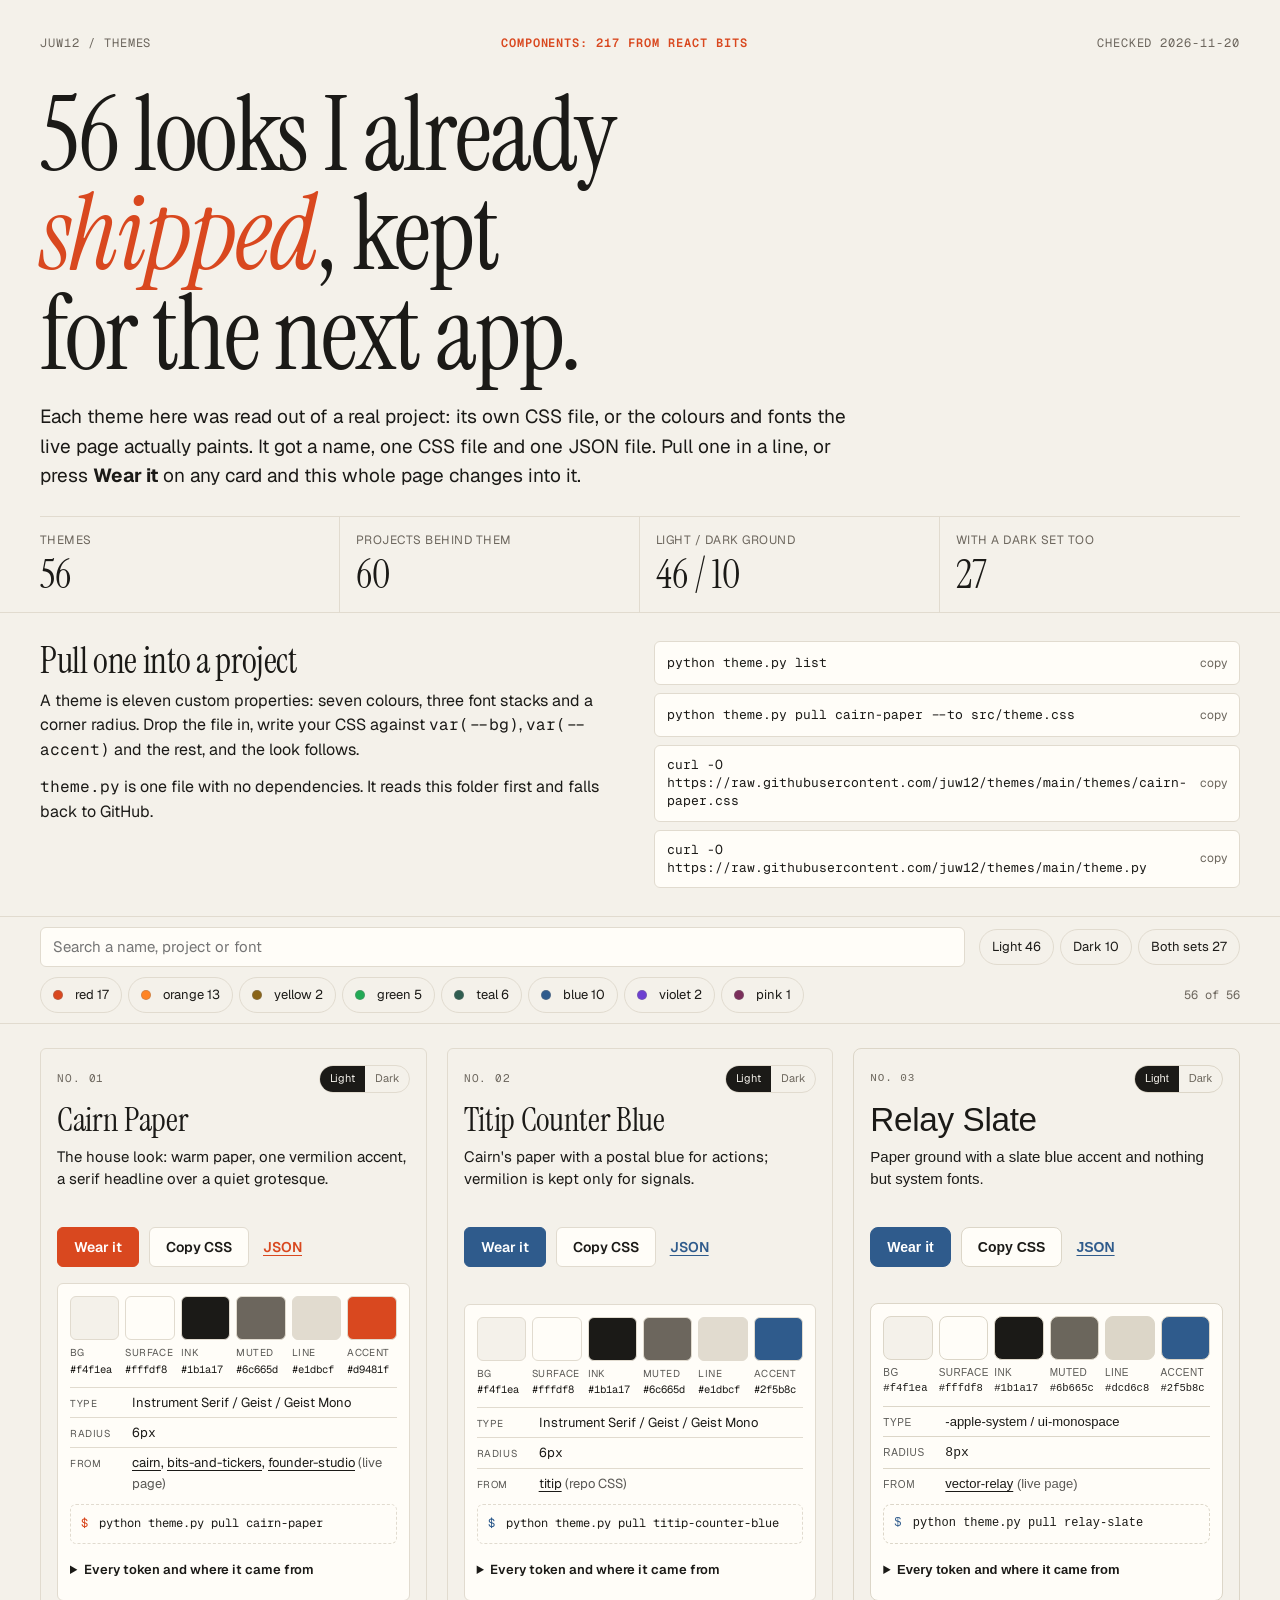
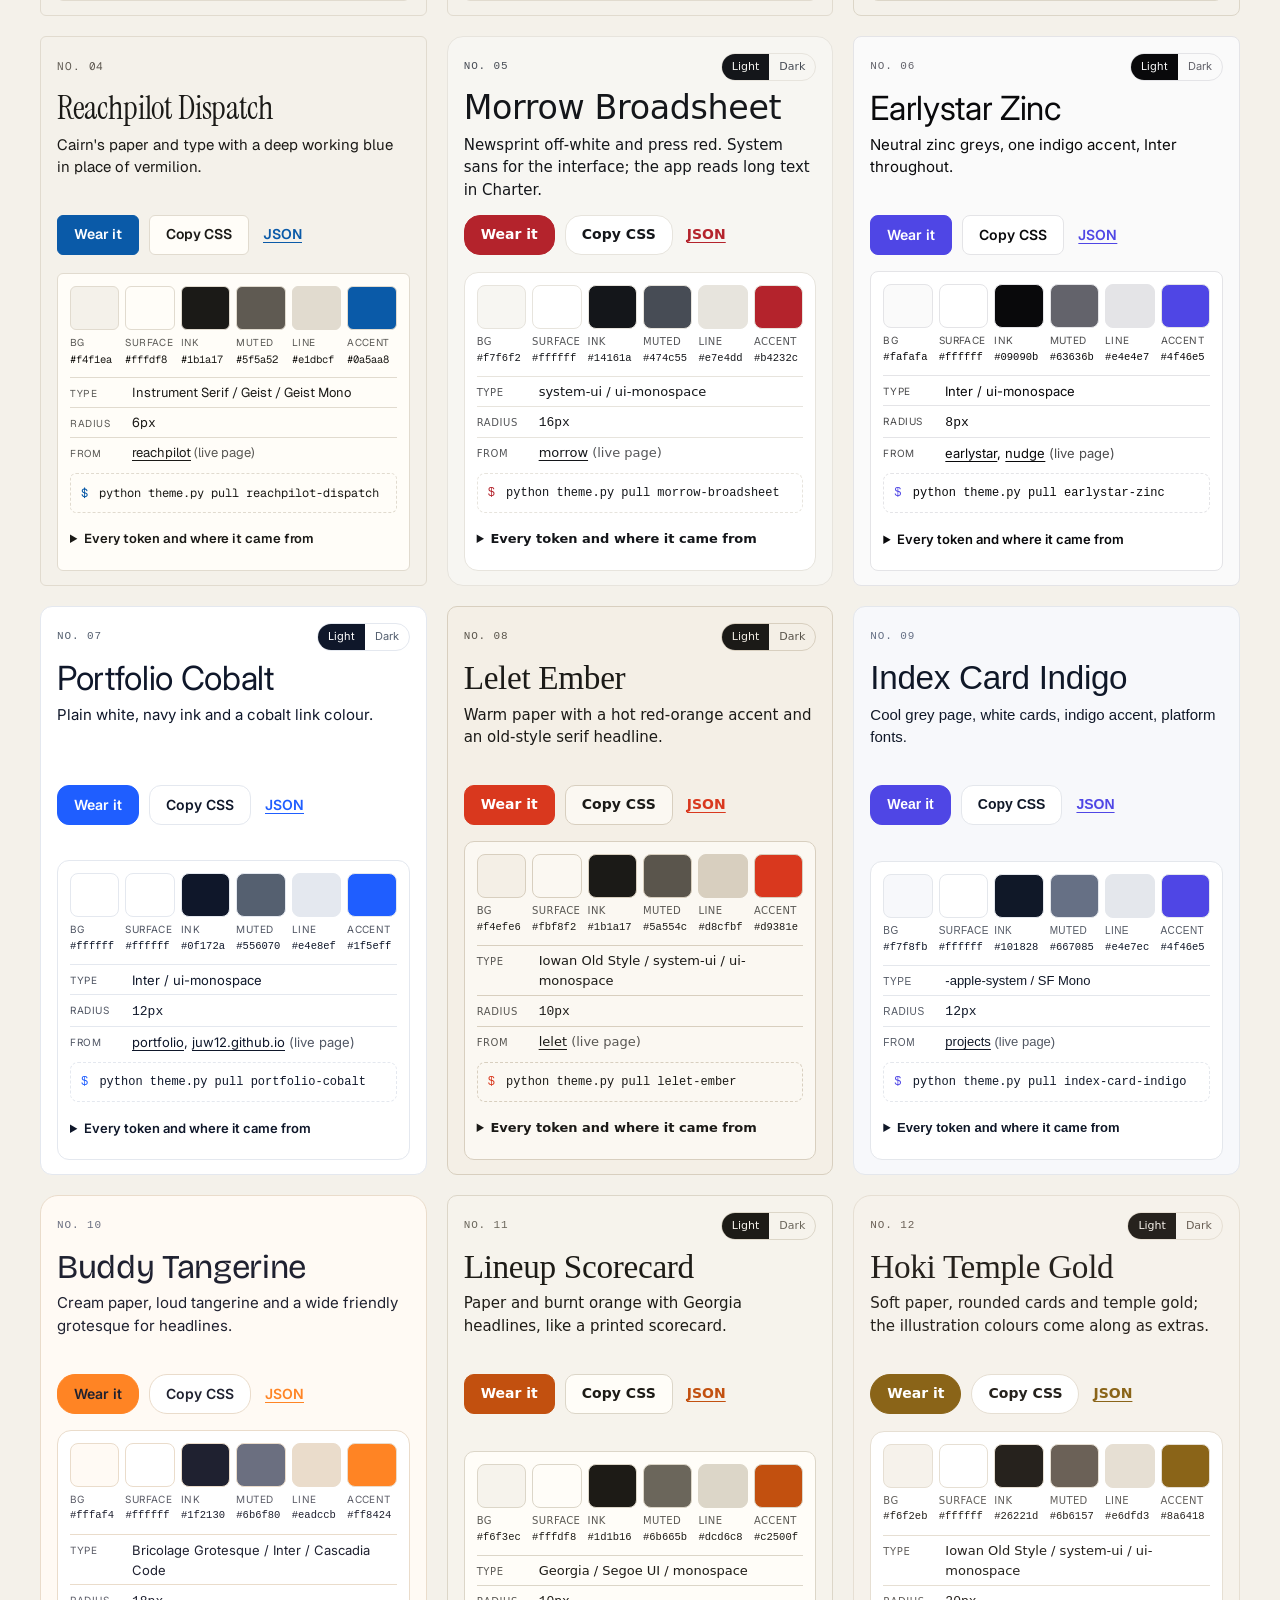
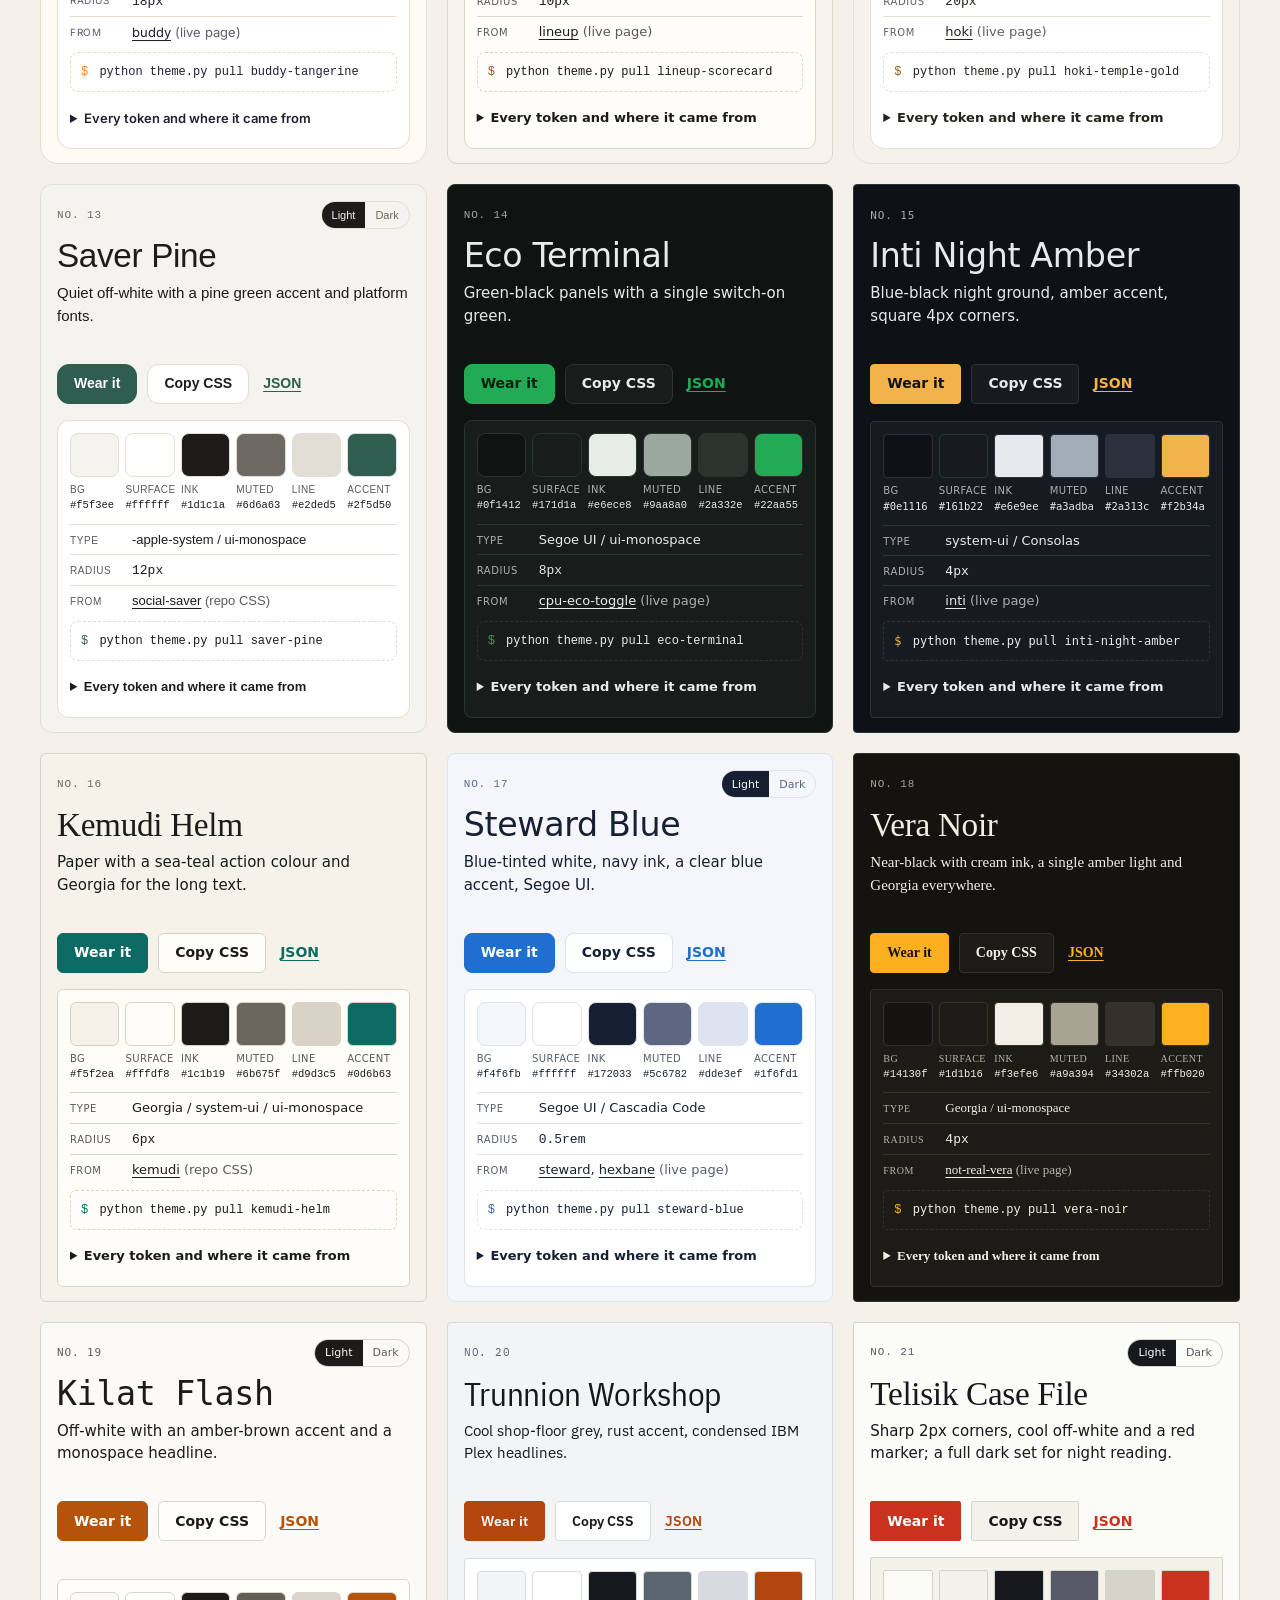
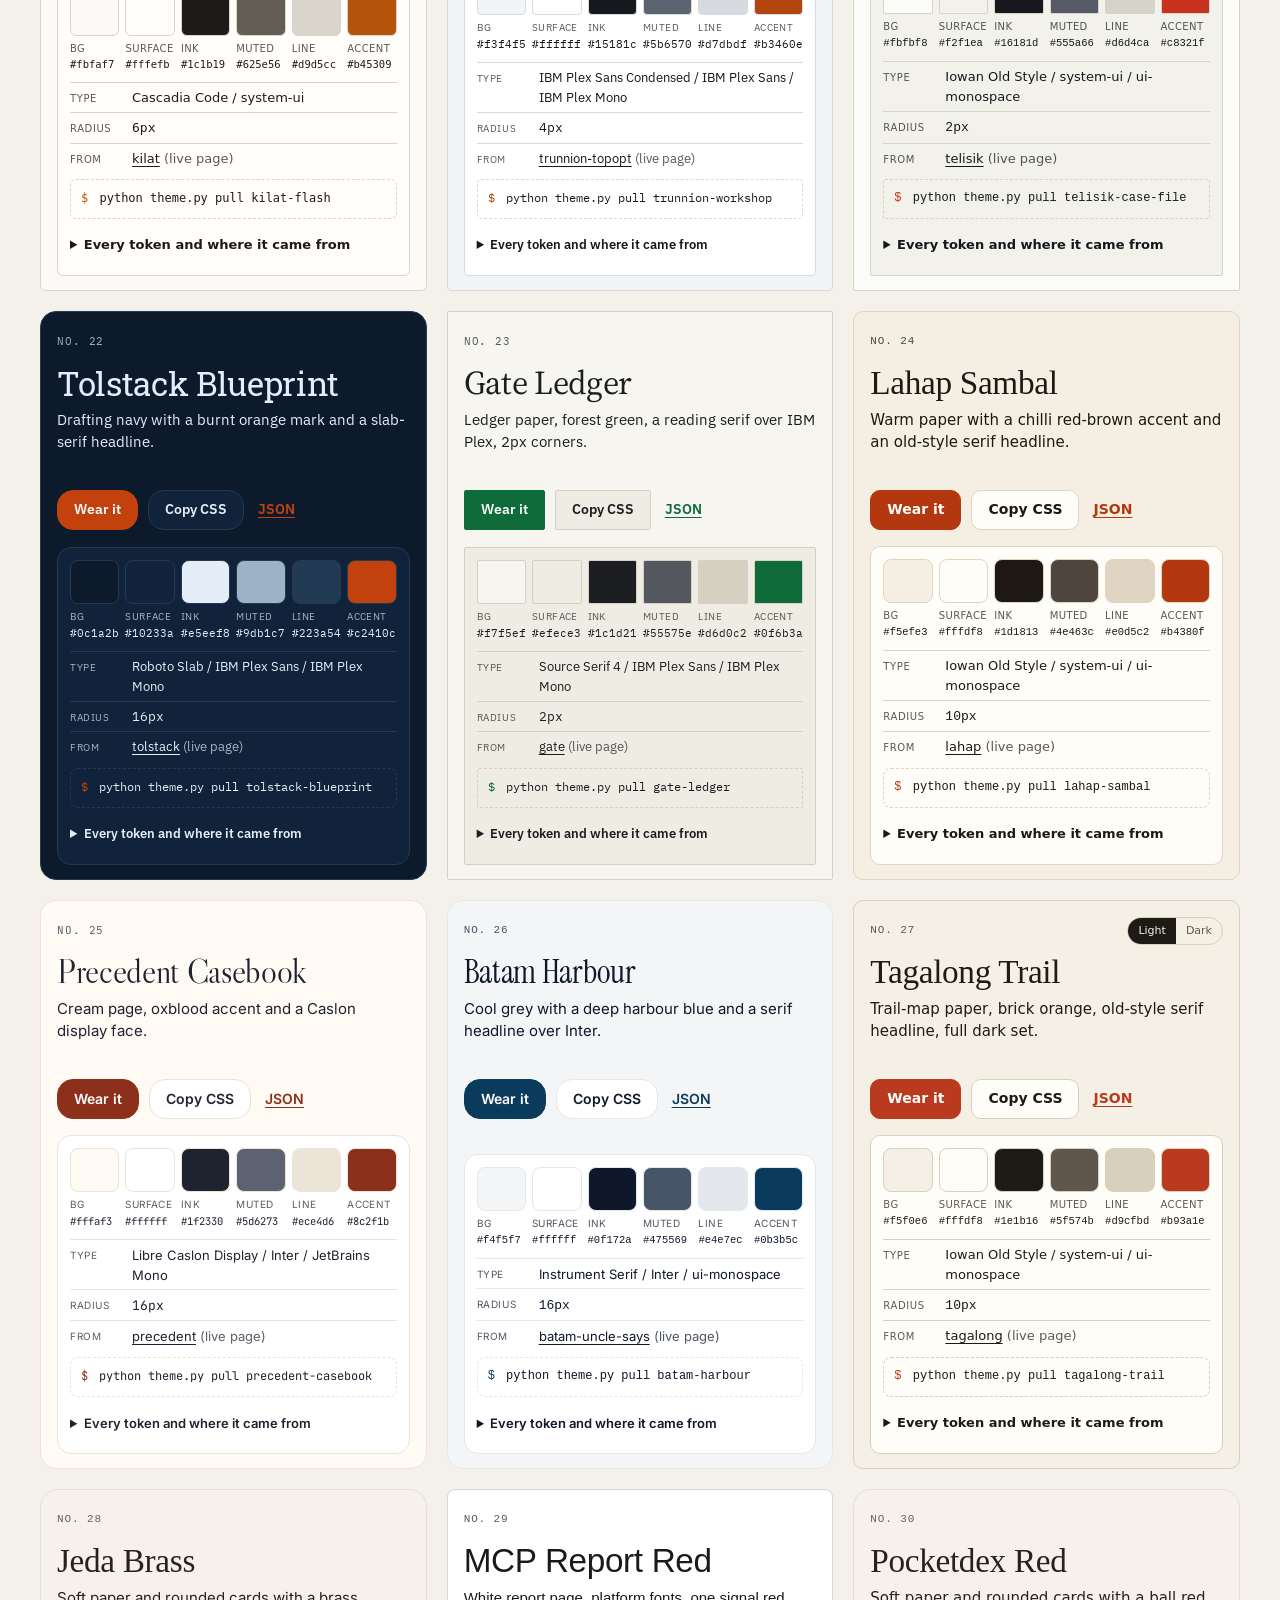
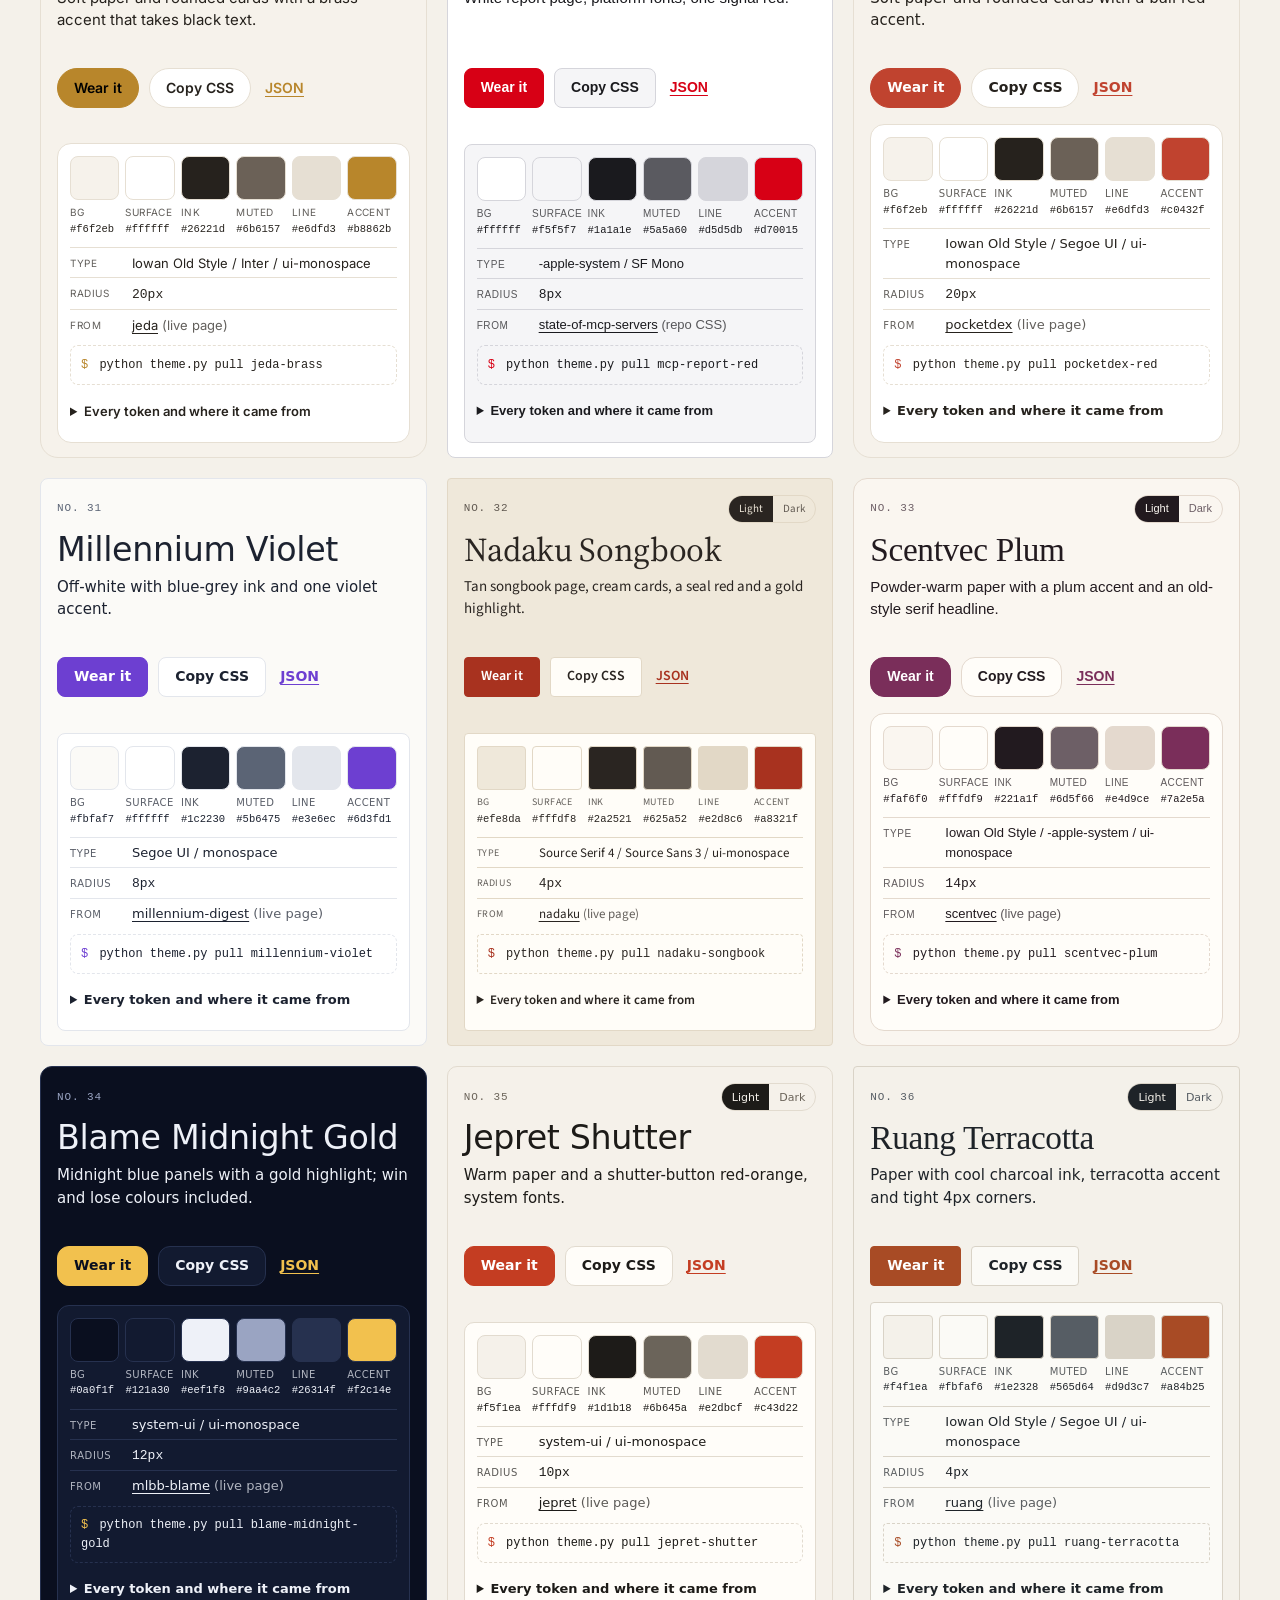
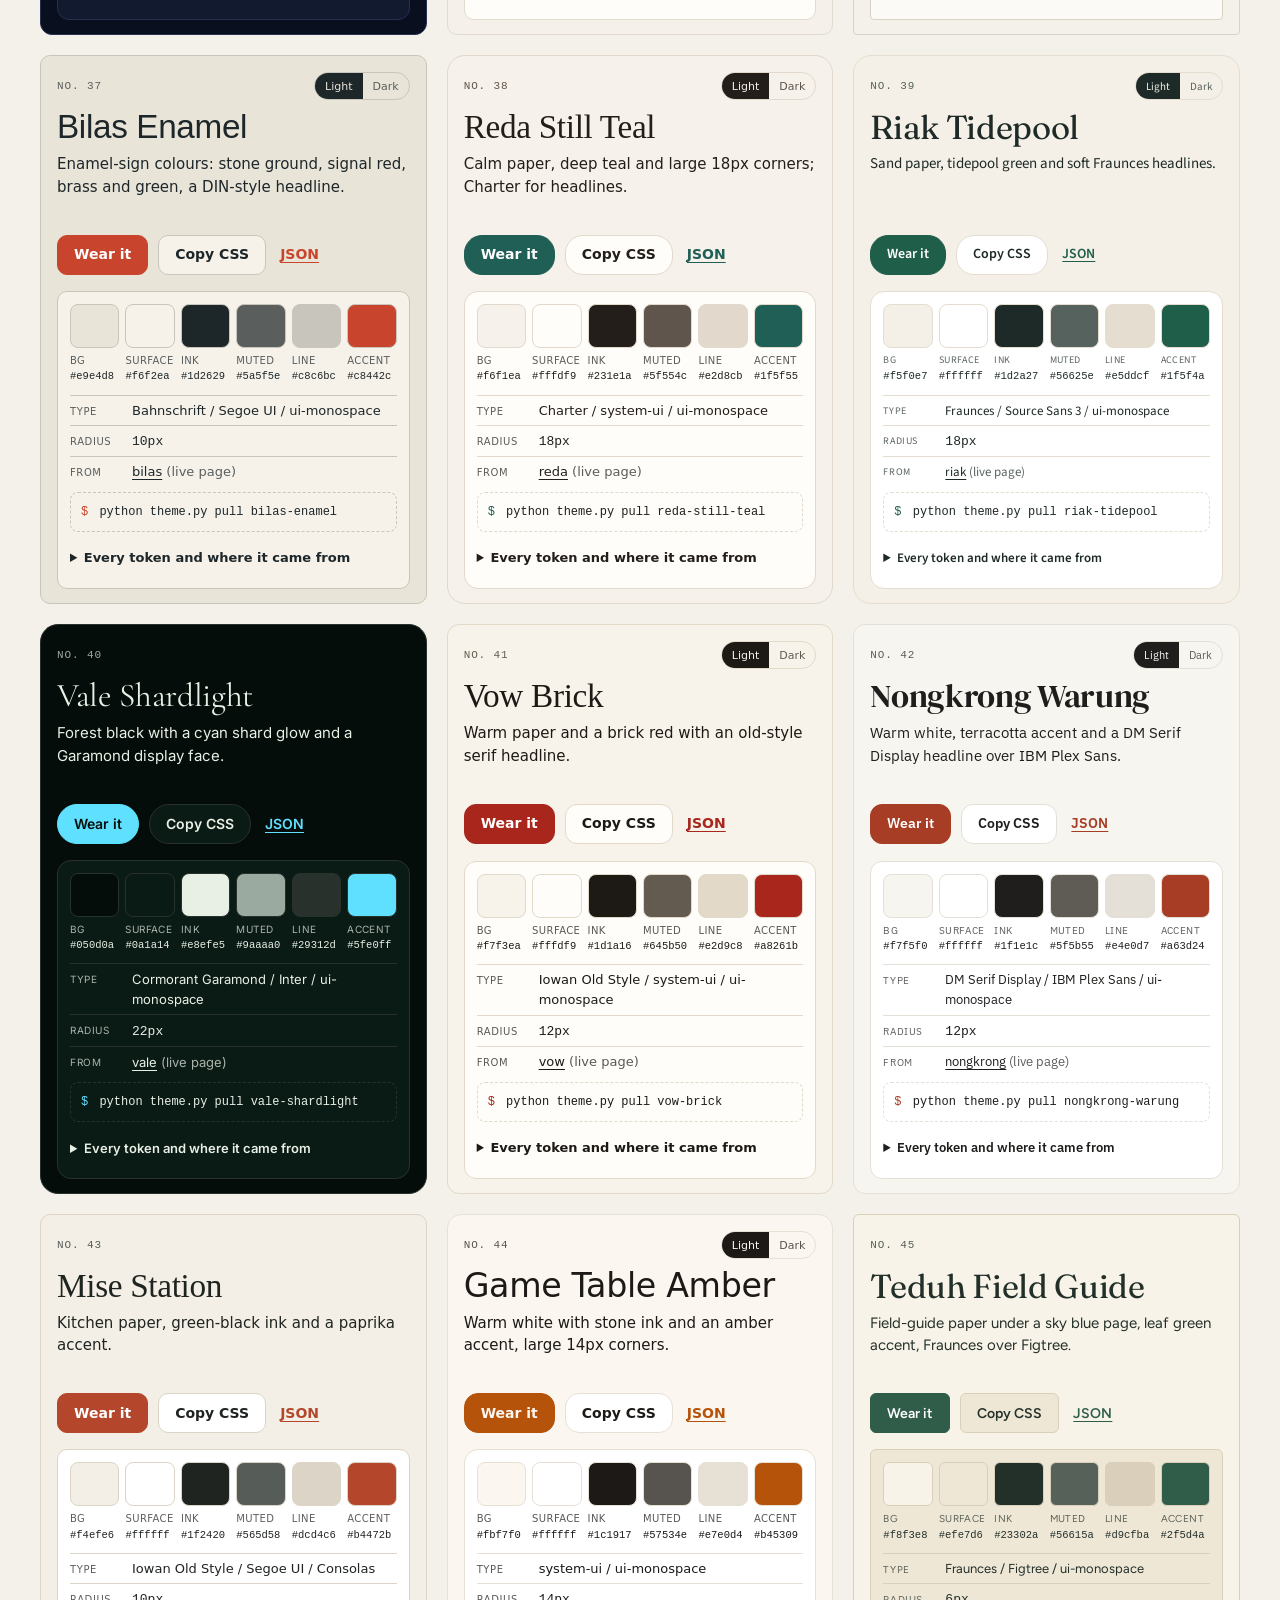
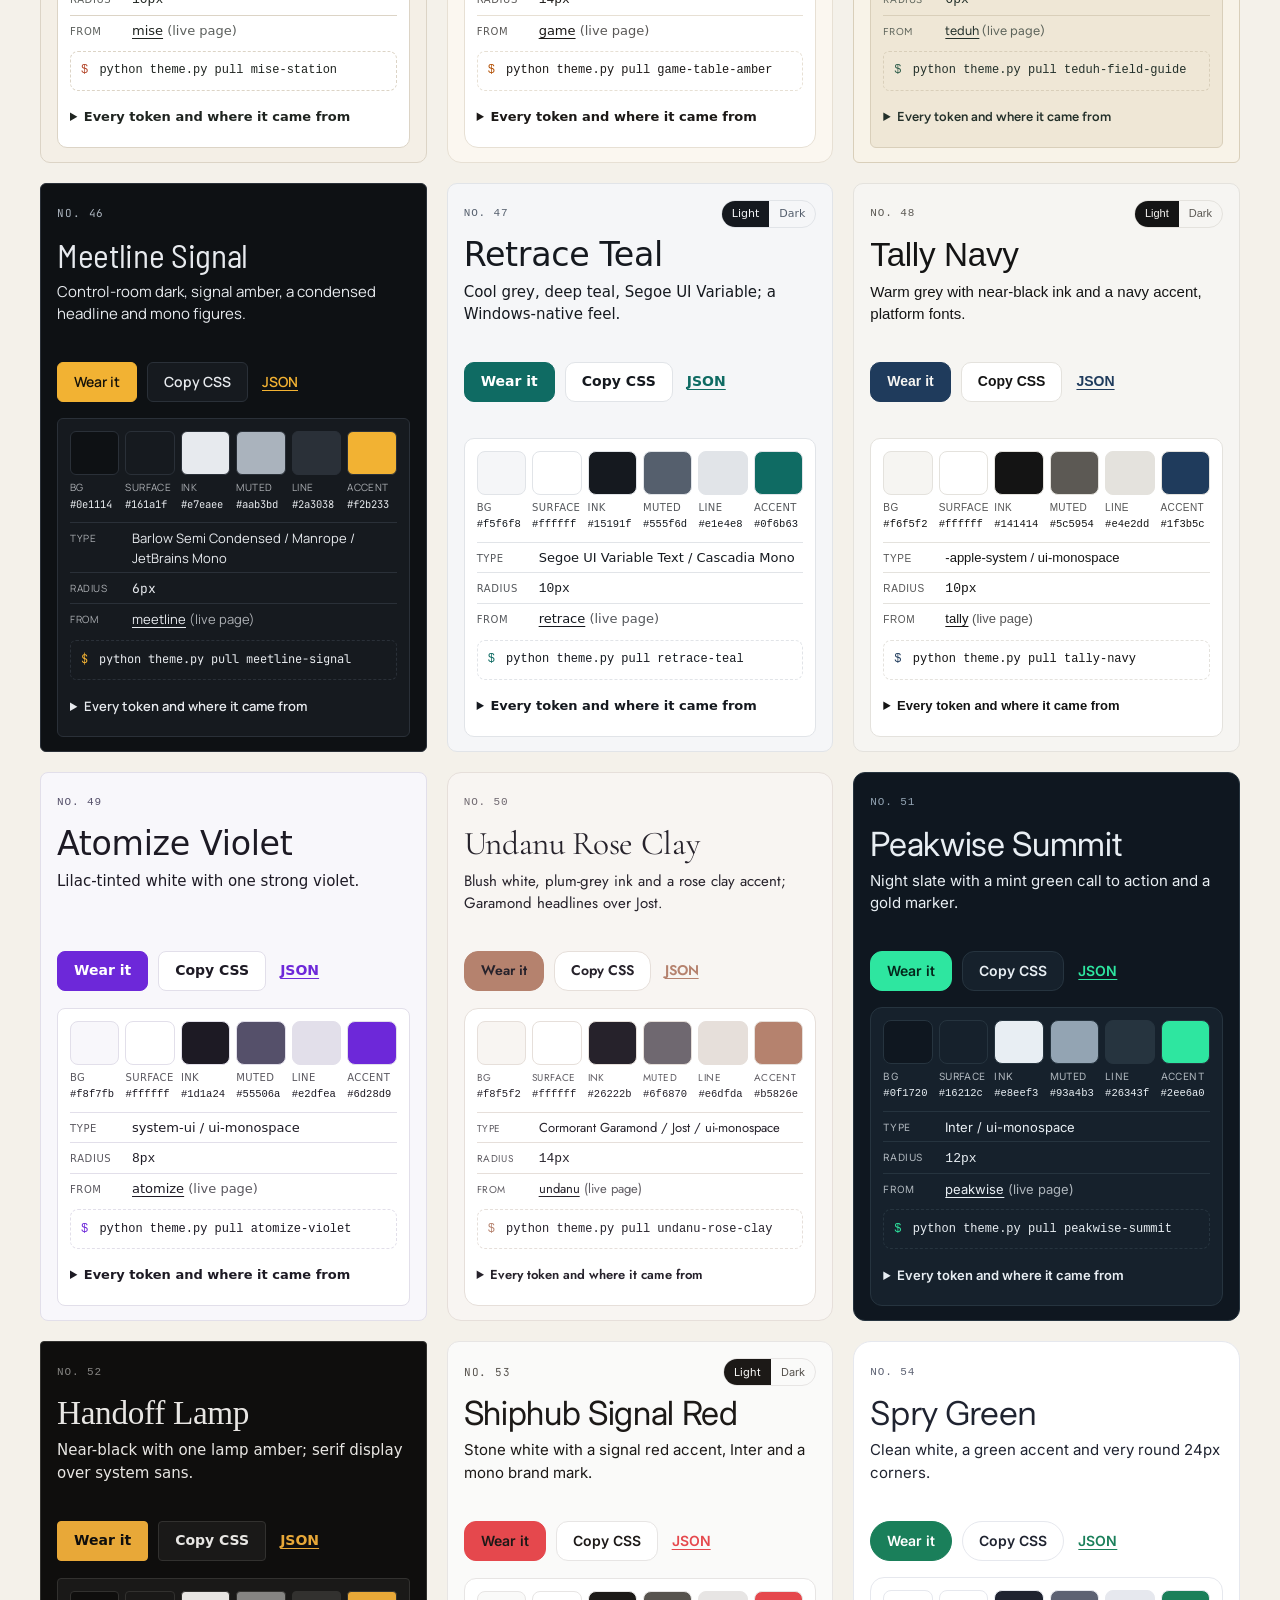
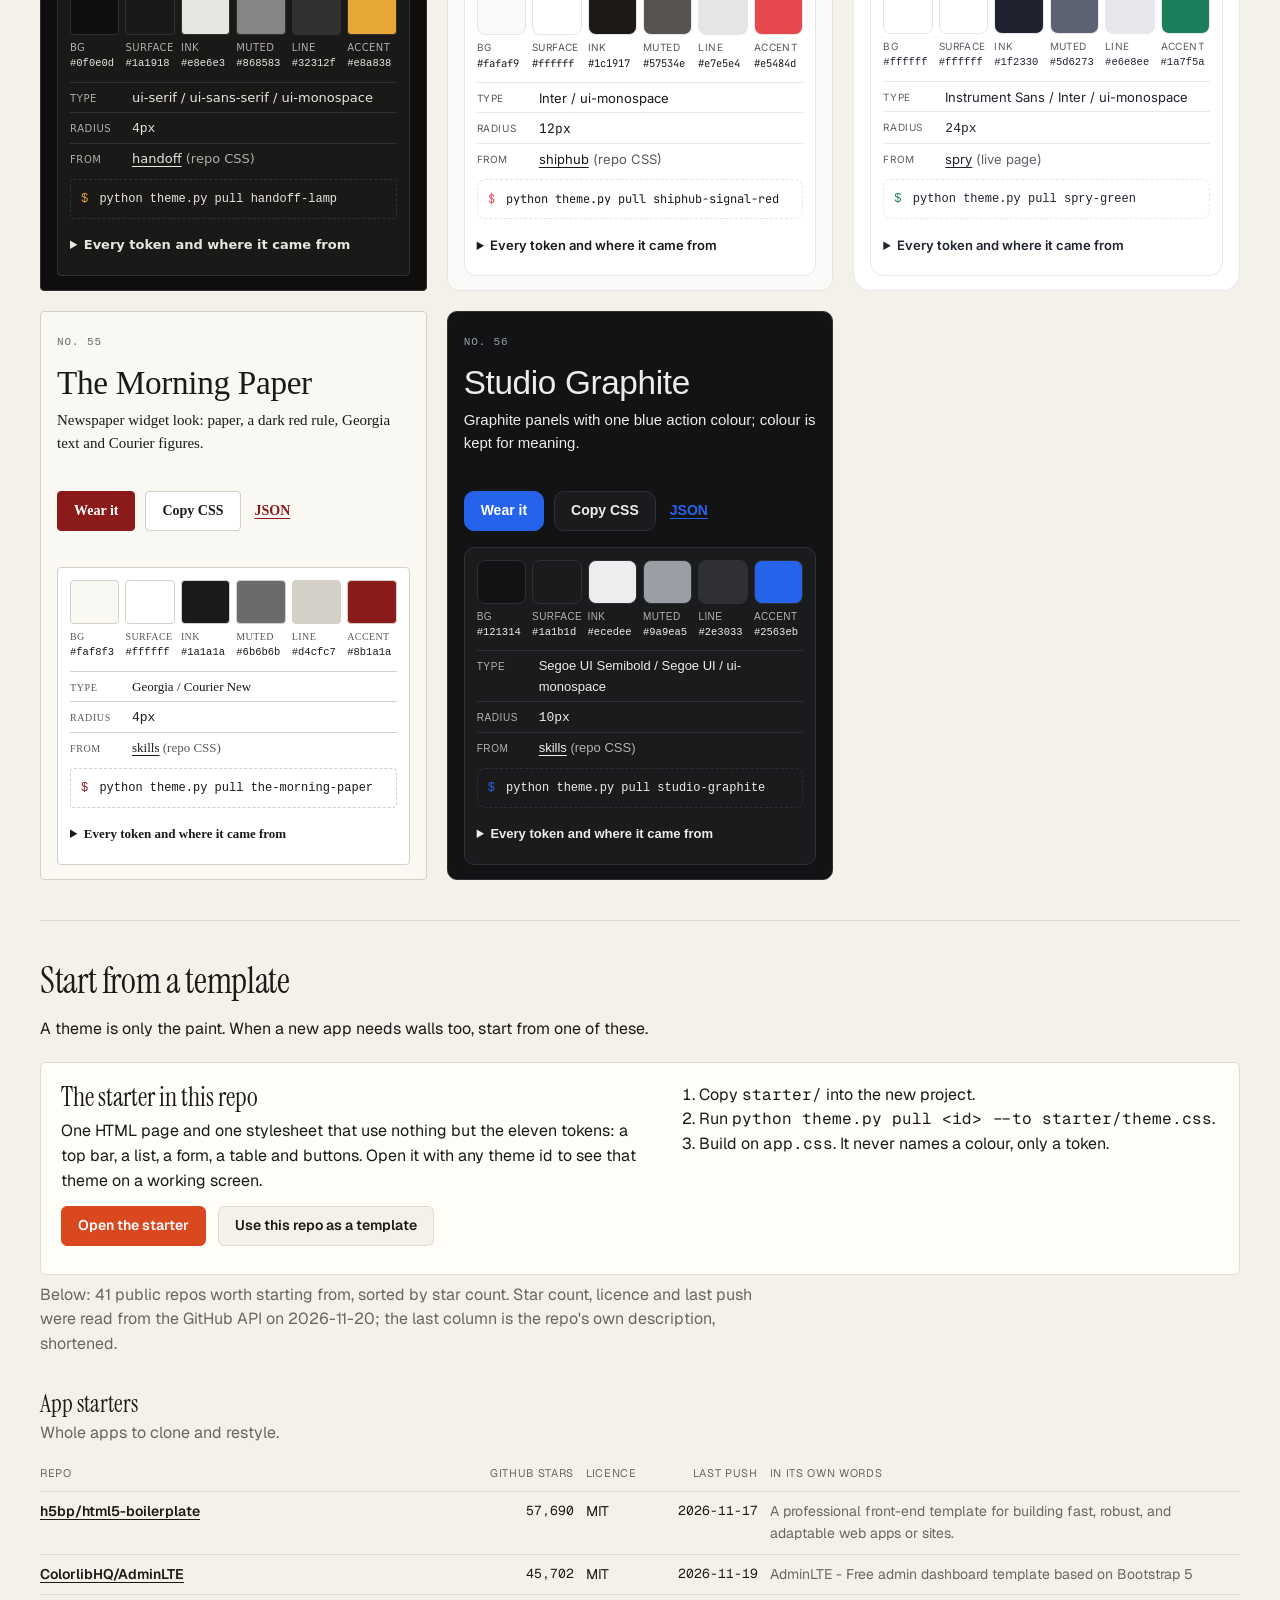
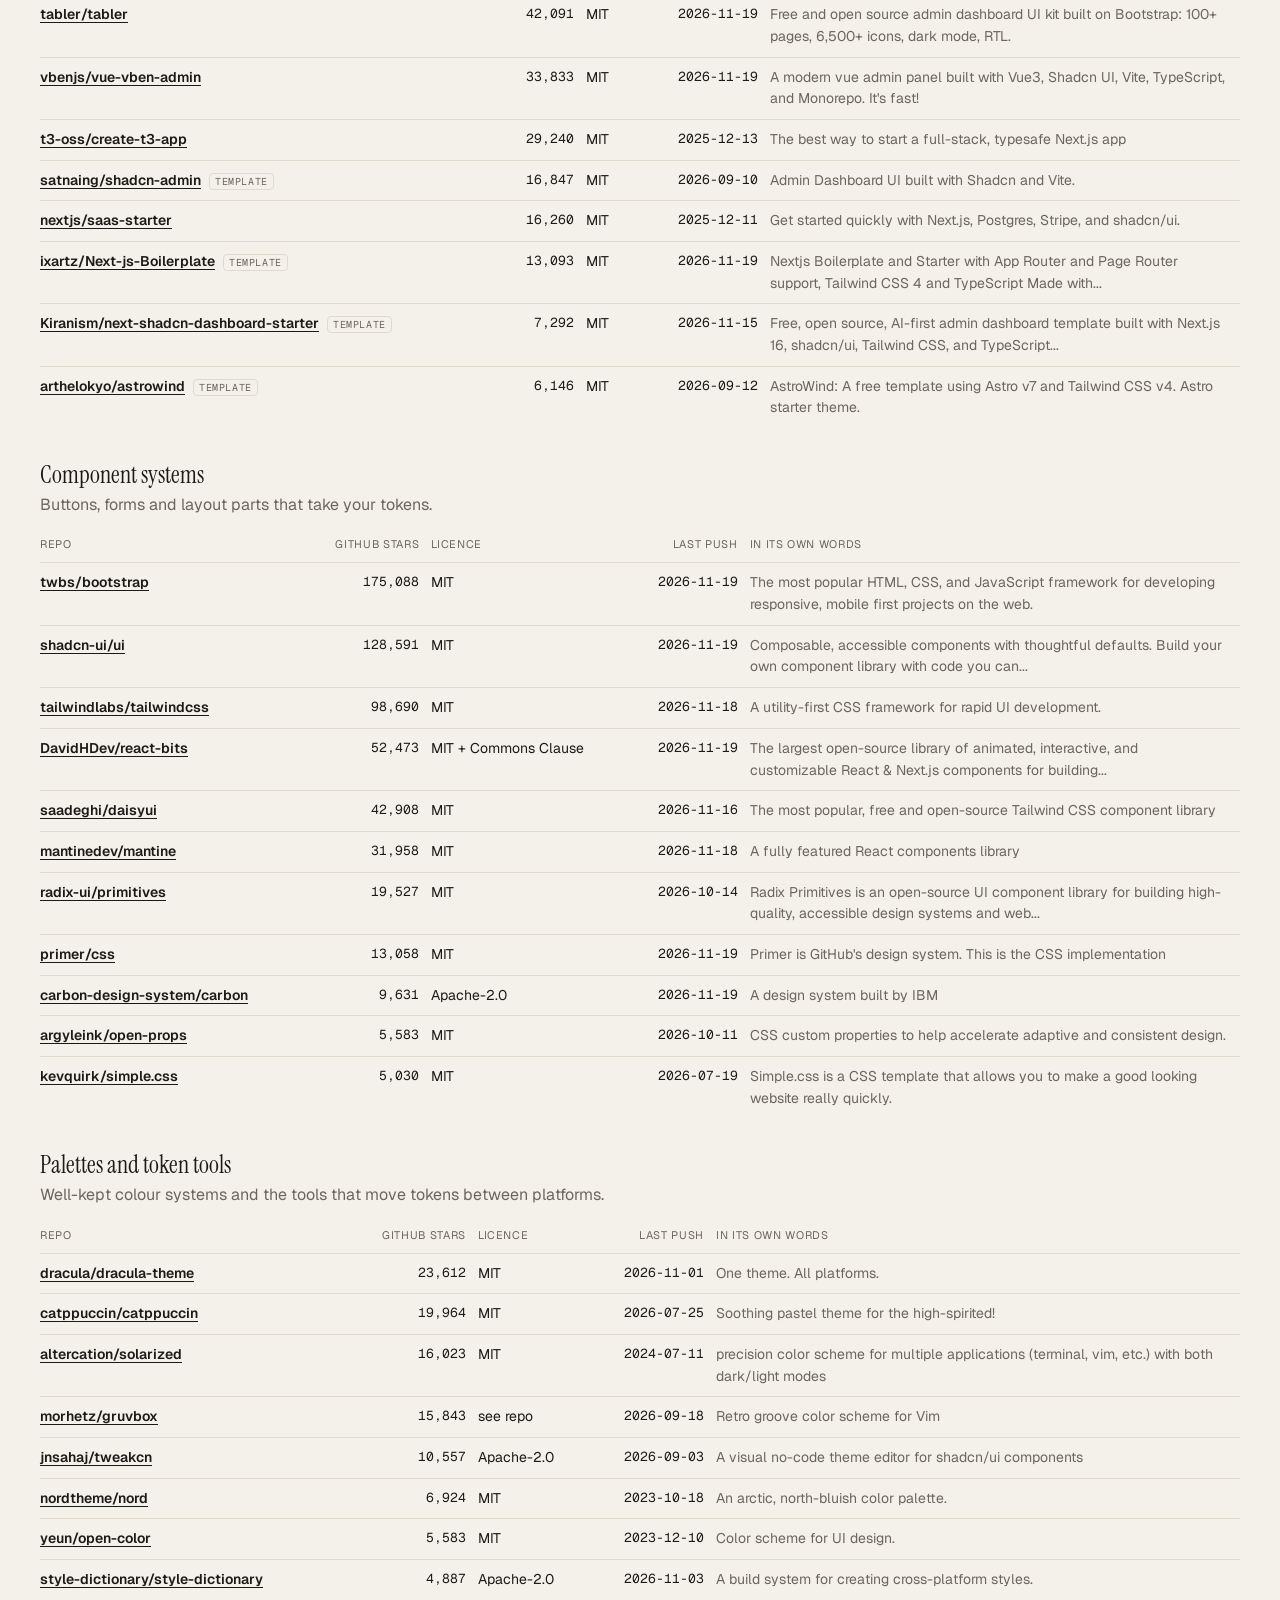
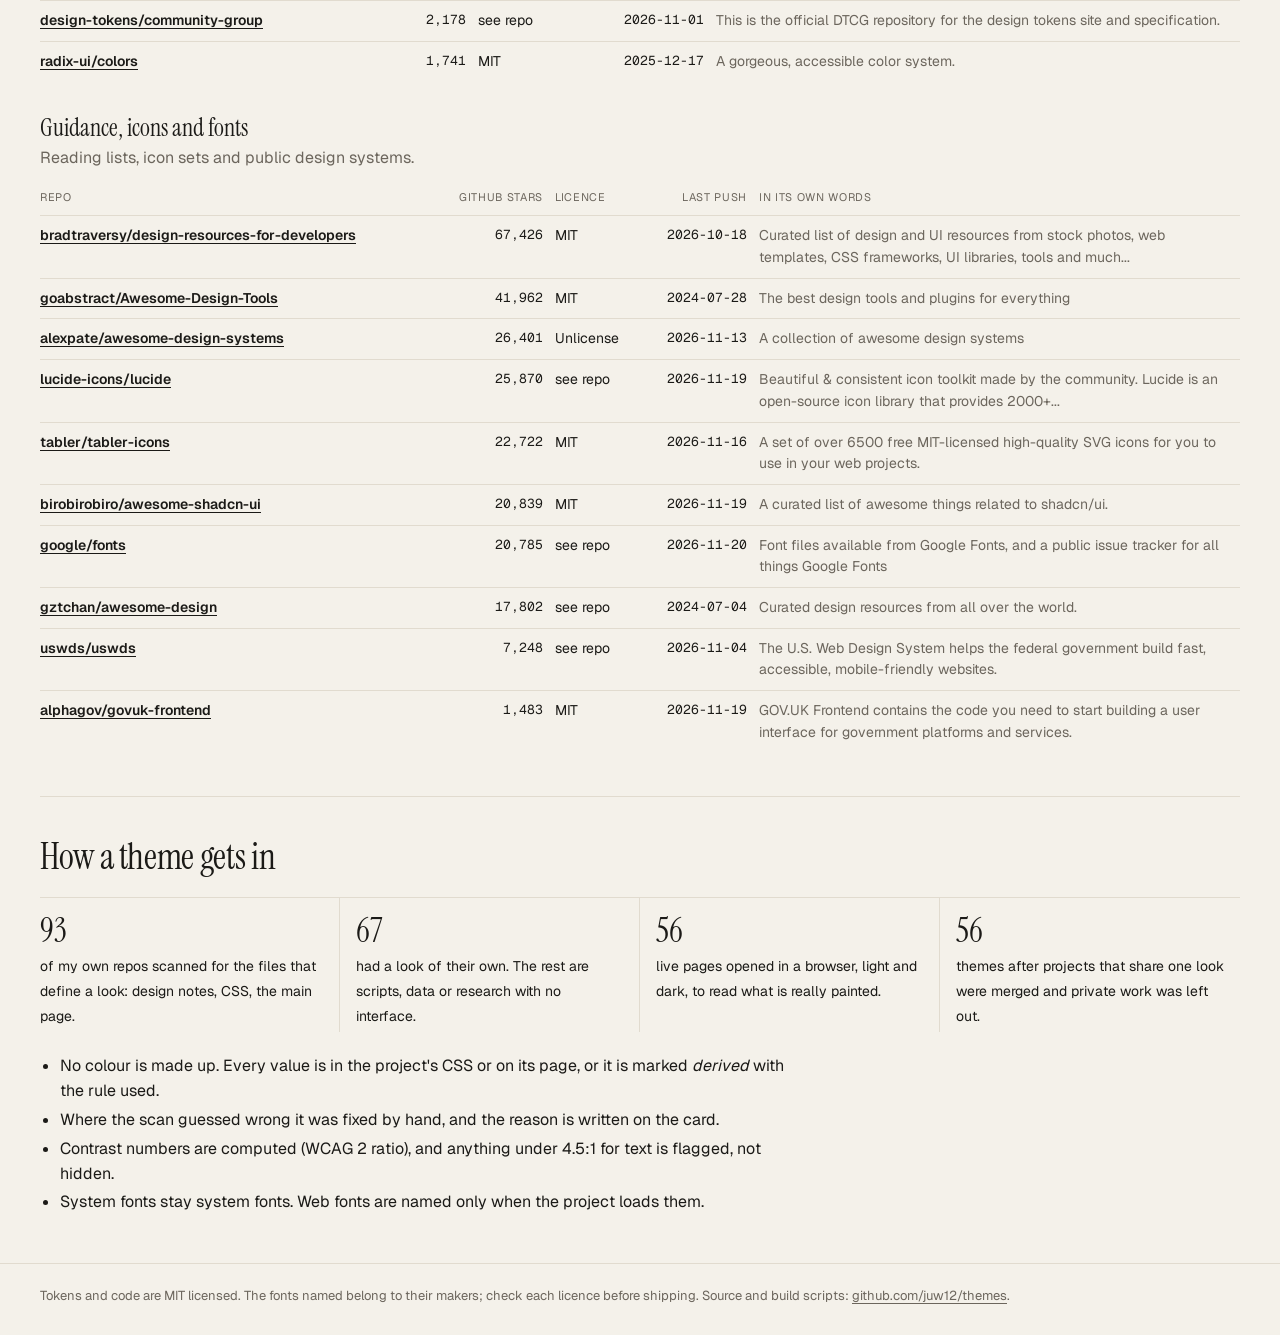
==== commit e2c9bdaf: "components shelf: a catalogue of the 217 free React Bits components, no source copied React Bits (re" ====
--- a/index.html
+++ b/index.html
@@ -33,6 +33,7 @@
 .mast-row{display:flex;justify-content:space-between;gap:16px;align-items:baseline;flex-wrap:wrap}
 .eyebrow{font-size:12px;letter-spacing:.08em;text-transform:uppercase;color:var(--muted);margin:0}
 .eyebrow a{text-decoration:none}.eyebrow a:hover{text-decoration:underline}
+.shelf-link a{color:var(--accent);font-weight:600;display:inline-block;padding:6px 0}
 h1{font:400 clamp(40px,8.4vw,104px)/.96 var(--font-display);letter-spacing:-.02em;margin:26px 0 18px;max-width:13ch;text-wrap:balance}
 h1 em{font-style:italic;color:var(--accent)}
 .standfirst{max-width:62ch;font-size:clamp(17px,1.5vw,19px);margin:0 0 26px;color:var(--ink)}
@@ -160,6 +161,7 @@
   <div class="wrap">
     <div class="mast-row">
       <p class="eyebrow"><a href="https://github.com/juw12/themes">juw12 / themes</a></p>
+      <p class="eyebrow shelf-link"><a href="components.html" data-carry>Components: 217 from React Bits</a></p>
       <p class="eyebrow">Checked 2026-11-20</p>
     </div>
     <h1>56 looks I already <em>shipped</em>, kept for the next app.</h1>
@@ -1967,10 +1969,10 @@
       <li>Build on <code>app.css</code>. It never names a colour, only a token.</li>
     </ol>
   </div>
-  <p class="lead">Below: 40 public repos worth starting from,
+  <p class="lead">Below: 41 public repos worth starting from,
   sorted by star count. Star count, licence and last push were read from the GitHub API on 2026-11-20;
   the last column is the repo's own description, shortened.</p>
-  <section class="tgroup" id="t-starters"><h3>App starters</h3><p class="lead">Whole apps to clone and restyle.</p><table class="repos"><thead><tr><th scope="col">Repo</th><th scope="col" class="num">GitHub stars</th><th scope="col">Licence</th><th scope="col" class="num">Last push</th><th scope="col">In its own words</th></tr></thead><tbody><tr><th scope="row"><a href="https://github.com/h5bp/html5-boilerplate">h5bp/html5-boilerplate</a></th><td class="num" data-label="GitHub stars">57,690</td><td data-label="Licence">MIT</td><td class="num" data-label="Last push">2026-11-17</td><td class="about">A professional front-end template for building fast, robust, and adaptable web apps or sites.</td></tr><tr><th scope="row"><a href="https://github.com/ColorlibHQ/AdminLTE">ColorlibHQ/AdminLTE</a></th><td class="num" data-label="GitHub stars">45,702</td><td data-label="Licence">MIT</td><td class="num" data-label="Last push">2026-11-19</td><td class="about">AdminLTE - Free admin dashboard template based on Bootstrap 5</td></tr><tr><th scope="row"><a href="https://github.com/tabler/tabler">tabler/tabler</a></th><td class="num" data-label="GitHub stars">42,091</td><td data-label="Licence">MIT</td><td class="num" data-label="Last push">2026-11-19</td><td class="about">Free and open source admin dashboard UI kit built on Bootstrap: 100+ pages, 6,500+ icons, dark mode, RTL.</td></tr><tr><th scope="row"><a href="https://github.com/vbenjs/vue-vben-admin">vbenjs/vue-vben-admin</a></th><td class="num" data-label="GitHub stars">33,833</td><td data-label="Licence">MIT</td><td class="num" data-label="Last push">2026-11-19</td><td class="about">A modern vue admin panel built with Vue3, Shadcn UI, Vite, TypeScript, and Monorepo. It&#x27;s fast!</td></tr><tr><th scope="row"><a href="https://github.com/t3-oss/create-t3-app">t3-oss/create-t3-app</a></th><td class="num" data-label="GitHub stars">29,240</td><td data-label="Licence">MIT</td><td class="num" data-label="Last push">2025-12-13</td><td class="about">The best way to start a full-stack, typesafe Next.js app</td></tr><tr><th scope="row"><a href="https://github.com/satnaing/shadcn-admin">satnaing/shadcn-admin</a><span class="tag">template</span></th><td class="num" data-label="GitHub stars">16,847</td><td data-label="Licence">MIT</td><td class="num" data-label="Last push">2026-09-10</td><td class="about">Admin Dashboard UI built with Shadcn and Vite.</td></tr><tr><th scope="row"><a href="https://github.com/nextjs/saas-starter">nextjs/saas-starter</a></th><td class="num" data-label="GitHub stars">16,260</td><td data-label="Licence">MIT</td><td class="num" data-label="Last push">2025-12-11</td><td class="about">Get started quickly with Next.js, Postgres, Stripe, and shadcn/ui.</td></tr><tr><th scope="row"><a href="https://github.com/ixartz/Next-js-Boilerplate">ixartz/Next-js-Boilerplate</a><span class="tag">template</span></th><td class="num" data-label="GitHub stars">13,093</td><td data-label="Licence">MIT</td><td class="num" data-label="Last push">2026-11-19</td><td class="about">Nextjs Boilerplate and Starter with App Router and Page Router support, Tailwind CSS 4 and TypeScript Made with...</td></tr><tr><th scope="row"><a href="https://github.com/Kiranism/next-shadcn-dashboard-starter">Kiranism/next-shadcn-dashboard-starter</a><span class="tag">template</span></th><td class="num" data-label="GitHub stars">7,292</td><td data-label="Licence">MIT</td><td class="num" data-label="Last push">2026-11-15</td><td class="about">Free, open source, AI-first admin dashboard template built with Next.js 16, shadcn/ui, Tailwind CSS, and TypeScript...</td></tr><tr><th scope="row"><a href="https://github.com/arthelokyo/astrowind">arthelokyo/astrowind</a><span class="tag">template</span></th><td class="num" data-label="GitHub stars">6,146</td><td data-label="Licence">MIT</td><td class="num" data-label="Last push">2026-09-12</td><td class="about">AstroWind: A free template using Astro v7 and Tailwind CSS v4. Astro starter theme.</td></tr></tbody></table></section><section class="tgroup" id="t-components"><h3>Component systems</h3><p class="lead">Buttons, forms and layout parts that take your tokens.</p><table class="repos"><thead><tr><th scope="col">Repo</th><th scope="col" class="num">GitHub stars</th><th scope="col">Licence</th><th scope="col" class="num">Last push</th><th scope="col">In its own words</th></tr></thead><tbody><tr><th scope="row"><a href="https://github.com/twbs/bootstrap">twbs/bootstrap</a></th><td class="num" data-label="GitHub stars">175,088</td><td data-label="Licence">MIT</td><td class="num" data-label="Last push">2026-11-19</td><td class="about">The most popular HTML, CSS, and JavaScript framework for developing responsive, mobile first projects on the web.</td></tr><tr><th scope="row"><a href="https://github.com/shadcn-ui/ui">shadcn-ui/ui</a></th><td class="num" data-label="GitHub stars">128,591</td><td data-label="Licence">MIT</td><td class="num" data-label="Last push">2026-11-19</td><td class="about">Composable, accessible components with thoughtful defaults. Build your own component library with code you can...</td></tr><tr><th scope="row"><a href="https://github.com/tailwindlabs/tailwindcss">tailwindlabs/tailwindcss</a></th><td class="num" data-label="GitHub stars">98,690</td><td data-label="Licence">MIT</td><td class="num" data-label="Last push">2026-11-18</td><td class="about">A utility-first CSS framework for rapid UI development.</td></tr><tr><th scope="row"><a href="https://github.com/saadeghi/daisyui">saadeghi/daisyui</a></th><td class="num" data-label="GitHub stars">42,908</td><td data-label="Licence">MIT</td><td class="num" data-label="Last push">2026-11-16</td><td class="about">The most popular, free and open-source Tailwind CSS component library</td></tr><tr><th scope="row"><a href="https://github.com/mantinedev/mantine">mantinedev/mantine</a></th><td class="num" data-label="GitHub stars">31,958</td><td data-label="Licence">MIT</td><td class="num" data-label="Last push">2026-11-18</td><td class="about">A fully featured React components library</td></tr><tr><th scope="row"><a href="https://github.com/radix-ui/primitives">radix-ui/primitives</a></th><td class="num" data-label="GitHub stars">19,527</td><td data-label="Licence">MIT</td><td class="num" data-label="Last push">2026-10-14</td><td class="about">Radix Primitives is an open-source UI component library for building high-quality, accessible design systems and web...</td></tr><tr><th scope="row"><a href="https://github.com/primer/css">primer/css</a></th><td class="num" data-label="GitHub stars">13,058</td><td data-label="Licence">MIT</td><td class="num" data-label="Last push">2026-11-19</td><td class="about">Primer is GitHub&#x27;s design system. This is the CSS implementation</td></tr><tr><th scope="row"><a href="https://github.com/carbon-design-system/carbon">carbon-design-system/carbon</a></th><td class="num" data-label="GitHub stars">9,631</td><td data-label="Licence">Apache-2.0</td><td class="num" data-label="Last push">2026-11-19</td><td class="about">A design system built by IBM</td></tr><tr><th scope="row"><a href="https://github.com/argyleink/open-props">argyleink/open-props</a></th><td class="num" data-label="GitHub stars">5,583</td><td data-label="Licence">MIT</td><td class="num" data-label="Last push">2026-10-11</td><td class="about">CSS custom properties to help accelerate adaptive and consistent design.</td></tr><tr><th scope="row"><a href="https://github.com/kevquirk/simple.css">kevquirk/simple.css</a></th><td class="num" data-label="GitHub stars">5,030</td><td data-label="Licence">MIT</td><td class="num" data-label="Last push">2026-07-19</td><td class="about">Simple.css is a CSS template that allows you to make a good looking website really quickly.</td></tr></tbody></table></section><section class="tgroup" id="t-tokens"><h3>Palettes and token tools</h3><p class="lead">Well-kept colour systems and the tools that move tokens between platforms.</p><table class="repos"><thead><tr><th scope="col">Repo</th><th scope="col" class="num">GitHub stars</th><th scope="col">Licence</th><th scope="col" class="num">Last push</th><th scope="col">In its own words</th></tr></thead><tbody><tr><th scope="row"><a href="https://github.com/dracula/dracula-theme">dracula/dracula-theme</a></th><td class="num" data-label="GitHub stars">23,612</td><td data-label="Licence">MIT</td><td class="num" data-label="Last push">2026-11-01</td><td class="about">One theme. All platforms.</td></tr><tr><th scope="row"><a href="https://github.com/catppuccin/catppuccin">catppuccin/catppuccin</a></th><td class="num" data-label="GitHub stars">19,964</td><td data-label="Licence">MIT</td><td class="num" data-label="Last push">2026-07-25</td><td class="about">Soothing pastel theme for the high-spirited!</td></tr><tr><th scope="row"><a href="https://github.com/altercation/solarized">altercation/solarized</a></th><td class="num" data-label="GitHub stars">16,023</td><td data-label="Licence">MIT</td><td class="num" data-label="Last push">2024-07-11</td><td class="about">precision color scheme for multiple applications (terminal, vim, etc.) with both dark/light modes</td></tr><tr><th scope="row"><a href="https://github.com/morhetz/gruvbox">morhetz/gruvbox</a></th><td class="num" data-label="GitHub stars">15,843</td><td data-label="Licence">see repo</td><td class="num" data-label="Last push">2026-09-18</td><td class="about">Retro groove color scheme for Vim</td></tr><tr><th scope="row"><a href="https://github.com/jnsahaj/tweakcn">jnsahaj/tweakcn</a></th><td class="num" data-label="GitHub stars">10,557</td><td data-label="Licence">Apache-2.0</td><td class="num" data-label="Last push">2026-09-03</td><td class="about">A visual no-code theme editor for shadcn/ui components</td></tr><tr><th scope="row"><a href="https://github.com/nordtheme/nord">nordtheme/nord</a></th><td class="num" data-label="GitHub stars">6,924</td><td data-label="Licence">MIT</td><td class="num" data-label="Last push">2023-10-18</td><td class="about">An arctic, north-bluish color palette.</td></tr><tr><th scope="row"><a href="https://github.com/yeun/open-color">yeun/open-color</a></th><td class="num" data-label="GitHub stars">5,583</td><td data-label="Licence">MIT</td><td class="num" data-label="Last push">2023-12-10</td><td class="about">Color scheme for UI design.</td></tr><tr><th scope="row"><a href="https://github.com/style-dictionary/style-dictionary">style-dictionary/style-dictionary</a></th><td class="num" data-label="GitHub stars">4,887</td><td data-label="Licence">Apache-2.0</td><td class="num" data-label="Last push">2026-11-03</td><td class="about">A build system for creating cross-platform styles.</td></tr><tr><th scope="row"><a href="https://github.com/design-tokens/community-group">design-tokens/community-group</a></th><td class="num" data-label="GitHub stars">2,178</td><td data-label="Licence">see repo</td><td class="num" data-label="Last push">2026-11-01</td><td class="about">This is the official DTCG repository for the design tokens site and specification.</td></tr><tr><th scope="row"><a href="https://github.com/radix-ui/colors">radix-ui/colors</a></th><td class="num" data-label="GitHub stars">1,741</td><td data-label="Licence">MIT</td><td class="num" data-label="Last push">2025-12-17</td><td class="about">A gorgeous, accessible color system.</td></tr></tbody></table></section><section class="tgroup" id="t-guidance"><h3>Guidance, icons and fonts</h3><p class="lead">Reading lists, icon sets and public design systems.</p><table class="repos"><thead><tr><th scope="col">Repo</th><th scope="col" class="num">GitHub stars</th><th scope="col">Licence</th><th scope="col" class="num">Last push</th><th scope="col">In its own words</th></tr></thead><tbody><tr><th scope="row"><a href="https://github.com/bradtraversy/design-resources-for-developers">bradtraversy/design-resources-for-developers</a></th><td class="num" data-label="GitHub stars">67,426</td><td data-label="Licence">MIT</td><td class="num" data-label="Last push">2026-10-18</td><td class="about">Curated list of design and UI resources from stock photos, web templates, CSS frameworks, UI libraries, tools and much...</td></tr><tr><th scope="row"><a href="https://github.com/goabstract/Awesome-Design-Tools">goabstract/Awesome-Design-Tools</a></th><td class="num" data-label="GitHub stars">41,962</td><td data-label="Licence">MIT</td><td class="num" data-label="Last push">2024-07-28</td><td class="about">The best design tools and plugins for everything</td></tr><tr><th scope="row"><a href="https://github.com/alexpate/awesome-design-systems">alexpate/awesome-design-systems</a></th><td class="num" data-label="GitHub stars">26,401</td><td data-label="Licence">Unlicense</td><td class="num" data-label="Last push">2026-11-13</td><td class="about">A collection of awesome design systems</td></tr><tr><th scope="row"><a href="https://github.com/lucide-icons/lucide">lucide-icons/lucide</a></th><td class="num" data-label="GitHub stars">25,870</td><td data-label="Licence">see repo</td><td class="num" data-label="Last push">2026-11-19</td><td class="about">Beautiful &amp; consistent icon toolkit made by the community. Lucide is an open-source icon library that provides 2000+...</td></tr><tr><th scope="row"><a href="https://github.com/tabler/tabler-icons">tabler/tabler-icons</a></th><td class="num" data-label="GitHub stars">22,722</td><td data-label="Licence">MIT</td><td class="num" data-label="Last push">2026-11-16</td><td class="about">A set of over 6500 free MIT-licensed high-quality SVG icons for you to use in your web projects.</td></tr><tr><th scope="row"><a href="https://github.com/birobirobiro/awesome-shadcn-ui">birobirobiro/awesome-shadcn-ui</a></th><td class="num" data-label="GitHub stars">20,839</td><td data-label="Licence">MIT</td><td class="num" data-label="Last push">2026-11-19</td><td class="about">A curated list of awesome things related to shadcn/ui.</td></tr><tr><th scope="row"><a href="https://github.com/google/fonts">google/fonts</a></th><td class="num" data-label="GitHub stars">20,785</td><td data-label="Licence">see repo</td><td class="num" data-label="Last push">2026-11-20</td><td class="about">Font files available from Google Fonts, and a public issue tracker for all things Google Fonts</td></tr><tr><th scope="row"><a href="https://github.com/gztchan/awesome-design">gztchan/awesome-design</a></th><td class="num" data-label="GitHub stars">17,802</td><td data-label="Licence">see repo</td><td class="num" data-label="Last push">2024-07-04</td><td class="about">Curated design resources from all over the world.</td></tr><tr><th scope="row"><a href="https://github.com/uswds/uswds">uswds/uswds</a></th><td class="num" data-label="GitHub stars">7,248</td><td data-label="Licence">see repo</td><td class="num" data-label="Last push">2026-11-04</td><td class="about">The U.S. Web Design System helps the federal government build fast, accessible, mobile-friendly websites.</td></tr><tr><th scope="row"><a href="https://github.com/alphagov/govuk-frontend">alphagov/govuk-frontend</a></th><td class="num" data-label="GitHub stars">1,483</td><td data-label="Licence">MIT</td><td class="num" data-label="Last push">2026-11-19</td><td class="about">GOV.UK Frontend contains the code you need to start building a user interface for government platforms and services.</td></tr></tbody></table></section>
+  <section class="tgroup" id="t-starters"><h3>App starters</h3><p class="lead">Whole apps to clone and restyle.</p><table class="repos"><thead><tr><th scope="col">Repo</th><th scope="col" class="num">GitHub stars</th><th scope="col">Licence</th><th scope="col" class="num">Last push</th><th scope="col">In its own words</th></tr></thead><tbody><tr><th scope="row"><a href="https://github.com/h5bp/html5-boilerplate">h5bp/html5-boilerplate</a></th><td class="num" data-label="GitHub stars">57,690</td><td data-label="Licence">MIT</td><td class="num" data-label="Last push">2026-11-17</td><td class="about">A professional front-end template for building fast, robust, and adaptable web apps or sites.</td></tr><tr><th scope="row"><a href="https://github.com/ColorlibHQ/AdminLTE">ColorlibHQ/AdminLTE</a></th><td class="num" data-label="GitHub stars">45,702</td><td data-label="Licence">MIT</td><td class="num" data-label="Last push">2026-11-19</td><td class="about">AdminLTE - Free admin dashboard template based on Bootstrap 5</td></tr><tr><th scope="row"><a href="https://github.com/tabler/tabler">tabler/tabler</a></th><td class="num" data-label="GitHub stars">42,091</td><td data-label="Licence">MIT</td><td class="num" data-label="Last push">2026-11-19</td><td class="about">Free and open source admin dashboard UI kit built on Bootstrap: 100+ pages, 6,500+ icons, dark mode, RTL.</td></tr><tr><th scope="row"><a href="https://github.com/vbenjs/vue-vben-admin">vbenjs/vue-vben-admin</a></th><td class="num" data-label="GitHub stars">33,833</td><td data-label="Licence">MIT</td><td class="num" data-label="Last push">2026-11-19</td><td class="about">A modern vue admin panel built with Vue3, Shadcn UI, Vite, TypeScript, and Monorepo. It&#x27;s fast!</td></tr><tr><th scope="row"><a href="https://github.com/t3-oss/create-t3-app">t3-oss/create-t3-app</a></th><td class="num" data-label="GitHub stars">29,240</td><td data-label="Licence">MIT</td><td class="num" data-label="Last push">2025-12-13</td><td class="about">The best way to start a full-stack, typesafe Next.js app</td></tr><tr><th scope="row"><a href="https://github.com/satnaing/shadcn-admin">satnaing/shadcn-admin</a><span class="tag">template</span></th><td class="num" data-label="GitHub stars">16,847</td><td data-label="Licence">MIT</td><td class="num" data-label="Last push">2026-09-10</td><td class="about">Admin Dashboard UI built with Shadcn and Vite.</td></tr><tr><th scope="row"><a href="https://github.com/nextjs/saas-starter">nextjs/saas-starter</a></th><td class="num" data-label="GitHub stars">16,260</td><td data-label="Licence">MIT</td><td class="num" data-label="Last push">2025-12-11</td><td class="about">Get started quickly with Next.js, Postgres, Stripe, and shadcn/ui.</td></tr><tr><th scope="row"><a href="https://github.com/ixartz/Next-js-Boilerplate">ixartz/Next-js-Boilerplate</a><span class="tag">template</span></th><td class="num" data-label="GitHub stars">13,093</td><td data-label="Licence">MIT</td><td class="num" data-label="Last push">2026-11-19</td><td class="about">Nextjs Boilerplate and Starter with App Router and Page Router support, Tailwind CSS 4 and TypeScript Made with...</td></tr><tr><th scope="row"><a href="https://github.com/Kiranism/next-shadcn-dashboard-starter">Kiranism/next-shadcn-dashboard-starter</a><span class="tag">template</span></th><td class="num" data-label="GitHub stars">7,292</td><td data-label="Licence">MIT</td><td class="num" data-label="Last push">2026-11-15</td><td class="about">Free, open source, AI-first admin dashboard template built with Next.js 16, shadcn/ui, Tailwind CSS, and TypeScript...</td></tr><tr><th scope="row"><a href="https://github.com/arthelokyo/astrowind">arthelokyo/astrowind</a><span class="tag">template</span></th><td class="num" data-label="GitHub stars">6,146</td><td data-label="Licence">MIT</td><td class="num" data-label="Last push">2026-09-12</td><td class="about">AstroWind: A free template using Astro v7 and Tailwind CSS v4. Astro starter theme.</td></tr></tbody></table></section><section class="tgroup" id="t-components"><h3>Component systems</h3><p class="lead">Buttons, forms and layout parts that take your tokens.</p><table class="repos"><thead><tr><th scope="col">Repo</th><th scope="col" class="num">GitHub stars</th><th scope="col">Licence</th><th scope="col" class="num">Last push</th><th scope="col">In its own words</th></tr></thead><tbody><tr><th scope="row"><a href="https://github.com/twbs/bootstrap">twbs/bootstrap</a></th><td class="num" data-label="GitHub stars">175,088</td><td data-label="Licence">MIT</td><td class="num" data-label="Last push">2026-11-19</td><td class="about">The most popular HTML, CSS, and JavaScript framework for developing responsive, mobile first projects on the web.</td></tr><tr><th scope="row"><a href="https://github.com/shadcn-ui/ui">shadcn-ui/ui</a></th><td class="num" data-label="GitHub stars">128,591</td><td data-label="Licence">MIT</td><td class="num" data-label="Last push">2026-11-19</td><td class="about">Composable, accessible components with thoughtful defaults. Build your own component library with code you can...</td></tr><tr><th scope="row"><a href="https://github.com/tailwindlabs/tailwindcss">tailwindlabs/tailwindcss</a></th><td class="num" data-label="GitHub stars">98,690</td><td data-label="Licence">MIT</td><td class="num" data-label="Last push">2026-11-18</td><td class="about">A utility-first CSS framework for rapid UI development.</td></tr><tr><th scope="row"><a href="https://github.com/DavidHDev/react-bits">DavidHDev/react-bits</a></th><td class="num" data-label="GitHub stars">52,473</td><td data-label="Licence">MIT + Commons Clause</td><td class="num" data-label="Last push">2026-11-19</td><td class="about">The largest open-source library of animated, interactive, and customizable React &amp; Next.js components for building...</td></tr><tr><th scope="row"><a href="https://github.com/saadeghi/daisyui">saadeghi/daisyui</a></th><td class="num" data-label="GitHub stars">42,908</td><td data-label="Licence">MIT</td><td class="num" data-label="Last push">2026-11-16</td><td class="about">The most popular, free and open-source Tailwind CSS component library</td></tr><tr><th scope="row"><a href="https://github.com/mantinedev/mantine">mantinedev/mantine</a></th><td class="num" data-label="GitHub stars">31,958</td><td data-label="Licence">MIT</td><td class="num" data-label="Last push">2026-11-18</td><td class="about">A fully featured React components library</td></tr><tr><th scope="row"><a href="https://github.com/radix-ui/primitives">radix-ui/primitives</a></th><td class="num" data-label="GitHub stars">19,527</td><td data-label="Licence">MIT</td><td class="num" data-label="Last push">2026-10-14</td><td class="about">Radix Primitives is an open-source UI component library for building high-quality, accessible design systems and web...</td></tr><tr><th scope="row"><a href="https://github.com/primer/css">primer/css</a></th><td class="num" data-label="GitHub stars">13,058</td><td data-label="Licence">MIT</td><td class="num" data-label="Last push">2026-11-19</td><td class="about">Primer is GitHub&#x27;s design system. This is the CSS implementation</td></tr><tr><th scope="row"><a href="https://github.com/carbon-design-system/carbon">carbon-design-system/carbon</a></th><td class="num" data-label="GitHub stars">9,631</td><td data-label="Licence">Apache-2.0</td><td class="num" data-label="Last push">2026-11-19</td><td class="about">A design system built by IBM</td></tr><tr><th scope="row"><a href="https://github.com/argyleink/open-props">argyleink/open-props</a></th><td class="num" data-label="GitHub stars">5,583</td><td data-label="Licence">MIT</td><td class="num" data-label="Last push">2026-10-11</td><td class="about">CSS custom properties to help accelerate adaptive and consistent design.</td></tr><tr><th scope="row"><a href="https://github.com/kevquirk/simple.css">kevquirk/simple.css</a></th><td class="num" data-label="GitHub stars">5,030</td><td data-label="Licence">MIT</td><td class="num" data-label="Last push">2026-07-19</td><td class="about">Simple.css is a CSS template that allows you to make a good looking website really quickly.</td></tr></tbody></table></section><section class="tgroup" id="t-tokens"><h3>Palettes and token tools</h3><p class="lead">Well-kept colour systems and the tools that move tokens between platforms.</p><table class="repos"><thead><tr><th scope="col">Repo</th><th scope="col" class="num">GitHub stars</th><th scope="col">Licence</th><th scope="col" class="num">Last push</th><th scope="col">In its own words</th></tr></thead><tbody><tr><th scope="row"><a href="https://github.com/dracula/dracula-theme">dracula/dracula-theme</a></th><td class="num" data-label="GitHub stars">23,612</td><td data-label="Licence">MIT</td><td class="num" data-label="Last push">2026-11-01</td><td class="about">One theme. All platforms.</td></tr><tr><th scope="row"><a href="https://github.com/catppuccin/catppuccin">catppuccin/catppuccin</a></th><td class="num" data-label="GitHub stars">19,964</td><td data-label="Licence">MIT</td><td class="num" data-label="Last push">2026-07-25</td><td class="about">Soothing pastel theme for the high-spirited!</td></tr><tr><th scope="row"><a href="https://github.com/altercation/solarized">altercation/solarized</a></th><td class="num" data-label="GitHub stars">16,023</td><td data-label="Licence">MIT</td><td class="num" data-label="Last push">2024-07-11</td><td class="about">precision color scheme for multiple applications (terminal, vim, etc.) with both dark/light modes</td></tr><tr><th scope="row"><a href="https://github.com/morhetz/gruvbox">morhetz/gruvbox</a></th><td class="num" data-label="GitHub stars">15,843</td><td data-label="Licence">see repo</td><td class="num" data-label="Last push">2026-09-18</td><td class="about">Retro groove color scheme for Vim</td></tr><tr><th scope="row"><a href="https://github.com/jnsahaj/tweakcn">jnsahaj/tweakcn</a></th><td class="num" data-label="GitHub stars">10,557</td><td data-label="Licence">Apache-2.0</td><td class="num" data-label="Last push">2026-09-03</td><td class="about">A visual no-code theme editor for shadcn/ui components</td></tr><tr><th scope="row"><a href="https://github.com/nordtheme/nord">nordtheme/nord</a></th><td class="num" data-label="GitHub stars">6,924</td><td data-label="Licence">MIT</td><td class="num" data-label="Last push">2023-10-18</td><td class="about">An arctic, north-bluish color palette.</td></tr><tr><th scope="row"><a href="https://github.com/yeun/open-color">yeun/open-color</a></th><td class="num" data-label="GitHub stars">5,583</td><td data-label="Licence">MIT</td><td class="num" data-label="Last push">2023-12-10</td><td class="about">Color scheme for UI design.</td></tr><tr><th scope="row"><a href="https://github.com/style-dictionary/style-dictionary">style-dictionary/style-dictionary</a></th><td class="num" data-label="GitHub stars">4,887</td><td data-label="Licence">Apache-2.0</td><td class="num" data-label="Last push">2026-11-03</td><td class="about">A build system for creating cross-platform styles.</td></tr><tr><th scope="row"><a href="https://github.com/design-tokens/community-group">design-tokens/community-group</a></th><td class="num" data-label="GitHub stars">2,178</td><td data-label="Licence">see repo</td><td class="num" data-label="Last push">2026-11-01</td><td class="about">This is the official DTCG repository for the design tokens site and specification.</td></tr><tr><th scope="row"><a href="https://github.com/radix-ui/colors">radix-ui/colors</a></th><td class="num" data-label="GitHub stars">1,741</td><td data-label="Licence">MIT</td><td class="num" data-label="Last push">2025-12-17</td><td class="about">A gorgeous, accessible color system.</td></tr></tbody></table></section><section class="tgroup" id="t-guidance"><h3>Guidance, icons and fonts</h3><p class="lead">Reading lists, icon sets and public design systems.</p><table class="repos"><thead><tr><th scope="col">Repo</th><th scope="col" class="num">GitHub stars</th><th scope="col">Licence</th><th scope="col" class="num">Last push</th><th scope="col">In its own words</th></tr></thead><tbody><tr><th scope="row"><a href="https://github.com/bradtraversy/design-resources-for-developers">bradtraversy/design-resources-for-developers</a></th><td class="num" data-label="GitHub stars">67,426</td><td data-label="Licence">MIT</td><td class="num" data-label="Last push">2026-10-18</td><td class="about">Curated list of design and UI resources from stock photos, web templates, CSS frameworks, UI libraries, tools and much...</td></tr><tr><th scope="row"><a href="https://github.com/goabstract/Awesome-Design-Tools">goabstract/Awesome-Design-Tools</a></th><td class="num" data-label="GitHub stars">41,962</td><td data-label="Licence">MIT</td><td class="num" data-label="Last push">2024-07-28</td><td class="about">The best design tools and plugins for everything</td></tr><tr><th scope="row"><a href="https://github.com/alexpate/awesome-design-systems">alexpate/awesome-design-systems</a></th><td class="num" data-label="GitHub stars">26,401</td><td data-label="Licence">Unlicense</td><td class="num" data-label="Last push">2026-11-13</td><td class="about">A collection of awesome design systems</td></tr><tr><th scope="row"><a href="https://github.com/lucide-icons/lucide">lucide-icons/lucide</a></th><td class="num" data-label="GitHub stars">25,870</td><td data-label="Licence">see repo</td><td class="num" data-label="Last push">2026-11-19</td><td class="about">Beautiful &amp; consistent icon toolkit made by the community. Lucide is an open-source icon library that provides 2000+...</td></tr><tr><th scope="row"><a href="https://github.com/tabler/tabler-icons">tabler/tabler-icons</a></th><td class="num" data-label="GitHub stars">22,722</td><td data-label="Licence">MIT</td><td class="num" data-label="Last push">2026-11-16</td><td class="about">A set of over 6500 free MIT-licensed high-quality SVG icons for you to use in your web projects.</td></tr><tr><th scope="row"><a href="https://github.com/birobirobiro/awesome-shadcn-ui">birobirobiro/awesome-shadcn-ui</a></th><td class="num" data-label="GitHub stars">20,839</td><td data-label="Licence">MIT</td><td class="num" data-label="Last push">2026-11-19</td><td class="about">A curated list of awesome things related to shadcn/ui.</td></tr><tr><th scope="row"><a href="https://github.com/google/fonts">google/fonts</a></th><td class="num" data-label="GitHub stars">20,785</td><td data-label="Licence">see repo</td><td class="num" data-label="Last push">2026-11-20</td><td class="about">Font files available from Google Fonts, and a public issue tracker for all things Google Fonts</td></tr><tr><th scope="row"><a href="https://github.com/gztchan/awesome-design">gztchan/awesome-design</a></th><td class="num" data-label="GitHub stars">17,802</td><td data-label="Licence">see repo</td><td class="num" data-label="Last push">2024-07-04</td><td class="about">Curated design resources from all over the world.</td></tr><tr><th scope="row"><a href="https://github.com/uswds/uswds">uswds/uswds</a></th><td class="num" data-label="GitHub stars">7,248</td><td data-label="Licence">see repo</td><td class="num" data-label="Last push">2026-11-04</td><td class="about">The U.S. Web Design System helps the federal government build fast, accessible, mobile-friendly websites.</td></tr><tr><th scope="row"><a href="https://github.com/alphagov/govuk-frontend">alphagov/govuk-frontend</a></th><td class="num" data-label="GitHub stars">1,483</td><td data-label="Licence">MIT</td><td class="num" data-label="Last push">2026-11-19</td><td class="about">GOV.UK Frontend contains the code you need to start building a user interface for government platforms and services.</td></tr></tbody></table></section>
 </section>
 <section class="wrap sect" id="method" aria-labelledby="method-h">
   <h2 id="method-h">How a theme gets in</h2>
@@ -2068,6 +2070,9 @@
       history.replaceState(null, '', url);
     }
     root.dataset.worn = theme.id;
+    document.querySelectorAll('a[data-carry]').forEach(function (link) {
+      link.href = link.getAttribute('href').split('?')[0] + (isHouse ? '' : '?wear=' + theme.id);
+    });
   }
   function setMode(card, mode) {
     var theme = byId[card.dataset.id];
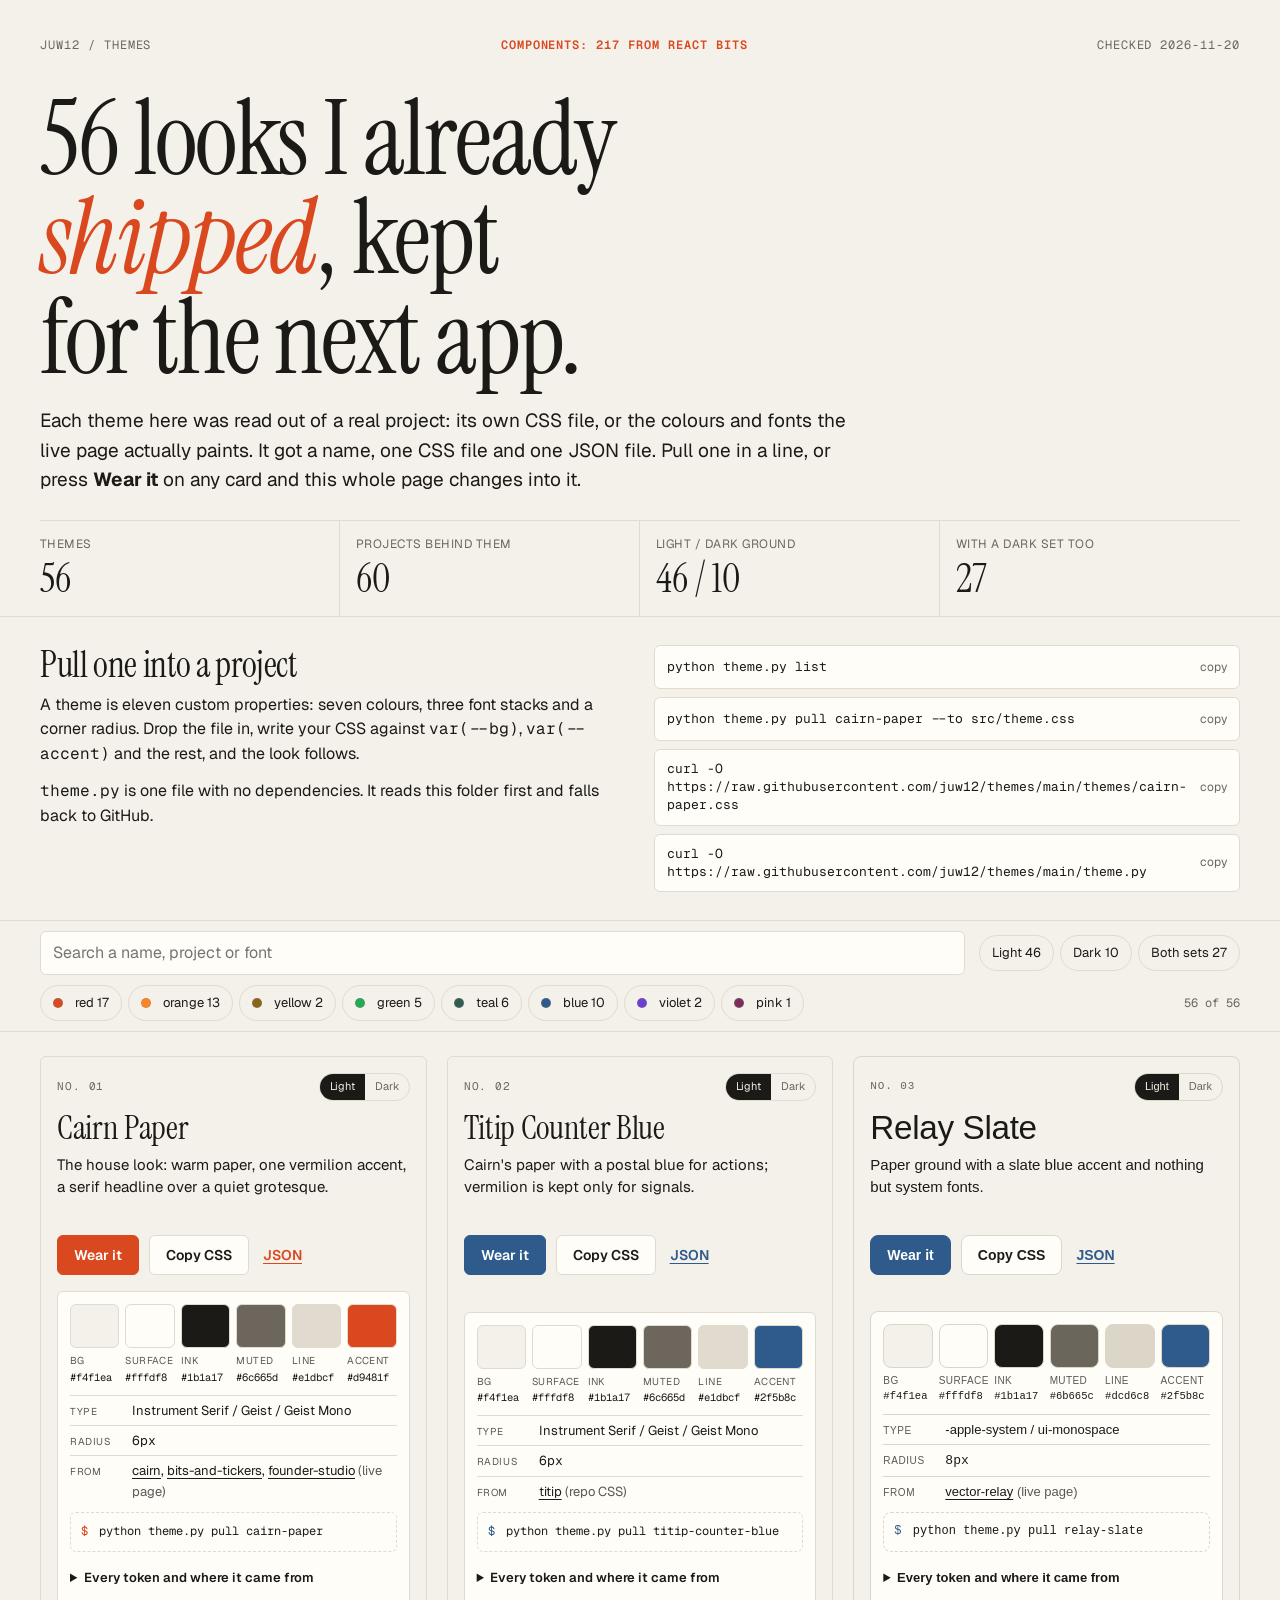
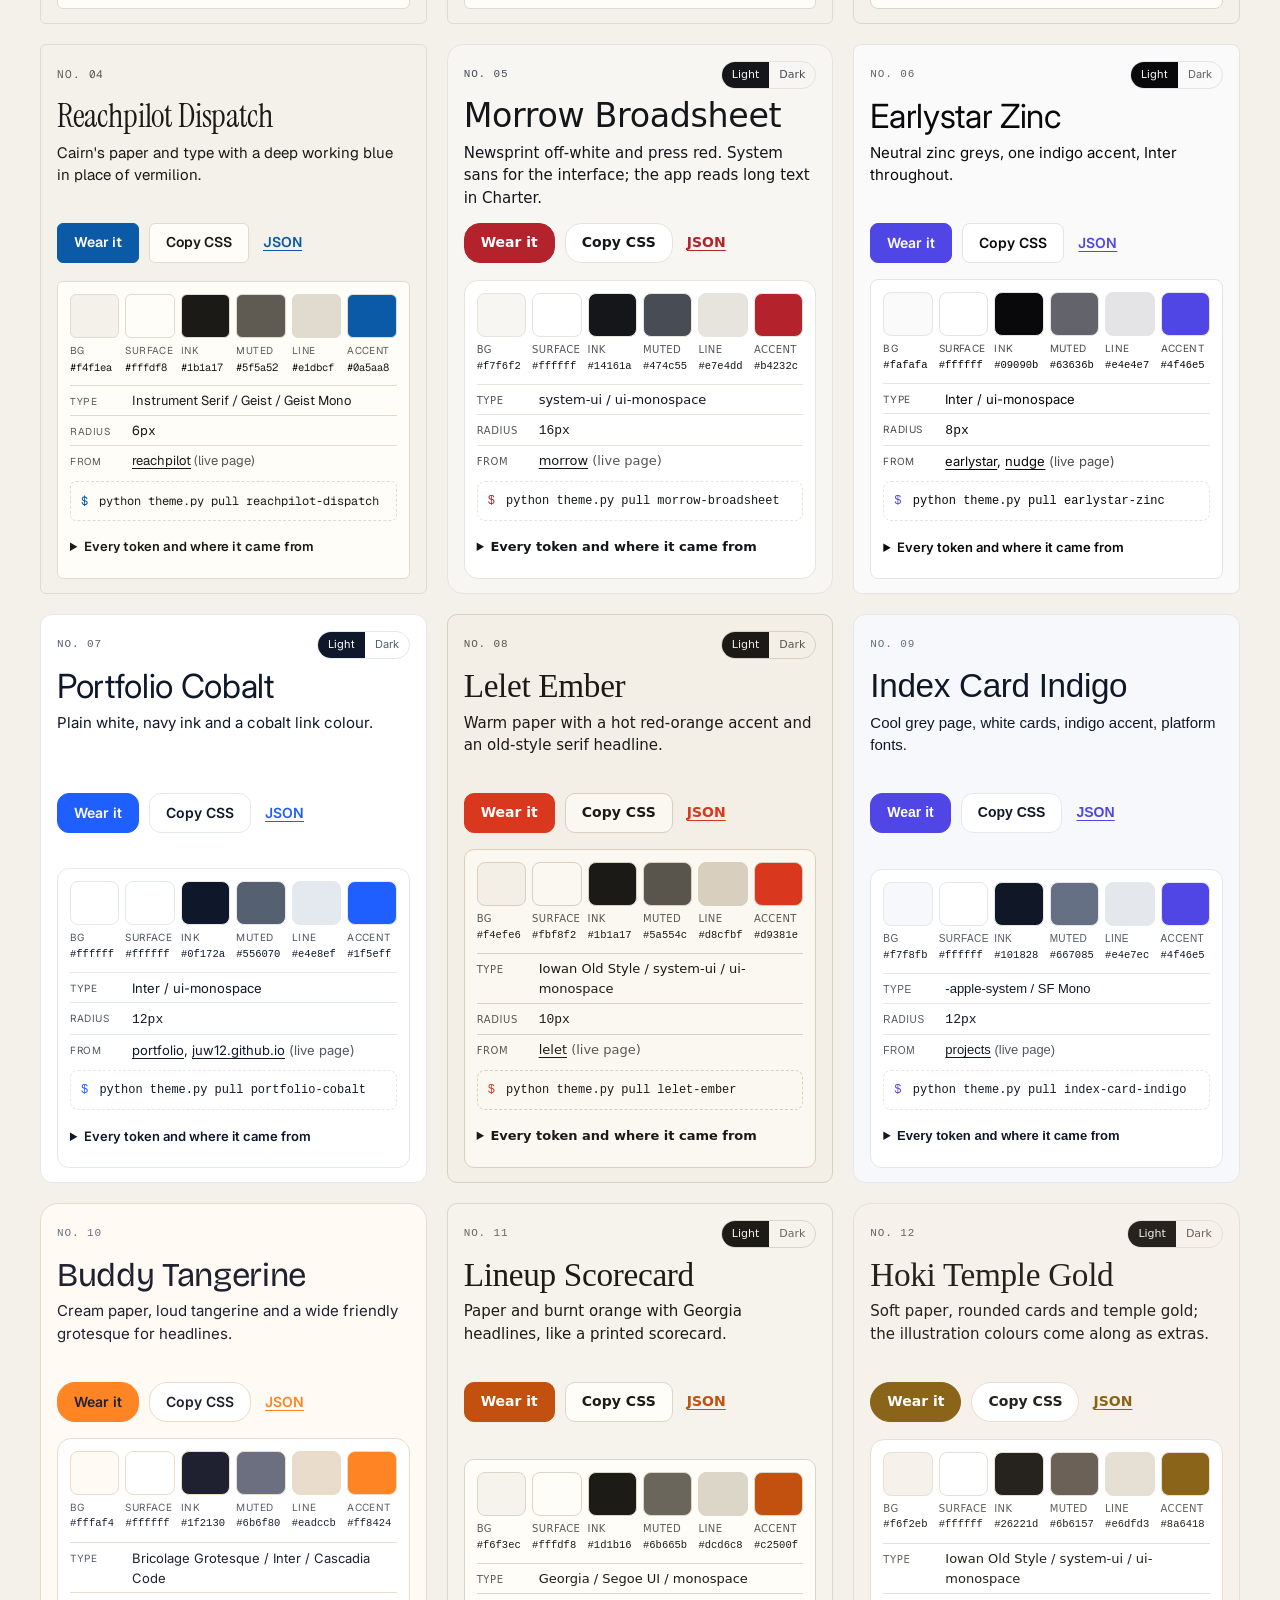
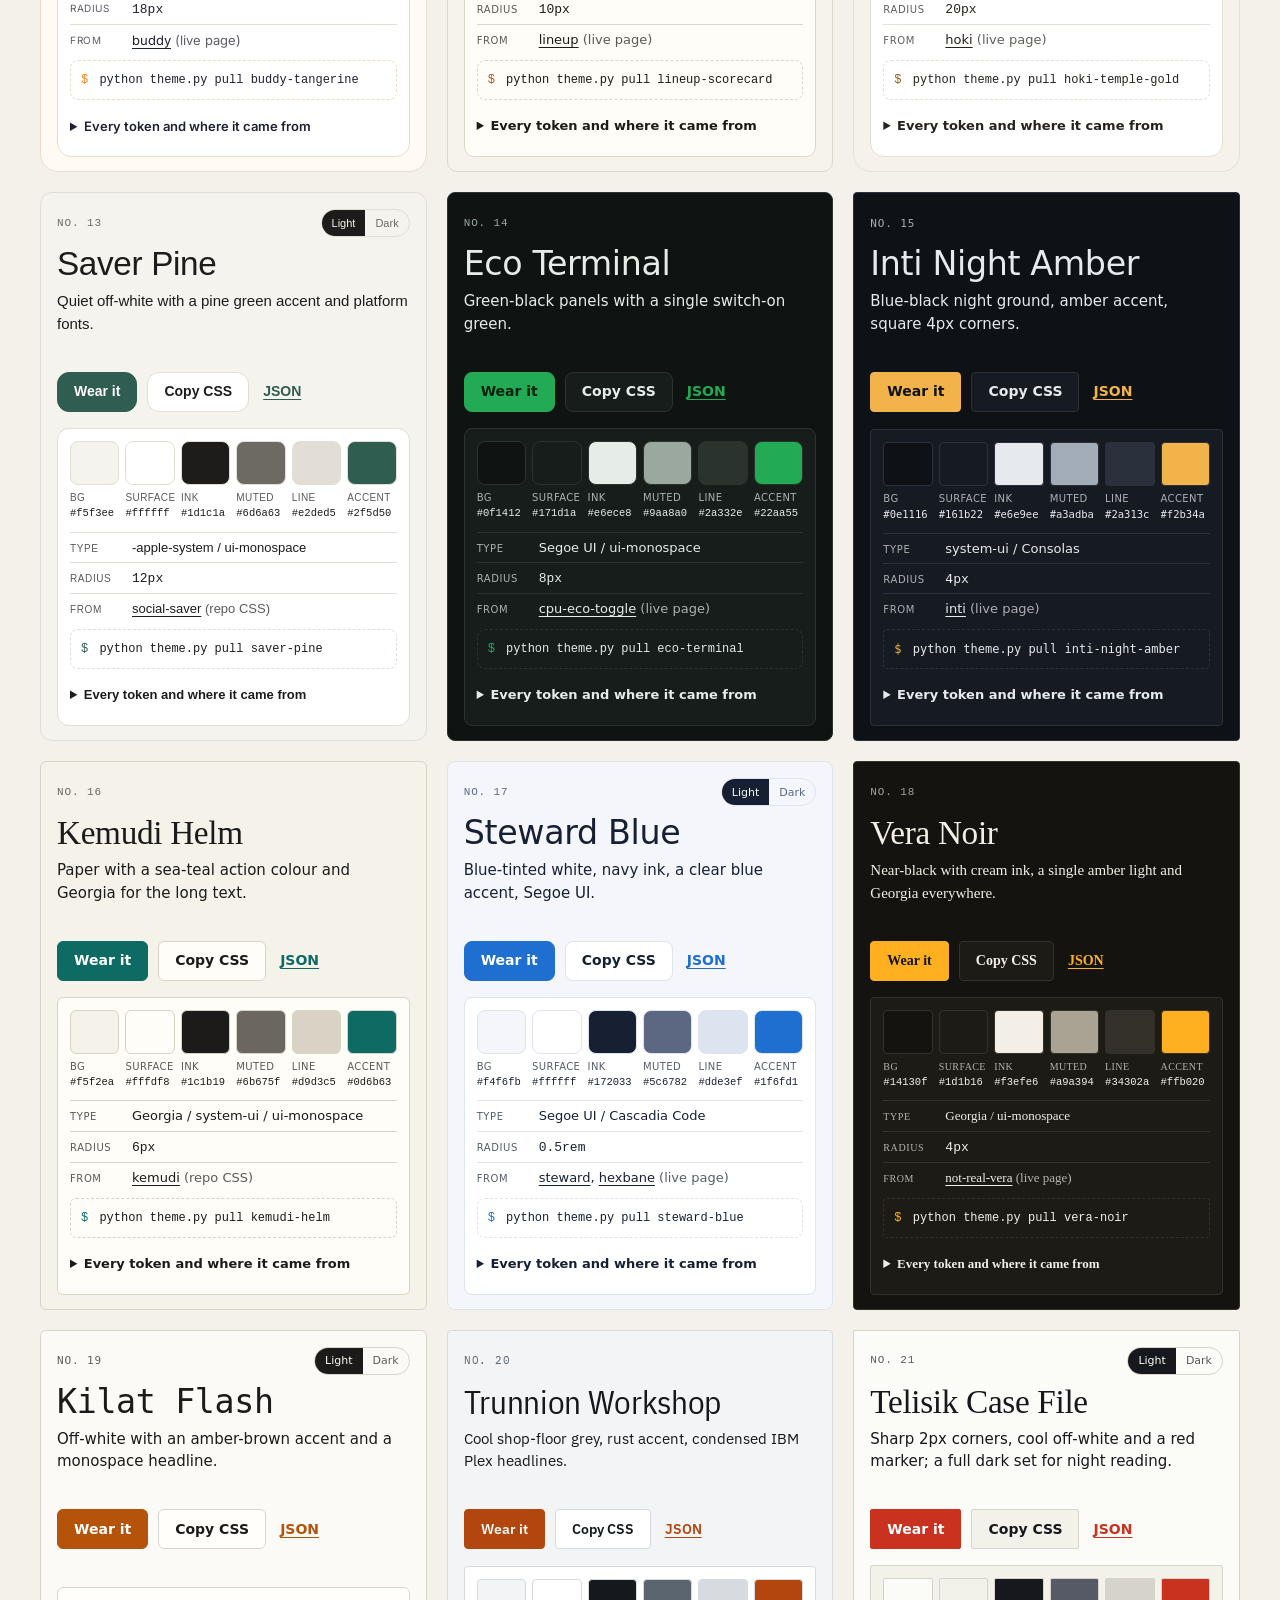
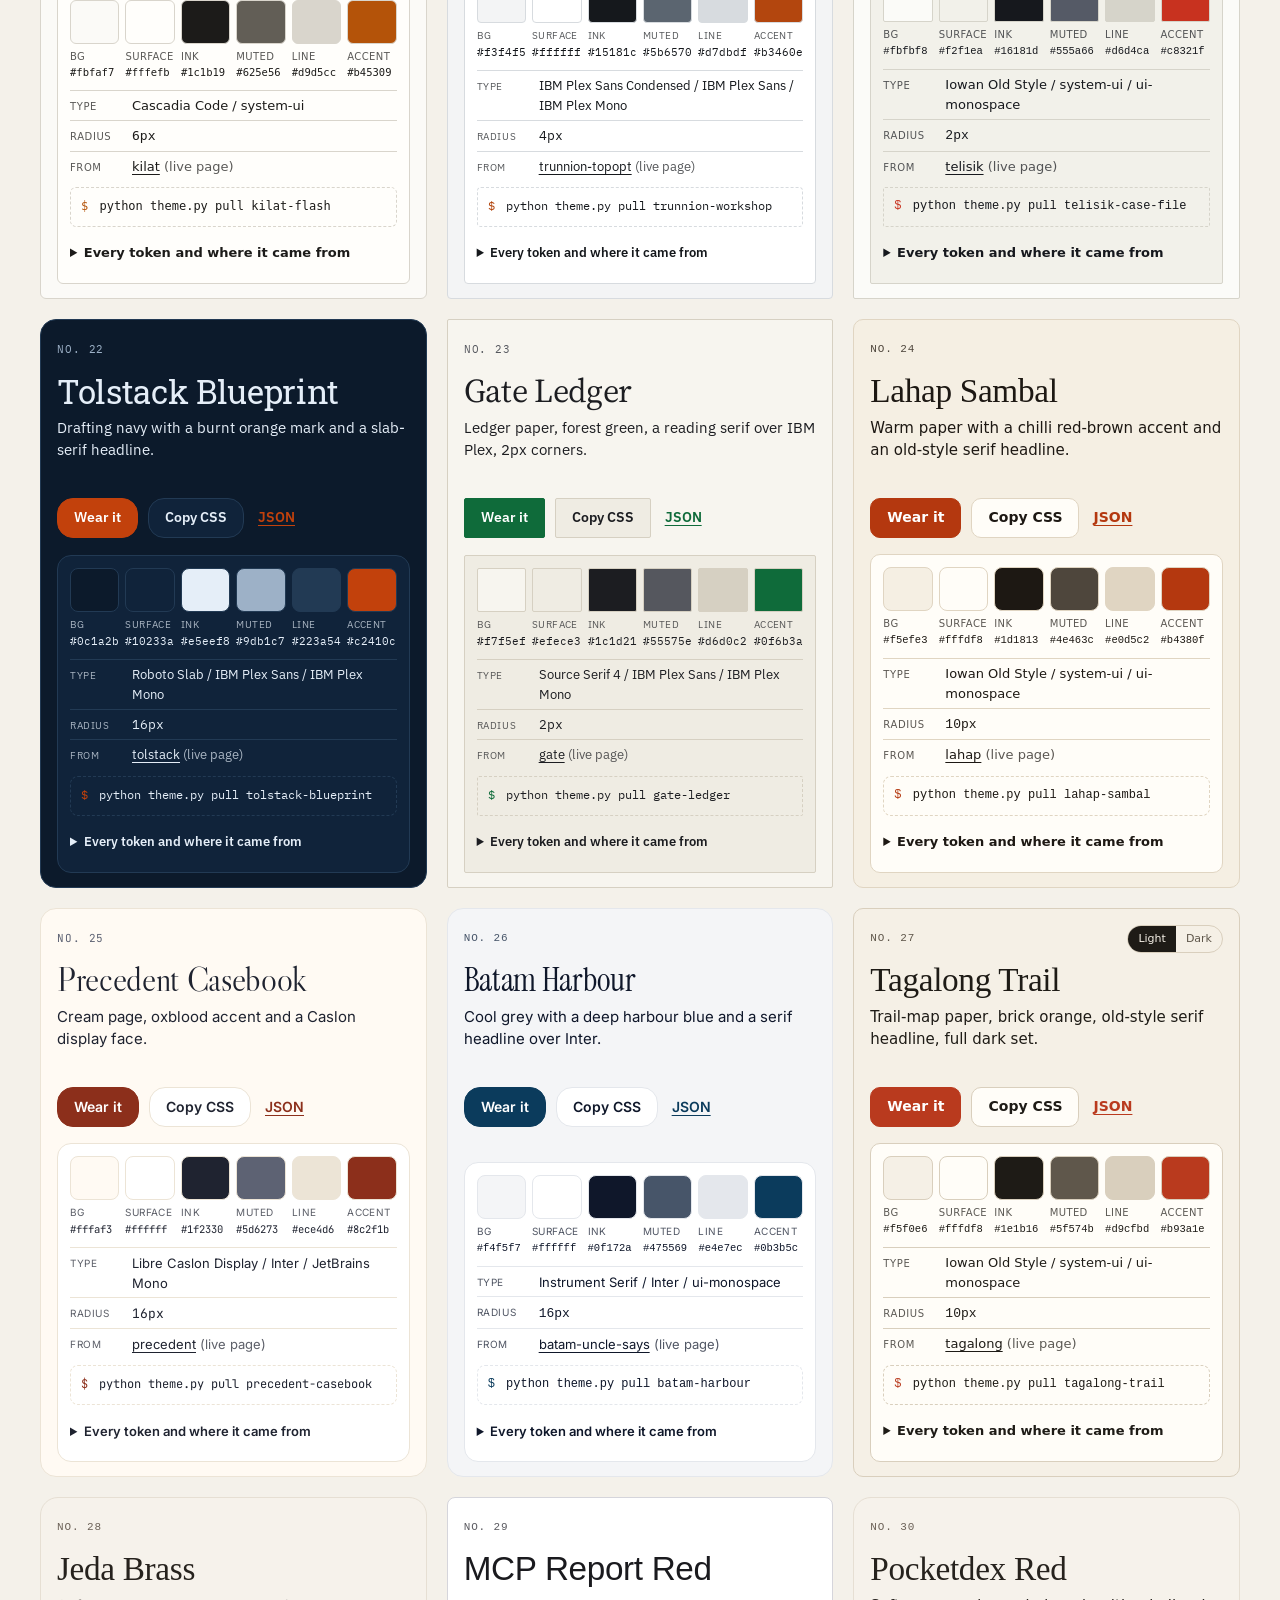
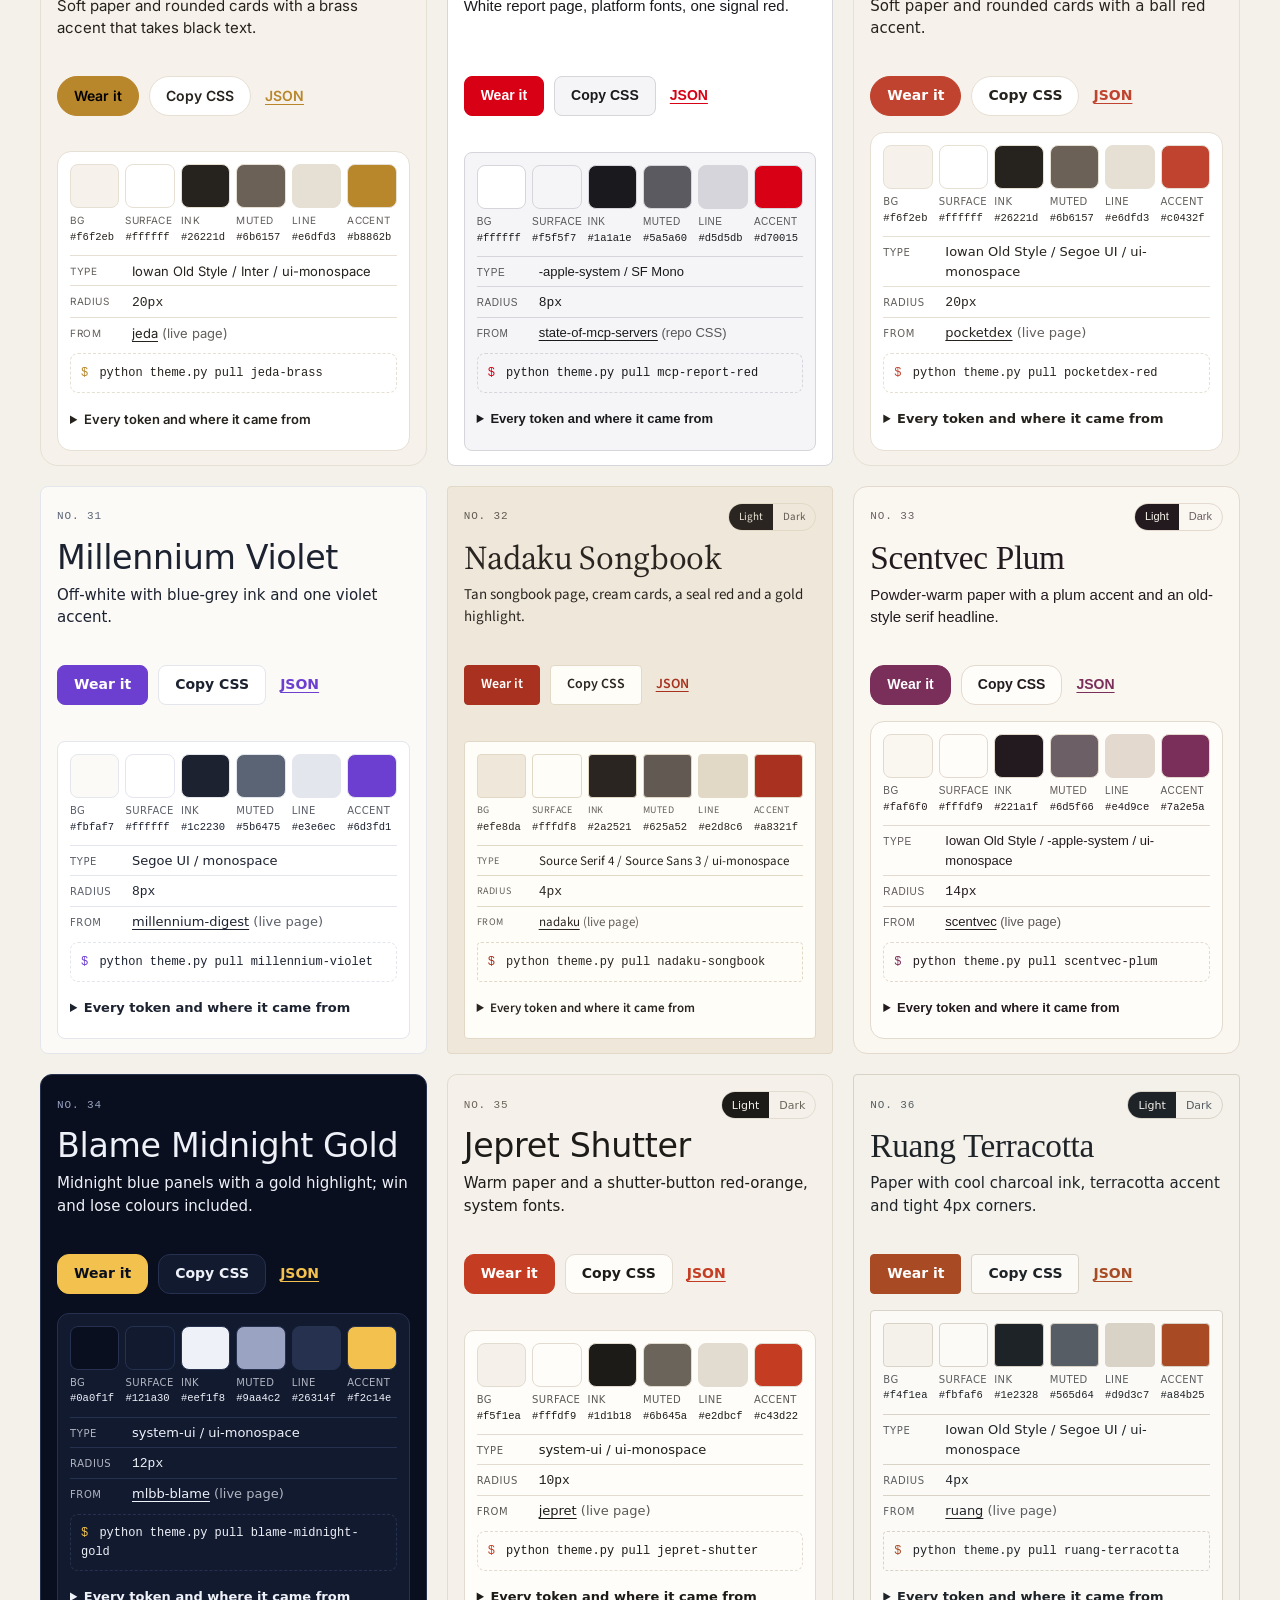
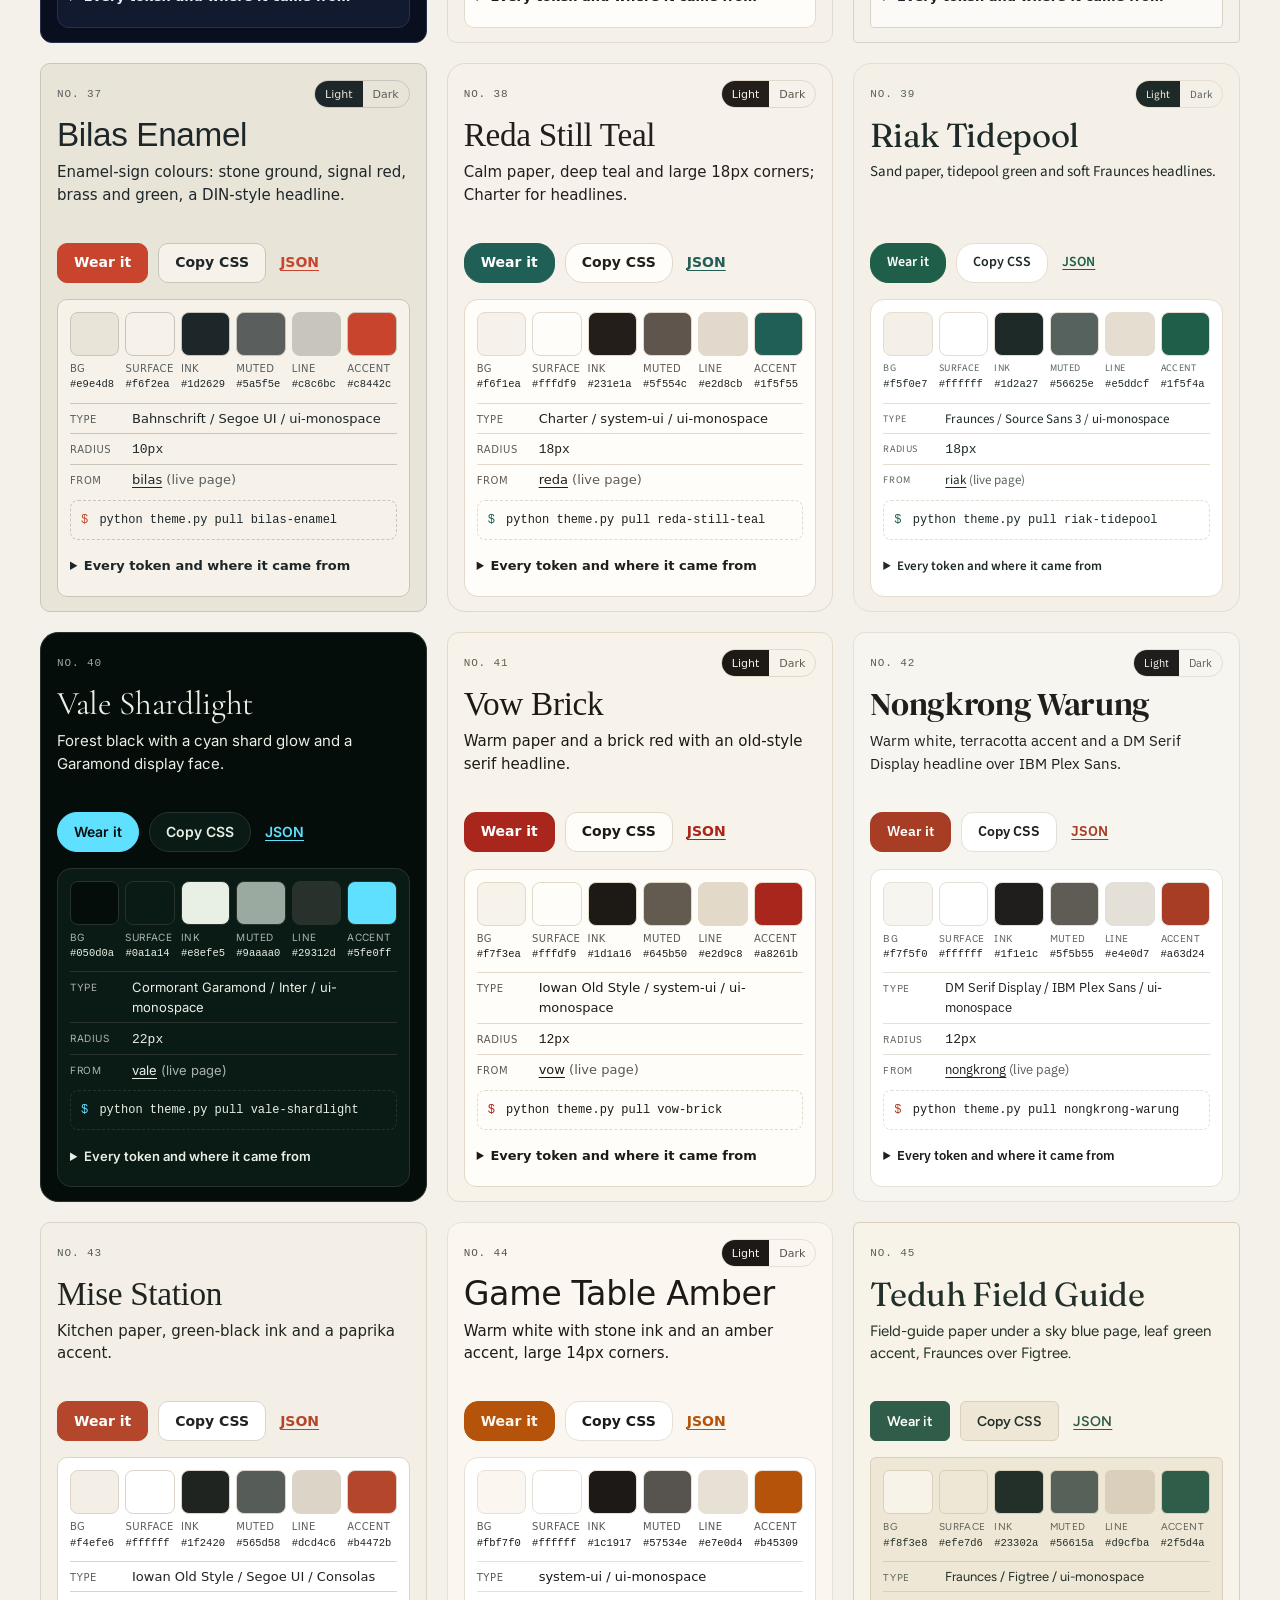
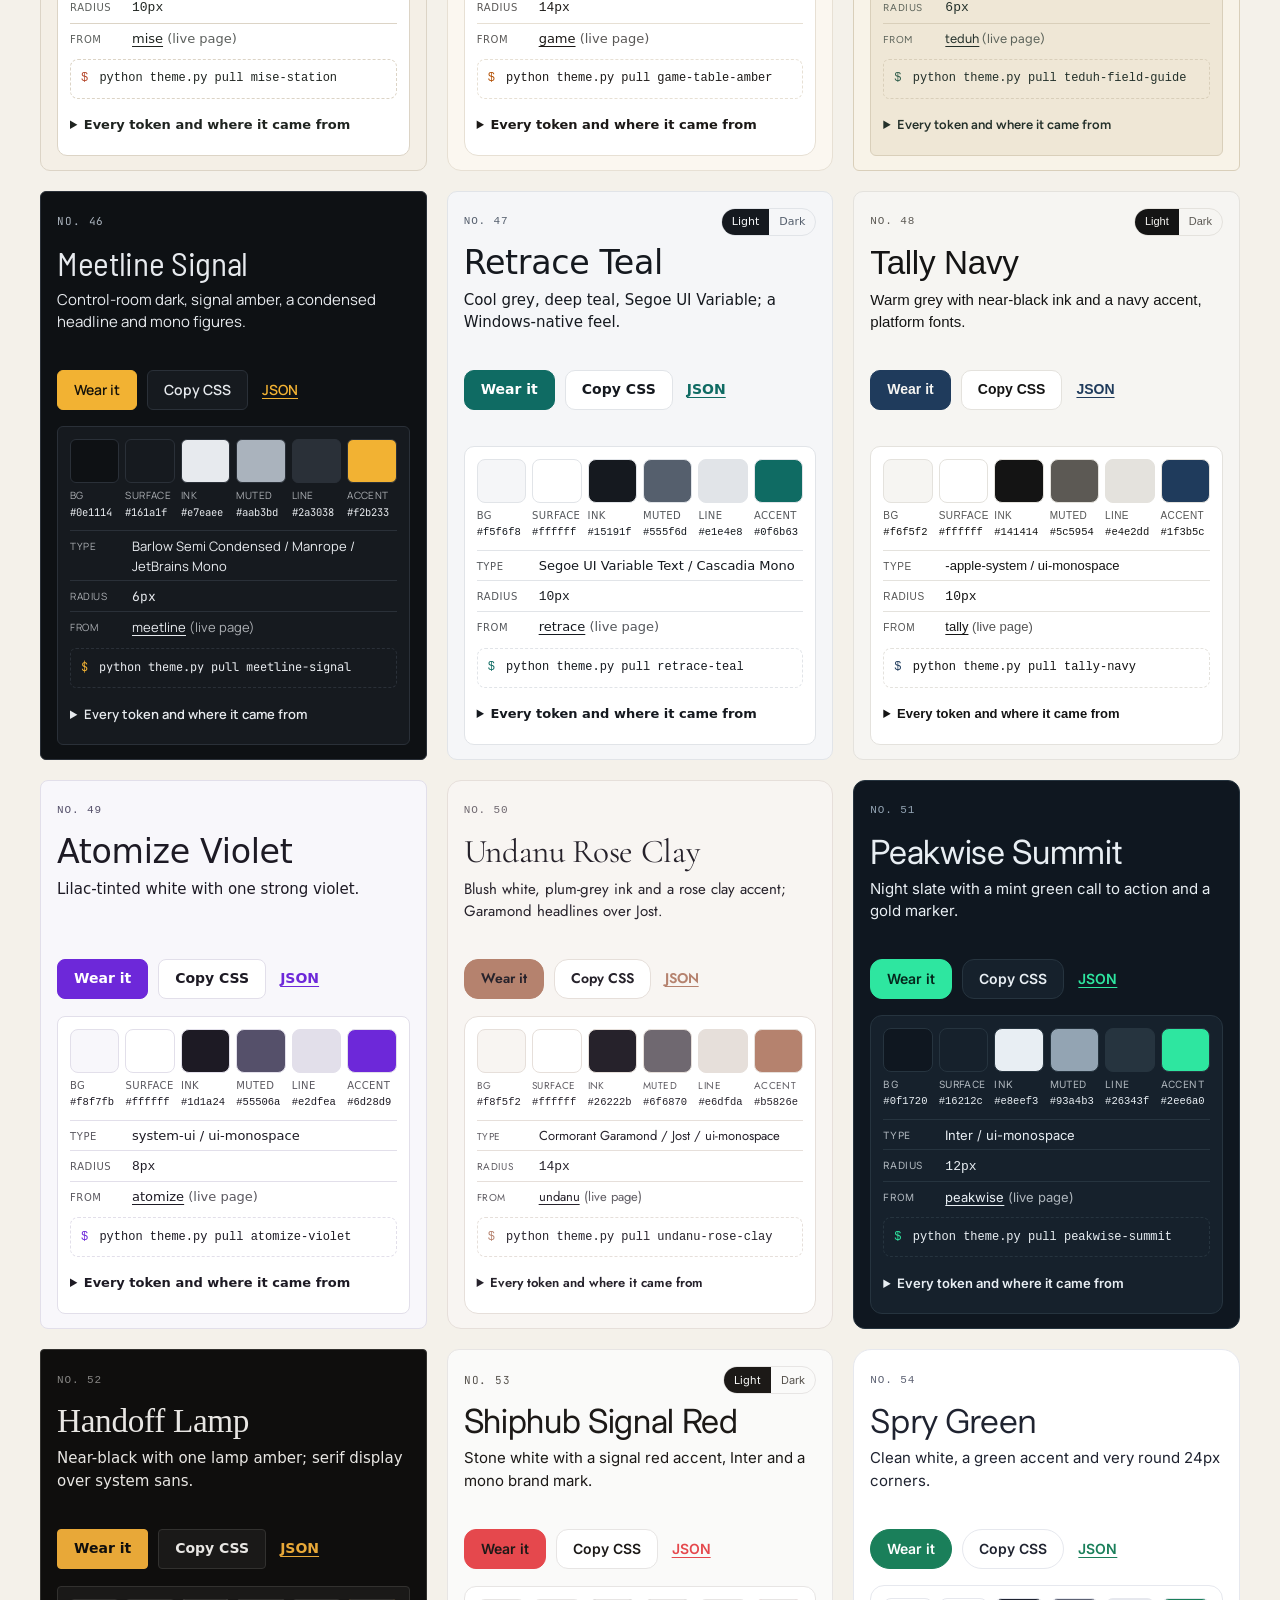
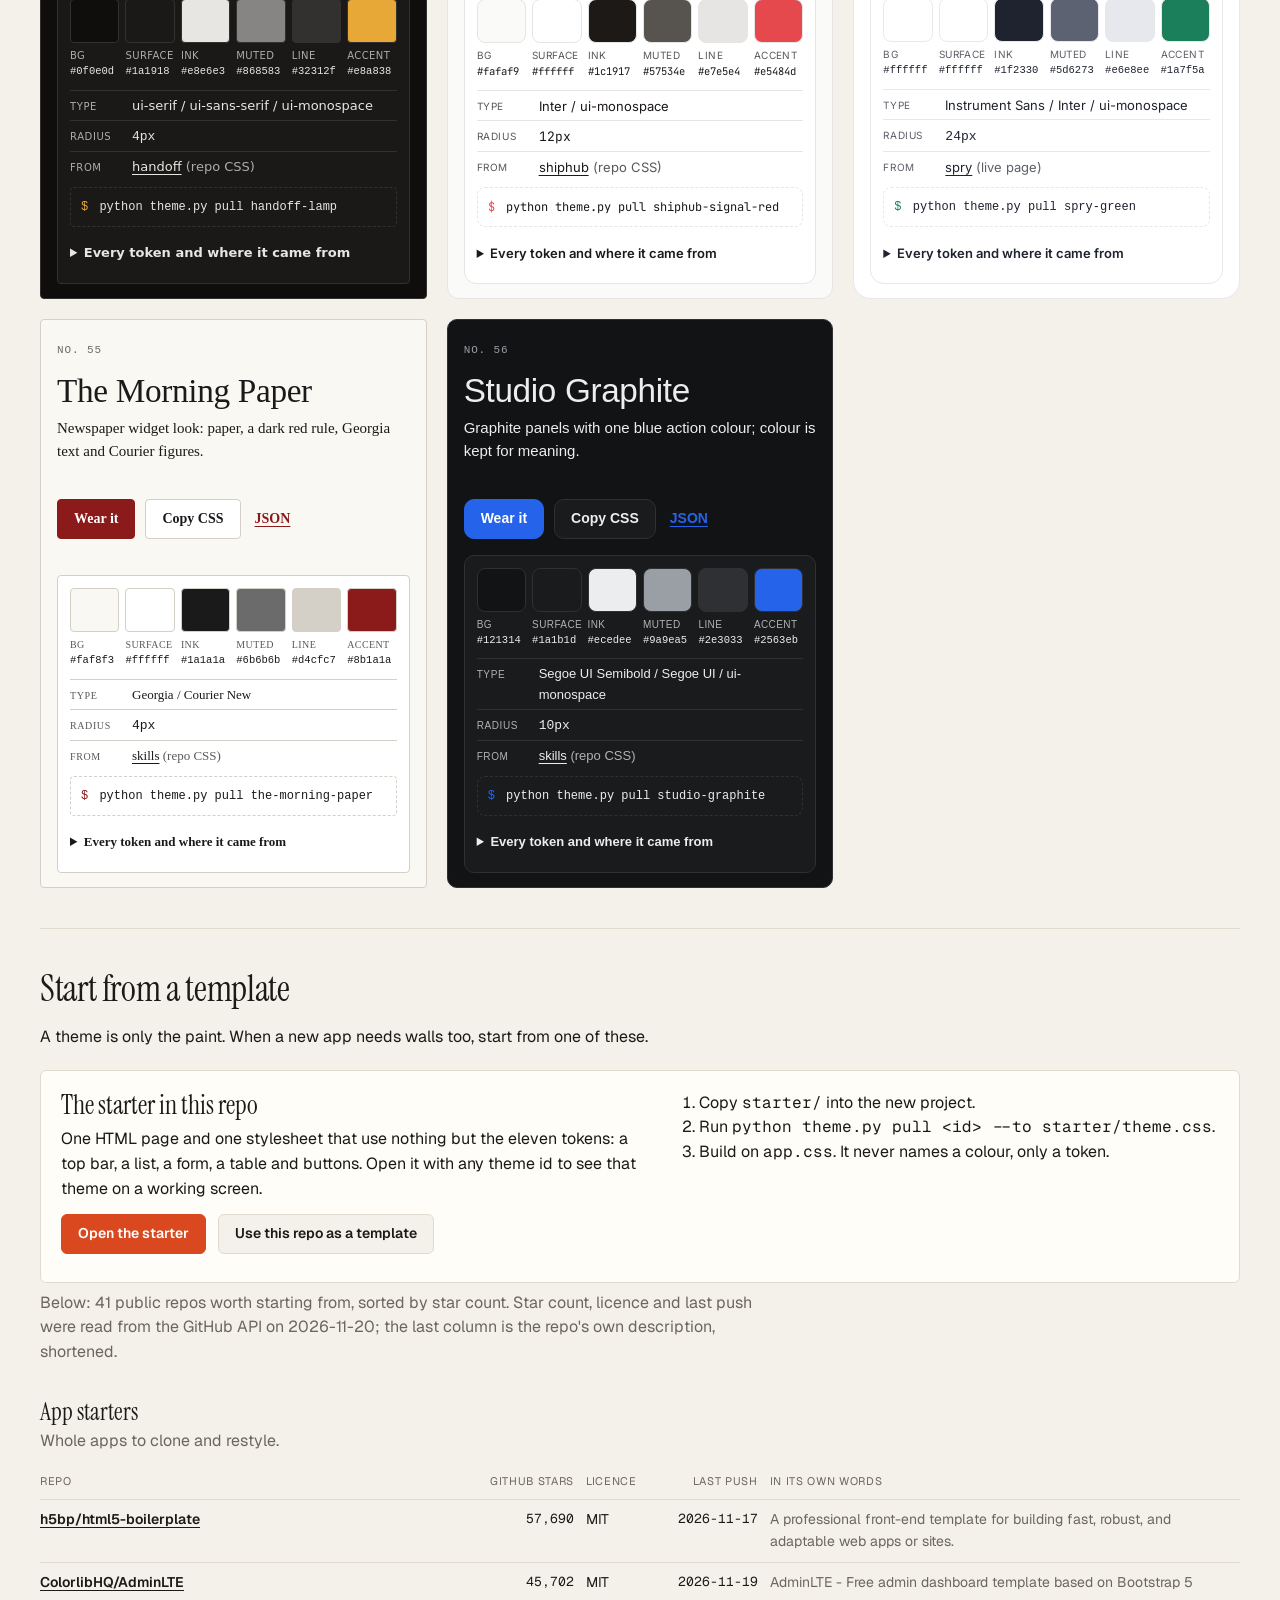
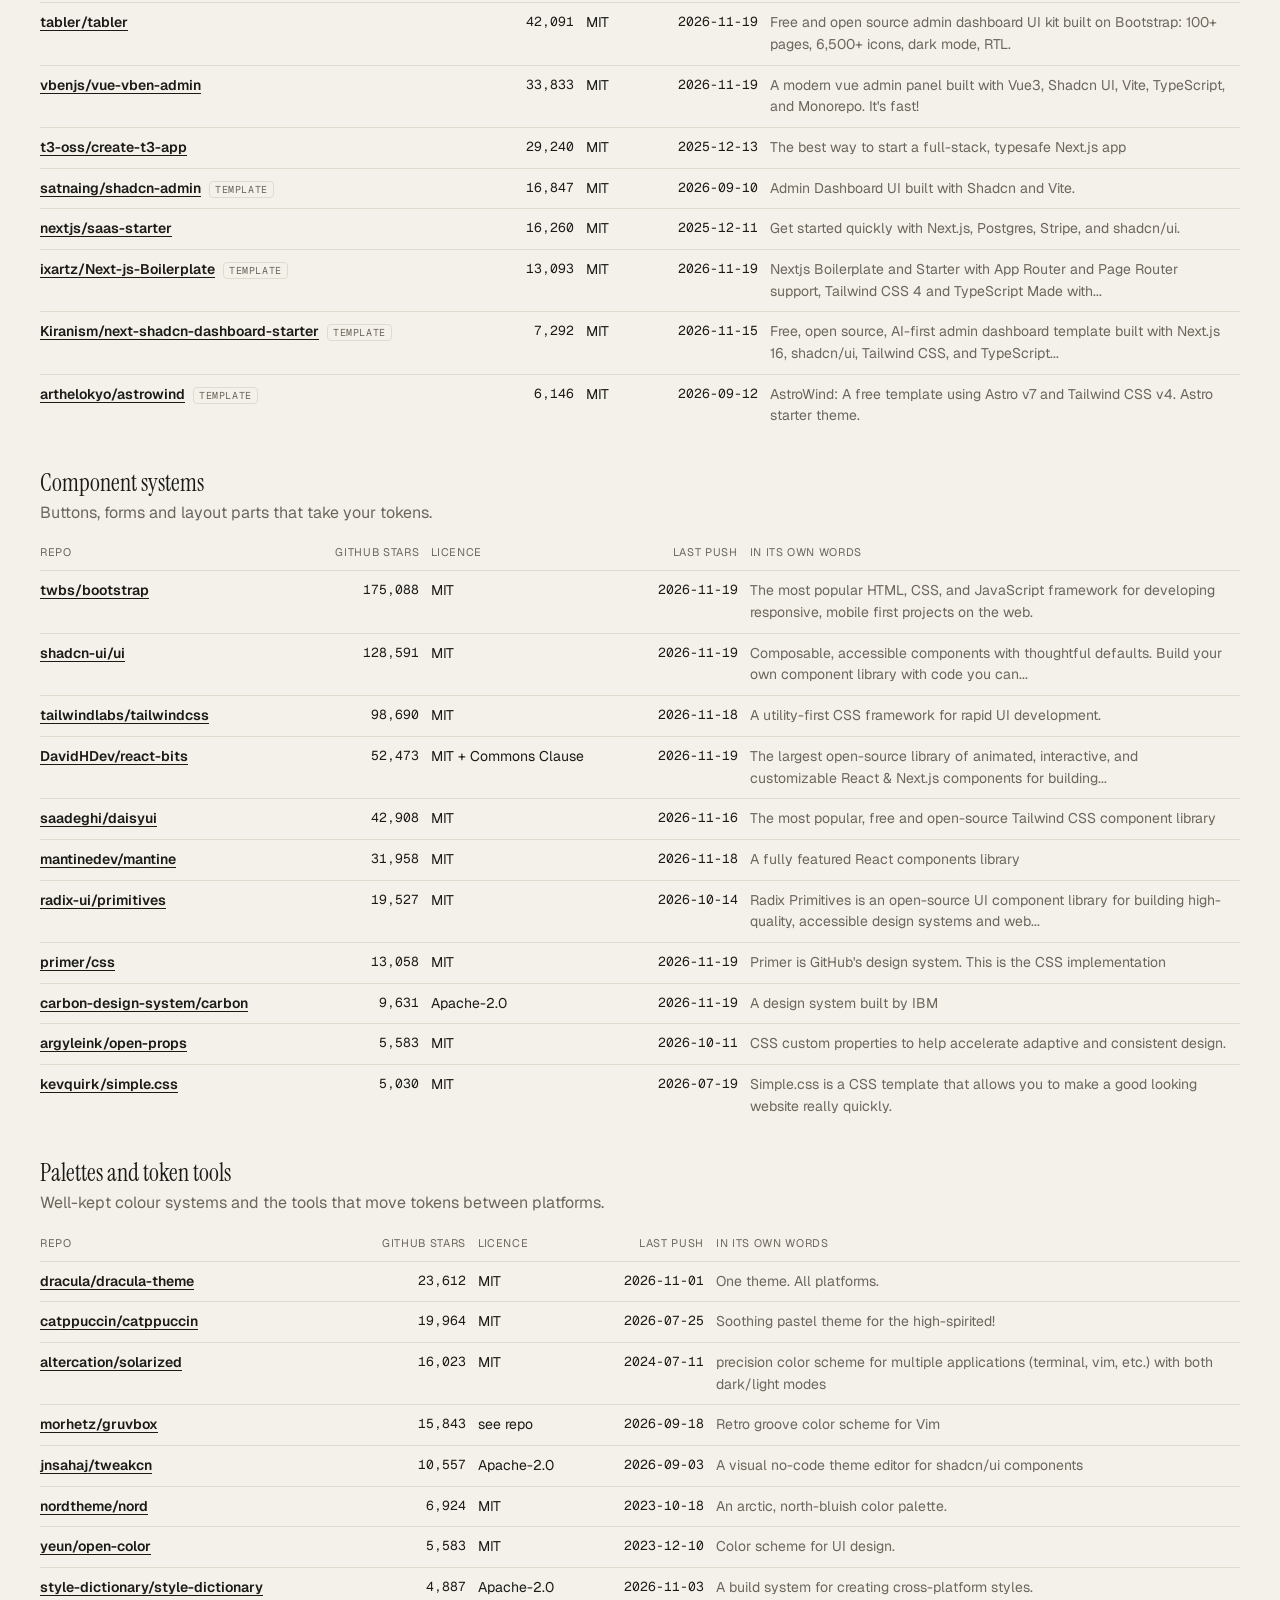
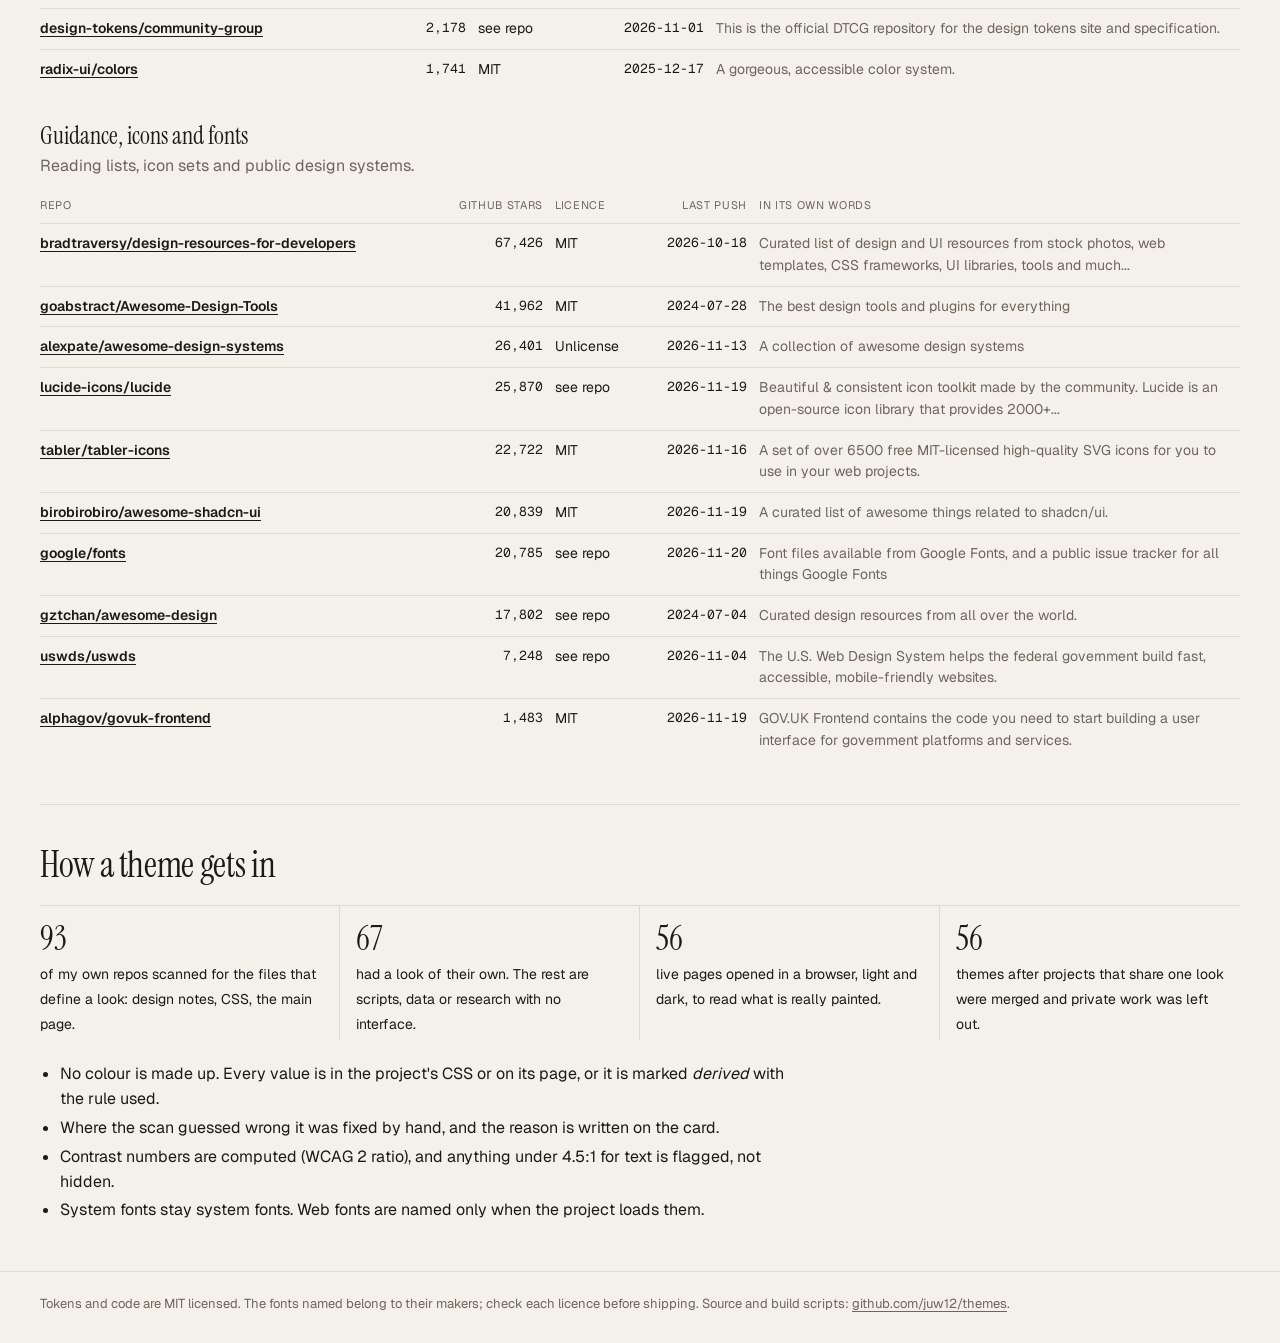
==== commit 1dafaa9d: "components shelf: phone faults found by Tilik (fields at 16 px so Safari does not zoom, taps at 48 p" ====
--- a/index.html
+++ b/index.html
@@ -26,14 +26,14 @@
 button{font:inherit;color:inherit;cursor:pointer}
 :focus-visible{outline:2px solid var(--accent);outline-offset:2px}
 .wrap{max-width:1240px;margin:0 auto;padding:0 20px}
-.skip{position:absolute;left:-999px}.skip:focus{left:12px;top:12px;background:var(--surface);padding:8px 12px;z-index:9}
+.skip{position:absolute;left:-999px;padding:12px 14px}.skip:focus{left:12px;top:12px;background:var(--surface);z-index:9}
 
 /* masthead */
 .mast{padding:28px 0 0;border-bottom:1px solid var(--line)}
 .mast-row{display:flex;justify-content:space-between;gap:16px;align-items:baseline;flex-wrap:wrap}
 .eyebrow{font-size:12px;letter-spacing:.08em;text-transform:uppercase;color:var(--muted);margin:0}
-.eyebrow a{text-decoration:none}.eyebrow a:hover{text-decoration:underline}
-.shelf-link a{color:var(--accent);font-weight:600;display:inline-block;padding:6px 0}
+.eyebrow a{text-decoration:none;display:inline-block;padding:8px 0}.eyebrow a:hover{text-decoration:underline}
+.shelf-link a{color:var(--accent);font-weight:600}
 h1{font:400 clamp(40px,8.4vw,104px)/.96 var(--font-display);letter-spacing:-.02em;margin:26px 0 18px;max-width:13ch;text-wrap:balance}
 h1 em{font-style:italic;color:var(--accent)}
 .standfirst{max-width:62ch;font-size:clamp(17px,1.5vw,19px);margin:0 0 26px;color:var(--ink)}
@@ -58,7 +58,7 @@
 .bar{position:sticky;top:0;z-index:5;background:var(--bg);border-top:1px solid var(--line);border-bottom:1px solid var(--line);transition:background .25s}
 @media (max-width:700px){.bar{position:static}.count{margin-left:0}}
 .bar-in{display:flex;flex-wrap:wrap;gap:10px 14px;align-items:center;padding:10px 0}
-.search{flex:1 1 220px;min-width:0;height:40px;padding:0 12px;border:1px solid var(--line);border-radius:min(var(--radius),12px);background:var(--surface);color:var(--surface-ink,var(--ink));font:15px var(--font-body)}
+.search{flex:1 1 220px;min-width:0;height:44px;padding:0 12px;border:1px solid var(--line);border-radius:min(var(--radius),12px);background:var(--surface);color:var(--surface-ink,var(--ink));font:16px var(--font-body)}
 .seg{display:flex;flex-wrap:wrap;gap:6px}
 .pill{height:36px;padding:0 12px;border:1px solid var(--line);border-radius:999px;background:transparent;font-size:13px;display:inline-flex;align-items:center;gap:6px;white-space:nowrap}
 .pill[aria-pressed=true]{background:var(--ink);color:var(--bg);border-color:var(--ink)}
